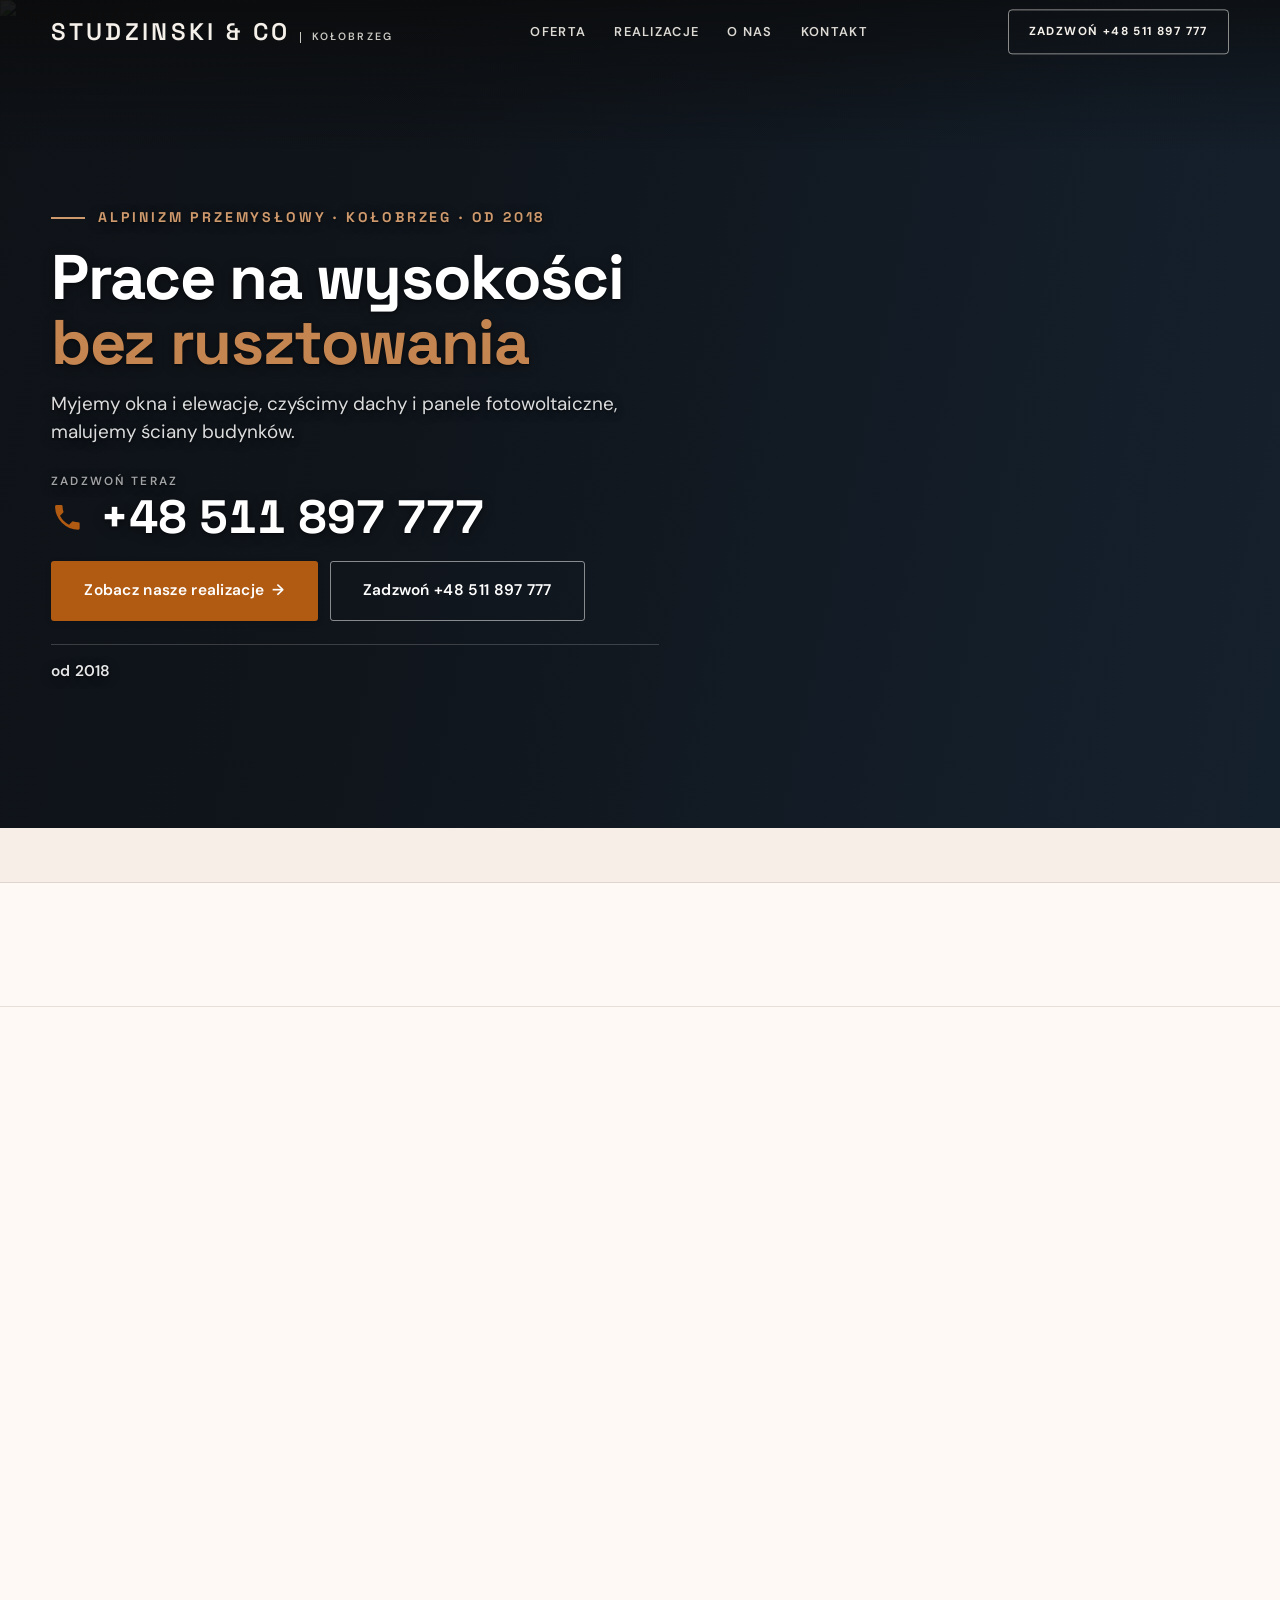
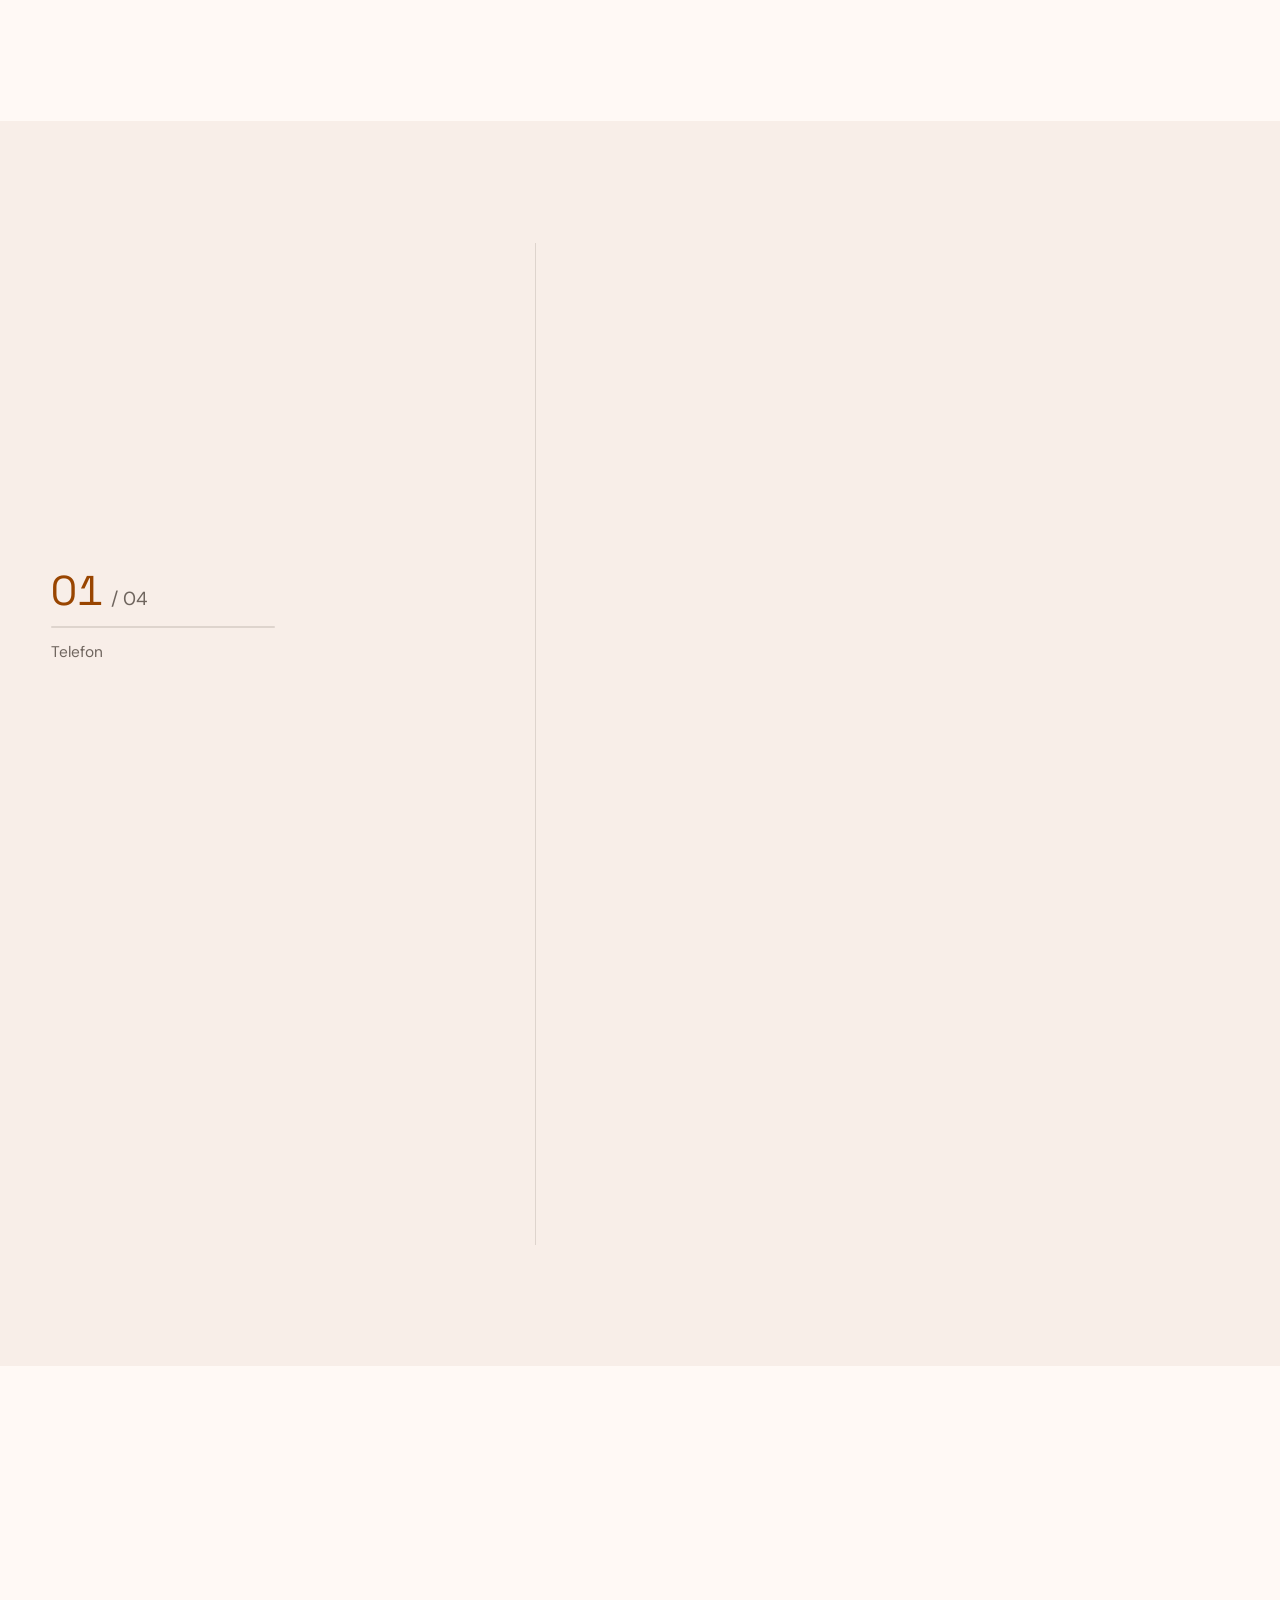
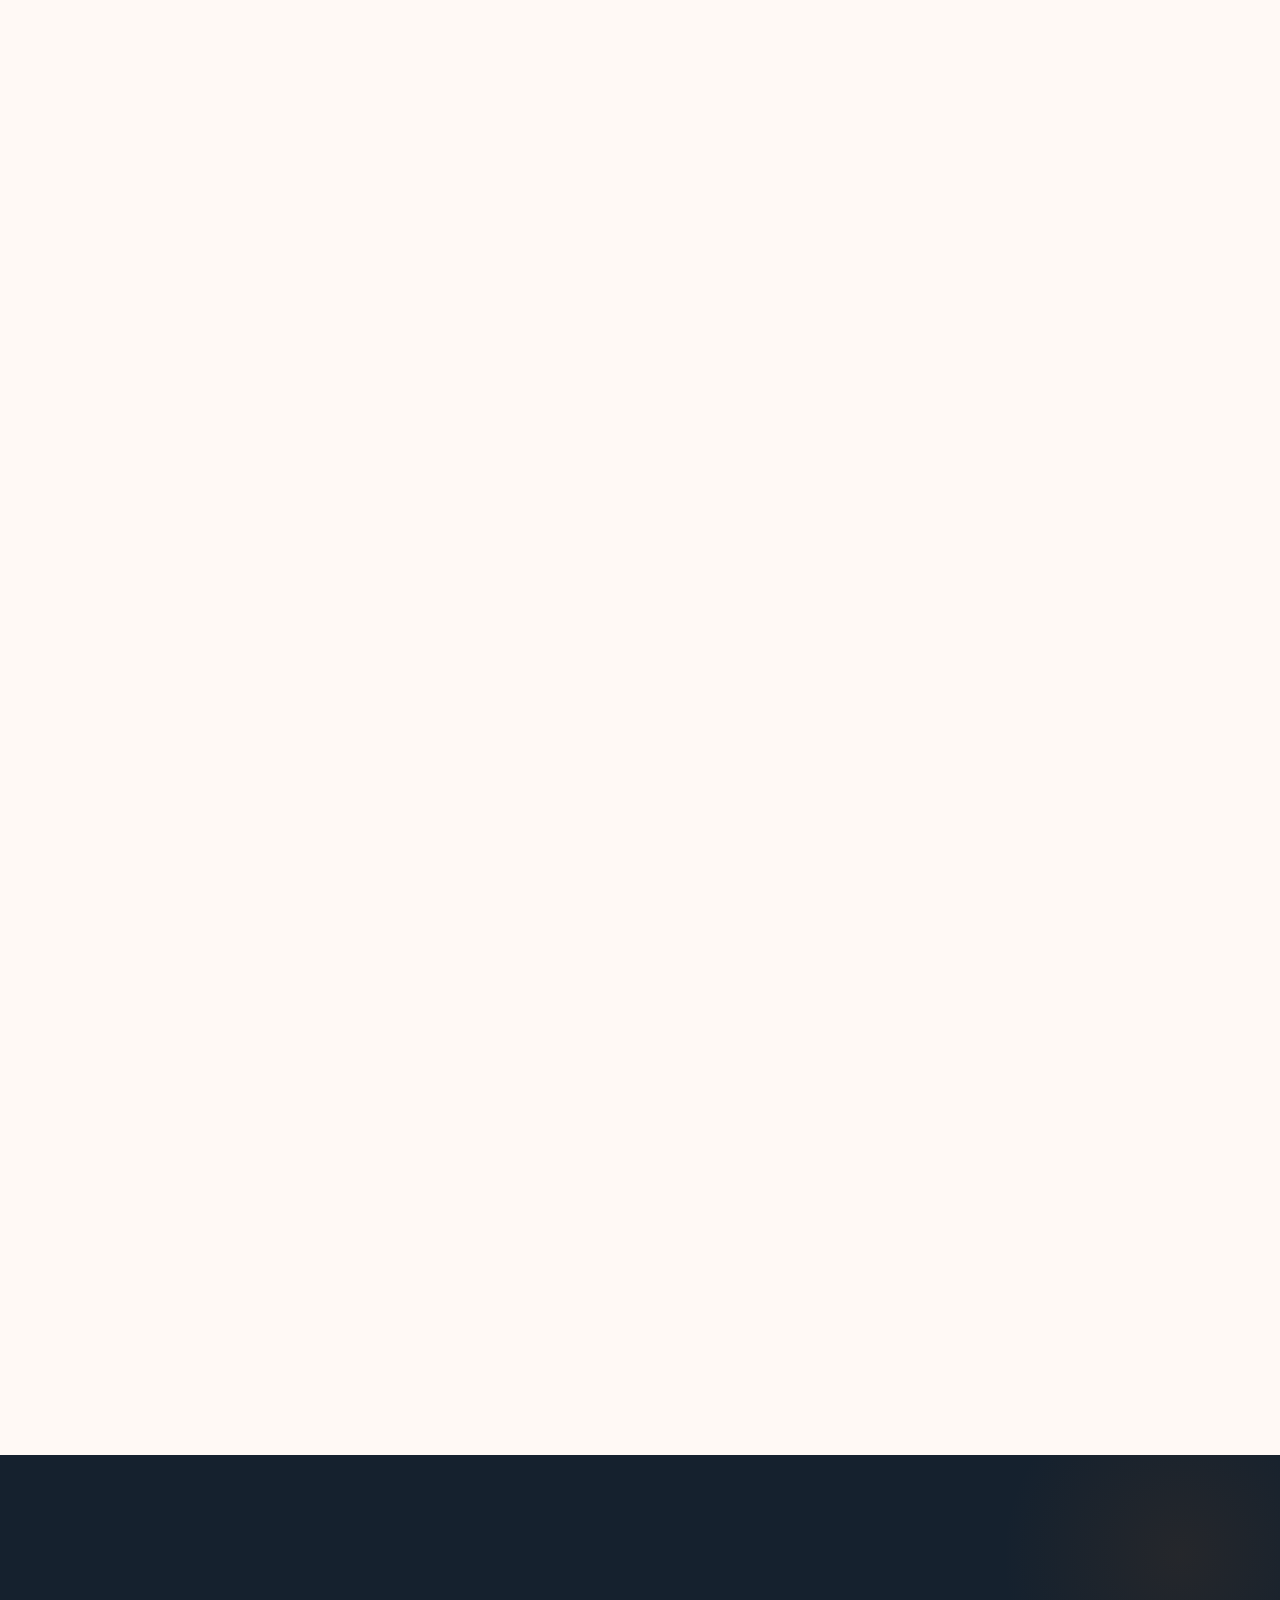
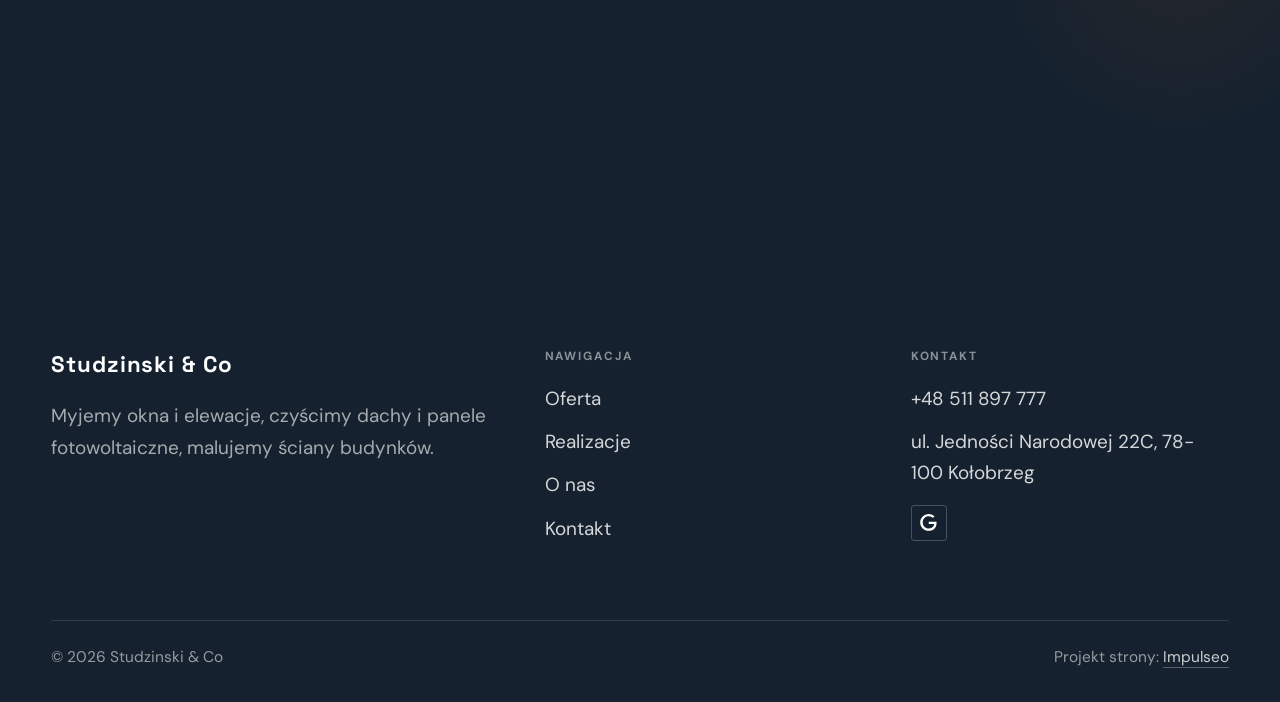
==== index.html @ 1bb59b5a "Strona demo: studzinski-co-sp-z-o-o" ====
<!DOCTYPE html>
<html lang="pl">
<head>
<meta charset="UTF-8">
<meta name="viewport" content="width=device-width, initial-scale=1.0">
<title>Studzinski &amp; Co - Prace wysokościowe i mycie elewacji · Kołobrzeg</title>
<meta name="description" content="Studzinski &amp; Co - alpinizm przemysłowy w Kołobrzegu: mycie okien i elewacji na wysokości, czyszczenie dachów, mycie paneli fotowoltaicznych, malowanie elewacji, montaż i serwis reklam. Województwo zachodniopomorskie.">
<link rel="canonical" href="https://kris20032.github.io/studzinski-co-sp-z-o-o/">
<meta name="robots" content="noindex, nofollow">
<meta property="og:type" content="website">
<meta property="og:locale" content="pl_PL">
<meta property="og:site_name" content="Studzinski &amp; Co">
<meta property="og:title" content="Studzinski &amp; Co - Prace wysokościowe i mycie elewacji · Kołobrzeg">
<meta property="og:description" content="Studzinski &amp; Co - alpinizm przemysłowy w Kołobrzegu: mycie okien i elewacji na wysokości, czyszczenie dachów, mycie paneli fotowoltaicznych, malowanie elewacji, montaż i serwis reklam. Województwo zachodniopomorskie.">
<meta property="og:url" content="https://kris20032.github.io/studzinski-co-sp-z-o-o/">
<meta property="og:image" content="https://kris20032.github.io/studzinski-co-sp-z-o-o/img/og.jpg">
<meta property="og:image:width" content="1200">
<meta property="og:image:height" content="630">
<meta name="twitter:card" content="summary_large_image">
<script type="application/ld+json">{"@context": "https://schema.org", "@type": "LocalBusiness", "name": "Studzinski & Co", "url": "https://kris20032.github.io/studzinski-co-sp-z-o-o/", "telephone": "+48511897777", "image": "https://kris20032.github.io/studzinski-co-sp-z-o-o/img/og.jpg", "areaServed": "Kołobrzeg", "sameAs": ["https://www.google.com/maps/place/Studzinski+%26+Co+Sp.+z+o.o./@54.1585857,15.5441295,17z/data=!4m6!3m5!1s0x470015842c6f5eef:0xadeb78a1c9bf9f6!8m2!3d54.1585857!4d15.5441295"]}</script>
<link rel="preconnect" href="https://fonts.googleapis.com">
<link rel="preconnect" href="https://fonts.gstatic.com" crossorigin>
<link href="https://fonts.googleapis.com/css2?family=Space+Grotesk:wght@500;600;700&family=DM+Sans:opsz,wght@9..40,400;9..40,500;9..40,600&display=swap" rel="stylesheet">
<link rel="stylesheet" href="assets/styles.css?v=e59473ec">
</head>
<body>

<header class="nav">
  <div class="wrap nav-inner">
    <a class="brand" href="index.html"><span class="name">Studzinski & Co</span><span class="sub">Kołobrzeg</span></a>
    <nav class="nav-links">
      <a href="oferta.html">Oferta</a>
      <a href="realizacje.html">Realizacje</a>
      <a href="o-nas.html">O nas</a>
      <a href="kontakt.html">Kontakt</a>
      <a href="tel:+48511897777" class="btn btn-accent">Zadzwoń +48 511 897 777</a>
    </nav>
    <button class="nav-toggle" aria-label="Menu"><span></span><span></span><span></span></button>
  </div>
</header>

<main>
<section class="hero-fach">
  <img class="hf-photo" src="img/hero.jpg" fetchpriority="high" alt="Studzinski &amp; Co" width="1600" height="1066">
  <div class="hf-panel">
    <div class="hf-inner">
      <span class="hf-kicker">Alpinizm przemysłowy · Kołobrzeg · od 2018</span>
      <h1 class="hf-title">Prace na wysokości <em>bez rusztowania</em></h1>
      <p class="hf-lead">Myjemy okna i elewacje, czyścimy dachy i panele fotowoltaiczne, malujemy ściany budynków.</p>
      <a class="hf-phone" href="tel:+48511897777"><span class="hf-phone-lab">Zadzwoń teraz</span><span class="hf-phone-num"><svg class="ico-tel" width="16" height="16" viewBox="0 0 24 24" fill="none" aria-hidden="true"><path d="M6.6 10.8a15.5 15.5 0 0 0 6.6 6.6l2.2-2.2a1 1 0 0 1 1-.24 11.4 11.4 0 0 0 3.6.58 1 1 0 0 1 1 1V20a1 1 0 0 1-1 1A17 17 0 0 1 3 4a1 1 0 0 1 1-1h3.5a1 1 0 0 1 1 1c0 1.25.2 2.46.58 3.6a1 1 0 0 1-.25 1l-2.23 2.2Z" fill="currentColor"/></svg> +48 511 897 777</span></a>
      <div class="hf-actions">
        <a href="kontakt.html" class="btn btn-accent">Zobacz nasze realizacje <span class="arr">→</span></a>
        <a href="tel:+48511897777" class="btn btn-ghost hf-ghost">Zadzwoń +48 511 897 777</a>
      </div>
      <div class="hf-trust">od 2018</div>
    </div>
  </div>
</section>
<section class="fach-promise">
  <div class="wrap">
    <ul class="fp-row reveal"><li>Bezpłatna wycena</li><li>Dojazd: Kołobrzeg i okolice</li><li>Gwarancja na robociznę</li></ul>
  </div>
</section>
<section class="opinie-mini" aria-label="Opinie klientów">
  <div class="wrap">
    <div class="om-row">
      <div class="om-item reveal"><blockquote>„Sprawna i konkretna współpraca, doświadczona ekipa.”</blockquote><span class="om-autor">M. Ł., opinia z Oferteo</span></div>
      <div class="om-item reveal"><blockquote>„Solidne podejście i profesjonalizm.”</blockquote><span class="om-autor">M. R., opinia z Oferteo</span></div>
      <div class="om-item reveal"><blockquote>„Bardzo dobra współpraca, rzetelne wykonanie obowiązków.”</blockquote><span class="om-autor">M. Ł., opinia z Oferteo</span></div>
    </div>
  </div>
</section>
<section class="gateways-band">
  <div class="wrap">
    <div class="gateways">
      <a href="oferta.html" class="gateway reveal"><img src="img/g1.jpg" alt="Mycie okien na wysokości" loading="lazy" width="1250" height="690" decoding="async"><span class="g-ttl">Mycie okien na wysokości</span></a>
      <a href="oferta.html" class="gateway reveal"><img src="img/g2.jpg" alt="Mycie elewacji" loading="lazy" width="1600" height="900" decoding="async"><span class="g-ttl">Mycie elewacji</span></a>
      <a href="oferta.html" class="gateway reveal"><img src="img/g3.jpg" alt="Malowanie elewacji" loading="lazy" width="1524" height="796" decoding="async"><span class="g-ttl">Malowanie elewacji</span></a>
    </div>
  </div>
</section>
<section class="proces proces-os fachowcy">
  <div class="wrap proc-grid">
    <div class="proc-side">
      <div class="head reveal">
        <span class="eyebrow">Jak pracujemy</span>
        <h2>Wiesz, na czym stoisz - na każdym etapie</h2>
        <p>Od pierwszego telefonu do odbioru roboty - krok po kroku.</p>
      </div>
      <div class="proc-count" aria-hidden="true"><span class="pc-cur">01</span><span class="pc-all">/ 04</span></div>
      <div class="proc-bar" aria-hidden="true"><i></i></div>
      <p class="proc-now" aria-hidden="true">Telefon</p>
    </div>
    <ol class="proces-line">
      <li class="reveal"><span class="pno">01</span><h3>Telefon</h3><p>Mówisz, co jest do zrobienia, na jakim budynku i na jakiej wysokości.</p></li>
      <li class="reveal"><span class="pno">02</span><h3>Oględziny i wycena</h3><p>Oglądamy obiekt i podajemy cenę, zanim zaczniemy.</p></li>
      <li class="reveal"><span class="pno">03</span><h3>Robota</h3><p>Zabezpieczamy teren pod budynkiem, wieszamy liny i robimy swoje.</p></li>
      <li class="reveal"><span class="pno">04</span><h3>Odbiór</h3><p>Pokazujemy efekt. Zabieramy sprzęt i śmieci po sobie.</p></li>
    </ol>
  </div>
</section>
<section>
  <div class="wrap">
    <div class="head reveal">
      <span class="eyebrow">Realizacje</span>
      <h2>Nasze realizacje</h2>
      <p>Zdjęcia z naszych zleceń: praca na linach przy elewacjach, czyszczenie dachów hal i domów.</p>
    </div>
    <div class="gallery">
      <div class="tile t-two3 reveal"><img src="img/g4.jpg" alt="Studzinski &amp; Co" loading="lazy" width="1280" height="960" decoding="async"></div>
      <div class="tile t-third reveal"><img src="img/g5.jpg" alt="Studzinski &amp; Co" loading="lazy" width="702" height="968" decoding="async"></div>
      <div class="tile t-third reveal"><img src="img/g6.jpg" alt="Studzinski &amp; Co" loading="lazy" width="1248" height="686" decoding="async"></div>
      <div class="tile t-third reveal"><img src="img/about.jpg" alt="Studzinski &amp; Co" loading="lazy" width="1230" height="906" decoding="async"></div>
    </div>
    <div style="margin-top:var(--space-7)" class="reveal"><a href="realizacje.html" class="btn btn-accent">Pełna galeria <span class="arr">→</span></a></div>
  </div>
</section>
<section class="fach-uslugi">
  <div class="wrap">
    <div class="head reveal">
      <span class="eyebrow">Czym się zajmujemy</span>
      <h2>Zakres usług</h2>
      <p>Czym zajmuję się na co dzień - z opisem i widełkami cenowymi.</p>
    </div>
    <ul class="fu-list">
      <li class="fu-row reveal"><div class="fu-name">Mycie okien na wysokości</div><div class="fu-desc">Okna i przeszklenia w blokach, biurowcach i hotelach, do których nie da się dojść od środka.</div><a class="fu-cta" href="kontakt.html">Wycena <span class="arr">→</span></a></li>
      <li class="fu-row reveal"><div class="fu-name">Mycie elewacji</div><div class="fu-desc">Zielony nalot, glony i kurz z ulicy schodzą z tynku, blachy i szkła. Dobieramy ciśnienie i środek do materiału, żeby nie uszkodzić ściany.</div><a class="fu-cta" href="kontakt.html">Wycena <span class="arr">→</span></a></li>
      <li class="fu-row reveal"><div class="fu-name">Malowanie elewacji</div><div class="fu-desc">Po umyciu ściana jest gotowa pod farbę. Malujemy z lin całe ściany budynków i fragmenty, na które nie opłaca się stawiać rusztowania.</div><a class="fu-cta" href="kontakt.html">Wycena <span class="arr">→</span></a></li>
      <li class="fu-row reveal"><div class="fu-name">Mycie paneli fotowoltaicznych</div><div class="fu-desc">Brudne panele produkują mniej prądu. Myjemy instalacje na dachach domów i hal, także tam, gdzie nie ma bezpiecznego wejścia.</div><a class="fu-cta" href="kontakt.html">Wycena <span class="arr">→</span></a></li>
      <li class="fu-row reveal"><div class="fu-name">Czyszczenie dachów</div><div class="fu-desc">Mech, liście i brud z pokryć dachowych i rynien, na domach i halach przemysłowych.</div><a class="fu-cta" href="kontakt.html">Wycena <span class="arr">→</span></a></li>
      <li class="fu-row reveal"><div class="fu-name">Konstrukcje stalowe i reklamy</div><div class="fu-desc">Serwis konstrukcji stalowych, prace monterskie na wysokości oraz montaż, demontaż i serwis reklam na budynkach.</div><a class="fu-cta" href="kontakt.html">Wycena <span class="arr">→</span></a></li>
    </ul>
    <div style="margin-top:var(--space-7)" class="reveal"><a href="oferta.html" class="btn btn-ghost">Pełna oferta <span class="arr">→</span></a></div>
  </div>
</section>
<section class="stopklatka" aria-hidden="true">
  <div class="stk-bg" style="background-image:url(img/stk.jpg)"></div>
</section>
<section class="opinie">
  <div class="wrap">
    <div class="head center reveal">
      <span class="eyebrow">Opinie</span>
      <h2>Co mówią klienci</h2>
    </div>
    <p class="op-meta reveal"><a class="op-google" href="https://www.google.com/maps/place/Studzinski+%26+Co+Sp.+z+o.o./@54.1585857,15.5441295,17z/data=!4m6!3m5!1s0x470015842c6f5eef:0xadeb78a1c9bf9f6!8m2!3d54.1585857!4d15.5441295" target="_blank" rel="noopener"><svg class="op-g-ico" viewBox="0 0 24 24" width="17" height="17" aria-hidden="true"><path fill="#4285F4" d="M22.56 12.25c0-.78-.07-1.53-.2-2.25H12v4.26h5.92c-.26 1.37-1.04 2.53-2.21 3.31v2.77h3.57c2.08-1.92 3.28-4.74 3.28-8.09z"/><path fill="#34A853" d="M12 23c2.97 0 5.46-.98 7.28-2.66l-3.57-2.77c-.98.66-2.23 1.06-3.71 1.06-2.86 0-5.29-1.93-6.16-4.53H2.18v2.84C3.99 20.53 7.7 23 12 23z"/><path fill="#FBBC05" d="M5.84 14.09c-.22-.66-.35-1.36-.35-2.09s.13-1.43.35-2.09V7.07H2.18C1.43 8.55 1 10.22 1 12s.43 3.45 1.18 4.93l2.85-2.22.81-.62z"/><path fill="#EA4335" d="M12 5.38c1.62 0 3.06.56 4.21 1.64l3.15-3.15C17.45 2.09 14.97 1 12 1 7.7 1 3.99 3.47 2.18 7.07l3.66 2.84c.87-2.6 3.3-4.53 6.16-4.53z"/></svg><span>Zobacz opinie w Google</span><span class="arr">→</span></a></p>
    <div class="opinie-grid">
      <figure class="op-card reveal"><span class="op-star"><svg class="ico-star" width="14" height="14" viewBox="0 0 24 24" style="vertical-align:-2px" aria-hidden="true"><path d="M12 2.8l2.85 5.8 6.4.93-4.63 4.5 1.1 6.37L12 17.4l-5.72 3 1.1-6.37-4.63-4.5 6.4-.93L12 2.8Z" fill="currentColor"/></svg><svg class="ico-star" width="14" height="14" viewBox="0 0 24 24" style="vertical-align:-2px" aria-hidden="true"><path d="M12 2.8l2.85 5.8 6.4.93-4.63 4.5 1.1 6.37L12 17.4l-5.72 3 1.1-6.37-4.63-4.5 6.4-.93L12 2.8Z" fill="currentColor"/></svg><svg class="ico-star" width="14" height="14" viewBox="0 0 24 24" style="vertical-align:-2px" aria-hidden="true"><path d="M12 2.8l2.85 5.8 6.4.93-4.63 4.5 1.1 6.37L12 17.4l-5.72 3 1.1-6.37-4.63-4.5 6.4-.93L12 2.8Z" fill="currentColor"/></svg><svg class="ico-star" width="14" height="14" viewBox="0 0 24 24" style="vertical-align:-2px" aria-hidden="true"><path d="M12 2.8l2.85 5.8 6.4.93-4.63 4.5 1.1 6.37L12 17.4l-5.72 3 1.1-6.37-4.63-4.5 6.4-.93L12 2.8Z" fill="currentColor"/></svg><svg class="ico-star" width="14" height="14" viewBox="0 0 24 24" style="vertical-align:-2px" aria-hidden="true"><path d="M12 2.8l2.85 5.8 6.4.93-4.63 4.5 1.1 6.37L12 17.4l-5.72 3 1.1-6.37-4.63-4.5 6.4-.93L12 2.8Z" fill="currentColor"/></svg></span><blockquote>Sprawna i konkretna współpraca, doświadczona ekipa.</blockquote><span class="op-autor">M. Ł., opinia z Oferteo</span></figure>
      <figure class="op-card reveal"><span class="op-star"><svg class="ico-star" width="14" height="14" viewBox="0 0 24 24" style="vertical-align:-2px" aria-hidden="true"><path d="M12 2.8l2.85 5.8 6.4.93-4.63 4.5 1.1 6.37L12 17.4l-5.72 3 1.1-6.37-4.63-4.5 6.4-.93L12 2.8Z" fill="currentColor"/></svg><svg class="ico-star" width="14" height="14" viewBox="0 0 24 24" style="vertical-align:-2px" aria-hidden="true"><path d="M12 2.8l2.85 5.8 6.4.93-4.63 4.5 1.1 6.37L12 17.4l-5.72 3 1.1-6.37-4.63-4.5 6.4-.93L12 2.8Z" fill="currentColor"/></svg><svg class="ico-star" width="14" height="14" viewBox="0 0 24 24" style="vertical-align:-2px" aria-hidden="true"><path d="M12 2.8l2.85 5.8 6.4.93-4.63 4.5 1.1 6.37L12 17.4l-5.72 3 1.1-6.37-4.63-4.5 6.4-.93L12 2.8Z" fill="currentColor"/></svg><svg class="ico-star" width="14" height="14" viewBox="0 0 24 24" style="vertical-align:-2px" aria-hidden="true"><path d="M12 2.8l2.85 5.8 6.4.93-4.63 4.5 1.1 6.37L12 17.4l-5.72 3 1.1-6.37-4.63-4.5 6.4-.93L12 2.8Z" fill="currentColor"/></svg><svg class="ico-star" width="14" height="14" viewBox="0 0 24 24" style="vertical-align:-2px" aria-hidden="true"><path d="M12 2.8l2.85 5.8 6.4.93-4.63 4.5 1.1 6.37L12 17.4l-5.72 3 1.1-6.37-4.63-4.5 6.4-.93L12 2.8Z" fill="currentColor"/></svg></span><blockquote>Solidne podejście i profesjonalizm. Polecam współpracę z tą firmą!</blockquote><span class="op-autor">M. R., opinia z Oferteo</span></figure>
      <figure class="op-card reveal"><span class="op-star"><svg class="ico-star" width="14" height="14" viewBox="0 0 24 24" style="vertical-align:-2px" aria-hidden="true"><path d="M12 2.8l2.85 5.8 6.4.93-4.63 4.5 1.1 6.37L12 17.4l-5.72 3 1.1-6.37-4.63-4.5 6.4-.93L12 2.8Z" fill="currentColor"/></svg><svg class="ico-star" width="14" height="14" viewBox="0 0 24 24" style="vertical-align:-2px" aria-hidden="true"><path d="M12 2.8l2.85 5.8 6.4.93-4.63 4.5 1.1 6.37L12 17.4l-5.72 3 1.1-6.37-4.63-4.5 6.4-.93L12 2.8Z" fill="currentColor"/></svg><svg class="ico-star" width="14" height="14" viewBox="0 0 24 24" style="vertical-align:-2px" aria-hidden="true"><path d="M12 2.8l2.85 5.8 6.4.93-4.63 4.5 1.1 6.37L12 17.4l-5.72 3 1.1-6.37-4.63-4.5 6.4-.93L12 2.8Z" fill="currentColor"/></svg><svg class="ico-star" width="14" height="14" viewBox="0 0 24 24" style="vertical-align:-2px" aria-hidden="true"><path d="M12 2.8l2.85 5.8 6.4.93-4.63 4.5 1.1 6.37L12 17.4l-5.72 3 1.1-6.37-4.63-4.5 6.4-.93L12 2.8Z" fill="currentColor"/></svg><svg class="ico-star" width="14" height="14" viewBox="0 0 24 24" style="vertical-align:-2px" aria-hidden="true"><path d="M12 2.8l2.85 5.8 6.4.93-4.63 4.5 1.1 6.37L12 17.4l-5.72 3 1.1-6.37-4.63-4.5 6.4-.93L12 2.8Z" fill="currentColor"/></svg></span><blockquote>Bardzo dobra współpraca, rzetelne wykonanie obowiązków.</blockquote><span class="op-autor">M. Ł., opinia z Oferteo</span></figure>
    </div>
  </div>
</section>
<section class="odznaki">
  <div class="wrap">
    <ul class="odz-row">
      <li class="odz reveal"><img src="img/odznaka-oferteo-2019.png" alt="Oferteo Najlepsi 2019" loading="lazy" decoding="async" width="500" height="500"></li>
    </ul>
  </div>
</section>
<section class="obszar">
  <div class="wrap">
    <div class="head center reveal">
      <span class="eyebrow">Obszar działania</span>
      <h2>Dojeżdżamy do Ciebie</h2>
    </div>
    <p class="obszar-txt reveal" style="text-align:center;max-width:60ch;margin:0 auto 1.4rem">Kołobrzeg i okolice to nasz teren podstawowy. Przyjmujemy zlecenia w całym województwie zachodniopomorskim i pomorskim. Przy większym obiekcie dojedziemy dalej, zadzwoń i ustalimy.</p>
    <ul class="obszar-list reveal"><li class="is-home">Kołobrzeg</li><li>+ okolice</li></ul>
    <div class="obszar-mapa reveal" style="margin-top:var(--space-7)">
      <iframe title="Obszar działania - Kołobrzeg i okolice" src="https://maps.google.com/maps?q=54.1585857%2C15.5441295&amp;z=11&amp;output=embed" loading="lazy" referrerpolicy="no-referrer-when-downgrade" style="width:100%;height:clamp(280px,38vh,420px);border:0;display:block;border-radius:var(--r-md)"></iframe>
    </div>
  </div>
</section>
<section class="cta">
  <div class="wrap">
    <div class="reveal">
      <span class="eyebrow">Współpraca</span>
      <h2>Potrzebujesz fachowca? Wycenimy za darmo.</h2>
      <p>Odezwij się - umówimy oględziny i usłyszysz konkretną kwotę. Za darmo.</p>
    </div>
    <div class="cta-actions reveal">
      <a href="kontakt.html" class="btn btn-light">Zobacz nasze realizacje <span class="arr">→</span></a>
      <a href="tel:+48511897777" class="btn btn-ghost btn-ghost-cta">+48 511 897 777</a>
    </div>
  </div>
</section>
</main>

<footer>
  <div class="wrap">
    <div class="foot-grid">
      <div class="foot-brand">
        <div class="name">Studzinski & Co</div>
        <p>Myjemy okna i elewacje, czyścimy dachy i panele fotowoltaiczne, malujemy ściany budynków.</p>
      </div>
      <div class="foot-col">
        <h4>Nawigacja</h4>
        <a href="oferta.html">Oferta</a>
        <a href="realizacje.html">Realizacje</a>
        <a href="o-nas.html">O nas</a>
        <a href="kontakt.html">Kontakt</a>
      </div>
      <div class="foot-col">
        <h4>Kontakt</h4>
        <a href="tel:+48511897777">+48 511 897 777</a>
        <p>ul. Jedności Narodowej 22C, 78-100 Kołobrzeg</p>
      <div class="foot-soc">
        <a class="soc" href="https://www.google.com/maps/place/Studzinski+%26+Co+Sp.+z+o.o./@54.1585857,15.5441295,17z/data=!4m6!3m5!1s0x470015842c6f5eef:0xadeb78a1c9bf9f6!8m2!3d54.1585857!4d15.5441295" target="_blank" rel="noopener" aria-label="Google - Studzinski &amp; Co"><svg viewBox="0 0 24 24" aria-hidden="true" focusable="false"><path d="M12.48 10.92v3.28h7.84c-.24 1.84-.853 3.187-1.787 4.133-1.147 1.147-2.933 2.4-6.053 2.4-4.827 0-8.6-3.893-8.6-8.72s3.773-8.72 8.6-8.72c2.6 0 4.507 1.027 5.907 2.347l2.307-2.307C18.747 1.44 16.133 0 12.48 0 5.867 0 .307 5.387.307 12s5.56 12 12.173 12c3.573 0 6.267-1.173 8.373-3.36 2.16-2.16 2.84-5.213 2.84-7.667 0-.76-.053-1.467-.173-2.053H12.48z" fill="currentColor"/></svg></a>
      </div>
      </div>
    </div>
    <div class="foot-bot">
      <span>© 2026 Studzinski & Co</span>
      <span>Projekt strony: <a class="foot-credit" href="https://impulseo.pl" target="_blank" rel="noopener">Impulseo</a></span>
    </div>
  </div>
</footer>
<div class="sticky-call"><a class="sc-call" href="tel:+48511897777"><svg class="ico-tel" width="16" height="16" viewBox="0 0 24 24" fill="none" aria-hidden="true"><path d="M6.6 10.8a15.5 15.5 0 0 0 6.6 6.6l2.2-2.2a1 1 0 0 1 1-.24 11.4 11.4 0 0 0 3.6.58 1 1 0 0 1 1 1V20a1 1 0 0 1-1 1A17 17 0 0 1 3 4a1 1 0 0 1 1-1h3.5a1 1 0 0 1 1 1c0 1.25.2 2.46.58 3.6a1 1 0 0 1-.25 1l-2.23 2.2Z" fill="currentColor"/></svg> Zadzwoń</a><a class="sc-quote" href="kontakt.html">Zobacz nasze realizacje</a></div>
<div class="demo-wazne" data-do="2026-11-23" data-cykl="3" hidden><svg class="dw-ico" width="13" height="13" viewBox="0 0 24 24" fill="none" aria-hidden="true"><circle cx="12" cy="12" r="8.6" stroke="currentColor" stroke-width="1.8"/><path d="M12 7.2V12l3.3 2" stroke="currentColor" stroke-width="1.8" stroke-linecap="round"/></svg><span class="dw-txt"></span></div>

<script src="assets/main.js"></script>
</body>
</html>
---- assets/styles.css ----
/* ============================================================
   STOLBASZ — premium, architektoniczny B2B fit-out
   Jasna paleta, zero brązu. System wg premium-web-craft.
   Projekt strony: Impulseo (impulseo.pl)
   ============================================================ */

:root{
  /* PALETA — jasna, architektoniczna, chłodna */
  --paper:#F4F6F8;          /* główne tło */
  --paper-2:#E7EBEF;        /* sekcje alternatywne (chłodny jasny szary) */
  --paper-3:#E7EBEF;        /* delikatne wypełnienia */
  --ink:#15212E;            /* tekst główny — chłodny grafit */
  --ink-soft:#243443;       /* nagłówki drugorzędne */
  --muted:#6B7785;          /* tekst poboczny */
  --line:rgba(21,33,46,.12);/* hairline */
  --accent:#E8A317;         /* stonowany petrol-slate — jedyny akcent */
  --accent-d:#C9870C;
  --accent-soft:rgba(232,163,23,.10);
  --dark:#15212E;           /* sekcje ciemne (stopka/CTA) */

  /* HOVER ZDJĘĆ — JEDEN standard dla całego silnika (decyzja K. 04.08.2026, artefakt z wariantami).
     AKTUALNE (K.+Szymon 09.08.2026, wybór z artefaktu 6 wariantów): zoom 1.05 przy 1.4s -
     przy tak długim czasie mocniejszy kadr NIE skacze, tylko „oddycha". Poprzedni standard
     (1.02 / .55s z 04.08) odbierany jako dynamiczny i szybki.
     Spoczynek lekko przygaszony, ale TYLKO tam, gdzie jest mysz (@media hover:hover) —
     na telefonie zdjęcia zostają w pełnej jasności. */
  --img-zoom:1.05;                   /* K.+Szymon 09.08: wariant F z artefaktu porównawczego */
  --img-rest:brightness(.95) saturate(.99);
  --img-hot:brightness(1.06) saturate(1.05);
  --img-dur:1.4s;                    /* K.+Szymon 09.08 (wariant F): powoli = elegancko */
  --img-ease:cubic-bezier(.16,.84,.44,1);  /* miękki ogon, efekt „oddychania" */

  /* ODSTĘPY — skala 4/8 */
  --space-1:4px; --space-2:8px; --space-3:12px; --space-4:16px; --space-5:24px;
  --space-6:32px; --space-7:48px; --space-8:64px; --space-9:96px; --space-10:128px;

  /* TYPOGRAFIA — fluid clamp() (skala podbita 16.07.2026: większe, czytelniejsze litery — uwaga Adama) */
  --text-sm:clamp(.9rem,.87rem + .12vw,1rem);
  --text-base:clamp(1.08rem,1.04rem + .18vw,1.2rem);
  --text-lg:clamp(1.24rem,1.15rem + .34vw,1.44rem);
  --text-h3:clamp(1.34rem,1.22rem + .55vw,1.66rem);
  --text-h2:clamp(2.1rem,1.66rem + 2.1vw,3.1rem);
  --text-h1:clamp(2.9rem,2.1rem + 4vw,5.1rem);

  /* PROMIENIE — architektoniczne, raczej ostre */
  --r-sm:3px; --r-md:6px; --r-lg:10px;

  /* RUCH */
  --ease:cubic-bezier(.25,.46,.45,.94); --dur:.24s;

  /* CIENIE — miękkie, warstwowe */
  --sh-sm:0 1px 2px rgba(16,24,32,.04), 0 2px 8px rgba(16,24,32,.05);
  --sh-md:0 2px 6px rgba(16,24,32,.05), 0 12px 28px -8px rgba(16,24,32,.12);
  --sh-lg:0 6px 14px rgba(16,24,32,.07), 0 26px 56px -18px rgba(16,24,32,.22);

  --hairline:1px solid var(--line);

  --font-display:'Space Grotesk','Inter',sans-serif;
  --font-body:'DM Sans','Inter',sans-serif;
}

*{box-sizing:border-box;margin:0;padding:0}
html{scroll-behavior:smooth}
body{
  font-family:var(--font-body);
  font-size:var(--text-base);
  line-height:1.65;
  color:var(--ink);
  background:var(--paper);
  -webkit-font-smoothing:antialiased;
  text-rendering:optimizeLegibility;
}
img{max-width:100%;height:auto;display:block}  /* height:auto = width/height z atrybutów trzyma proporcje (TOP#12) */
a{color:inherit;text-decoration:none}

.wrap{width:min(92%,1180px);margin-inline:auto}
section{padding-block:clamp(52px,6.5vw,96px)}

h1,h2,h3{font-family:var(--font-display);font-weight:700;line-height:1.08;letter-spacing:-.02em;color:var(--ink)}
h1{font-size:var(--text-h1);letter-spacing:-.035em}
h2{font-size:var(--text-h2);letter-spacing:-.025em}
h3{font-size:var(--text-h3)}
/* MIARA — długość wiersza. WCAG 2.2 SC 1.4.8: max 80 znaków; Butterick: 45–90.
   68ch daje realnie 72–78 znaków polskiego tekstu, czyli z zapasem pod granicą.
   Wcześniej limit miał TYLKO <p> — <li>, <blockquote> i <dd> nie miały żadnego,
   i to jedyny powód, dla którego 23 bloki na dwóch oddanych stronach jadą po
   83–106 znaków w wierszu (pomiar 07.08.2026, bramka `miara`).
   ⚠️ Listy i definicje ograniczamy TYLKO bez klasy: `ul`/`ol` z klasą to u nas
   układ (siatki kafli, menu), a nie tekst ciągły — tam miarę wyznacza układ. */
/* 60ch, nie 68ch (K. 10.08): po zmianie fontów na węższe kroje (DM Sans i spółka)
   w 68ch mieściło się ~90 znaków - bramka pikselowa słusznie zgłaszała przekroczenie
   granicy 80. Pomiar na żywej przeglądarce: 60ch = 90 znaków, 53ch = ~78 znaków, czyli normę WCAG 1.4.8. */
:root{ --miara:53ch }
p{max-width:min(100%,var(--miara))}
blockquote,
ul:not([class])>li, ol:not([class])>li,
dl:not([class])>dd{max-width:min(100%,var(--miara))}

/* ⚠️ Świadomie BEZ wyjątku `.tile p,.card p,.svc p{max-width:none}`, choć nasuwa się sam:
   te akapity BYŁY już ograniczone (stare `p{max-width:65ch}`), więc „wyjątek" nie odblokowałby
   niczego nowego — tylko ROZLUŹNIŁ stan sprzed zmiany na wszystkich demach naraz.
   `figcaption` żadna z reguł wyżej nie dotyczy, więc też nie potrzebuje zwolnienia. */

/* ŁAMANIE. `balance` wyrównuje długości wierszy w nagłówku, `pretty` pilnuje ostatniego
   wiersza akapitu, żeby nie został w nim jeden wyraz. Obsługiwane od Chrome 117 /
   Safari 17.5; starsze przeglądarki po prostu ignorują tę własność.
   `text-wrap:pretty` nie występowało dotąd ANI RAZ w silniku ani w repo klientów. */
h1,h2,h3,.lead,.lede{text-wrap:balance}
p,li,blockquote,dd{text-wrap:pretty}

.eyebrow{
  font-family:var(--font-body);
  font-size:var(--text-sm);
  font-weight:600;
  letter-spacing:.18em;
  text-transform:uppercase;
  color:var(--accent);
  display:inline-flex;align-items:center;gap:var(--space-3);
}
/* flex:none + margin-top = kreska trzyma się PIERWSZEJ linii. Wcześniej align-items:center
   centrowało ją względem całego bloku i przy zawinięciu (długi kicker typu
   „…WNĘTRZ · LESZNO · OD 2019") druga linia lądowała z brzydkim wcięciem. */
.eyebrow{align-items:flex-start}
.eyebrow>*,.eyebrow{text-wrap:balance}   /* dlugi kicker lamal sie na sierote typu samo „2019" w drugiej linii */
.eyebrow::before{content:"";width:28px;height:1px;background:var(--accent);display:inline-block;flex:none;margin-top:.62em}

.muted{color:var(--muted)}
.lead{font-size:var(--text-lg);line-height:1.55;color:var(--ink-soft);max-width:50ch}

/* ---------- BUTTONS ---------- */
.btn{
  display:inline-flex;align-items:center;gap:var(--space-2);
  font-weight:600;font-size:var(--text-sm);letter-spacing:.02em;
  padding:var(--space-4) var(--space-6);
  border-radius:var(--r-sm);
  transition:transform var(--dur) var(--ease),box-shadow var(--dur) var(--ease),background var(--dur) var(--ease);
  cursor:pointer;border:1px solid transparent;
}
.btn-accent{background:var(--accent);color:#fff;box-shadow:var(--sh-sm)}
.btn-accent:hover{background:var(--accent-d);transform:translateY(-2px);box-shadow:var(--sh-md)}
.btn-accent:active{transform:translateY(0);box-shadow:var(--sh-sm)}
.btn-ghost{background:transparent;color:var(--ink);border-color:var(--line)}
.btn-ghost:hover{border-color:var(--accent);color:var(--accent);transform:translateY(-2px)}
.btn-light{background:#fff;color:var(--ink);box-shadow:var(--sh-sm)}
.btn-light:hover{transform:translateY(-2px);box-shadow:var(--sh-md)}
.btn .arr{transition:transform var(--dur) var(--ease)}
.btn:hover .arr{transform:translateX(4px)}

/* ---------- NAV ---------- */
.nav{
  position:sticky;top:0;z-index:50;
  background:color-mix(in srgb,var(--paper) 88%,transparent);
  backdrop-filter:saturate(140%) blur(10px);
  border-bottom:var(--hairline);
}
.nav-inner{display:flex;align-items:center;justify-content:space-between;gap:var(--space-5);height:72px}
/* ANTY-NACHODZENIE (K. 05.08.2026): długa nazwa firmy + przycisk z pełnym numerem nie mieściły się w pasku
   i flex ściskał linki PONIŻEJ ich treści - "Kontakt" wchodził na ramkę "Zadzwoń +48 ...". Teraz ustępuje
   nazwa marki (skrót wielokropkiem), a menu i przycisk nigdy się nie kurczą ani nie zachodzą na siebie. */
.brand{display:flex;flex-direction:column;line-height:1;min-width:0;flex:0 1 auto}
.brand .name{font-family:var(--font-display);font-weight:800;font-size:1.35rem;letter-spacing:.04em;white-space:nowrap;overflow:hidden;text-overflow:ellipsis}
.brand .sub{font-size:.62rem;letter-spacing:.34em;text-transform:uppercase;color:var(--muted);margin-top:5px;white-space:nowrap;overflow:hidden;text-overflow:ellipsis}
.nav-links{display:flex;align-items:center;gap:var(--space-6);flex:0 0 auto}
.nav-links a{font-size:var(--text-sm);font-weight:500;color:var(--ink-soft);position:relative;padding-block:4px;white-space:nowrap;transition:color var(--dur) var(--ease)}
.nav-links a::after{content:"";position:absolute;left:0;bottom:0;width:0;height:1.5px;background:var(--accent);transition:width var(--dur) var(--ease)}
.nav-links a:hover,.nav-links a.active{color:var(--ink)}
.nav-links a:hover::after,.nav-links a.active::after{width:100%}
.nav-links .btn{padding:var(--space-2) var(--space-5)}
/* przyciski w nav: właściwy kolor (przebij .nav-links a) + bez podkreślenia */
.nav-links a.btn-accent{color:#fff}
.nav-links a.btn-ghost,.nav-links a.btn-light{color:var(--ink)}
/* CTA w pasku: NIE podkreślenie spod linków menu, ale ten sam przelatujący błysk,
   co na wszystkich innych przyciskach (zgłoszenie K. 13.08.2026 - „na hero jest efekt
   światła przechodzącego przez przycisk, na navbarze go nie ma, a mają być identyczne").
   Reguła `.nav-links a::after` jest silniejsza od `.btn::after`, więc trzeba jej
   geometrię wyzerować i wpisać połysk z nazwy - samo `display:none` gasiło efekt. */
.nav-links a.btn::after{
  display:block;content:"";position:absolute;inset:0;z-index:-1;pointer-events:none;
  width:auto;height:auto;border-radius:inherit;   /* kasuje geometrię podkreślenia (width:0;height:1.5px) */
  background:linear-gradient(100deg,transparent 32%,rgba(255,255,255,.20) 50%,transparent 68%);
  translate:-120% 0}
@media (prefers-reduced-motion:no-preference){
  .nav-links a.btn:hover::after{translate:120% 0;transition:translate .75s var(--mt-ease,cubic-bezier(.16,.84,.44,1))}
}
.nav-toggle{display:none;background:none;border:none;cursor:pointer;flex-direction:column;gap:5px;padding:8px}
.nav-toggle span{width:24px;height:2px;background:var(--ink);transition:var(--dur)}
/* Ciasny zakres MIĘDZY menu mobilnym a pełnym pulpitem: zbijamy odstępy i nazwę marki,
   żeby wszystko zmieściło się naturalnie, zanim w ogóle dojdzie do skracania wielokropkiem. */
@media(max-width:1280px) and (min-width:921px){
  .nav-links{gap:var(--space-4)}
  .nav-links .btn{padding:var(--space-2) var(--space-4)}
  .brand .name{font-size:1.15rem}
}

/* ---------- HERO (split) ---------- */
.hero{position:relative;overflow:hidden;border-bottom:var(--hairline)}
.hero-grid{display:grid;grid-template-columns:1.05fr .95fr;gap:clamp(24px,4vw,60px);align-items:center;
  padding-block:clamp(36px,4.5vw,64px)}
.hero-copy .eyebrow{margin-bottom:var(--space-5)}
.hero-copy h1{margin-bottom:var(--space-5)}
.hero-copy .lead{margin-bottom:var(--space-7)}
.hero-actions{display:flex;flex-wrap:wrap;gap:var(--space-4)}
.hero-art{position:relative;aspect-ratio:4/3;border-radius:var(--r-lg);overflow:hidden;box-shadow:var(--sh-lg)}
.hero-art img{width:100%;height:100%;object-fit:cover}
.hero-art::after{content:"";position:absolute;inset:0;background:linear-gradient(180deg,transparent 55%,rgba(18,24,28,.28))}
.hero-badge{position:absolute;left:var(--space-5);bottom:var(--space-5);z-index:2;
  background:rgba(252,252,251,.94);backdrop-filter:blur(4px);
  border-radius:var(--r-md);padding:var(--space-4) var(--space-5);box-shadow:var(--sh-md);max-width:78%}
.hero-badge strong{display:block;font-family:var(--font-display);font-size:1rem;letter-spacing:-.01em}
.hero-badge span{font-size:var(--text-sm);color:var(--muted)}

/* ---------- HERO duży / kinowy (strona główna) ---------- */
.hero-cine{position:relative;min-height:clamp(560px,82vh,840px);min-height:clamp(560px,82svh,840px);display:flex;align-items:center;overflow:hidden;border-bottom:var(--hairline)}
.hero-cine>img{position:absolute;inset:0;width:100%;height:100%;object-fit:cover;z-index:0}
.hero-cine::after{content:"";position:absolute;inset:0;z-index:1;
  background:linear-gradient(95deg,rgba(13,18,23,.86) 0%,rgba(13,18,23,.64) 32%,rgba(13,18,23,.24) 62%,rgba(13,18,23,.04) 100%)}
.hero-cine .wrap{position:relative;z-index:2;padding-block:var(--space-8)}
.hero-cine .hero-copy{max-width:660px}
.hero-cine .eyebrow{color:#fff;margin-bottom:var(--space-5)}
.hero-cine .eyebrow::before{background:#fff}
.hero-cine h1{color:#fff;margin-bottom:var(--space-5);font-size:clamp(2.9rem,2rem + 4.4vw,5.2rem);text-wrap:balance}
.hero-cine .lead{color:rgba(255,255,255,.92);max-width:48ch;margin-bottom:var(--space-7)}
.hero-cine .hero-actions{display:flex;flex-wrap:wrap;gap:var(--space-4)}
/* NISKIE OKNO (laptop z dokiem i paskami przeglądarki ma ~700-780 px wysokości widoku):
   H1 do 5.2rem + długi lead nie mieściły się i przyciski wypadały POD krawędź ekranu -
   klient widział stronę bez ani jednego CTA. Skalujemy w dół, zamiast przycinać treść. */
@media(min-width:821px) and (max-height:820px){
  .hero-cine{min-height:clamp(520px,94svh,780px)}
  .hero-cine .wrap{padding-block:var(--space-6)}
  .hero-cine h1{font-size:clamp(2.2rem,1.5rem + 2.6vw,3.6rem);margin-bottom:var(--space-4)}
  .hero-cine .eyebrow{margin-bottom:var(--space-4)}
  .hero-cine .lead{margin-bottom:var(--space-5);max-width:44ch}
}
@media(max-width:680px){
  .hero-cine{min-height:clamp(520px,76vh,640px);min-height:clamp(520px,76svh,640px);align-items:flex-end}
  .hero-cine::after{background:linear-gradient(0deg,rgba(13,18,23,.9) 6%,rgba(13,18,23,.45) 55%,rgba(13,18,23,.25) 100%)}
  .hero-cine .wrap{padding-bottom:var(--space-9)}
  /* TELEFON (~90% oglądających): lead potrafił zająć 8 linii i zepchnąć CTA poza pierwszy ekran.
     Zwężamy interlinię i skalę - treści nie ucinamy, bo to ona sprzedaje. */
  .hero-cine .lead{font-size:.98rem;line-height:1.5;margin-bottom:var(--space-5)}
  .hero-cine .eyebrow{font-size:.72rem;letter-spacing:.13em;margin-bottom:var(--space-4)}
  .hero-cine .eyebrow::before{width:20px}
  .hero-cine h1{margin-bottom:var(--space-4)}
}

/* full-bleed hero variant (podstrony) */
.pagehead{position:relative;min-height:46vh;min-height:46svh;display:flex;align-items:flex-end;overflow:hidden;border-bottom:var(--hairline)}
.pagehead img{position:absolute;inset:0;width:100%;height:100%;object-fit:cover}
/* 10.08.2026 (decyzja K.): mocniejsze przyciemnienie + cień pod tekstem. Bramka mierzyła na
   nagłówkach podstron 3,38-3,43:1 przy wymaganych 4,5 — jasne zdjęcie (hala, śnieg, niebo)
   podchodziło pod biały tekst. Zdjęcia klientów są różne, więc kontrast musi dawać WARSTWA,
   a nie szczęśliwy dobór kadru. */
.pagehead::after{content:"";position:absolute;inset:0;background:linear-gradient(180deg,rgba(18,24,28,.40),rgba(18,24,28,.76))}
.pagehead .wrap{position:relative;z-index:2;padding-block:var(--space-9);color:#fff}
.pagehead h1{color:#fff;max-width:18ch;text-shadow:0 2px 16px rgba(0,0,0,.55)}
.pagehead .eyebrow{color:#fff}
.pagehead .eyebrow::before{background:#fff}
.pagehead p{color:rgba(255,255,255,.92);margin-top:var(--space-4);max-width:54ch;text-shadow:0 1px 12px rgba(0,0,0,.5)}

/* ---------- STRIP (pasek skrótów / liczby) ---------- */
.strip{background:var(--dark);color:#fff}
/* PASEK HASEŁ — standard 04.08.2026 (decyzja K.): 5 haseł w JEDNYM rzędzie, tekst WYŚRODKOWANY,
   węższe marginesy boczne niż reszta strony (pasek ma iść szerzej), równe wysokości kolumn. */
.strip .wrap{width:min(96%,1440px);display:grid;grid-template-columns:repeat(5,1fr);
  gap:var(--space-5);padding-block:var(--space-7);align-items:stretch}
.strip .item .k{font-family:var(--font-display);font-size:clamp(1.05rem,.82rem + .85vw,1.55rem);
  font-weight:800;letter-spacing:-.02em;color:#fff;line-height:1.18;text-wrap:balance}
.strip .item .v{font-size:var(--text-sm);color:rgba(255,255,255,.66);margin-top:var(--space-2);line-height:1.4}
.strip .item{border-left:2px solid var(--accent);padding-inline:var(--space-4);
  text-align:center;display:flex;flex-direction:column;justify-content:center}
/* liczba kolumn = liczba haseł, żeby ostatnie nie zostawało samo w drugim rzędzie.
   Klasę n-N nadaje multipage.py; domyślnie (bez klasy) pasek jest 5-kolumnowy. */
.strip.n-2 .wrap{grid-template-columns:repeat(2,1fr)}
.strip.n-3 .wrap{grid-template-columns:repeat(3,1fr)}
.strip.n-4 .wrap{grid-template-columns:repeat(4,1fr);gap:var(--space-6)}
.strip.n-4 .item .k{font-size:clamp(1.3rem,1rem + 1.1vw,2rem)}
.strip.n-6 .wrap{grid-template-columns:repeat(6,1fr);gap:var(--space-4)}
.strip.n-6 .item .k{font-size:clamp(.98rem,.8rem + .7vw,1.35rem)}
/* równe łamanie: zamiast "długa linia + jedno słowo" obie linie zbliżonej długości */
.strip .item .k{text-wrap:balance}

/* ---------- SECTION HEAD ---------- */
.head{max-width:48rem;margin-bottom:var(--space-8)}
.head.center{margin-inline:auto;text-align:center}
.head .eyebrow{margin-bottom:var(--space-4)}
.head h2{margin-bottom:var(--space-4)}
.head p{color:var(--muted);font-size:var(--text-lg);line-height:1.55}
.head.center p{margin-inline:auto}

/* ---------- INTRO SPLIT ---------- */
.split{display:grid;grid-template-columns:.92fr 1.08fr;gap:clamp(28px,5vw,80px);align-items:center}
.split.rev{grid-template-columns:1.08fr .92fr}
.split.rev .split-art{order:-1}
.split-art{position:relative;aspect-ratio:5/4;border-radius:var(--r-lg);overflow:hidden;box-shadow:var(--sh-lg)}
.split-art img{width:100%;height:100%;object-fit:cover}
.split-copy h2{margin-bottom:var(--space-5)}
.split-copy p+p{margin-top:var(--space-4)}
.split-copy .btn{margin-top:var(--space-6)}

/* ---------- SERVICES (zakres) ---------- */
.svc-grid{display:grid;grid-template-columns:repeat(auto-fit,minmax(280px,1fr));gap:var(--space-5)}
.svc{background:#fff;border:var(--hairline);border-radius:var(--r-md);padding:var(--space-7) var(--space-6);
  transition:transform var(--dur) var(--ease),box-shadow var(--dur) var(--ease),border-color var(--dur) var(--ease);
  position:relative;overflow:hidden}
.svc::before{content:"";position:absolute;left:0;top:0;width:3px;height:0;background:var(--accent);transition:height var(--dur) var(--ease)}
.svc:hover{transform:translateY(-4px);box-shadow:var(--sh-md);border-color:transparent}
.svc:hover::before{height:100%}
.svc .ic{font-family:var(--font-display);font-size:.8rem;font-weight:700;letter-spacing:.12em;color:var(--accent);margin-bottom:var(--space-4)}
.svc h3{margin-bottom:var(--space-3);font-size:1.22rem}
.svc p{color:var(--muted);font-size:var(--text-base);line-height:1.6}

/* big detailed service rows */
.svc-row{display:grid;grid-template-columns:.8fr 1.2fr;gap:clamp(20px,4vw,60px);align-items:center;padding-block:var(--space-8)}
.svc-row+.svc-row{border-top:var(--hairline)}
.svc-row.rev{grid-template-columns:1.2fr .8fr}
/* Naprzemienny układ wierszy oferty: co drugi wiersz ma zdjęcie po PRAWEJ.
   Było `order:-1` — martwy kod, bo zdjęcie i tak jest pierwszym dzieckiem w HTML,
   więc wszystkie wiersze wyglądały identycznie (zdjęcie zawsze z lewej), a `rev`
   zmieniało tylko szerokość kolumn. Znalezione 29.07.2026 przy różnicowaniu kierunków
   animacji (pomiar pozycji: art.mid 390/502 przy row.mid 756 — zawsze lewa strona). */
.svc-row.rev .svc-row-art{order:2}
.svc-row-art{aspect-ratio:4/3;border-radius:var(--r-md);overflow:hidden;box-shadow:var(--sh-md)}
.svc-row-art img{width:100%;height:100%;object-fit:cover}
.svc-row h3{font-size:1.5rem;margin-bottom:var(--space-4)}
.svc-row .num{font-family:var(--font-display);font-size:.85rem;font-weight:700;letter-spacing:.14em;color:var(--accent);display:block;margin-bottom:var(--space-3)}
.svc-row ul{list-style:none;margin-top:var(--space-4);display:flex;flex-direction:column;gap:var(--space-2)}
.svc-row li{position:relative;padding-left:var(--space-5);color:var(--muted);font-size:var(--text-base)}
.svc-row li::before{content:"";position:absolute;left:0;top:.62em;width:8px;height:1px;background:var(--accent)}

/* ---------- GALLERY (realizacje) ---------- */
.gallery{display:grid;grid-template-columns:repeat(12,1fr);gap:var(--space-4);grid-auto-rows:200px}
/* GALERIA MASONRY — pionowe zdjęcia (portrety beauty/wellness) bez przycinania: kolumny, height auto */
.gallery-masonry{column-count:3;column-gap:var(--space-4)}
@media(max-width:900px){.gallery-masonry{column-count:2}}
@media(max-width:560px){.gallery-masonry{column-count:1}}
.gallery-masonry .m-tile{break-inside:avoid;margin:0 0 var(--space-4);padding:0;position:relative;overflow:hidden;border-radius:var(--r-md);border:1px solid var(--line)}
.gallery-masonry .m-tile img{width:100%;height:auto;display:block}
.gallery-masonry .m-tile .cap{position:absolute;left:0;right:0;bottom:0;padding:var(--space-4);color:#fff;background:linear-gradient(0deg,rgba(0,0,0,.55),transparent);font-size:var(--text-sm)}
.gallery-masonry .m-tile .cap small{display:block;font-weight:400;opacity:.78;letter-spacing:.04em;text-transform:uppercase;font-size:.66rem;margin-top:3px}
.tile{position:relative;overflow:hidden;border-radius:var(--r-md);box-shadow:var(--sh-sm);
  transition:transform var(--dur) var(--ease),box-shadow var(--dur) var(--ease)}
.tile img{width:100%;height:100%;object-fit:cover;
  transition:transform var(--img-dur) var(--img-ease),filter var(--img-dur) var(--img-ease)}
.tile:hover{box-shadow:var(--sh-md)}
.tile .cap{position:absolute;left:0;right:0;bottom:0;padding:var(--space-5) var(--space-4) var(--space-4);
  /* mocniejszy spad + cien pod tekstem: na JASNYCH zdjeciach klienta (biale fronty, sciany)
     slaby gradient dawal kontrast ~1.5:1 zamiast wymaganych 3.6:1 (bramka wygladu, 10.08.2026) */
  background:linear-gradient(transparent 10%,rgba(18,24,28,.55) 40%,rgba(18,24,28,.88) 68%,rgba(18,24,28,.99));color:#fff;
  text-shadow:0 1px 2px rgba(0,0,0,.85),0 2px 10px rgba(0,0,0,.55);
  font-size:var(--text-sm);font-weight:600;letter-spacing:.01em;
  opacity:0;transform:translateY(8px);transition:var(--dur) var(--ease)}
.tile:hover .cap{opacity:1;transform:translateY(0)}
.tile .cap small{display:block;font-weight:400;opacity:.78;letter-spacing:.04em;text-transform:uppercase;font-size:.66rem;margin-top:3px}
/* bento spans */
.t-wide{grid-column:span 6}
.t-tall{grid-column:span 6;grid-row:span 2}
.t-std{grid-column:span 6}
.t-third{grid-column:span 4}
.t-two3{grid-column:span 8}

/* ---------- TRUST / WIARYGODNOŚĆ ---------- */
.trust{background:var(--paper-2)}
.trust-grid{display:grid;grid-template-columns:repeat(auto-fit,minmax(240px,1fr));gap:var(--space-5);margin-top:var(--space-7)}
.trust-card{background:#fff;border-radius:var(--r-md);padding:var(--space-7) var(--space-6);box-shadow:var(--sh-sm);border-top:3px solid var(--accent)}
.trust-card .big{font-family:var(--font-display);font-size:clamp(1.8rem,1.3rem + 1.6vw,2.6rem);font-weight:800;letter-spacing:-.02em;color:var(--ink);line-height:1}
.trust-card h3{font-size:1.12rem;margin:var(--space-3) 0 var(--space-2)}
.trust-card p{color:var(--muted);font-size:var(--text-base);line-height:1.55}

/* ---------- CTA band ---------- */
.cta{background:var(--dark);color:#fff;position:relative;overflow:hidden}
/* telefon w CTA: na ciemnym tle biały (domyślnie), rodziny z JASNYM tłem CTA
   nadpisują to u siebie - wcześniej kolor siedział w stylu inline i wygrywał z rodziną. */
.cta .btn-ghost-cta{color:#fff;border-color:rgba(255,255,255,.3)}
.cta .wrap{display:grid;grid-template-columns:1.4fr .6fr;gap:var(--space-7);align-items:center;position:relative;z-index:2}
.cta h2{color:#fff;max-width:20ch}
.cta p{color:rgba(255,255,255,.74);margin-top:var(--space-4)}
.cta-actions{display:flex;flex-direction:column;gap:var(--space-3);align-items:flex-start}
.cta::before{content:"";position:absolute;right:-80px;top:-80px;width:360px;height:360px;border-radius:50%;
  background:radial-gradient(circle,var(--accent-soft),transparent 70%)}

/* ---------- CONTACT ---------- */
.contact-grid{display:grid;grid-template-columns:.85fr 1.15fr;gap:clamp(28px,4vw,56px);align-items:start}
.info-list{display:flex;flex-direction:column;gap:var(--space-2)}
.info-row{display:flex;gap:var(--space-4);align-items:flex-start;padding-block:var(--space-4);border-bottom:var(--hairline)}
.info-row .ic{flex:none;width:42px;height:42px;display:grid;place-items:center;border-radius:50%;
  background:var(--accent-soft);color:var(--accent);font-size:1.05rem}
.info-row .lbl{font-size:.72rem;letter-spacing:.14em;text-transform:uppercase;color:var(--muted)}
.info-row .val{font-weight:600;font-size:var(--text-base);margin-top:2px}
.info-row a.val:hover{color:var(--accent)}
.map{border:none;border-radius:var(--r-lg);box-shadow:var(--sh-md);width:100%;height:100%;min-height:380px;filter:grayscale(.2) contrast(1.02)}
.form{background:#fff;border:var(--hairline);border-radius:var(--r-lg);padding:clamp(24px,3vw,40px);box-shadow:var(--sh-sm)}
.form .fld{margin-bottom:var(--space-5)}
.form label{display:block;font-size:var(--text-sm);font-weight:600;margin-bottom:var(--space-2)}
.form input,.form textarea{width:100%;font-family:inherit;font-size:var(--text-base);color:var(--ink);
  padding:var(--space-4);border:var(--hairline);border-radius:var(--r-sm);background:var(--paper);transition:border-color var(--dur)}
.form input:focus,.form textarea:focus{outline:none;border-color:var(--accent);background:#fff}
.form textarea{resize:vertical;min-height:120px}
.form .note{font-size:var(--text-sm);color:var(--muted);margin-top:var(--space-3)}

/* ---------- FOOTER ---------- */
footer{background:var(--dark);color:#fff;padding-block:var(--space-9) var(--space-6)}
.foot-grid{display:grid;grid-template-columns:1.4fr 1fr 1fr;gap:var(--space-7);margin-bottom:var(--space-8)}
.foot-brand .name{font-family:var(--font-display);font-weight:800;font-size:1.4rem;letter-spacing:.04em}
.foot-brand p{color:rgba(255,255,255,.62);margin-top:var(--space-4);font-size:var(--text-base);max-width:38ch}
.foot-col h4{font-size:.74rem;letter-spacing:.16em;text-transform:uppercase;color:rgba(255,255,255,.5);margin-bottom:var(--space-4)}
.foot-col a,.foot-col p{display:block;color:rgba(255,255,255,.82);font-size:var(--text-base);margin-bottom:var(--space-3)}
.foot-col a:hover{color:#fff}
.foot-bot{border-top:1px solid rgba(255,255,255,.12);padding-top:var(--space-5);display:flex;justify-content:space-between;flex-wrap:wrap;gap:var(--space-3);
  font-size:var(--text-sm);color:rgba(255,255,255,.55)}
.foot-bot a:hover{color:#fff}
/* Podpis w stopce = klikalny link do impulseo.pl (31.07.2026). Ma być WIDOCZNIE klikalny,
   ale nie krzyczeć - stąd sam kolor jaśniejszy + delikatne podkreślenie na najeździe. */
.foot-bot a.foot-credit{color:rgba(255,255,255,.78);text-decoration:none;border-bottom:1px solid rgba(255,255,255,.28)}
.foot-bot a.foot-credit:hover{color:#fff;border-bottom-color:#fff}

/* ---------- REVEAL ---------- */
.reveal{opacity:0;transform:translateY(22px);transition:opacity .6s var(--ease),transform .6s var(--ease)}
.reveal.in{opacity:1;transform:none}

/* ---------- RESPONSIVE ---------- */
@media(max-width:920px){
  .hero-grid,.split,.split.rev,.svc-row,.svc-row.rev,.cta .wrap,.contact-grid,.foot-grid{grid-template-columns:1fr}
  .split.rev .split-art,.svc-row.rev .svc-row-art{order:0}
  .hero-art{aspect-ratio:16/10;max-height:420px}
  .strip .wrap,.strip.n-2 .wrap,.strip.n-3 .wrap,.strip.n-4 .wrap,.strip.n-6 .wrap{grid-template-columns:repeat(2,1fr);gap:var(--space-6)}
  .strip .item .k,.strip.n-6 .item .k{font-size:clamp(1.3rem,1.1rem + 1vw,2rem)}
  .gallery{grid-auto-rows:180px}
  .t-wide,.t-tall,.t-std,.t-third,.t-two3{grid-column:span 6}
  .t-tall{grid-row:span 1}
  .cta-actions{flex-direction:row;flex-wrap:wrap}
  .foot-grid{gap:var(--space-6)}
}
@media(max-width:680px){
  .nav-links{position:fixed;inset:72px 0 auto 0;background:var(--paper);flex-direction:column;align-items:stretch;
    gap:0;padding:var(--space-4) 6%;border-bottom:var(--hairline);box-shadow:var(--sh-md);
    transform:translateY(-120%);transition:transform var(--dur) var(--ease)}
  .nav-links.open{transform:translateY(0)}
  .nav-links a{padding-block:var(--space-4);border-bottom:var(--hairline)}
  .nav-links .btn{margin-top:var(--space-3);justify-content:center}
  .nav-toggle{display:flex}
  .strip .wrap,.strip.n-2 .wrap,.strip.n-3 .wrap,.strip.n-4 .wrap,.strip.n-6 .wrap{grid-template-columns:1fr}
  .gallery{grid-template-columns:repeat(6,1fr)}
  .foot-grid{grid-template-columns:1fr}
}
@media(prefers-reduced-motion:reduce){
  /* audyt 09.08 TOP#14: samo skrócenie duration przy animacji INFINITE = stroboskop
     (pętla .01ms miga ekranem); iteration-count:1 gasi pętlę naprawdę. Pseudoelementy
     też - tła hero (gastro/studio) animują ::before/img, blanket na * ich nie łapał. */
  *,*::before,*::after{animation-duration:.01ms!important;animation-iteration-count:1!important;animation-delay:0s!important;transition:none!important}
  .reveal{opacity:1!important;transform:none!important}
  html{scroll-behavior:auto}
}

/* ============================================================
   PREMIUM LAYER — destylat deep-researchu branż (anty-AI, spokój).
   Zmienne STOLBASZ (--accent/--ink/--paper/--line/--dark). Ruch ledwo
   zauważalny, krzywa cubic-bezier(.16,.84,.44,1); prefers-reduced-motion
   pokryte blanketem wyżej. Karty hairline zamiast cieni = #1 sygnał „nie-AI".
   ============================================================ */

/* więcej oddechu między sekcjami (liderzy: 110-130px) */
section{padding-block:clamp(64px,8vw,128px)}

/* 1) Aksamitny reveal — dłuższa, miękka krzywa zamiast „skoku" */
.reveal{transition:opacity .9s cubic-bezier(.16,.84,.44,1),transform .9s cubic-bezier(.16,.84,.44,1);will-change:opacity,transform}
/* stagger TYLKO w galerii (tam pozycja = porządek dzieci) */
.gallery .reveal:nth-child(2){transition-delay:.07s}
.gallery .reveal:nth-child(3){transition-delay:.14s}
.gallery .reveal:nth-child(4){transition-delay:.21s}
.gallery .reveal:nth-child(5){transition-delay:.28s}
.gallery .reveal:nth-child(6){transition-delay:.35s}

/* 2) Hero STATYCZNY na .hero-cine — Ken Burns CAŁKIEM WYŁĄCZONY 26.06 (3. zgłoszenie Szymona).
   GENEZA: animowanie scale na <img> hero z teksturami (cegły/framugi) re-samplinguje obraz
   klatka po klatce → na części ekranów drobne drganie/shimmer = „heroshot się trzęsie".
   translateY usunięto wcześniej, scale-only + will-change/GPU NIE wystarczyły do GWARANCJI gładkości.
   Krzysztof zażądał pewności („make sure, że błąd się nie pojawi") > efekt. Zero animacji = 0% drgania.
   Delikatny zoom zostaje TYLKO w pełnoekranowych hero gastro/studio (hg-bg/hs-bg — tło, inny
   mechanizm, chwalone, nigdy nie zgłaszane). NIE wracać do KB na .hero-cine bez realnego testu
   na sprzęcie klienta — to ryzyko regresji „trzęsienia”. */
/* BEZPIECZNY "wow" na hero = jednorazowy FADE-IN (opacity), nie zoom.
   opacity nie dotyka bitmapy → gładkie na KAŻDYM zdjęciu/ekranie/GPU, zero ryzyka migotania.
   Geometryczny ruch (scale/translate) na .hero-cine jest ZAKAZANY (bramka pilnuje). */
@keyframes heroFade{from{opacity:0}to{opacity:1}}
.hero-cine>img{transform:none;animation:heroFade 1.1s ease-out both}

/* 3) Akcentowy hairline pod nagłówkiem sekcji, który „rysuje się" przy wejściu */
.head h2{position:relative;padding-bottom:18px}
.head h2::after{content:"";position:absolute;left:0;bottom:0;height:1px;width:0;background:var(--accent);transition:width 1s cubic-bezier(.16,.84,.44,1) .15s}
.head.center h2::after{left:50%;transform:translateX(-50%)}
.head.reveal.in h2::after,.head.center.reveal.in h2::after{width:54px}

/* 4) Karty HAIRLINE zamiast cieni/zaokrągleń (najmocniejszy anty-AI detal) */
.svc{background:transparent;border:1px solid var(--line);border-radius:var(--r-sm);box-shadow:none}
.svc:hover{box-shadow:none;border-color:var(--accent);transform:translateY(-3px)}
.trust-card{background:transparent;box-shadow:none;border:1px solid var(--line);border-top:2px solid var(--accent);border-radius:var(--r-sm)}
.tile{box-shadow:none;border-radius:var(--r-sm)}
.tile:hover{box-shadow:none}

/* 5) Sticky-nav kondensuje się po przewinięciu (sygnał dopracowania) */
.nav{transition:box-shadow .4s ease,background .4s ease}
.nav.is-stuck{box-shadow:0 1px 0 var(--line),0 14px 30px -24px rgba(0,0,0,.45)}
.nav-inner{transition:height .35s var(--ease)}
.nav.is-stuck .nav-inner{height:60px}

/* 6) MANIFESTO — pełnoekranowy cytat-bohater (zastępuje generyczne „Dlaczego my") */
.manifesto{background:var(--paper-2);text-align:center}
.manifesto .wrap{max-width:60rem}
.manifesto p{font-family:var(--font-display);font-style:italic;font-size:clamp(1.6rem,1rem + 2.4vw,2.8rem);line-height:1.32;color:var(--ink-soft);margin-inline:auto;max-width:26ch;position:relative;padding-top:var(--space-8)}
.manifesto p::before{content:"";position:absolute;top:0;left:50%;transform:translateX(-50%);width:54px;height:1px;background:var(--accent)}
.manifesto p span{color:var(--accent);font-style:italic}

/* 7) GATEWAYS — 3 duże bramy-zdjęcia (zamiast paska menu usług) */
.gateways{display:grid;grid-template-columns:repeat(3,1fr);gap:var(--space-4)}
.gateway{position:relative;aspect-ratio:3/4;overflow:hidden;border-radius:var(--r-sm);display:block}
.gateway img{width:100%;height:100%;object-fit:cover;
  transition:transform var(--img-dur) var(--img-ease),filter var(--img-dur) var(--img-ease)}
.gateway::after{content:"";position:absolute;inset:0;background:linear-gradient(180deg,transparent 38%,rgba(18,24,28,.74))}
/* ===== HOVER ZDJĘĆ — jedno miejsce dla WSZYSTKICH kafli ze zdjęciem (K. 04.08.2026) ===== */
@media(hover:hover){
  .tile img,.gateway img,.m-tile img{filter:var(--img-rest)}
  .tile:hover img,
  .gateway:hover img,
  .m-tile:hover img{transform:scale(var(--img-zoom));filter:var(--img-hot)}
}
.m-tile img{transition:transform var(--img-dur) var(--img-ease),filter var(--img-dur) var(--img-ease)}
.gateway .g-ttl{position:absolute;left:0;right:0;bottom:0;z-index:2;padding:var(--space-6) var(--space-5);color:#fff;font-family:var(--font-display);font-size:1.45rem;letter-spacing:-.01em;line-height:1.15}
.gateway .g-ttl small{display:block;font-family:var(--font-body);font-size:var(--text-sm);font-weight:400;opacity:.82;letter-spacing:.03em;margin-top:5px}
@media(max-width:760px){.gateways{grid-template-columns:1fr}.gateway{aspect-ratio:16/10}}

/* 8) LOGO klienta w nagłówku (gdy podane --logo) */
/* 52px domyślnie (feedback Bartka 06.07.2026: 40px ginęło, uwaga padła 3x; ~56px sprawdzone na żywym demie anna-borowiec-makeup) */
.brand-logo{height:64px;width:auto;max-width:300px;object-fit:contain;display:block}
.nav.is-stuck .brand-logo{height:52px}
@media(max-width:680px){.brand-logo{height:46px;max-width:210px}}


/* === RWD: nagłówki na wąskich ekranach (dodane 17.07.2026 razem z fixem clamp) ===
   Po przywróceniu działania clamp() dolna granica --text-h1 (2.9rem) rozpychała
   dokument przy długich polskich słowach na telefonach. Tu ją zjeżdżamy. */
@media (max-width:560px){
  :root{
    --text-h1:clamp(1.9rem, 1.15rem + 4.4vw, 2.7rem);
    --text-h2:clamp(1.5rem, 1rem + 3vw, 2.1rem);
  }
  .hero-cine h1{font-size:clamp(1.9rem, 1.15rem + 4.4vw, 2.7rem)}
  h1,h2{overflow-wrap:break-word}
}

/* GODZINY (godziny_grid z briefu) — dzień po lewej, godziny po prawej. Wcześniej BRAK stylu
   powodował sklejenie "Poniedziałek-Piątek8:00-20:00" (dodane 2026-07-21). Neutralne dla dem bez grafiku. */
.godz{display:flex;flex-direction:column;gap:2px;max-width:440px;margin-top:8px}
.godz-row{display:flex;justify-content:space-between;align-items:baseline;gap:24px;padding:10px 0;border-bottom:1px solid var(--line)}
.godz-row:last-child{border-bottom:0}
.godz-row b{font-weight:600;color:var(--ink)}
.godz-row span{color:var(--muted);white-space:nowrap}

/* === FAQ (lekcja 08.08.2026) ===
   Sekcja faq_klinika() trafia NIE tylko do rodziny „klinika" (multipage.py: także układ FACHOWCY),
   a style leżały wyłącznie w families/klinika.css — u hydraulika/dekarza FAQ renderowało się jako
   goła lista <details> z domyślnym trójkącikiem przeglądarki (wpadka: demo Instalatorstwo Gała).
   Dlatego baza. Rodzina może to nadpisać na wierzchu. */
.faq-list{max-width:48rem;margin:var(--space-8) auto 0;display:flex;flex-direction:column;gap:var(--space-3)}
.faq-item{border:1px solid var(--line);border-radius:var(--r-md);background:var(--paper);padding:var(--space-4) var(--space-5)}
.faq-item summary{font-family:var(--font-display);font-weight:600;color:var(--ink);cursor:pointer;list-style:none;display:flex;justify-content:space-between;gap:1rem}
.faq-item summary::-webkit-details-marker{display:none}
.faq-item summary::after{content:"+";color:var(--accent-d);font-weight:700;font-size:1.2rem;line-height:1}
.faq-item[open] summary::after{content:"-"}
.faq-item p{color:var(--ink-soft);font-size:var(--text-base);line-height:1.6;margin:var(--space-3) 0 0}

/* === LICZBA OPINII PRZY SEKCJI OPINII (08.08.2026, wzorzec irismeble.pl, decyzja K.) ===
   Trzy cytaty bez kontekstu czyta się jak „firma ma trzy opinie". Ta linijka mówi wprost,
   ile ich jest naprawdę - dane i tak przychodzą z reconu i szły dotąd wyłącznie do hero.
   Baza, nie rodzina: sekcja opinii renderuje się we WSZYSTKICH układach, a style opinii
   leżą per rodzina - bez tego u części rodzin linijka byłaby gołym tekstem (ta sama pułapka
   co z FAQ wyżej). Rodzina może nadpisać na wierzchu. */
.op-meta{
  text-align:center;margin:calc(var(--space-3) * -1) 0 var(--space-6);
  color:var(--muted);font-size:var(--text-base);letter-spacing:.01em;
}
.op-meta .ico-star{color:var(--accent-d);margin-right:2px}

/* --- licznik ważności DEMA (pomysł K. 09.08) - tylko wersje pokazowe --- */
.demo-wazne{position:fixed;top:calc(var(--nav-h, 64px) + 14px);right:14px;z-index:95;
  display:inline-flex;align-items:center;gap:.45em;
  background:rgba(21,25,28,.82);color:#fff;font-size:.72rem;font-weight:600;letter-spacing:.01em;
  padding:.42em .8em .42em .62em;border-radius:999px;backdrop-filter:saturate(140%) blur(8px);
  border:1px solid rgba(255,255,255,.14);box-shadow:0 10px 24px -14px rgba(0,0,0,.6);
  pointer-events:none;
  /* NIE pokazuje się przy wejściu (K. 09.08) - wjeżdża dopiero po zejściu z hero */
  opacity:0;transform:translateY(-10px);
  transition:opacity .7s var(--ease),transform .7s var(--ease)}
.demo-wazne.is-on{opacity:1;transform:none}
.demo-wazne .dw-ico{flex:none;opacity:.85}
.demo-wazne b{font-weight:700;font-variant-numeric:tabular-nums;color:#FFD9A3}
.demo-wazne .dw-zeg{font-variant-numeric:tabular-nums;font-feature-settings:"tnum";
  opacity:.72;margin-left:.15em;letter-spacing:.01em}
.demo-wazne.is-pilne{background:rgba(150,32,28,.9);border-color:rgba(255,255,255,.2)}
.demo-wazne .dw-pilne{color:#FFE0DE}
@media(max-width:820px){.demo-wazne{top:auto;bottom:70px;right:10px}}

/* --- pasek mini-opinii pod hero (audyt 09.08 TOP#27) - tylko przy realnych recenzjach --- */
.opinie-mini{padding-block:0;border-bottom:var(--hairline)}
.opinie-mini .om-row{display:grid;grid-template-columns:repeat(3,1fr);gap:var(--space-6);padding-block:var(--space-5)}
.opinie-mini .om-item blockquote{font-size:var(--text-sm);color:var(--ink-soft);line-height:1.5;margin:0}
.opinie-mini .om-autor{display:block;margin-top:var(--space-2);font-size:.78rem;font-weight:600;color:var(--muted);letter-spacing:.04em}
@media(max-width:820px){.opinie-mini .om-row{grid-template-columns:1fr;gap:var(--space-4)}
  .opinie-mini .om-item:nth-child(n+3){display:none}}

/* --- AKCENT-TEKST (audyt 09.08 TOP#11/12, decyzja K.) ---------------------------
   Kolor firmowy jest jasny, dopóki nie musi być literą. --accent zostaje żywy
   (kreski, przyciski, pasek haseł); litera akcentowa na JASNYM tle bierze
   --accent-text (dokleja palette_auto; domyślnie accent-d). Tylko color -
   border/background/pseudo zostają żywe. Ciemna sekcja CTA = wyjątek. */
:root{--accent-text:var(--accent-d)}
.eyebrow, .svc .ic, .svc-row .num, .info-row .ic, .info-row a.val:hover,
.manifesto p span, .faq-item summary::after, .op-meta .ico-star, .op-star,
.fu-cta, .obszar-list li:hover, .btn-ghost:hover, .nav.nav-solid .brand .sub,
.proces-os .pc-cur, .os-on .proces-os .proces-line > li.os-done .pno { color:var(--accent-text) }
.cta .eyebrow { color:var(--accent) }

/* --- dostępność (audyt 09.08 TOP#23, podzbiór bezpieczny) --- */
html{scroll-padding-top:84px}                       /* kotwice nie chowają się pod sticky-nav */
:focus-visible{outline:2px solid var(--accent-text);outline-offset:2px}  /* widoczny fokus tylko z klawiatury */
main{display:block}

/* --- kafelek „Zobacz opinie w Google" (K. 09.08) - znak marki zamiast gołego linku --- */
.op-meta{text-align:center;max-width:none;margin-inline:auto}
.op-google{display:inline-flex;align-items:center;gap:.6em;
  padding:.62em 1.15em;border:1px solid var(--line);border-radius:999px;
  background:var(--paper);color:var(--ink);font-size:var(--text-sm);font-weight:600;
  transition:border-color var(--dur) var(--ease),box-shadow var(--dur) var(--ease),transform var(--dur) var(--ease)}
.op-google .op-g-ico{flex:none}                        /* oficjalny 4-kolorowy znak Google */
.op-google .arr{transition:transform var(--dur) var(--ease)}
.op-google:hover{border-color:var(--accent);box-shadow:var(--sh-sm);transform:translateY(-1px)}
.op-google:hover .arr{transform:translateX(3px)}

/* ============================================================
   HOVER KART I KAFLI - JEDEN STANDARD DLA WSZYSTKICH RODZIN (K. 10.08:
   „każde demo ma wyglądać tak premium"). Wcześniej premium-hover miała tylko
   rodzina fachowców (.fu-row), reszta rodzin renderowała karty bez reakcji.
   Zasada ta sama: reakcja NATYCHMIAST (0s), gaśnięcie łagodne; ledwie widoczne
   tło, kreska akcentu z lewej, strzałka rusza. Zero cieni-poduszek.
   ⛔ Świadomie POMIJAMY kafle ze zdjęciem (.tile/.gateway/.m-tile) - tam działa
   już zoom 1.05/1.4s i dokładanie ramek by go zabiło.
   ============================================================ */
.card, .svc, .gateway-txt, .menu-cat, .prod-card, .pak-card, .faq-item, .obj-tile{
  position:relative;transition:background .22s ease-out,border-color .22s ease-out}
.card::before, .menu-cat::before, .prod-card::before, .pak-card::before{
  content:"";position:absolute;left:0;top:0;bottom:0;width:3px;background:var(--accent);
  transform:scaleY(0);transform-origin:top;transition:transform .09s ease-out;border-radius:2px}
@media(hover:hover){
  .card:hover, .svc:hover, .menu-cat:hover, .prod-card:hover, .pak-card:hover{
    background:color-mix(in srgb,var(--accent) 9%,transparent);
    border-color:color-mix(in srgb,var(--accent) 45%,var(--line));
    transition-duration:0s}
  .card:hover::before, .menu-cat:hover::before,
  .prod-card:hover::before, .pak-card:hover::before{transform:scaleY(1)}
  .card:hover .arr, .svc:hover .arr, .menu-cat:hover .arr{transform:translateX(.3rem)}
}
.card .arr, .svc .arr, .menu-cat .arr{display:inline-block;transition:transform .1s ease-out}

/* ============================================================
   PLAKIETKA OPINII GOOGLE (K. 13.08.2026, wzór od Marcelego)
   Jedna forma we WSZYSTKICH układach hero (hg/hk/hs/ha/hd/tb/kt) zamiast
   gołego tekstu „★ Ocena 4,4 w Google · 7 opinii". Cudza ocena to najmocniejszy
   dowód zaufania na stronie - ma wyglądać jak odznaka, nie jak podpis.
   Tło i obwódka liczone z KOLORU TEKSTU, więc ta sama plakietka działa na
   ciemnym zdjęciu (biały napis → jasna mgiełka) i na jasnej sekcji (ciemny
   napis → delikatny szary). Zero osobnych wariantów do utrzymania.
   ============================================================ */
.g-badge{
  display:inline-flex;align-items:center;gap:.62em;
  padding:.52em 1em;border-radius:999px;
  background:color-mix(in srgb,currentColor 8%,transparent);
  border:1px solid color-mix(in srgb,currentColor 20%,transparent);
  -webkit-backdrop-filter:blur(6px);backdrop-filter:blur(6px);
  font-size:.98rem;line-height:1;font-weight:500;letter-spacing:.01em;
  white-space:nowrap;vertical-align:middle;max-width:100%}
.g-badge .gb-ico,.g-badge .gb-stars{flex:none}
.g-badge .gb-ocena{font-weight:700;font-size:1.08em;letter-spacing:.01em}
.g-badge .gb-txt{opacity:.92}
@media(max-width:560px){
  .g-badge{gap:.45em;padding:.45em .8em;font-size:.86rem}
  .g-badge .gb-stars{width:62px;height:12.4px}
  .g-badge .gb-ico{width:16px;height:16px}
}

/* === rodzina: fachowcy === */
/* ============================================================
   RODZINA: FACHOWCY (hydraulik/elektryk/remont/brukarstwo/ogrodzenia)
   Doklejane NA WIERZCH base.css. Dziedziczy paletę/fonty skórki (trade/elektryk).
   Filozofia: telefon-bohater + zaufanie + „bezpłatna wycena". Spokój, nie krzyk.
   (count-up i podwójny iframe mapy świadomie pominięte - krytyka blueprintu.)
   ============================================================ */

/* --- PROCES - oś „jak pracujemy" (podpis rodziny, czego nie ma w meblach) --- */
.proces{background:var(--paper-2)}
.proces-line{list-style:none;display:grid;grid-template-columns:repeat(4,1fr);gap:var(--space-5);position:relative;margin:0;padding:0}
.proces-line li{position:relative;padding-top:var(--space-7)}
.proces-line li::before{content:"";position:absolute;top:14px;left:0;right:0;height:1px;background:var(--line)}
.proces-line li:last-child::before{right:50%}
.proces-line li:first-child::before{left:50%}
.proces-line li::after{content:"";position:absolute;top:9px;left:calc(50% - 6px);width:11px;height:11px;border-radius:50%;background:var(--accent);box-shadow:0 0 0 4px var(--paper-2)}
.proces-line .pno{font-family:var(--font-display);font-weight:800;font-size:1.5rem;color:var(--accent);letter-spacing:-.02em;display:block;margin-bottom:var(--space-3);text-align:center}
.proces-line h3{font-size:1.1rem;margin-bottom:var(--space-2);text-align:center}
.proces-line p{color:var(--muted);font-size:var(--text-sm);line-height:1.5;text-align:center;max-width:26ch;margin-inline:auto}
@media(max-width:820px){
  .proces-line{grid-template-columns:1fr;gap:0}
  .proces-line li{padding:var(--space-5) 0 var(--space-5) var(--space-7)}
  .proces-line li::before{left:5px;right:auto;top:0;bottom:0;width:1px;height:auto}
  .proces-line li:first-child::before,.proces-line li:last-child::before{left:5px;right:auto}
  .proces-line li::after{top:var(--space-6);left:0}
  .proces-line .pno,.proces-line h3,.proces-line p{text-align:left;margin-inline:0}
}

/* --- OBSZAR DZIAŁANIA - lokalność (chipy z REALNEGO miasta, bez drugiego iframe) --- */
.obszar .head{text-align:center;margin-inline:auto}
.obszar .head .eyebrow{justify-content:center}
.obszar-list{list-style:none;display:flex;flex-wrap:wrap;justify-content:center;gap:var(--space-3);margin:0;padding:0;max-width:60rem;margin-inline:auto}
.obszar-list li{border:1px solid var(--line);border-radius:999px;padding:var(--space-2) var(--space-5);
  font-size:var(--text-sm);font-weight:600;color:var(--ink-soft);transition:border-color .24s var(--ease),color .24s var(--ease)}
.obszar-list li:hover{border-color:var(--accent);color:var(--accent)}
.obszar-list li.is-home{background:var(--accent);border-color:var(--accent);color:#fff}

/* --- STICKY-CALL - dolny pasek mobile (najważniejszy konwerter tej rodziny) --- */
.sticky-call{display:none}
@media(max-width:820px){
  .sticky-call{display:grid;grid-template-columns:1fr 1fr;gap:1px;position:fixed;left:0;right:0;bottom:0;z-index:90;
    background:var(--line);box-shadow:0 -6px 20px -10px rgba(0,0,0,.4);padding-bottom:env(safe-area-inset-bottom,0px);transition:transform .25s ease,opacity .25s ease}
  .sticky-call.schowany{transform:translateY(110%);opacity:0;pointer-events:none}
  .sticky-call a{padding:15px 8px;text-align:center;font-weight:700;font-size:.95rem;letter-spacing:.01em}
  .sc-call{background:var(--accent);color:#fff}
  .sc-quote{background:var(--paper);color:var(--ink)}
  body{padding-bottom:calc(64px + env(safe-area-inset-bottom,0px))}
}

/* --- Blok „Awaria? Dzwoń” (opcjonalny, hydraulik/elektryk) --- */
.awaria{background:var(--dark);color:#fff}
.awaria .wrap{display:flex;flex-wrap:wrap;align-items:center;justify-content:space-between;gap:var(--space-5);padding-block:var(--space-7)}
.awaria h3{color:#fff;font-size:clamp(1.3rem,1rem + 1.2vw,1.8rem)}
.awaria p{color:rgba(255,255,255,.72);margin-top:var(--space-2)}
.awaria .btn-accent{white-space:nowrap}

/* === CERTYFIKATY / CZYM PRACUJEMY (gated: renderuje sie tylko gdy brief poda certy/marki/gwarancja) - mocny lever dla dekarzy === */
.auto-marki .marki-list{display:flex;flex-wrap:wrap;justify-content:center;gap:clamp(.8rem,2.5vw,1.6rem);list-style:none;margin:var(--space-7) 0 0;padding:0}
.auto-marki .marki-list li{font-family:var(--font-display);text-transform:uppercase;letter-spacing:.12em;font-weight:600;
  font-size:clamp(.82rem,1.5vw,1rem);color:var(--ink-soft);padding:.5rem 1rem;border:1px solid var(--line);border-radius:var(--r-sm)}
.marki-gwar{text-align:center;color:var(--muted);font-size:var(--text-sm);margin-top:var(--space-6)}

/* ============================================================
   FAZA 3 - OSOBNY UKŁAD FACHOWCY (research wf_e4ed63db + krytyka z policzonym WCAG). Doklejane na wierzch.
   Tożsamość: ZAUFANIE + DUŻY TELEFON + DOWÓD. Dwublok hero (zdjęcie | lity panel), bezpośrednio, solidnie.
   ============================================================ */

/* --- P0 KONTRAST: bursztyn jako TEKST na jasnym = 2.0 FAIL (policzone). Naprawy (bursztyn->ciemny tekst / ink). --- */
.btn-accent{color:#14171c}                                  /* bursztyn + ciemny tekst = 8.28 PASS */
.sticky-call .sc-call{color:#14171c}                        /* sticky bursztyn + ciemny tekst */
.obszar-list li.is-home{background:var(--ink);border-color:var(--ink);color:#fff}  /* było bursztyn+biel 2.17 -> ink+biel 16.29 */
.proces-line .pno{color:var(--ink-soft)}                    /* numery procesu: było bursztyn 2.0 -> ink-soft (czytelne); kropka osi zostaje bursztyn (grafika) */

/* --- Ikona telefonu (uzywana w hero hf-phone-num; nav styluje silnik NAV NOBU) --- */
.ico-tel{vertical-align:-2px;margin-right:.3em}

/* === HERO FACHOWCY — WARIANT A „PEŁNY EKRAN" (wybór K. 27.07.2026; zastąpił dwublok 46%/54%).
   Powód zmiany: stary dwublok nie dobijał do końca ekranu (zostawał pusty pas nad promise-bar),
   zdjęcie było ucięte w wąski pasek, a dowód (ocena/gwarancja) siedział dopiero niżej w trust-bar.
   Teraz: zdjęcie na pełny ekran + gradient od lewej (tekst czytelny NIE przez wycięty panel,
   tylko przez policzony overlay), gigant-telefon, dowód w pierwszym ekranie.
   Zdjęcie zostaje PIERWSZYM dzieckiem sekcji (blur-guard + mobilny fallback). STATYCZNE, bez Ken Burns.
   Poprzednia wersja: fachowcy.css.bak-20260727-201952-przed-heroA === */
.hero-fach{position:relative;isolation:isolate;display:flex;align-items:center;
  min-height:clamp(560px,92vh,900px);min-height:clamp(560px,92svh,900px)}
.hf-photo{position:absolute;inset:0;width:100%;height:100%;object-fit:cover;display:block;
  background:var(--dark);z-index:-2}                          /* EAGER, bez animacji (zero janku) */
/* Gradient trzyma ciemno DO ~62% szerokości, bo dotąd sięga najdłuższa linia tekstu (.hf-inner 46rem).
   Wcześniejsza wersja jaśniała już od 34% i końcówki linii lądowały na jasnym tle. */
/* 08.08.2026 (lekcja 2026-08-08-010, K.: „czemu hero jest takie ciemne?"): zasłona rozjaśniona.
   Poprzednio 0.95→0.26 przykrywało CAŁY kadr i zdjęcie było ledwo widoczne — a lekcja 2026-08-06-004
   mówi wprost: „nigdy pełne przyciemnienie zdjęcia, zabija kadr". Teraz ciemno tylko POD TEKSTEM
   (lewa część, gdzie stoi .hf-inner), prawa strona prawie odsłonięta. Czytelność napisów dokłada
   text-shadow niżej — cień zamiast koca na całym zdjęciu. */
.hero-fach::after{content:"";position:absolute;inset:0;z-index:-1;
  background:linear-gradient(102deg,rgba(14,17,21,.86) 0%,rgba(14,17,21,.78) 30%,rgba(14,17,21,.52) 55%,rgba(14,17,21,.2) 78%,rgba(14,17,21,.06) 100%)}
/* Cień pod napisami hero — pozwala trzymać zasłonę lekką, a tekst nadal czytelny na jaśniejszym kadrze. */
.hf-kicker,.hf-title,.hf-lead,.hf-phone,.hf-trust{text-shadow:0 1px 2px rgba(0,0,0,.55),0 2px 12px rgba(0,0,0,.35)}
.hf-panel{width:min(92%,1180px);margin-inline:auto;color:#fff;   /* ta sama miara co .wrap w base.css */
  padding:clamp(6.5rem,13vh,9rem) 0 clamp(2.6rem,6vh,3.6rem)}
.hf-inner{max-width:46rem}
/* Akcent SKÓRKI rozjaśniony do czytelności na ciemnym tle. NIE hardkodować bursztynu:
   każda skórka ma swój akcent (elektryk=niebieski, dach=czerwony...), a stały kolor rozjeżdżał
   się z przyciskami. Pierwsza deklaracja = fallback dla przeglądarek bez color-mix.
   Dwa poziomy, bo WCAG stawia różne progi: --accent-lit dla MAŁEGO tekstu (kicker, próg 4.5:1;
   62% daje 7.5 na tle hero), --accent-strong dla DUŻEGO (akcent w H1, próg 3:1; 74% daje 6.1
   i jest wyraźnie widoczny - przy 62% ginął i wyglądał po prostu na biały). Policzone, nie na oko. */
.hero-fach{--accent-lit:rgba(255,255,255,.92);--accent-strong:rgba(255,255,255,.96)}
@supports (color:color-mix(in srgb,red,#fff)){
  .hero-fach{--accent-lit:color-mix(in srgb,var(--accent) 62%,#fff);
             --accent-strong:color-mix(in srgb,var(--accent) 74%,#fff)}
}
.hf-kicker{font-family:var(--font-display);font-weight:700;text-transform:uppercase;letter-spacing:.2em;
  font-size:clamp(.74rem,1.4vw,.88rem);color:var(--accent-lit);display:flex;align-items:center;gap:.8rem}
.hf-kicker::before{content:"";width:34px;height:2px;background:var(--accent-lit);flex:none}
.hf-title{color:#fff;font-family:var(--font-display);font-weight:800;line-height:1.02;letter-spacing:-.022em;
  font-size:clamp(2.3rem,1.6rem + 3.2vw,4.3rem);margin:var(--space-4) 0 var(--space-4);text-wrap:balance}
.hf-title em{font-style:normal;color:var(--accent-strong)}        /* druga część H1 = akcent skórki, rozjaśniony */
.hf-lead{color:rgba(255,255,255,.86);font-size:clamp(1rem,.96rem + .3vw,1.18rem);line-height:1.6;max-width:38rem}
.hf-phone{display:inline-flex;flex-direction:column;gap:.2rem;margin:var(--space-6) 0 var(--space-5);width:fit-content}
.hf-phone-lab{font-size:.74rem;text-transform:uppercase;letter-spacing:.18em;color:rgba(255,255,255,.62);font-weight:600}
.hf-phone-num{font-family:var(--font-display);font-weight:800;color:#fff;font-variant-numeric:tabular-nums;white-space:nowrap;
  font-size:clamp(2rem,1.5rem + 2.4vw,3.05rem);line-height:1;display:inline-flex;align-items:center}
.hf-phone-num .ico-tel{width:.7em;height:.7em;color:var(--accent);margin-right:.35em}   /* ikona bursztyn, cyfry białe */
.hf-phone:hover .hf-phone-num{color:var(--accent-lit)}
.hf-actions{display:flex;flex-wrap:wrap;gap:var(--space-3)}
.hf-ghost{color:#fff;border-color:rgba(255,255,255,.5)}
.hf-trust{margin-top:var(--space-6);padding-top:var(--space-4);border-top:1px solid rgba(255,255,255,.18);
  color:rgba(255,255,255,.9);font-weight:600;font-size:var(--text-sm);letter-spacing:.01em;max-width:38rem}
@media(max-width:820px){
  .hero-fach{min-height:clamp(520px,88svh,760px)}
  /* 08.08.2026: na telefonie było .72→.95, czyli zdjęcia praktycznie nie było widać. Teraz góra kadru
     zostaje odsłonięta, ciemnieje dopiero pod tekstem (tekst na telefonie stoi na dole). */
  .hero-fach::after{background:linear-gradient(178deg,rgba(14,17,21,.28) 0%,rgba(14,17,21,.6) 55%,rgba(14,17,21,.86) 100%)}
  .hf-panel{padding-top:clamp(5.5rem,16vh,7rem)}
  .hf-lead{font-size:1rem}
}
@media(prefers-reduced-motion:reduce){.hero-fach *{animation:none!important}}

/* === PROMISE BAR: zawsze-obecna sygnatura usługowa (anty recon-collapse) === */
.fach-promise{background:var(--paper-2);border-bottom:var(--hairline);padding-block:0}
.fach-promise .wrap{padding-block:var(--space-4)}
.fp-row{list-style:none;margin:0;padding:0;display:flex;flex-wrap:wrap;justify-content:center;align-items:center;gap:clamp(.6rem,2.4vw,2rem)}
.fp-row li{font-family:var(--font-display);font-weight:700;text-transform:uppercase;letter-spacing:.08em;
  font-size:clamp(.72rem,1.3vw,.85rem);color:var(--ink-soft);display:flex;align-items:center}
.fp-row li:not(:last-child)::after{content:"";width:6px;height:6px;border-radius:50%;background:var(--accent);margin-left:clamp(.6rem,2.4vw,2rem)}

/* === TRUST BAR (gated): jasne pasmo, cyfry INK (NIE bursztyn=2.0 FAIL), bursztyn jako kreska pod liczbą === */
.trust-bar{background:var(--paper);border-bottom:var(--hairline)}
.trust-bar .wrap{display:flex;flex-wrap:wrap;align-items:center;justify-content:center;gap:clamp(1rem,3vw,2.6rem);padding-block:var(--space-7)}
.tb-stats{display:flex;flex-wrap:wrap;gap:clamp(1rem,3vw,2.6rem)}
.tb-stat{display:flex;flex-direction:column;align-items:center;text-align:center;padding-bottom:var(--space-2);border-bottom:3px solid var(--accent)}
.tb-num{font-family:var(--font-display);font-weight:800;font-size:clamp(2rem,3vw,2.8rem);line-height:1;color:var(--ink);font-variant-numeric:tabular-nums}
.tb-lab{font-size:.74rem;text-transform:uppercase;letter-spacing:.08em;color:var(--muted);margin-top:.3rem}
.tb-google{font-weight:700;color:var(--ink);font-size:var(--text-base);background:var(--paper-2);border:var(--hairline);border-radius:999px;padding:.5rem 1.1rem;font-variant-numeric:tabular-nums}
.tb-seal{font-family:var(--font-display);font-weight:700;text-transform:uppercase;letter-spacing:.06em;font-size:.85rem;
  color:var(--ink);border:1px solid var(--accent);border-radius:var(--r-sm);padding:.5rem 1rem}

/* === LISTA USŁUG (zamiast bram-nastrojowych): konkret "co + zakres + wycena" === */
.fach-uslugi .fu-list{list-style:none;margin:var(--space-8) 0 0;padding:0;display:flex;flex-direction:column}
.fu-row{display:grid;grid-template-columns:minmax(11rem,1fr) 2fr auto;gap:clamp(1rem,3vw,2.5rem);align-items:center;
  padding-block:var(--space-5);border-top:1px solid var(--line)}
.fu-row:last-child{border-bottom:1px solid var(--line)}
.fu-name{font-family:var(--font-display);font-weight:700;font-size:1.15rem;color:var(--ink)}
.fu-desc{color:var(--muted);font-size:var(--text-sm);line-height:1.55}
.fu-cta{font-weight:700;font-size:var(--text-sm);color:var(--accent-text);white-space:nowrap}
.fu-cta .arr{display:inline-block;transition:transform .1s ease-out}

/* HOVER WIERSZA USŁUGI (K. 09.08: „żeby więcej się działo, ale nie do przesady").
   Cały wiersz jest linkiem, więc reaguje CAŁY: ledwo widoczne rozjaśnienie tła, nazwa
   przesuwa się o włos w stronę czytania, kreska akcentu wjeżdża z lewej, strzałka rusza.
   Zero cieni i ramek - premium to spokojny ruch, nie podświetlony kafel. */
/* reakcja NATYCHMIASTOWA (K. 09.08: „mniejsze opóźnienie") - kursor jest na wierszu,
   więc podświetlenie ma nadążać za palcem; powolne tempo zostaje dla ZDJĘĆ, nie dla UI */
/* Podświetlenie zapala się NATYCHMIAST (0s) i gaśnie łagodnie (.22s) - klasyczny chwyt
   z dobrych interfejsów: reakcja ma wyprzedzać oko, a znikanie nie może mrugać.
   Szybciej już się nie da - to jest zero. */
.fu-row{position:relative;transition:background .22s ease-out}
.fu-row::before{content:"";position:absolute;left:0;top:-1px;bottom:0;width:3px;
  background:var(--accent);transform:scaleY(0);transform-origin:top;
  transition:transform .09s ease-out}
.fu-row .fu-name{transition:transform .1s ease-out,color .1s ease-out}
@media(hover:hover){
  .fu-row:hover{background:color-mix(in srgb,var(--accent) 11%,transparent);transition-duration:0s}
  .fu-row:hover::before{transform:scaleY(1)}
  .fu-row:hover .fu-name{transform:translateX(.42rem)}
  .fu-row:hover .fu-cta{color:var(--accent-text)}
  .fu-row:hover .fu-cta .arr{transform:translateX(.3rem)}
}
.fu-row:focus-within{background:color-mix(in srgb,var(--accent) 11%,transparent)}
.fu-row:focus-within::before{transform:scaleY(1)}
@media(max-width:760px){.fu-row{grid-template-columns:1fr;gap:var(--space-2)}.fu-cta{justify-self:start}}

/* === OPINIE (gated): realne cytaty z reconu === */
.opinie-grid{display:grid;grid-template-columns:repeat(auto-fit,minmax(16rem,1fr));gap:var(--space-6);margin-top:var(--space-8)}
.op-card{margin:0;background:var(--paper);border:1px solid var(--line);border-radius:var(--r-md);padding:var(--space-6);display:flex;flex-direction:column;gap:var(--space-3)}
.op-star{color:var(--accent-d);letter-spacing:.1em;font-size:.95rem}
.op-card blockquote{margin:0;color:var(--ink-soft);font-size:var(--text-base);line-height:1.6}
.op-autor{font-family:var(--font-display);font-weight:700;color:var(--ink);font-size:.95rem}

/* === SUWAK PRZED/PO (kopia z auto.css - CSS nie dziedziczy się między rodzinami; krytyka 5b) === */
.auto-ba .ba-slider{position:relative;--ba-pos:50%;max-width:62rem;margin:var(--space-8) auto 0;aspect-ratio:16/9;
  overflow:hidden;border-radius:var(--r-sm);border:1px solid var(--line);touch-action:none;user-select:none;cursor:ew-resize}
.ba-slider img{position:absolute;inset:0;width:100%;height:100%;object-fit:cover;display:block}
.ba-before-wrap{position:absolute;inset:0;clip-path:inset(0 calc(100% - var(--ba-pos)) 0 0)}
.ba-lab{position:absolute;top:var(--space-4);z-index:3;font-family:var(--font-display);text-transform:uppercase;
  letter-spacing:.1em;font-size:.7rem;color:#fff;background:rgba(10,12,15,.6);padding:.3rem .6rem;border-radius:2px}
.ba-lab-l{left:var(--space-4)}
.ba-lab-r{right:var(--space-4)}
.ba-handle{position:absolute;top:0;bottom:0;left:var(--ba-pos);width:2px;background:var(--accent);transform:translateX(-1px);z-index:4;pointer-events:none}
.ba-handle span{position:absolute;top:50%;left:50%;transform:translate(-50%,-50%);width:38px;height:38px;border-radius:50%;
  background:var(--accent);box-shadow:0 2px 12px rgba(0,0,0,.4);display:flex;align-items:center;justify-content:center}
.ba-handle span::before,.ba-handle span::after{content:"";position:absolute;width:0;height:0;border-block:5px solid transparent}
.ba-handle span::before{left:9px;border-right:6px solid #14171c}
.ba-handle span::after{right:9px;border-left:6px solid #14171c}
.ba-podpis{text-align:center;color:var(--muted);font-size:var(--text-sm);margin-top:var(--space-5)}

/* ============================================================
   SEKCJA OBJAWÓW "Co się dzieje?" (audyt 09.08 TOP#31, klepnięta przez K.).
   Kafle-objawy pod paskiem obietnic; GATED na pack["objawy"].
   ZERO wypełnień kolorem - akcent tylko jako kreska i strzałka.
   Dół 0: odstęp do pasa zdjęć robi padding kolejnej sekcji.
   ============================================================ */
.objawy{padding-block:clamp(48px,6vw,80px) 0}
.objawy .obj-grid{display:grid;grid-template-columns:repeat(3,1fr);gap:var(--space-4)}
.obj-tile{display:flex;flex-direction:column;gap:var(--space-4);
  min-height:6.6rem;padding:var(--space-5);
  background:#fff;border:1px solid var(--line);border-radius:var(--r-md);
  color:var(--ink);text-decoration:none;
  transition:border-color var(--dur) var(--ease),box-shadow var(--dur) var(--ease),transform var(--dur) var(--ease)}
.obj-tile::before{content:"";width:22px;height:1px;background:var(--accent);flex:none;
  transition:width var(--dur) var(--ease)}
.ot-row{margin-top:auto;display:flex;align-items:flex-end;justify-content:space-between;gap:var(--space-4)}
.ot-name{font-family:var(--font-display);font-weight:700;font-size:1.08rem;line-height:1.25;
  letter-spacing:-.01em;text-wrap:balance}
.ot-arr{flex:none;color:var(--accent-text);font-size:1.05rem;line-height:1.25;
  transition:transform var(--dur) var(--ease)}
.obj-tile:hover{border-color:var(--accent);box-shadow:var(--sh-sm);transform:translateY(-2px)}
.obj-tile:hover::before{width:100%}   /* K. 09.08: kreska ma przejechać cały kafel, nie drgnąć */
.obj-tile:hover .ot-arr{transform:translateX(4px)}
.obj-tile:focus-visible{outline:2px solid var(--accent);outline-offset:3px}
@media(max-width:900px){
  .objawy .obj-grid{grid-template-columns:repeat(2,1fr)}
  .obj-tile{min-height:6.4rem}
}

/* === NAV NOBU (silnik): fachowcy === */
.nav{position:fixed;left:0;right:0;backdrop-filter:none;border-bottom:1px solid transparent;z-index:100;transition:transform .35s var(--ease),background .35s ease,box-shadow .35s ease}
.nav.nav-hidden{transform:translateY(-100%)}
.nav.is-stuck{background:transparent;box-shadow:none;border-bottom-color:transparent}
.nav.is-stuck .nav-inner{height:64px}
.nav .brand{flex-direction:row;align-items:baseline;gap:.6rem;line-height:1}
.nav .brand .name{font-family:var(--font-display);font-weight:600;font-size:1.5rem;text-transform:uppercase;letter-spacing:.14em}
.nav .brand .sub{margin-top:0;padding-left:.65rem;border-left:1px solid currentColor;font-size:.66rem;font-weight:600;letter-spacing:.22em;text-transform:uppercase}
.nav .nav-links a{font-size:.8rem;font-weight:600;text-transform:uppercase;letter-spacing:.1em;padding-block:6px}
.nav .nav-links a::after{height:1px}
.nav .nav-links a.btn-accent{font-size:.73rem;font-weight:700;text-transform:uppercase;letter-spacing:.12em;padding:.5rem 1.1rem;border-radius:4px;box-shadow:none}
.nav .nav-links a.btn-accent{background:var(--accent);border:1px solid var(--accent);color:#14171c}
.nav .nav-links a.btn-accent:hover{background:var(--accent);border-color:var(--accent);color:#14171c;filter:brightness(1.07)}
.nav{background:transparent}
.nav::after{content:"";position:absolute;left:0;right:0;top:0;height:150px;z-index:-1;pointer-events:none;transition:opacity .35s ease;background:linear-gradient(180deg,rgba(8,6,4,.55) 0%,rgba(8,6,4,0) 100%)}
.nav.nav-solid::after{opacity:0}
.nav .brand .name{color:#f5f1ea}
.nav .brand .sub{color:rgba(245,241,234,.82)}
.nav .nav-links a:not(.btn-accent){color:rgba(245,241,234,.9)}
.nav .nav-links a:not(.btn-accent):hover,.nav .nav-links a.active:not(.btn-accent){color:#fff}
.nav .nav-links a:not(.btn-accent)::after{background:#fff}
.nav .nav-toggle span{background:#f5f1ea}
.nav.nav-solid{background:color-mix(in srgb,var(--paper) 94%,transparent);backdrop-filter:saturate(140%) blur(10px);border-bottom:var(--hairline)}
.nav.nav-solid .brand .name{color:var(--ink)}
.nav.nav-solid .brand .sub{color:var(--accent-d)}
.nav.nav-solid .nav-links a:not(.btn-accent){color:var(--ink-soft)}
.nav.nav-solid .nav-links a:not(.btn-accent):hover,.nav.nav-solid .nav-links a.active:not(.btn-accent){color:var(--ink)}
.nav.nav-solid .nav-links a:not(.btn-accent)::after{background:var(--accent-d)}
.nav.nav-solid .nav-toggle span{background:var(--ink)}
.nav.nav-solid.nav-hidden{background:transparent;box-shadow:none;border-bottom-color:transparent}
@media(min-width:681px){
.nav .nav-inner{position:relative;height:64px}
.nav .nav-links{flex:1;justify-content:center;gap:clamp(1rem,2.2vw,1.9rem);padding-right:15.5rem}
.nav .nav-links a.btn-accent{position:absolute;right:0;top:50%;transform:translateY(-50%);--klocek-stoi:translateY(-50%);margin:0}
.nav:not(.nav-solid) .nav-links a.btn-accent{background:transparent;border-color:rgba(245,241,234,.55);color:#f5f1ea}
.nav:not(.nav-solid) .nav-links a.btn-accent:hover{background:var(--accent);border-color:var(--accent);color:#14171c;transform:translateY(-50%)}
}
@media(max-width:680px){
.nav .nav-links:not(.open){transform:translateY(-160%);visibility:hidden}
.nav .nav-links.open{visibility:visible}
.nav .brand .name{font-size:1.12rem;letter-spacing:.1em;line-height:1.15}
.nav .brand .sub{display:none}
.nav .brand{min-width:0;overflow:hidden;padding-right:.6rem}
.nav .nav-links{background:var(--paper)}
.nav .nav-links a:not(.btn-accent){color:var(--ink-soft)}
.nav .nav-links a:not(.btn-accent):hover,.nav .nav-links a.active:not(.btn-accent){color:var(--ink)}
}
@media(max-width:430px){
.nav .brand .name{font-size:.95rem;letter-spacing:.06em}
}

/* === WARSTWA PREMIUM (silnik, 08.08.2026) === */
/* ============================================================
   OŚ PROCESU „PREMIUM" + OKNO NA NIERUCHOME TŁO + ODZNAKI + POWRÓT NA GÓRĘ
   (08.08.2026 — wdrożenie decyzji K. z warsztatu ruchu II)

   ⚠️ TEN PLIK JEST DOKLEJANY **PO** PLIKU RODZINY.
   Powód: strukturę `.proces-line` stylują cztery rodziny (fachowcy, dom, klinika,
   studio) jako poziomy rząd kart. Nowy układ musi je nadpisać, a base.css ładuje
   się PRZED rodziną, więc tam by przegrał. Kolejność w multipage.py:
       base.css → rodzina → TEN PLIK → motion.css → hero-fit.css

   ZASADA BEZPIECZEŃSTWA (jak w całej warstwie ruchu):
   stany „ukryte" nadaje WYŁĄCZNIE JavaScript przez klasę na <html>. Bez skryptu
   albo przy jego błędzie strona wygląda jak przed tą zmianą — nigdy pusty ekran.
   ============================================================ */

/* ---------------- 1) OŚ PROCESU ---------------- */
.proces-os .proc-grid{
  display:grid;grid-template-columns:34% 1fr;gap:var(--space-8);align-items:start;
}
.proces-os .proc-side{position:sticky;top:calc(72px + var(--space-6))}
.proces-os .proc-side .head{text-align:left;margin:0}
.proces-os .proc-side .head h2{margin-bottom:var(--space-3)}
.proces-os .proc-side .head p{margin:0}

.proces-os .proc-count{display:flex;align-items:baseline;gap:var(--space-2);margin-top:var(--space-6)}
.proces-os .pc-cur{
  font-family:var(--font-display);font-size:2.6rem;line-height:1;color:var(--accent-d);
  font-variant-numeric:tabular-nums;
}
.proces-os .pc-all{font-size:var(--text-base);color:var(--muted);font-variant-numeric:tabular-nums}
.proces-os .proc-bar{
  height:2px;background:var(--line);border-radius:2px;overflow:hidden;
  max-width:14rem;margin-top:var(--space-3);
}
.proces-os .proc-bar > i{display:block;height:100%;width:0;background:var(--accent-d)}
.proces-os .proc-now{
  color:var(--muted);font-size:var(--text-sm);margin:var(--space-3) 0 0;min-height:2.4em;
}

/* ⚠️ TWARDY RESET OZDOBNIKÓW RODZINY (naprawa po teście 08.08.2026, demo hydraulika)
   Rodziny nie tylko układają kroki w rząd — DORYSOWUJĄ do nich własną grafikę:
   fachowcy.css ma poziomą kreskę (li::before), kropkę na osi (li::after), środkowanie
   tekstu i `.pno` jako wielki numer nad tytułem. Po nałożeniu pionowej osi zostawało
   z tego pobojowisko: numery w kółkach po lewej, a tytuły wyśrodkowane po prawej
   z wiszącymi kropkami i liniami.
   Nadpisujemy z `!important`, bo to jedyny sposób, żeby ta warstwa wygrała z CZTEREMA
   rodzinami naraz (fachowcy, dom, klinika, studio), a każda dorysowuje coś innego.
   Zasięg jest wąski — wyłącznie wnętrze `.proces-os`. */
.proces-os .proces-line > li::before,
.proces-os .proces-line > li::after{content:none !important;display:none !important}
.proces-os .proces-line > li{padding:0 !important;position:relative}
.proces-os .proces-line > li .pno,
.proces-os .proces-line > li h3,
.proces-os .proces-line > li p{text-align:left !important;margin-inline:0 !important;max-width:min(100%,var(--miara)) !important}
.proces-os .proces-line > li .pno{
  font-family:var(--font-body,inherit) !important;font-weight:500 !important;
  font-size:var(--text-sm) !important;letter-spacing:0 !important;margin-bottom:0 !important;
}

/* lista: z poziomego rzędu rodziny na pionową oś */
/* DROGA PRZEWIJANIA NA KROK (K. 09.08: „przy scrollu mega szybko przeskakuje").
   NIE spowalniamy animacji - podświetlenie musi trzymać się palca, inaczej strona
   sprawia wrażenie zacinającej się. Zamiast tego każdy krok dostaje własny kawałek
   ekranu do przewinięcia: 4 kroki x ~34vh = ~1,4 ekranu zamiast jednego machnięcia.
   Tylko duży ekran - na telefonie sticky-kolumna i tak jest wyłączona, a rozciąganie
   sekcji zamieniłoby ją w tunel. */
.proces-os .proces-line{
  display:flex;flex-direction:column;gap:var(--space-5);
  position:relative;margin:0;padding:0;list-style:none;counter-reset:none;
  grid-template-columns:none;
}
.proces-os .proces-line:before{
  content:"";position:absolute;left:1.19rem;top:1.2rem;bottom:1.2rem;width:1px;background:var(--line);
}
/* nakładka: ta sama linia, ale w kolorze akcentu, dociągnięta do aktywnego kroku.
   Wysokość ustawia skrypt (--os-fill) - oś POKAZUJE postęp zamiast tylko podświetlać kropkę. */
.proces-os .proces-line:after{
  content:"";position:absolute;left:1.19rem;top:1.2rem;width:1px;background:var(--accent);
  height:var(--os-fill, 0%);transition:height .7s cubic-bezier(.16,.84,.44,1);
  opacity:.85;pointer-events:none;
}
.proces-os .proces-line > li{
  display:grid;grid-template-columns:2.4rem 1fr;gap:var(--space-4);align-items:start;
  background:none;border:0;padding:0;margin:0;box-shadow:none;
}
.proces-os .proces-line > li .pno{
  grid-row:1 / span 3;width:2.4rem;height:2.4rem;border-radius:50%;
  display:flex;align-items:center;justify-content:center;
  background:var(--paper);border:1px solid var(--line);color:var(--muted);
  font-size:var(--text-sm);font-variant-numeric:tabular-nums;position:relative;z-index:1;
  top:auto;left:auto;right:auto;bottom:auto;transform:none;
}
.proces-os .proces-line > li h3,
.proces-os .proces-line > li p{grid-column:2;margin:0}
.proces-os .proces-line > li h3{margin-bottom:var(--space-2)}
.proces-os .proces-line > li p{color:var(--ink-soft);max-width:min(100%,var(--miara))}

/* karta kroku — tło i ramka na kolumnie treści, nie na całym <li> */
.proces-os .proces-line > li h3,
.proces-os .proces-line > li p{padding-left:0}
.proces-os .proces-line > li > h3{
  padding-top:.15rem;
}

/* ---- stany sterowane skryptem (klasa .os-on na <html>) ---- */
.os-on .proces-os .proces-line > li{
  opacity:.3;
  transition:opacity .8s cubic-bezier(.16,.84,.44,1);
}
/* krok przeczytany zostaje czytelny, ale ustępuje aktywnemu - hierarchia zamiast migotania */
.os-on .proces-os .proces-line > li.os-seen{opacity:.62}
.os-on .proces-os .proces-line > li.os-live{opacity:1}
.os-on .proces-os .proces-line > li h3,
.os-on .proces-os .proces-line > li p{
  transform:translateX(var(--os-dx, 1.4rem));
  transition:transform .65s cubic-bezier(.16,.84,.44,1);
}
.os-on .proces-os .proces-line > li.os-seen{opacity:1}
.os-on .proces-os .proces-line > li.os-seen h3,
.os-on .proces-os .proces-line > li.os-seen p{transform:translateX(0)}
.os-on .proces-os .proces-line > li.os-live .pno{
  background:var(--accent-d);border-color:var(--accent-d);color:var(--paper);
  transition:background .45s ease,color .45s ease,border-color .45s ease;
}
.os-on .proces-os .proces-line > li.os-done .pno{border-color:var(--accent-d);color:var(--accent-d)}
.os-on .proces-os .proc-bar > i{transition:width .45s cubic-bezier(.16,.84,.44,1)}

@media (min-width:901px){
  /* Droga przewijania na krok - ale treść ZAWSZE razem z numerem (błąd 09.08: kropka
     przyklejona do środka ekranu odrywała się od swojego nagłówka = chaos).
     Zapas robimy padding-bottom pod treścią, nie rozpychaniem wiersza. */
  .proces-os .proces-line{gap:0}
  .proces-os .proces-line > li{padding-bottom:clamp(150px, 26vh, 280px) !important}
  .proces-os .proces-line > li:last-child{padding-bottom:0 !important}
}
@media (max-width:900px){
  .proces-os .proc-grid{grid-template-columns:1fr;gap:var(--space-6)}
  .proces-os .proc-side{position:static}          /* przyklejony tytuł zjadałby górę ekranu */
  .proces-os .proc-count{margin-top:var(--space-4)}
  .proces-os .proc-now{display:none}
  .os-on .proces-os .proces-line > li h3,
  .os-on .proces-os .proces-line > li p{transform:none}   /* wjazd z boków tylko na dużym ekranie */
}
@media (prefers-reduced-motion:reduce){
  .os-on .proces-os .proces-line > li{opacity:1}
  .os-on .proces-os .proces-line > li h3,
  .os-on .proces-os .proces-line > li p{transform:none}
}

/* ---------------- 2) OKNO NA NIERUCHOME TŁO ----------------
   `clip-path` na sekcji tworzy kontekst przycinający, więc dziecko `position:fixed`
   przykleja się do OKNA PRZEGLĄDARKI, ale rysuje się wyłącznie w obrębie sekcji.
   ⛔ NIE `background-attachment:fixed` (tak robi irismeble.pl) — to nie działa na iOS,
   a dema oglądane są głównie na telefonie. */
.stopklatka{
  position:relative;height:min(78vh,620px);overflow:hidden;
  clip-path:inset(0);            /* to jest cały mechanizm — nie usuwać */
  background:var(--ink);
  margin:var(--space-10) 0;
}
.stopklatka .stk-bg{
  position:fixed;inset:0;background-size:cover;background-position:center;
  will-change:transform;
}
.stopklatka .stk-cap{
  position:absolute;left:0;right:0;bottom:0;margin:0;
  padding:var(--space-6) var(--space-6) var(--space-5);
  color:#fff;font-family:var(--font-display);font-size:var(--text-lg);
  background:linear-gradient(0deg,rgba(0,0,0,.55),transparent);
}
/* Telefon: pełna wysokość okna wyglądałaby jak przypadkowa pusta przerwa między sekcjami. */
@media (max-width:700px){ .stopklatka{height:52vh;margin:var(--space-8) 0} }
/* Bezpiecznik: gdy ktoś kiedyś doda transform na przodku sekcji, przyszpilenie się gubi
   i zdjęcie „ucieka". Wtedy lepiej mieć zwykłe, nieruchome tło niż rozjechany kadr. */
@supports not (clip-path: inset(0)){
  .stopklatka .stk-bg{position:absolute}
}

/* ---------------- 3) ODZNAKI / WYRÓŻNIENIA ---------------- */
.odznaki{padding:var(--space-9) 0}
.odznaki .odz-row{
  list-style:none;margin:0;padding:0;
  display:flex;flex-wrap:wrap;justify-content:center;align-items:center;
  gap:var(--space-8) var(--space-10);
}
.odznaki .odz img{
  display:block;height:5.2rem;width:auto;max-width:11rem;object-fit:contain;
}
/* ⛔ Bez wyblakłego szarego filtra, jaki ma irismeble.pl — odznaka to najmocniejszy
   dowód, jaki firma ma; przygaszona marnuje się (decyzja K. 08.08.2026). */
@media (max-width:700px){
  .odznaki{padding:var(--space-7) 0}
  .odznaki .odz-row{gap:var(--space-6)}
  .odznaki .odz img{height:4rem}
}

/* ---------------- 4) IKONY SPOŁECZNOŚCIOWE W STOPCE ---------------- */
.foot-soc{display:flex;gap:var(--space-3);margin-top:var(--space-4)}
.foot-soc .soc{
  width:2.25rem;height:2.25rem;border-radius:var(--r-sm);
  display:inline-flex;align-items:center;justify-content:center;
  border:1px solid rgba(255,255,255,.22);color:inherit;
  transition:border-color .2s ease,transform .2s ease,background .2s ease;
}
.foot-soc .soc svg{width:1.05rem;height:1.05rem;display:block}
.foot-soc .soc:hover{border-color:var(--accent);background:rgba(255,255,255,.06);transform:translateY(-1px)}
.foot-soc .soc:focus-visible{outline:2px solid var(--accent);outline-offset:2px}

/* ---------------- 5) POWRÓT NA GÓRĘ ---------------- */
.to-top{
  position:fixed;right:var(--space-5);bottom:var(--space-5);z-index:40;
  width:2.75rem;height:2.75rem;border-radius:var(--r-sm);
  display:flex;align-items:center;justify-content:center;
  background:var(--paper);color:var(--ink);border:1px solid var(--line);
  box-shadow:0 4px 16px rgba(0,0,0,.14);cursor:pointer;
  opacity:0;visibility:hidden;transform:translateY(6px);
  transition:opacity .25s ease,transform .25s ease,visibility .25s;
}
.to-top.show{opacity:1;visibility:visible;transform:translateY(0)}
.to-top svg{width:1.1rem;height:1.1rem}
.to-top:hover{border-color:var(--accent)}
.to-top:focus-visible{outline:2px solid var(--accent);outline-offset:2px}
/* Nie wolno zasłonić przyklejonego paska „Zadzwoń" na telefonie — tam siada wyżej. */
@media (max-width:680px){
  body:has(.sticky-call) .to-top,
  body:has(.sticky-reserve) .to-top{bottom:calc(var(--space-5) + 4.5rem)}
}

/* ---------------- 6) NAZWA FIRMY NA PIERWSZYM EKRANIE ----------------
   Wariant „nazwa ustępuje miejsca" (wybór K. z warsztatu ruchu II):
   nazwa wchodzi duża, po chwili siada do swojego rozmiaru i robi miejsce
   nagłówkowi sprzedażowemu. Marka i sprzedaż mieszczą się w jednym ekranie.

   Rozmiar zależy od DŁUGOŚCI nazwy (klasę wylicza multipage.py: bm-l / bm-m / bm-s),
   a nazwy dłuższe niż 30 znaków nie dostają tej sekcji wcale — patrz brandmark().
   Skalowanie dotyczy TEKSTU, nie zdjęcia: zakaz ruchu geometrycznego na .hero-cine>img
   (shimmer na teksturach) pozostaje nienaruszony. */
.hero-cine .brandmark{
  display:block;line-height:.95;margin:0 0 var(--space-4);
  font-family:var(--font-display);font-weight:600;color:#fff;
  text-shadow:0 2px 30px rgba(0,0,0,.38);
  letter-spacing:.14em;
}
.hero-cine .brandmark .bm-line{display:block;overflow:hidden}
.hero-cine .brandmark .bm-line > span{display:block}
.hero-cine .brandmark.bm-l{font-size:clamp(2.4rem,7.4vw,5.2rem)}
.hero-cine .brandmark.bm-m{font-size:clamp(1.9rem,5.2vw,3.6rem);letter-spacing:.1em}
.hero-cine .brandmark.bm-s{font-size:clamp(1.5rem,3.6vw,2.4rem);letter-spacing:.07em}
/* Bardzo wąskie ekrany: nazwa musi się złamać, a nie wyjechać poza kadr. */
.hero-cine .brandmark{overflow-wrap:anywhere}

/* stany startowe nadaje TYLKO skrypt (klasa .bm-on na <html>) */
.bm-on .hero-cine .brandmark{opacity:0;transform:scale(1.42);transform-origin:left center}
.bm-on .hero-cine .hero-copy .eyebrow,
.bm-on .hero-cine .hero-copy h1,
.bm-on .hero-cine .hero-copy .lead,
.bm-on .hero-cine .hero-copy .hero-actions{opacity:0}
.bm-on .hero-cine .brandmark.bm-in{
  opacity:1;transform:scale(1);
  transition:opacity .6s ease, transform 1s cubic-bezier(.16,.84,.44,1) .38s;
}
.bm-on .hero-cine .brandmark.bm-in ~ .eyebrow{opacity:1;transition:opacity .6s ease .9s}
.bm-on .hero-cine .brandmark.bm-in ~ h1{opacity:1;transition:opacity .6s ease 1s}
.bm-on .hero-cine .brandmark.bm-in ~ .lead{opacity:1;transition:opacity .6s ease 1.1s}
.bm-on .hero-cine .brandmark.bm-in ~ .hero-actions{opacity:1;transition:opacity .6s ease 1.2s}
@media (prefers-reduced-motion:reduce){
  .bm-on .hero-cine .brandmark{opacity:1;transform:none}
  .bm-on .hero-cine .hero-copy > *{opacity:1 !important;transition:none !important}
}

/* ============================================================
   1b) MECHANIKA PREMIUM DLA RODZIN Z WŁASNYM KSZTAŁTEM PROCESU
   (10.08.2026 — zgłoszenie K. po demie Patris: „czemu nie ma tego procesu,
   który ustaliliśmy w weekend?")

   Rodziny AUTO (poziomy rząd kart) i DOM (wiersze katalogowe) mają kształty
   dobrane celowo, żeby dema nie wyglądały jak rodzeństwo — więc nie przerabiamy
   ich na pionową oś. Dostają za to to samo, co robi oś premium: licznik kroków,
   pasek postępu, nazwę aktywnego etapu i zapalanie kroków przy przewijaniu.
   Sterowanie: `.os-mech` + `[data-os-steps]` w proces-os.js (tryb poziomy).

   Bezpiecznik bez zmian: stan „przygaszony" wchodzi WYŁĄCZNIE z klasą `.os-on`,
   którą nadaje JS. Bez skryptu sekcja wygląda dokładnie jak przed tą zmianą.
   ============================================================ */
.os-mech .proc-count{display:flex;align-items:baseline;gap:var(--space-2);margin-top:var(--space-5)}
.os-mech .pc-cur{
  font-family:var(--font-display);font-size:2.1rem;line-height:1;color:var(--accent-d);
  font-variant-numeric:tabular-nums;
}
.os-mech .pc-all{font-size:var(--text-base);color:var(--muted);font-variant-numeric:tabular-nums}
.os-mech .proc-bar{
  height:2px;background:var(--line);border-radius:2px;overflow:hidden;
  max-width:14rem;margin-top:var(--space-3);
}
.os-mech .proc-bar > i{display:block;height:100%;width:0;background:var(--accent-d);
  transition:width .5s cubic-bezier(.16,.84,.44,1)}
.os-mech .proc-now{color:var(--muted);font-size:var(--text-sm);margin:var(--space-3) 0 0;min-height:1.6em}

/* kroki: wjazd i przygaszenie tych jeszcze nieobejrzanych — bez ruszania siatki */
.os-on .os-mech [data-os-steps] > li{
  opacity:.45;transform:translateY(1rem);
  transition:opacity .55s cubic-bezier(.16,.84,.44,1),transform .55s cubic-bezier(.16,.84,.44,1);
  transition-delay:calc(var(--os-i,0) * 90ms);   /* kaskada: karty zapalają się po kolei */
}
.os-on .os-mech [data-os-steps] > li.os-seen{opacity:1;transform:none}
.os-on .os-mech [data-os-steps] > li.os-live .ap-no,
.os-on .os-mech [data-os-steps] > li.os-live .dp-no{color:var(--accent-d)}

/* SYGNATURA: kreska nad krokiem dopełnia się akcentem, gdy krok wchodzi na ekran.
   Obie rodziny mają ją już w swoim arkuszu (auto 42%, dom 38%) — tu tylko ożywa. */
.os-on .os-mech [data-os-steps] > li::before{
  transition:width .6s cubic-bezier(.16,.84,.44,1);
}
.os-on .os-mech [data-os-steps] > li.os-seen::before{width:100%}

@media (prefers-reduced-motion: reduce){
  .os-on .os-mech [data-os-steps] > li{opacity:1;transform:none;transition:none}
  .os-on .os-mech [data-os-steps] > li::before{transition:none}
  .os-mech .proc-bar > i{transition:none}
}


/* === MOTION LAYER v2 (silnik) === */
/* ============================================================
   MOTION LAYER v2 — warstwa RUCHU wspólna dla wszystkich rodzin (2026-07-26)
   ------------------------------------------------------------
   PO CO: dema były technicznie poprawne, ale statyczne („za mało efektowne",
   K. 26.07). Ta warstwa dokłada to, co dziś odróżnia stronę premium od
   porządnej: maskowane wejście nagłówków, zdjęcia odsłaniane kurtyną + zoom-out,
   parallax sterowany scrollem (CSS scroll-driven, zero JS w pętli scrolla),
   płynne przejścia MIĘDZY podstronami (View Transitions), stagger siatek.

   ZASADY BEZPIECZEŃSTWA (wynikają z realnych wpadek — NIE łamać):
   1. ⛔ ZERO ruchu geometrycznego na `.hero-cine>img` — skalowanie teksturowanej
      bitmapy = shimmer („heroshot się trzęsie", 3x Szymon). Hero rusza się TYLKO
      tekstem i tylko raz. Bramka predeploy tego pilnuje.
   2. Stan początkowy (ukrycie) ustawia ZAWSZE JavaScript przez klasę `.mt-on`
      na <html>. Bez JS / przy błędzie JS strona wygląda dokładnie jak przed tą
      warstwą — nigdy pusty ekran (wpadka Zmalovane 29.06).
   3. Używamy osobnych właściwości `scale:` / `translate:` zamiast `transform:` —
      dzięki temu wejście NIE kasuje istniejących hoverów (które jadą na transform).
   4. Każdy efekt „drogi" (parallax) tylko desktop + tylko gdy przeglądarka umie
      scroll-driven animations. Mobile dostaje sam fade/mask (bateria, jank).
   5. prefers-reduced-motion wyłącza wszystko (blanket w base.css + własne guardy).
   ============================================================ */

:root{
  --mt-ease:cubic-bezier(.16,.84,.44,1);
  --mt-step:70ms;          /* odstęp między kolejnymi elementami siatki */
}

/* ---------- 1) STAGGER — kolejne elementy siatki wchodzą po sobie ----------
   JS ustawia --i (numer w grupie). Podbita specyficzność (:nth-child(n)) bije
   sztywne delaye galerii z base.css, nie ruszając tamtego pliku. */
.reveal{transition-delay:calc(var(--i,0) * var(--mt-step))}
.gallery .reveal:nth-child(n),
.gateways .reveal:nth-child(n),
.svc-grid .reveal:nth-child(n){transition-delay:calc(var(--i,0) * var(--mt-step))}

/* dłuższy, bardziej „aksamitny" dojazd + delikatny zoom-out całej karty */
.mt-on .reveal{transition-duration:1s,1s}

/* ---------- 2) NAGŁÓWKI — wjazd linia po linii zza maski ----------
   JS dzieli tekst na realne linie (po pomiarze) i owija w .mt-line>i.
   Efekt „szuflady": litery wjeżdżają z dołu, obcięte krawędzią linii. */
/* 27.07.2026: zapas .08em był za mały - JS mierzy linie ZANIM doładuje się webfont, więc po
   podmianie fontu tekst rośnie i maska ucina dolną część linii (na telefonie widać było ucięte
   „pomiaru po montaż." nachodzące na akapit). Większy zapas + maska znika po wjeździe,
   bo wtedy nie jest już do niczego potrzebna. */
.mt-lines .mt-line{display:block;overflow:hidden;padding-bottom:.2em;margin-bottom:-.2em}
.mt-lines.mt-in .mt-line{animation:mt-unmask 0s linear 1.4s forwards}
@keyframes mt-unmask{to{overflow:visible}}
.mt-lines .mt-line > i{
  display:block;font-style:inherit;
  translate:0 108%;
  transition:translate 1.05s var(--mt-ease) var(--mt-d,0s);
}
.mt-lines.mt-in .mt-line > i{translate:0 0}

/* wariant awaryjny (nagłówek ma zagnieżdżony markup → nie dzielimy na linie) */
.mt-fade{opacity:0;translate:0 18px;transition:opacity .9s var(--mt-ease) var(--mt-d,0s),translate .9s var(--mt-ease) var(--mt-d,0s)}
.mt-fade.mt-in{opacity:1;translate:0 0}

/* ---------- 3) ZDJĘCIA — odsłanianie „kurtyną" + zoom-out do naturalnej skali ----
   clip-path jedzie od dołu do góry, jednocześnie obraz schodzi z 1.10 do 1.
   Uwaga: `scale:` (nie transform) → hover .tile:hover img{transform:scale(var(--img-zoom))}
   nadal działa i nie kłóci się z wejściem (standard hoveru: base.css, K. 04.08.2026). */
.mt-on .mt-ph > img,
.mt-on .mt-ph > picture > img{
  clip-path:inset(0 0 100% 0);
  scale:1.10;
  transition:clip-path 1.15s var(--mt-ease) var(--mt-d,0s),
             scale 1.6s var(--mt-ease) var(--mt-d,0s),
             /* BEZ tych dwóch linii deklaracja kasowała przejście hovera z base.css
                i powiększenie skakało NATYCHMIAST (znalezione 09.08 przez K. na żywym
                demie: w artefakcie płynnie, na stronie nie - różnicą była ta warstwa). */
             transform var(--img-dur) var(--img-ease),
             filter var(--img-dur) var(--img-ease);
}
.mt-on .mt-ph.in > img,
.mt-on .in .mt-ph > img,
.mt-on .mt-ph.mt-in > img,
.mt-on .mt-ph.in > picture > img,
.mt-on .in .mt-ph > picture > img{clip-path:inset(0 0 0 0);scale:1}

/* ---------- 3b) KIERUNEK KURTYNY — RÓŻNICOWANY (29.07.2026, pomysł K.) ----------
   Było: KAŻDE zdjęcie na stronie odsłaniało się identycznie, z góry w dół. Przy 15 zdjęciach
   ten sam ruch 15 razy czyta się jak szablon.

   Research (Emil Kowalski „The Magic of Clip Path" + praktyka scroll-reveal):
   reveal ma być ODSŁONIĘCIEM treści, nie ozdobą — więc kierunek nie może być losowy.
   Losowanie przy każdym wejściu sprawia, że ta sama sekcja zachowuje się inaczej po powrocie
   i strona robi się nerwowa. Dlatego kierunek wynika Z UKŁADU (deterministycznie):

   • zdjęcie OBOK TEKSTU (split/oferta)  → kurtyna pozioma, jedzie OD STRONY TEKSTU ku zdjęciu:
     oko już tam wędruje, więc ruch kontynuuje czytanie zamiast z nim walczyć;
   • KAFLE W SIATCE  → lustrzanie: lewa kolumna odsłania się od lewej, prawa od prawej,
     środek pionowo. Siatka „otwiera się" na zewnątrz, zamiast 6 razy powtórzyć ten sam gest;
   • pojedyncze zdjęcie w treści → pionowo (zgodnie z kierunkiem przewijania).

   Jedna scena = jeden spójny system, nigdy 4 różne kierunki obok siebie.
   Technicznie: tylko clip-path + scale (kompozytor, bez layoutu), ten sam czas i easing
   co dotąd — zmienia się WYŁĄCZNIE oś. */
.mt-on .mt-ph[data-dir="right"] > img,
.mt-on .mt-ph[data-dir="right"] > picture > img{clip-path:inset(0 100% 0 0)}   /* widać najpierw lewą krawędź */
.mt-on .mt-ph[data-dir="left"] > img,
.mt-on .mt-ph[data-dir="left"] > picture > img{clip-path:inset(0 0 0 100%)}    /* widać najpierw prawą krawędź */
.mt-on .mt-ph[data-dir="up"] > img,
.mt-on .mt-ph[data-dir="up"] > picture > img{clip-path:inset(100% 0 0 0)}      /* wychodzi z dołu do góry */
.mt-on .mt-ph[data-dir] .in > img,
.mt-on .mt-ph[data-dir].in > img,
.mt-on .in .mt-ph[data-dir] > img,
.mt-on .mt-ph[data-dir].mt-in > img,
.mt-on .mt-ph[data-dir].in > picture > img,
.mt-on .in .mt-ph[data-dir] > picture > img{clip-path:inset(0 0 0 0)}
/* dryf skali w OSI kurtyny — obraz „dojeżdża" w tę samą stronę, w którą się odsłania.
   Bez tego pozioma kurtyna przy pionowym zoomie wygląda jak dwa niezgrane ruchy. */
.mt-on .mt-ph[data-dir="right"] > img{transform-origin:left center}
.mt-on .mt-ph[data-dir="left"] > img{transform-origin:right center}
.mt-on .mt-ph[data-dir="up"] > img{transform-origin:center bottom}

/* podpis kafla — delikatnie widoczny od razu, pełny na hover (mniej „martwych" kafli) */
.mt-on .tile .cap{opacity:.001}
.mt-on .tile.in .cap{opacity:.9;translate:0 0;transform:none}
.mt-on .tile.in:hover .cap{opacity:1}

/* ---------- 4) PARALLAX — sterowany scrollem, natywnym CSS (bez JS) ----------
   animation-timeline:view() = przeglądarka sama liczy postęp elementu w oknie.
   Zero listenerów scrolla → zero janku. Desktop only, tylko gdy wspierane. */
@supports (animation-timeline: view()){
  @media (prefers-reduced-motion:no-preference) and (min-width:900px){
    /* 🔴 NAZWANA OŚ JEST KONIECZNA (zmierzone 22.08.2026 na demie meble-wieczorek).
       `animation-timeline: view()` bierze NAJBLIŻSZY kontener przewijania przodka SUBIEKTU.
       Subiektem jest tutaj <img>, a jego najbliższym przodkiem jest `.mt-para` z
       `overflow:hidden` — czyli sam jest kontenerem przewijania i NIGDY się nie przewija.
       Skutek: postęp animacji stał zamrożony na 49,99% niezależnie od pozycji strony,
       więc parallax kafli NIE DZIAŁAŁ w żadnym demie od 26.07.2026 (widać było tylko
       stałe przesunięcie o -7%, które braliśmy za „delikatny ruch").
       Nazwana oś zakłada się na `.mt-para`, a JEJ kontenerem przewijania jest już dokument.
       ⚠️ Ta sama pułapka dotyczy KAŻDEGO `view()` wewnątrz `overflow:hidden` — zanim
       dodasz nową animację na osi przewijania, zmierz `getAnimations()[0].currentTime`. */
    .mt-para{overflow:hidden;view-timeline-name:--mt-para-okno}
    .mt-para > img{
      height:114%;
      position:relative;top:-7%;
      animation:mtPara linear both;
      animation-timeline:--mt-para-okno;
      animation-range:cover 0% cover 100%;
      will-change:translate;
    }
    @keyframes mtPara{from{translate:0 -4.5%}to{translate:0 4.5%}}

    /* sekcje wchodzą z lekkim „oddechem" — zanika przy wyjeździe z ekranu */
    .mt-breathe{
      animation:mtBreathe linear both;
      animation-timeline:view();
      animation-range:entry 0% entry 70%;
    }
    @keyframes mtBreathe{from{opacity:.35}to{opacity:1}}
  }
}

/* ---------- 4b) ŻYWY NAGŁÓWEK — przenikanie kadrów ----------
   Warstwy leżą DOKŁADNIE na zdjęciu hero i różnią się tylko przezroczystością.
   ⛔ Żadnego scale/translate — to skalowanie bitmapy dawało migotanie na teksturach.
   Warstwy wstawia JS; bez niego nic się nie dzieje i nagłówek jest statyczny jak dotąd. */
.mt-hero-layer{
  position:absolute;inset:0;width:100%;height:100%;
  object-fit:cover;object-position:inherit;
  opacity:0;transition:opacity 1.6s ease-in-out;
  pointer-events:none;z-index:1;
}
/* ⚠️ KONIECZNE: warstwa jest zwykłym <img> wewnątrz hero, więc łapie ją reguła
   `.hero-cine > img{animation:heroFade both}` z base.css. Animacja CSS ma pierwszeństwo przed
   zwykłymi deklaracjami — trzymała przezroczystość na klatce startowej i przenikanie nie działało.
   Zdejmujemy JEDYNIE to jednorazowe pojawienie się (heroFade), celowo BEZ !important, żeby
   rodziny z delikatnym zoomem tła (gastro/auto/dom/studio) mogły go warstwie przekazać. */
.hero-cine > img.mt-hero-layer{animation:none}
.mt-hero-layer.mt-show{opacity:1}
/* gdy pokazujemy kadr z rotacji, oryginalne zdjęcie zostaje pod spodem (nigdy nie znika
   całkowicie — gdyby warstwa nie doszła, pod spodem zawsze jest pełne zdjęcie) */
img[data-rotate].mt-under{opacity:1}
/* treść nagłówka musi zostać NAD warstwami */
.hero-cine > .wrap,.hero-cine .hero-copy,
.hg-copy,.ha-copy,.hd-copy,.hs-copy,.hf-copy,.hk-copy,.hero-spa .wrap{position:relative;z-index:3}
/* 🔴 FIX 31.07.2026 (zgłoszenie K. na demie M4M): przy zmianie kadru ZNIKAŁ napis w nagłówku.
   Powód: warstwa rotacji miała z-index:1, czyli leżała NAD przyciemnieniem (z-index:-1) i - w
   rodzinie „fachowcy" - nad panelem z tekstem (.hf-panel nie miał własnego z-index, więc szedł
   normalnym flow). Efekt: kadr się pojawiał i zasłaniał tytuł, kadr znikał i tytuł wracał.
   Naprawa jest dwustronna, żeby nie zależeć od jednej reguły:
   1) warstwa ląduje DOKŁADNIE tam, gdzie zdjęcie tła danej rodziny (z-index:-2),
   2) wszystkie kontenery treści nagłówka dostają twardy z-index:3.
   Skutek: zmieniają się WYŁĄCZNIE zdjęcia w tle, napis stoi nieruchomo cały czas.
   (hero-cine nie ruszamy - tam img ma z-index:0, a ::after/wrap leżą wyżej i działało dobrze.) */
.hero-fach > img.mt-hero-layer,.hero-gastro > img.mt-hero-layer,.hero-auto > img.mt-hero-layer,
.hero-dom > img.mt-hero-layer,.hero-studio > img.mt-hero-layer{z-index:-2}
.hf-panel,.hf-inner,.hd-panel,.hk-panel,.ha-inner,.hs-inner,.hg-inner{position:relative;z-index:3}
@media(prefers-reduced-motion:reduce){
  .mt-hero-layer{display:none}
}

/* ---------- 5) PRZEJŚCIA MIĘDZY PODSTRONAMI (View Transitions) ----------
   Klik w menu przestaje być białym mignięciem — strony przenikają, a pasek
   nawigacji zostaje w miejscu (nazwany element). Przeglądarki bez wsparcia
   nawigują normalnie — zero ryzyka. */
@view-transition{navigation:auto}
@media (prefers-reduced-motion:no-preference){
  ::view-transition-old(root){animation:mtVtOut .26s ease both}
  ::view-transition-new(root){animation:mtVtIn .42s var(--mt-ease) both}
  @keyframes mtVtOut{from{opacity:1}to{opacity:0}}
  @keyframes mtVtIn{from{opacity:0}to{opacity:1}}
}
.nav{view-transition-name:mt-nav}
footer{view-transition-name:mt-foot}

/* ---------- 6) PASEK POSTĘPU CZYTANIA — 2px w kolorze marki ----------
   Też scroll-driven (bez JS). Wstawiany przez JS tylko gdy przeglądarka umie. */
.mt-progress{
  position:fixed;top:0;left:0;z-index:60;
  height:2px;width:100%;
  background:var(--accent);
  transform-origin:0 50%;
  scale:0 1;
  pointer-events:none;
}
@supports (animation-timeline: scroll()){
  .mt-progress{animation:mtProg linear both;animation-timeline:scroll(root block)}
  @keyframes mtProg{from{scale:0 1}to{scale:1 1}}
}

/* ---------- 7) PRZYCISKI — przelot światła + magnes (JS) ----------
   Nakładka jest przezroczysta i przelotowa → NIE zmienia kontrastu tekstu
   (kontrasty WCAG policzone dla wszystkich rodzin zostają w mocy). */
.btn{position:relative;overflow:hidden;isolation:isolate}
.btn::after{
  content:"";position:absolute;inset:0;z-index:-1;pointer-events:none;
  background:linear-gradient(100deg,transparent 32%,rgba(255,255,255,.20) 50%,transparent 68%);
  translate:-120% 0;
}
@media (prefers-reduced-motion:no-preference){
  .btn:hover::after{translate:120% 0;transition:translate .75s var(--mt-ease)}
}
.btn{transition:transform var(--dur) var(--ease),box-shadow var(--dur) var(--ease),
               background var(--dur) var(--ease),translate .25s ease-out}

/* ---------- 8) LINKI NAWIGACJI / LISTY — mikro-detale ---------- */
.mt-on .svc,.mt-on .trust-card{transition:transform .5s var(--mt-ease),border-color .35s ease,box-shadow .35s ease}
.mt-on .svc:hover{transform:translateY(-4px)}

/* kotwice nie chowają się pod przyklejonym paskiem */
:target,[id]{scroll-margin-top:96px}

/* ---------- 9) LICZBY (count-up) ---------- */
.mt-num{font-variant-numeric:tabular-nums}

/* ---------- 9b) ZWALNIANIE WARSTW GPU (27.07 — zgłoszenie „zamula na komputerze") ----------
   `.reveal{will-change:opacity,transform}` z base.css każe przeglądarce trzymać dla KAŻDEGO
   pojawiającego się elementu osobną warstwę w pamięci karty graficznej. Deklaracja jest stała —
   warstwa nigdy nie jest zwalniana, więc na typowej podstronie wisi ich ~26 przy ~157 elementach.
   Na komputerze ze zintegrowaną grafiką to realny koszt (pamięć + praca kompozytora).
   Element, który już wjechał, nie będzie się więcej animował → warstwa jest zbędna.
   ⚠️ KLUCZOWE: NIE wolno tego wiązać z klasą `.in` — ona pojawia się w chwili STARTU przejścia,
   więc zdjęlibyśmy warstwę dokładnie wtedy, gdy jest potrzebna. Klasę `mt-settled` dokłada JS
   dopiero po `transitionend`, czyli gdy ruch faktycznie się skończył. Brak JS = zostaje jak było. */
.reveal.mt-settled{will-change:auto}
.mt-settled > img,.mt-settled > picture > img{will-change:auto}

/* ---------- 10) WYŁĄCZNIK GLOBALNY ----------
   Gdy user woli mniej ruchu — zdejmujemy wszystko, łącznie ze scroll-driven
   (blanket z base.css nie obejmuje animation-timeline). */
@media (prefers-reduced-motion:reduce){
  .mt-lines .mt-line > i{translate:0 0}
  .mt-fade{opacity:1;translate:0 0}
  .mt-on .mt-ph > img,.mt-on .mt-ph > picture > img{clip-path:none;scale:1}
  .mt-para > img{animation:none;height:100%;top:0}
  .mt-breathe{animation:none}
  .mt-progress{display:none}
  .mt-on .tile .cap{opacity:0}
}


/* === JEDNA ANIMACJA NA KLOCKACH (silnik, 13.08.2026) === */
/* ============================================================
   JEDNA ANIMACJA NA WSZYSTKICH KLOCKACH — silnik dem
   Wdrożone 13.08.2026 (decyzja K.), wzorzec przeniesiony z dema
   Stolarstwo Drewniok, gdzie powstał pod trzema zgłoszeniami z rzędu.

   PO CO TEN PLIK ISTNIEJE
   Agata zgłosiła trzy razy to samo: „tylko przycisk w prawym górnym rogu ma
   tę animację, wszystkie klocki mają mieć taką samą". Dwie pierwsze poprawki
   nie trafiły, bo porównywałem WYGLĄD PO najechaniu (kolor, obwódka, cień) —
   a te się zgadzały. Różniła się ANIMACJA, czyli droga do tego wyglądu.
   Pomiar na przeglądarce pokazał, że na jednej stronie żyły naraz:
     • przyciski w hero      0,72 s + przelot światła
     • karty                 0,35 s + podskok o 4 px, bez światła
     • CTA w pasku górnym    0,24 s, bez światła (bo `.nav-links a::after`
                             to podkreślenie linków menu i bije `.btn::after`)
     • numer telefonu        0 s (skok koloru)
   Świeże demo prosto z silnika miało 7 różnych reakcji na 14 klockach.
   Oko tego nie zsumuje — dlatego pilnuje tego bramka `hover_diag.mjs`.

   ZASADA
   Klocek STOI W MIEJSCU i się podświetla — jednym tempem, z tym samym
   przelotem światła. Nic nie podskakuje, nic nie wyjeżdża.

   ⛔ ŚWIADOMIE POZA WZORCEM: kafle ze zdjęciem (.tile/.gateway/.m-tile).
      Tam działa powolny zoom 1,05 / 1,4 s (standard z 09.08) — to kadr,
      nie klocek, i dokładanie mu ramek zabiłoby efekt.

   ⚠️ KOLEJNOŚĆ: plik MUSI być doklejany PO motion.css, bo to warstwa ruchu
      dokłada kartom podskok i własne tempo (`.mt-on .svc` i pokrewne).
      Wpięty w multipage.py zaraz za blokiem MOTION LAYER.
   ============================================================ */

:root{
  --cta-dur:.72s;                              /* było ~0,25 s — stąd wrażenie „szarpania" */
  --cta-ease:cubic-bezier(.16,.84,.44,1);
  --reveal-dur:1s;                             /* czas ODSŁANIANIA przy przewijaniu (warstwa ruchu) */
}

/* ---------- 1) JEDNO TEMPO ----------
   Każdy klocek dostaje ten sam czas i tę samą krzywą. Selektory z `.mt-on`
   i `.nav .nav-links` są tu nie przez przypadek: te dwa miejsca miały własne,
   mocniejsze reguły tempa i to one wyłamywały się z reszty.

   ⚠️ `opacity` i `transform` MUSZĄ zostać na liście, choć hover ich nie rusza.
   Pisząc `transition` nadpisujemy CAŁĄ listę własności — a te dwie odpowiadają
   za ODSŁANIANIE karty przy przewijaniu (`.reveal`). Pierwsza wersja tego pliku
   ich nie miała i karty zaczęły wskakiwać skokowo, zamiast się wyłaniać
   (wykryte pomiarem tego samego dnia: transition-property bez opacity). */
.btn,
.card,.svc,.menu-cat,.prod-card,.pak-card,.faq-item,.obj-tile,
.gateway-txt,.trust-card,.op-google,
.sticky-reserve a,
.nav .nav-links a.btn,
.mt-on .svc,.mt-on .trust-card,.mt-on .card,
.mt-on .menu-cat,.mt-on .prod-card,.mt-on .pak-card{
  transition:box-shadow var(--cta-dur) var(--cta-ease),
             border-color var(--cta-dur) var(--cta-ease),
             filter var(--cta-dur) var(--cta-ease),
             background var(--cta-dur) var(--cta-ease),
             color var(--cta-dur) var(--cta-ease),
             opacity var(--reveal-dur) var(--cta-ease),
             transform var(--reveal-dur) var(--cta-ease)}

/* Warstwa ruchu ustawia `.mt-on .reveal{transition-duration:1s,1s}` — specyficzność 0,2,0,
   czyli WIĘCEJ niż selektor klasy klocka. Skutkiem był hover trwający 1 s zamiast 0,72 s
   na każdym klocku, który jest odsłaniany przy przewijaniu (czyli na większości kart).
   Powtarzamy tu czasy w tej samej kolejności co lista własności wyżej. */
.mt-on .card,.mt-on .svc,.mt-on .menu-cat,.mt-on .prod-card,.mt-on .pak-card,
.mt-on .faq-item,.mt-on .obj-tile,.mt-on .gateway-txt,.mt-on .trust-card,
.mt-on .op-google,.mt-on .btn{
  transition-duration:var(--cta-dur),var(--cta-dur),var(--cta-dur),var(--cta-dur),
                      var(--cta-dur),var(--reveal-dur),var(--reveal-dur)}
/* numer telefonu w wierszu kontaktowym zmieniał kolor natychmiast (0 s) —
   jedyne miejsce, gdzie coś jeszcze „strzelało" */
.info-row a.val{transition:color var(--cta-dur) var(--cta-ease)}

/* ---------- 2) NIC SIĘ NIE RUSZA ----------
   Podskok kart dokładała warstwa ruchu (`.mt-on .svc:hover`), unoszenie
   przycisków — base.css (`translateY(-2px)`). Oba gasimy w jednym miejscu. */
.btn:hover,.btn:focus-visible,
.card:hover,.svc:hover,.menu-cat:hover,.prod-card:hover,.pak-card:hover,
.faq-item:hover,.obj-tile:hover,.gateway-txt:hover,.trust-card:hover,
.op-google:hover,.op-google:focus-visible,
.sticky-reserve a:hover,
.mt-on .svc:hover{transform:var(--klocek-stoi,none);translate:0 0}
/* strzałki i kreska z lewej krawędzi karty też stoją — każde z nich było
   osobną, drugą animacją na tym samym klocku */
.btn:hover .arr,.btn:focus-visible .arr,
.card:hover .arr,.svc:hover .arr,.menu-cat:hover .arr,
.op-google:hover .arr,.gateway-txt:hover .arr,
.sticky-reserve a:hover .ico-tel{transform:none}
.card:hover::before,.menu-cat:hover::before,
.prod-card:hover::before,.pak-card:hover::before{transform:scaleY(0)}
.svc:hover::before{height:0}

/* ---------- 3) JEDEN STAN PODŚWIETLENIA ----------
   Wypełnienie ciemnym wariantem akcentu + biały napis + pierścień + cień.
   `--accent-d` jest z definicji CIEMNY, więc to nie jest „jaskrawa
   płaszczyzna" z zakazu K. z 05.08 — biały tekst na nim ma pełny kontrast. */
@media(hover:hover){
  .btn:hover,.btn:focus-visible,
  .btn-on-dark:hover,.btn-on-dark:focus-visible,
  .cta .btn:hover,.cta .btn:focus-visible,
  .nav .nav-links a.btn:hover,.nav .nav-links a.btn:focus-visible,
  .nav .nav-links a.btn-accent:hover,.nav .nav-links a.btn-accent:focus-visible,
  .sticky-reserve a:hover,.sticky-reserve a:focus-visible,
  .card:hover,.svc:hover,.menu-cat:hover,.prod-card:hover,.pak-card:hover,
  .faq-item:hover,.obj-tile:hover,.gateway-txt:hover,.trust-card:hover,
  .op-google:hover,.op-google:focus-visible{
    background:var(--accent-d);
    border-color:var(--accent-d);
    color:#fff;
    filter:brightness(1.1);
    box-shadow:0 0 0 3px var(--accent-soft),0 8px 20px -14px rgba(0,0,0,.5)}
  /* cała treść klocka idzie za kolorem napisu — inaczej ciemny tekst zostaje
     na ciemnym tle i karta robi się nieczytelna */
  .btn:hover .arr,.btn:focus-visible .arr,
  .sticky-reserve a:hover .ico-tel,
  .card:hover *,.svc:hover *,.menu-cat:hover *,.prod-card:hover *,
  .pak-card:hover *,.faq-item:hover *,.obj-tile:hover *,
  .gateway-txt:hover *,.trust-card:hover *,.op-google:hover *{
    color:#fff;border-color:rgba(255,255,255,.35)}
  /* znak Google jest 4-kolorowy z definicji — jego NIE przemalowujemy */
  .op-google:hover .op-g-ico *,
  .g-badge .gb-ico *{color:inherit}
}
/* spoczynek klocka obrysowanego na ciemnym zdjęciu */
.btn-on-dark{color:#fff;border-color:rgba(255,255,255,.45)}

/* ---------- 3b) TEN SAM PUNKT WYJŚCIA, NIE TYLKO TEN SAM CEL ----------
   Warstwa nawigacji (NAV NOBU) dawała CTA w pasku ciemniejszy wariant akcentu
   JUŻ W SPOCZYNKU. Skutek: przy najechaniu wszystkie inne przyciski zmieniały
   kolor z `--accent` na `--accent-d`, a ten jedynie jaśniał — czyli znowu
   „inna animacja", tyle że tym razem schowana w stanie wyjściowym, nie w hoverze.
   Wyrównujemy start: pasek zaczyna tam, gdzie reszta. */
.nav .nav-links a.btn-accent{background:var(--accent);border-color:var(--accent)}
/* Wariant „outline": na ciemnym hero CTA w pasku jest przezroczysty z białą obwódką
   (to świadome — inaczej zniknąłby na zdjęciu). Jego hover wypełniał się jednak
   JAŚNIEJSZYM `--accent`, gdy cała reszta klocków jedzie na `--accent-d`. Spoczynek
   zostaje bez zmian, wyrównujemy tylko kolor docelowy. Selektor musi mieć 0,4,1,
   bo tyle ma reguła nawigacji, którą przebijamy. */
.nav:not(.nav-solid) .nav-links a.btn-accent:hover,
.nav:not(.nav-solid) .nav-links a.btn-accent:focus-visible{
  background:var(--accent-d);border-color:var(--accent-d)}

/* ---------- 4) TEN SAM PRZELOT ŚWIATŁA ----------
   Motion layer dawał go tylko `.btn`. Karty go nie miały, a CTA w pasku miał
   go WYGASZONY, bo `.nav-links a::after` (podkreślenie linków menu) jest
   silniejsze od `.btn::after` — trzeba wyzerować jego geometrię i wpisać
   połysk z nazwy. Samo `display:none` gasiło efekt (tak było do 13.08). */
.nav .nav-links a.btn::after{
  display:block;content:"";position:absolute;inset:0;z-index:-1;pointer-events:none;
  width:auto;height:auto;border-radius:inherit;   /* kasuje width:0;height:1.5px podkreślenia */
  background:linear-gradient(100deg,transparent 32%,rgba(255,255,255,.20) 50%,transparent 68%);
  translate:-120% 0}
.card,.svc,.menu-cat,.prod-card,.pak-card,.trust-card,.gateway-txt,
.faq-item,.obj-tile,.op-google{
  position:relative;overflow:hidden;isolation:isolate}
.card::after,.svc::after,.menu-cat::after,.prod-card::after,.pak-card::after,
.trust-card::after,.gateway-txt::after,.obj-tile::after,.op-google::after{
  content:"";position:absolute;inset:0;z-index:-1;pointer-events:none;
  background:linear-gradient(100deg,transparent 32%,rgba(255,255,255,.20) 50%,transparent 68%);
  translate:-120% 0}
@media (prefers-reduced-motion:no-preference){
  .nav .nav-links a.btn:hover::after,
  .card:hover::after,.svc:hover::after,.menu-cat:hover::after,
  .prod-card:hover::after,.pak-card:hover::after,.trust-card:hover::after,
  .gateway-txt:hover::after,.obj-tile:hover::after,.op-google:hover::after{
    translate:120% 0;transition:translate .75s var(--mt-ease,cubic-bezier(.16,.84,.44,1))}
}

/* ---------- 4b) KARTY ZE ZDJĘCIEM W RODZINACH ----------
   `.doc` (wellness, klinika), `.dom-card` (dom), `.artist` (studio) to karty
   z fotografią w środku. Należą do standardu KAFLA ZE ZDJĘCIEM (powolny zoom
   1,05 / 1,4 s z 09.08), więc świadomie NIE dostają wypełnienia akcentem —
   zalanie kolorem zabiłoby zdjęcie, po które ta karta w ogóle istnieje.
   Ale PODSKOK już nie: unoszenie o 3-5 px to ta sama trzecia animacja, którą
   usunęliśmy wszędzie indziej, i nie jest częścią standardu kafla. */
.doc:hover,.dom-card:hover,.artist:hover{transform:var(--klocek-stoi,none);translate:0 0}

/* ---------- 5) DROBIAZG, KTÓRY WRACAŁ ----------
   CTA w pasku brał 4 px odstępu z reguły dla linków menu (bije `.btn`
   specyficznością) i napis kleił się do krawędzi — lekcja 2026-08-06-012. */
.nav .nav-links a.btn{padding:12px 20px}


/* === HERO-FIT (29.07.2026) — hero DOPASOWUJE SIĘ do wysokości okna =========================
   Zgłoszenie K. 29.07: na jego laptopie przyciski CTA w hero były ucięte dolną krawędzią
   (Modern House). Pomiar headless (1512x879 → realny widok 792 px): dolna krawędź CTA
   wypadała 123 px POD ekranem. Nawet przy maksymalnym oknie (982) było -20 px.

   DLACZEGO POPRZEDNI FIX NIE DZIAŁAŁ: 27.07 dołożyliśmy @media(max-height:820px) — próg.
   Widok K. ma ~792-895 px, czyli TUŻ NAD progiem → reguła w ogóle się nie włączała.
   Progi są kruche: każdy inny laptop/dok/pasek zakładek przesuwa granicę.

   ROZWIĄZANIE: zero progów. Każdy rozmiar, który decyduje o wysokości hero (typografia,
   odstępy, padding), dostaje `min(dotychczasowa-wartość, X svh)` — czyli na wysokim ekranie
   nic się nie zmienia, a im niższe okno, tym płynniej mniejsze. Treści NIE ucinamy.

   Doklejane na SAM KONIEC styles.css (po motion) → wygrywa kaskadę, nie rusza reguł w miejscu.
   Weryfikacja: tools-retrofit/measure_fold.py (mierzy zapas pod CTA dla 720/800/879/982). */

/* ---------- HERO KINOWY (strona główna, rodziny „editorial") ---------- */
.hero-cine .wrap{padding-block:min(var(--space-8),4svh)}
.hero-cine .eyebrow{margin-bottom:min(var(--space-5),2svh)}
.hero-cine h1{font-size:min(clamp(2.9rem,2rem + 4.4vw,5.2rem),7.6svh);
  margin-bottom:min(var(--space-5),2.4svh)}
.hero-cine .lead{font-size:min(1.125rem,2.3svh);line-height:1.55;
  margin-bottom:min(var(--space-7),3.2svh)}

/* ---------- HERO FACHOWCY — wariant A (pełny ekran) ---------- */
.hf-panel{padding-top:min(clamp(6.5rem,13vh,9rem),11svh);
  padding-bottom:min(clamp(2.6rem,6vh,3.6rem),4svh)}
.hf-title{font-size:min(clamp(2.3rem,1.6rem + 3.2vw,4.3rem),7svh);
  margin-top:min(var(--space-4),1.8svh);margin-bottom:min(var(--space-4),1.8svh)}
.hf-lead{font-size:min(1.18rem,2.3svh);line-height:1.5}
.hf-phone{margin-top:min(var(--space-6),2.8svh);margin-bottom:min(var(--space-5),2.2svh)}
.hf-phone-num{font-size:min(clamp(2rem,1.5rem + 2.4vw,3.05rem),5.2svh)}
.hf-trust{margin-top:min(var(--space-6),2.6svh);padding-top:min(var(--space-4),1.6svh)}

/* Telefon: tam liczy się czytelność, nie upychanie — skalowanie wysokością wyłączone,
   bo przy 844 px wysokości ekranu svh-limity zaczęłyby zmniejszać tekst bez potrzeby. */
@media(max-width:680px){
  .hero-cine h1{font-size:clamp(1.9rem,1.15rem + 4.4vw,2.7rem)}
  .hero-cine .lead{font-size:.98rem}
  .hf-title{font-size:clamp(2.1rem,1.6rem + 3.2vw,3rem)}
  .hf-lead{font-size:1rem}
  .hf-phone-num{font-size:clamp(1.9rem,1.5rem + 2.4vw,2.5rem)}
}
/* === /HERO-FIT === */

/* ---------- ZNAK FIRMOWY W HERO (08.08.2026) ----------
   Musi być TUTAJ, a nie tylko w proces-os.css: ten plik doklejamy na samym końcu i tylko on
   wiąże rozmiary z wysokością okna. Pomiar na demie ADIVER: hero z nazwą urosło do 1087 px
   przy oknie 893 px i przycisk wypadł pod krawędź — czyli wróciła wpadka, dla której hero-fit
   w ogóle powstał. `min(..., Xsvh)` sprawia, że na niskim ekranie nazwa maleje razem z resztą.
   Nazwa NIE ŁAMIE SIĘ na dwie linie (to zjadało kolejne 80 px) — przy dłuższych po prostu maleje. */
.hero-cine .brandmark{
  margin-bottom:min(var(--space-5),2.6svh);
  white-space:nowrap;
}
/* Rozmiar CELOWO mniejszy od nagłówka. Pierwsza wersja dała 62 px przy nagłówku 60 px —
   dwa napisy tej samej wagi jeden nad drugim, więc oko nie wiedziało, co czytać najpierw.
   Znak firmowy ma się przedstawiać, a sprzedawać ma nagłówek pod nim. */
.hero-cine .brandmark.bm-l{font-size:min(clamp(1.7rem,1.1rem + 2.2vw,2.7rem),5svh)}
.hero-cine .brandmark.bm-m{font-size:min(clamp(1.45rem,1rem + 1.7vw,2.2rem),4.2svh)}
.hero-cine .brandmark.bm-s{font-size:min(clamp(1.2rem,.9rem + 1.2vw,1.7rem),3.4svh)}
/* Wąski telefon: nazwa ma prawo się złamać, ale wtedy jest już mała. */
@media (max-width:560px){
  .hero-cine .brandmark{white-space:normal;overflow-wrap:anywhere}
}


/* === auto-paleta z marki klienta (źródło: zdjęcia) === */
:root{--accent:#B05A12;--accent-d:#994500;--accent-soft:rgba(176,90,18,0.10);--paper:#FFF9F5;--paper-2:#F8EEE8;--paper-3:#F0E3DC;--ink:#2A1D16;--ink-soft:#54443A;--muted:#867971;--line:rgba(42,29,22,.12);}
.btn-accent{color:#fff}
.nav .nav-links a.btn-accent{color:#fff}
.btn-accent[data-accent-d],.cta-d .btn-accent{color:#fff}

/* === szary tekst dociągnięty do czytelności (WCAG 4.5 na wszystkich tłach) === */
:root{--muted:#6F655E;}
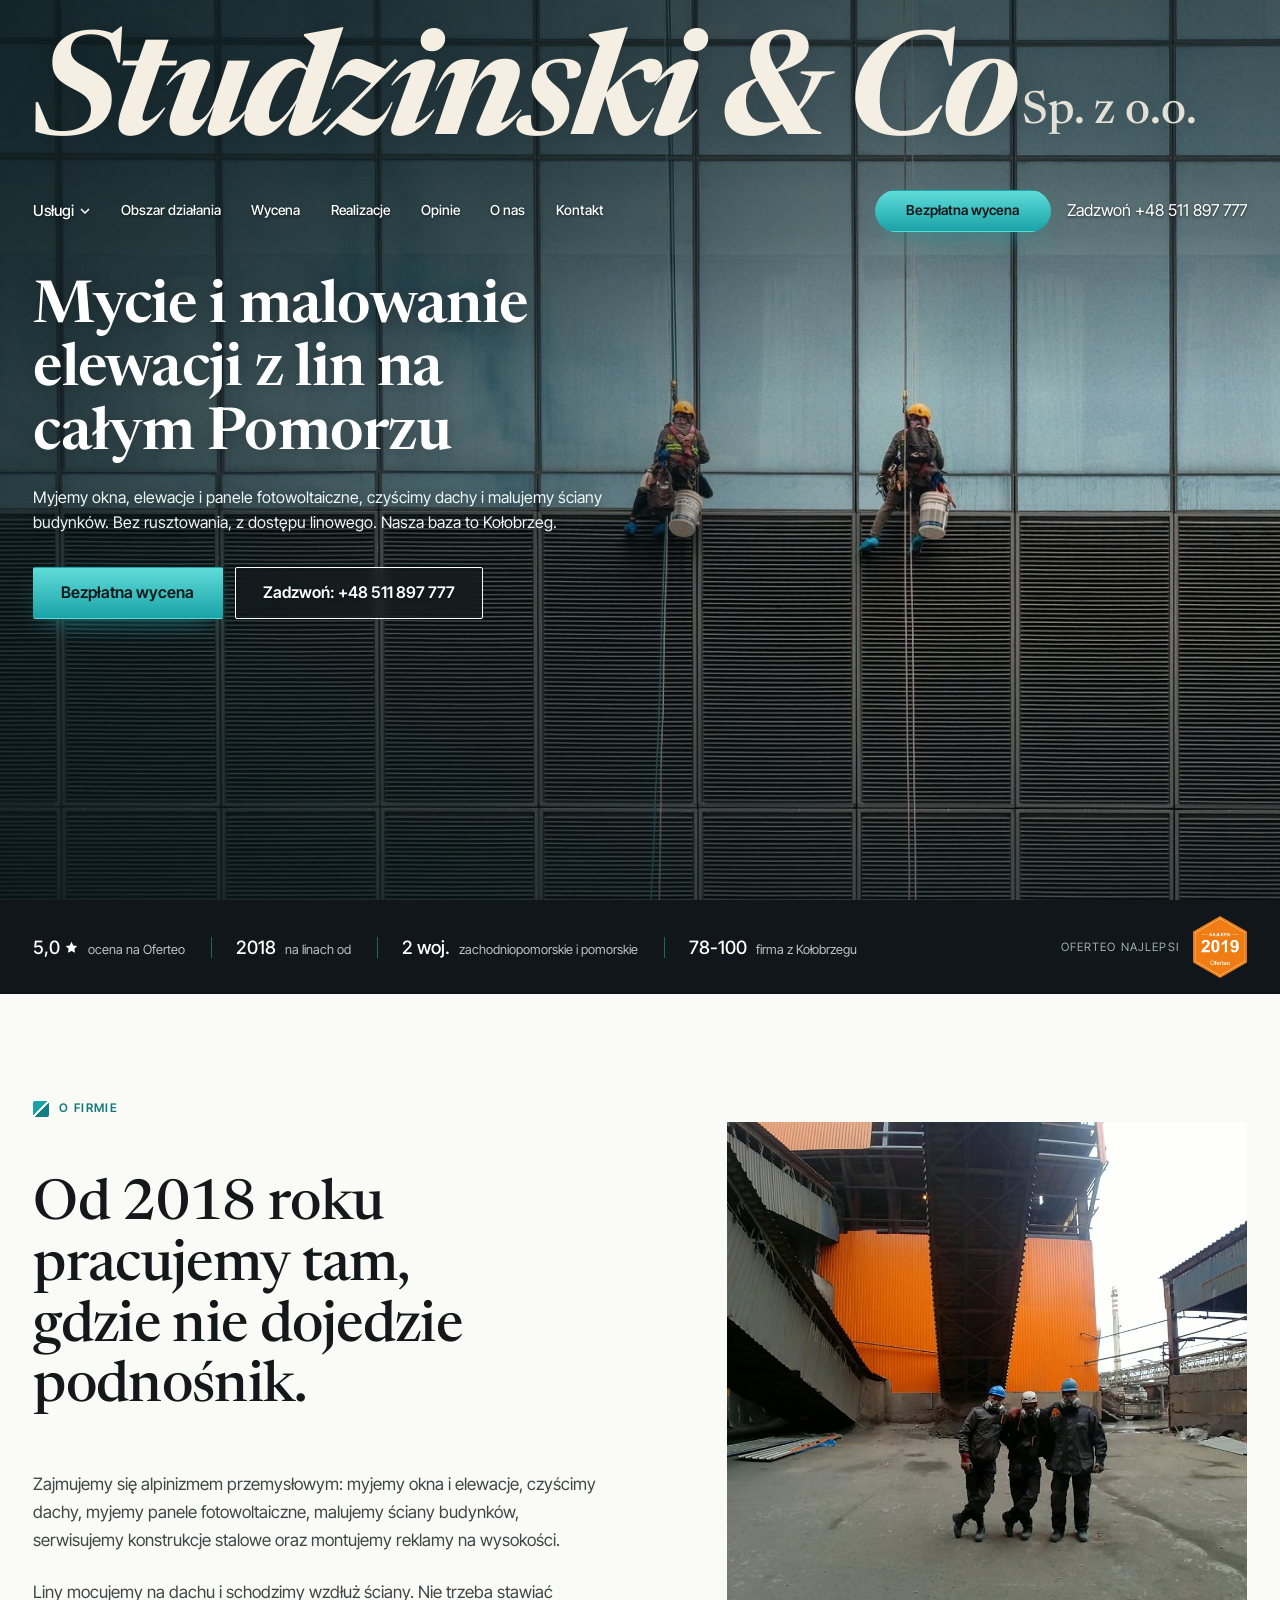
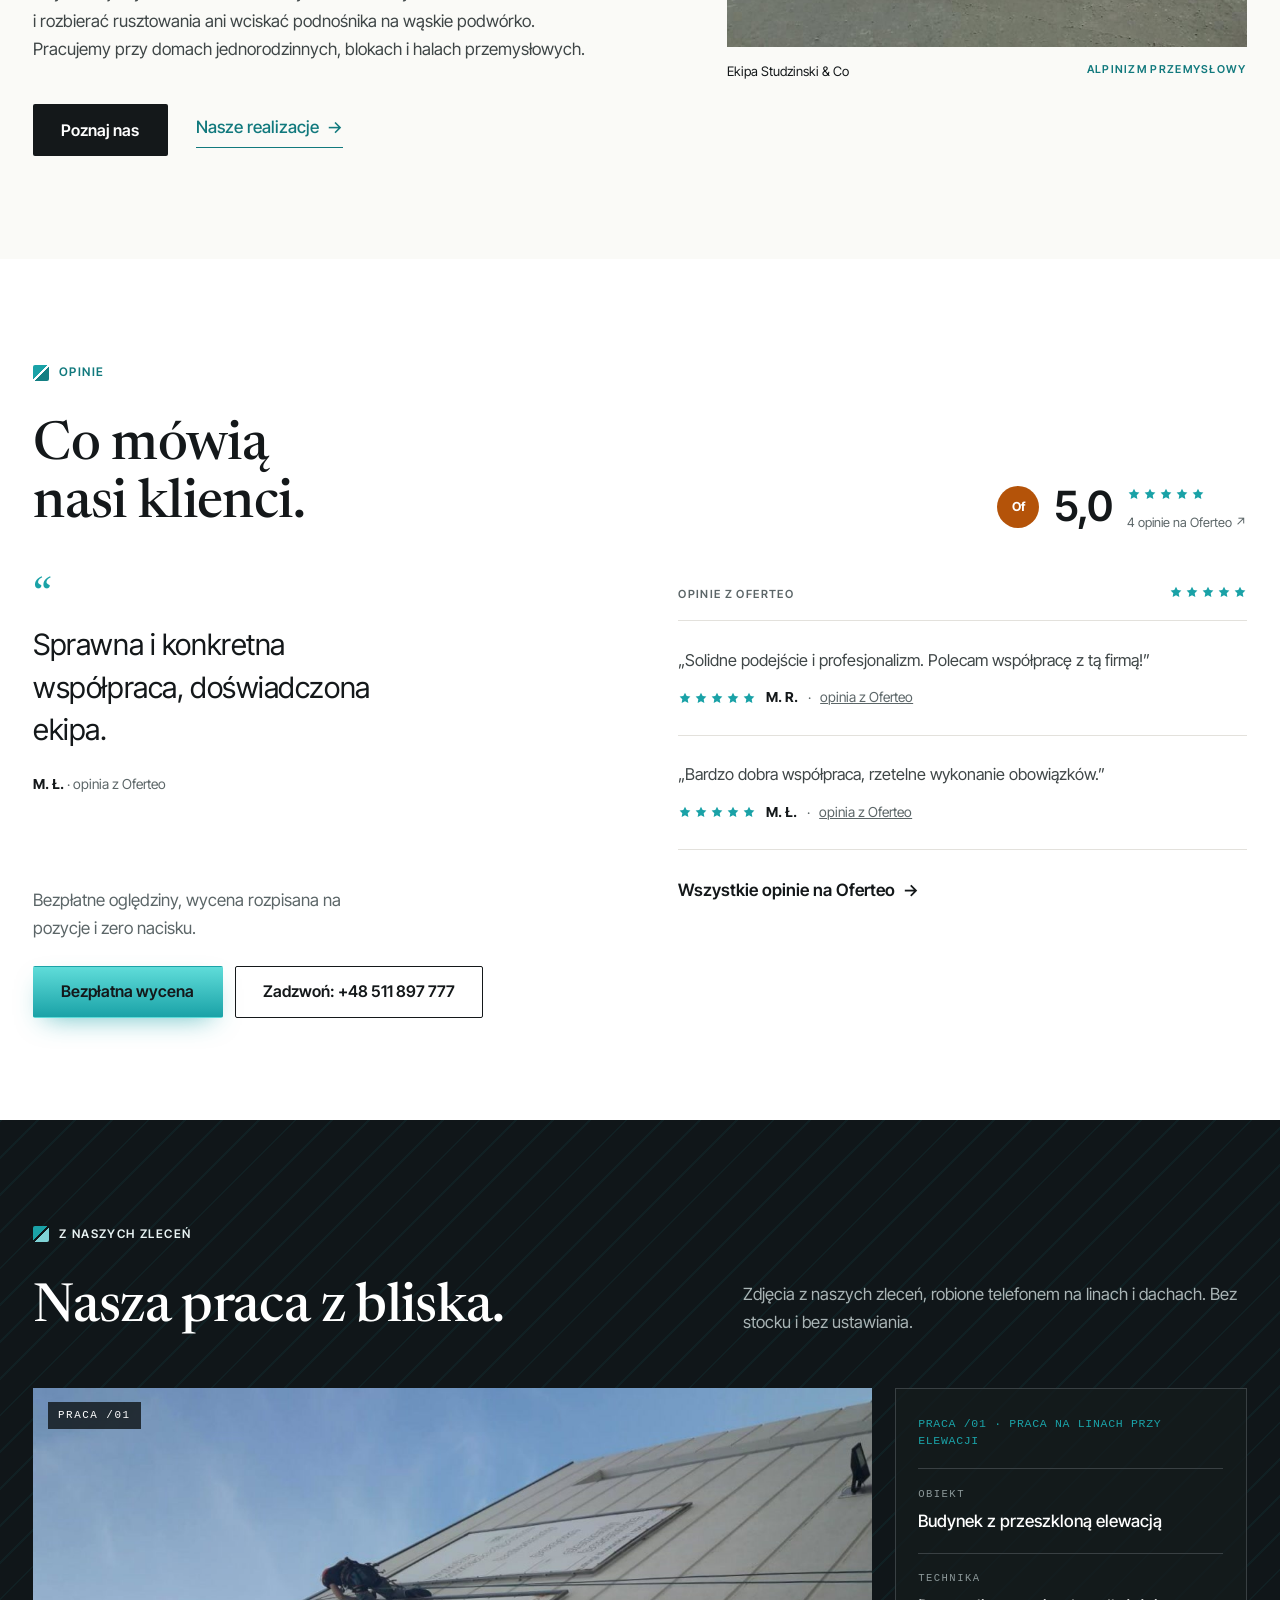
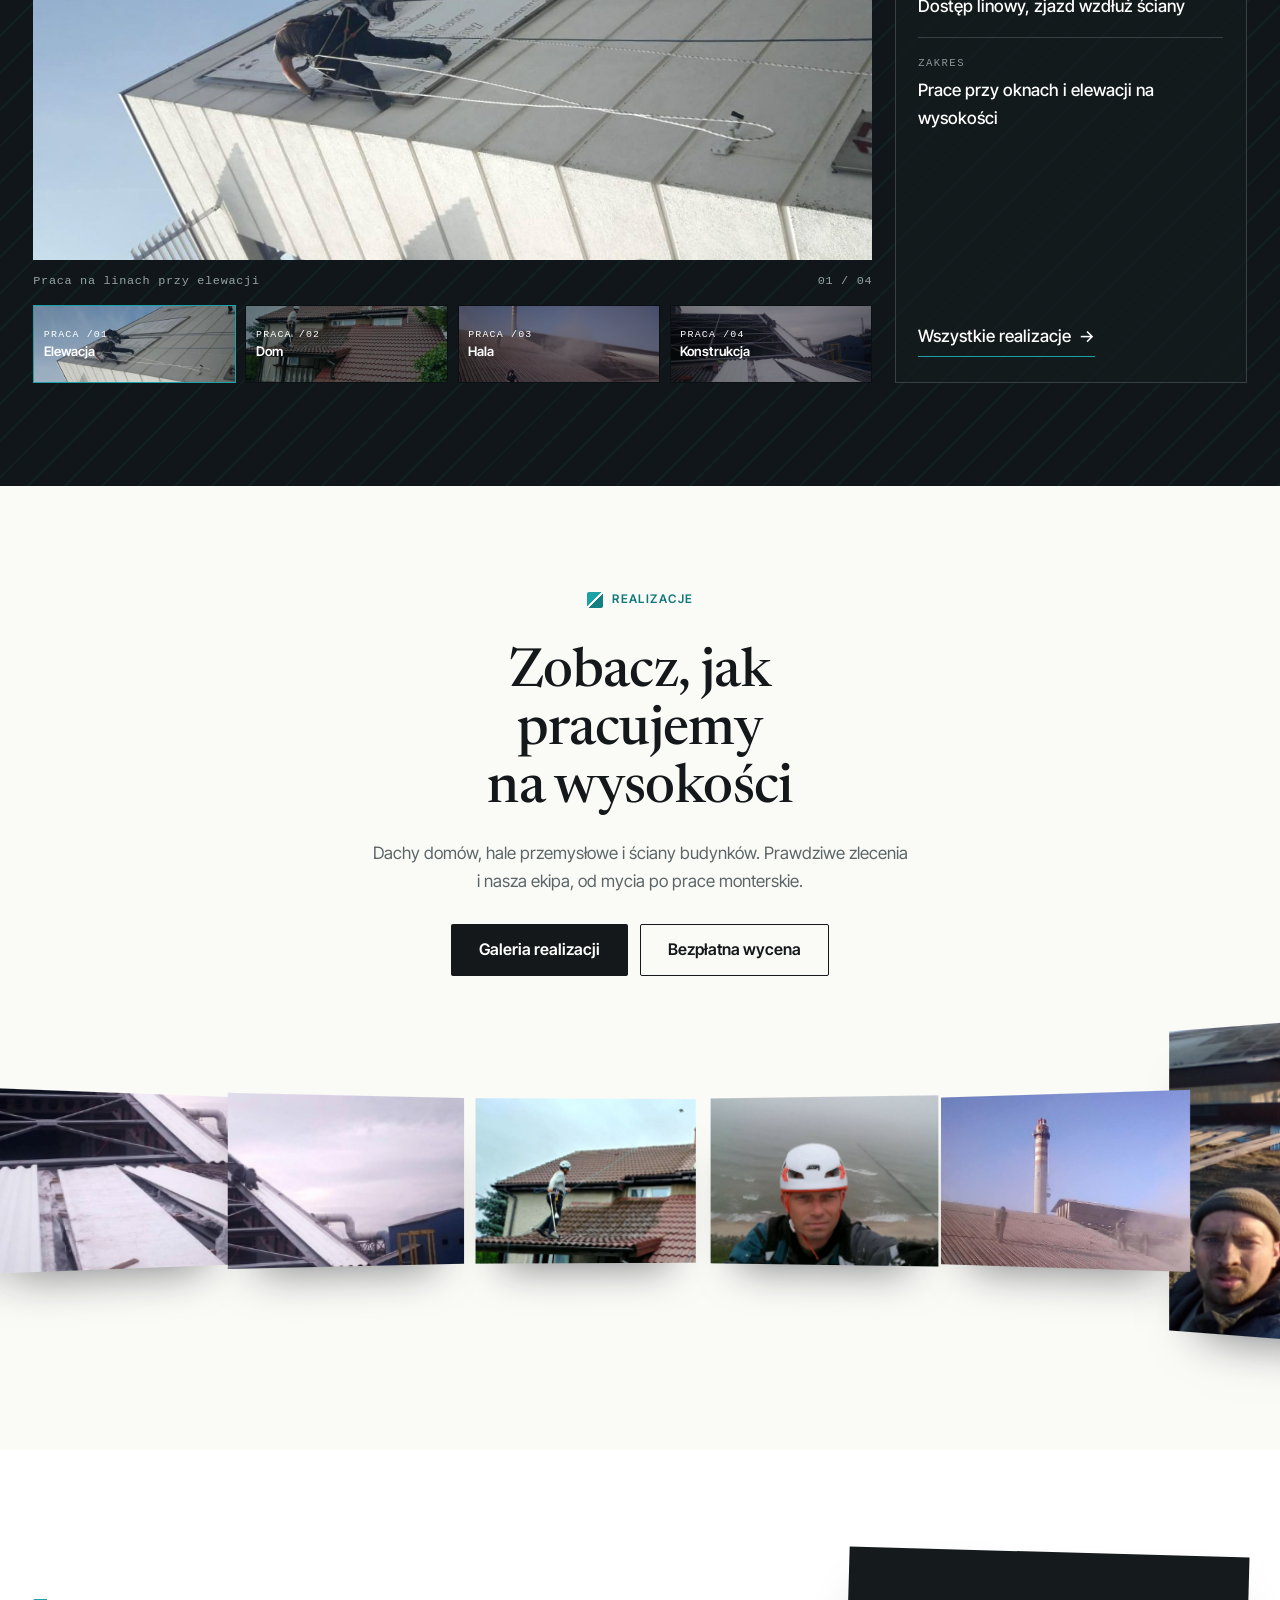
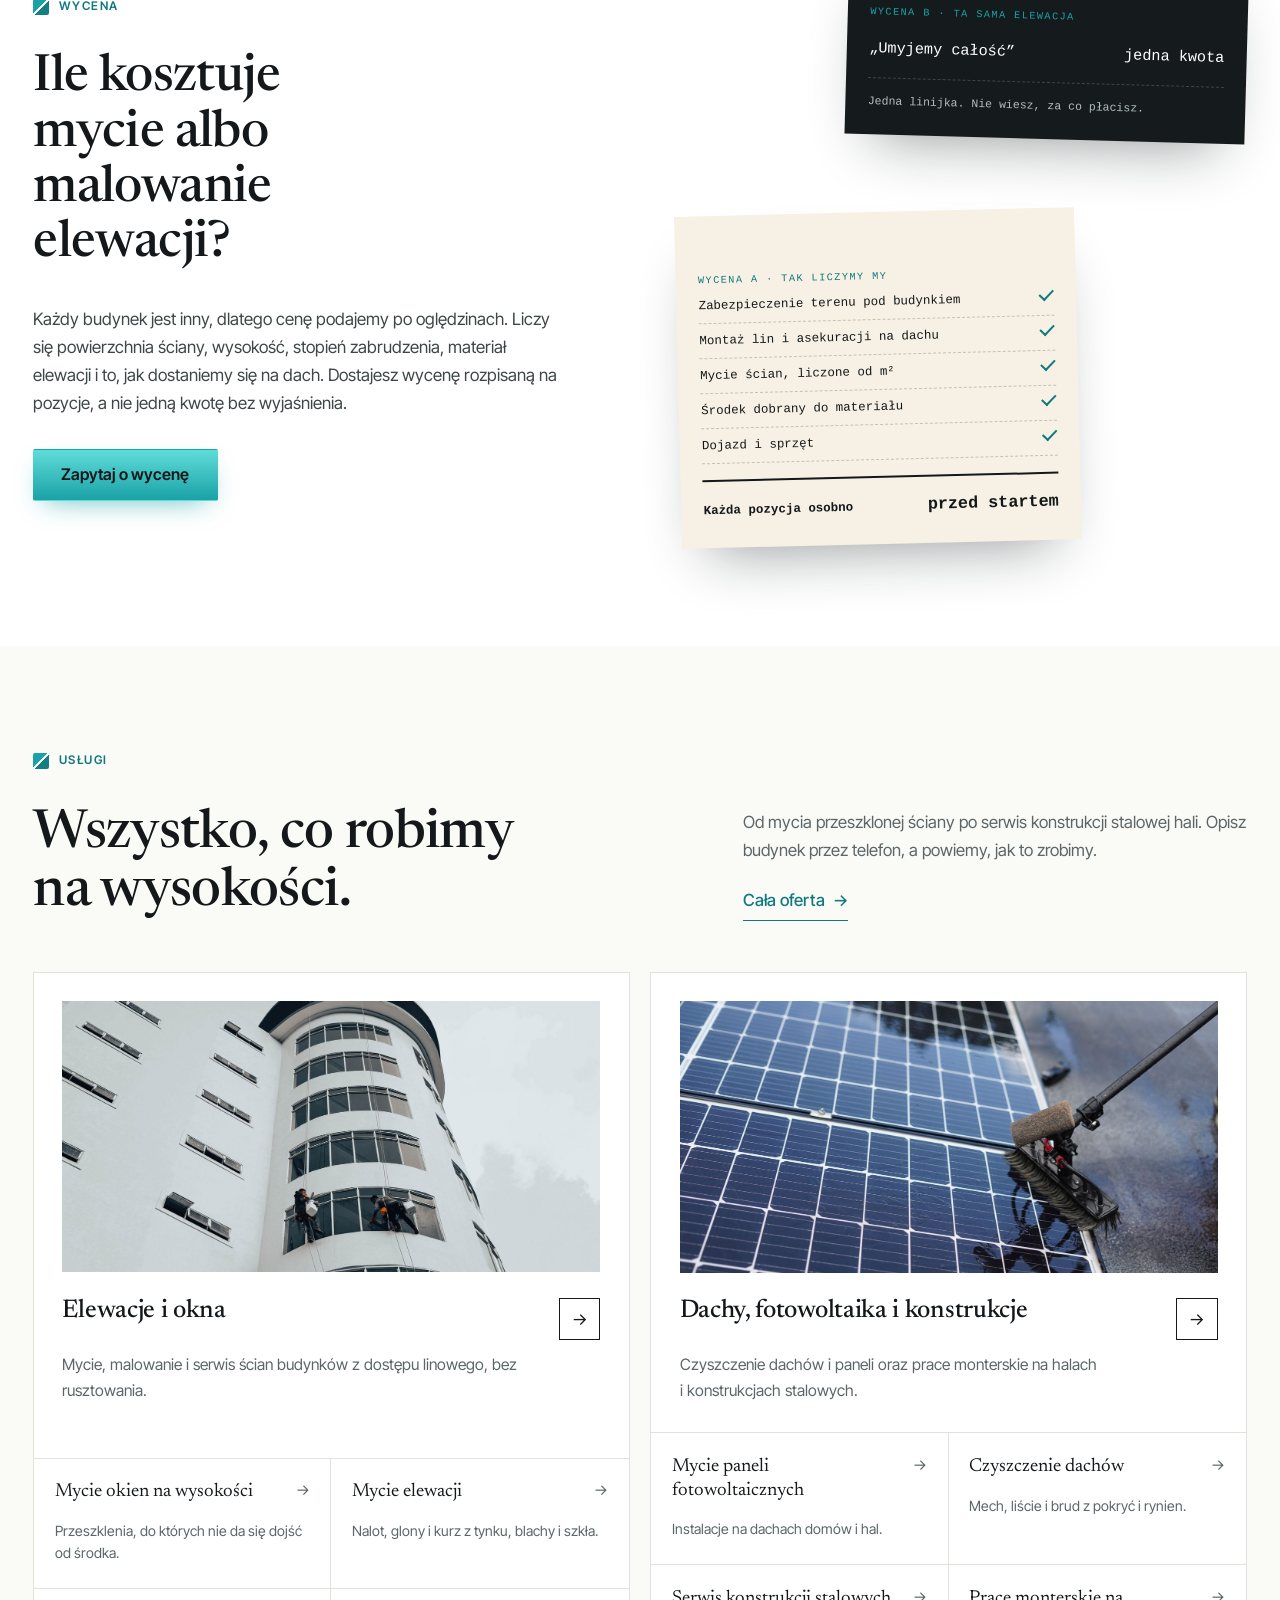
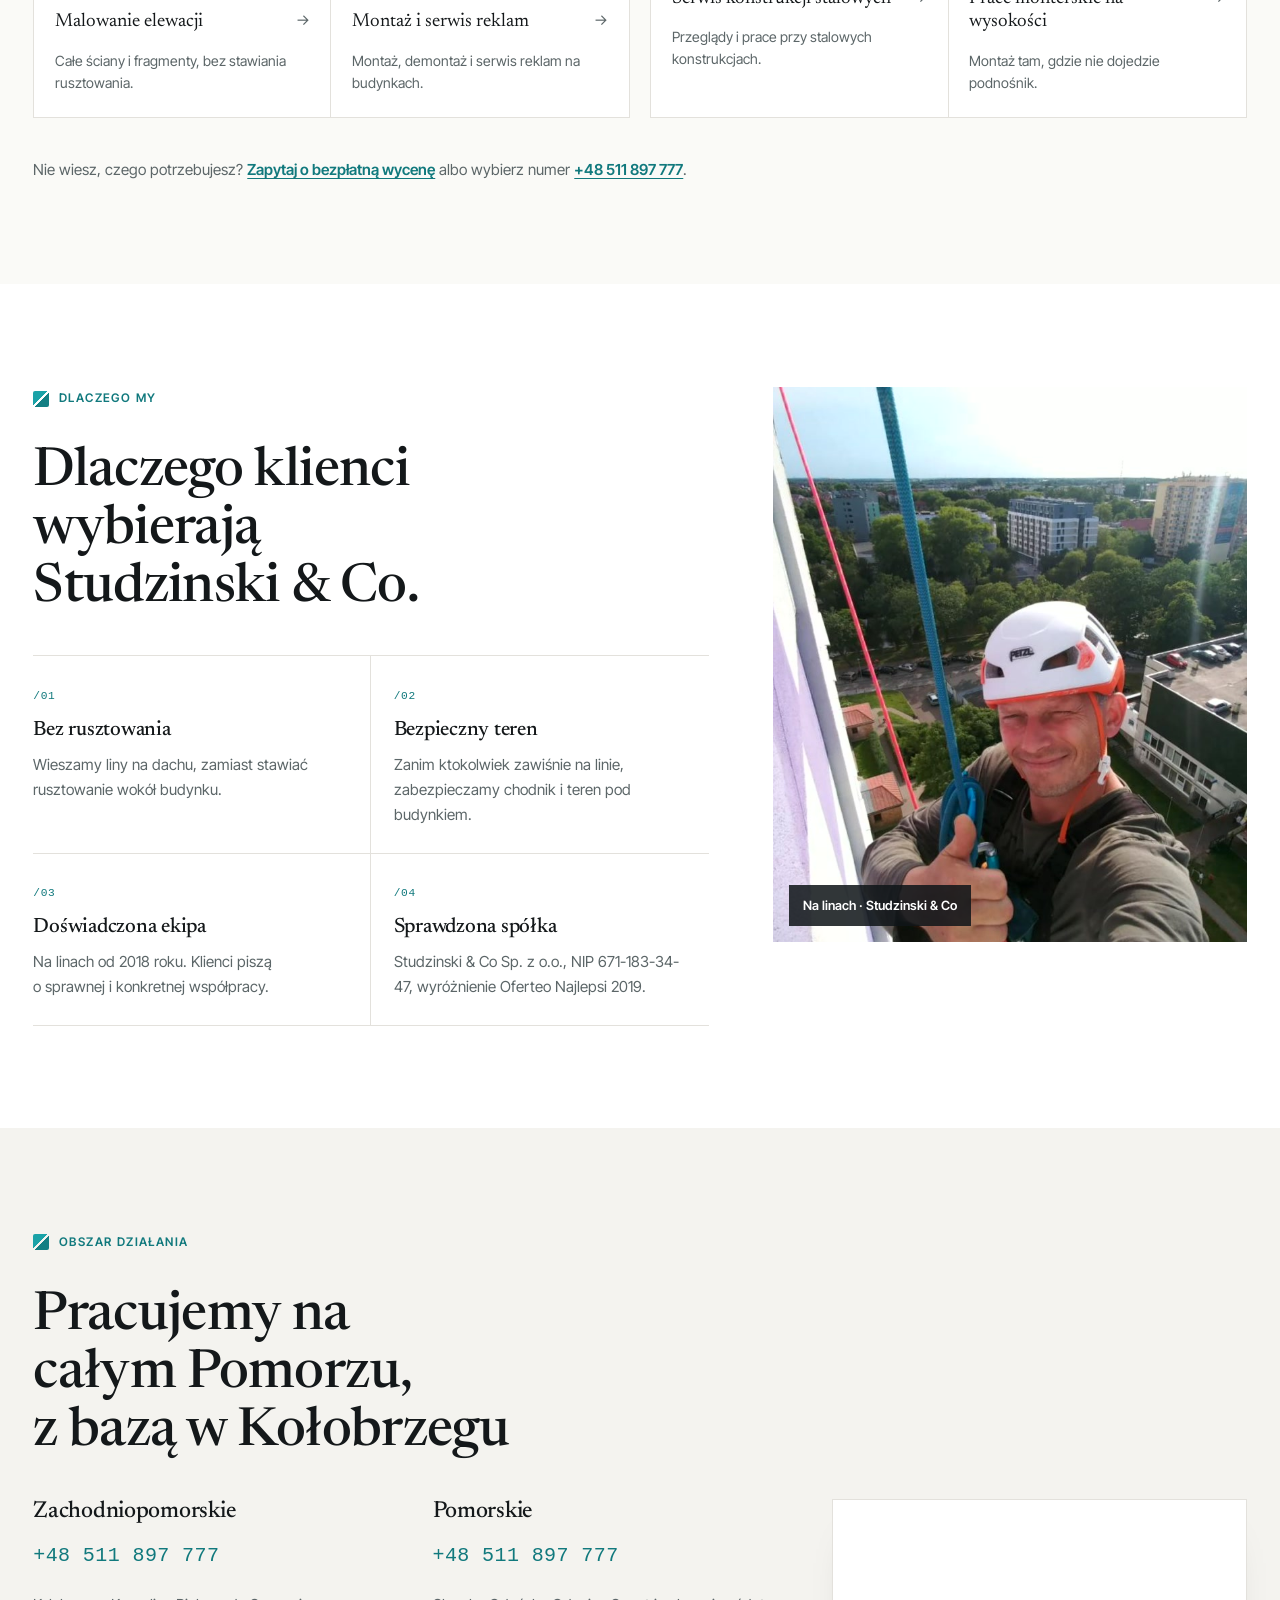
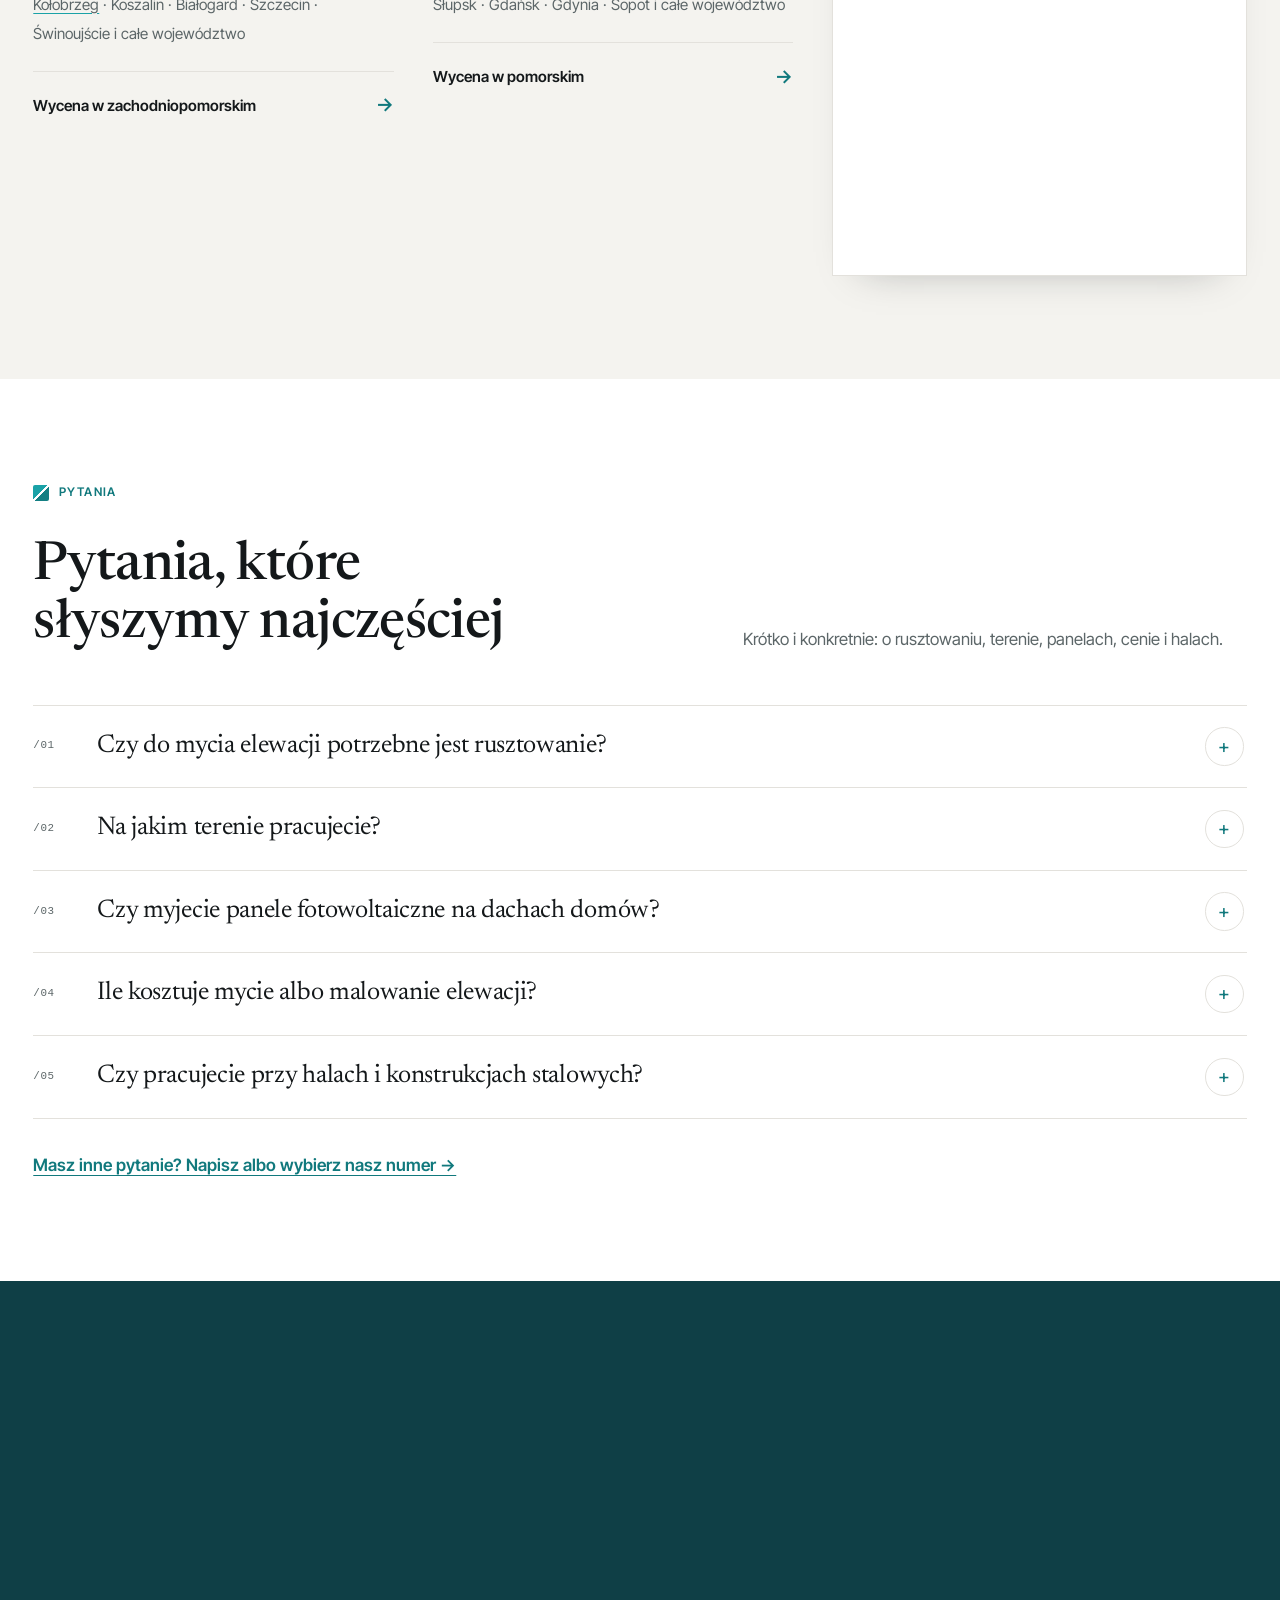
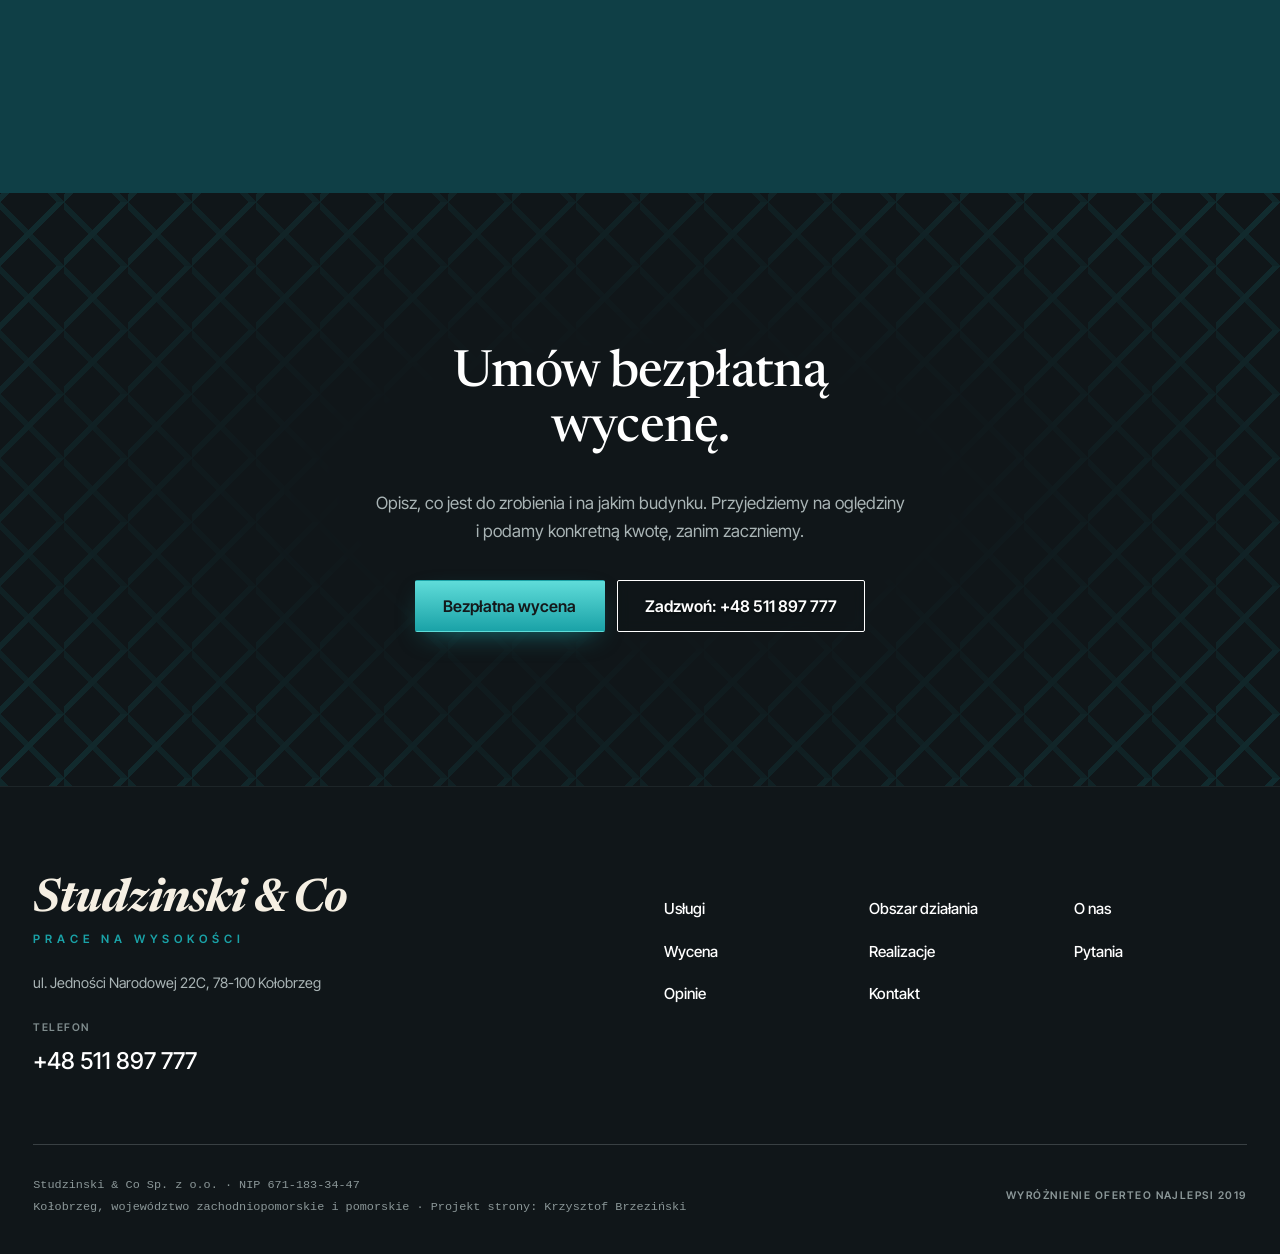
==== commit 60156704: "[claude-edit][cmt:9d4d20fb-13fe-40dc-82ea-aa2702d0b0c8] Demo przebudowane 1:1 w układzie swellroofin" ====
--- a/index.html
+++ b/index.html
@@ -1,222 +1,243 @@
 <!DOCTYPE html>
 <html lang="pl">
 <head>
-<meta charset="UTF-8">
+<meta charset="utf-8">
 <meta name="viewport" content="width=device-width, initial-scale=1.0">
-<title>Studzinski &amp; Co - Prace wysokościowe i mycie elewacji · Kołobrzeg</title>
-<meta name="description" content="Studzinski &amp; Co - alpinizm przemysłowy w Kołobrzegu: mycie okien i elewacji na wysokości, czyszczenie dachów, mycie paneli fotowoltaicznych, malowanie elewacji, montaż i serwis reklam. Województwo zachodniopomorskie.">
-<link rel="canonical" href="https://kris20032.github.io/studzinski-co-sp-z-o-o/">
+<title>Studzinski &amp; Co - mycie i&nbsp;malowanie elewacji z&nbsp;lin · Kołobrzeg</title>
+<meta name="description" content="Studzinski &amp; Co z Kołobrzegu: alpinizm przemysłowy. Mycie okien, elewacji i paneli fotowoltaicznych, malowanie elewacji, czyszczenie dachów. Zachodniopomorskie i pomorskie.">
 <meta name="robots" content="noindex, nofollow">
+<meta name="theme-color" content="#101619">
 <meta property="og:type" content="website">
 <meta property="og:locale" content="pl_PL">
 <meta property="og:site_name" content="Studzinski &amp; Co">
-<meta property="og:title" content="Studzinski &amp; Co - Prace wysokościowe i mycie elewacji · Kołobrzeg">
-<meta property="og:description" content="Studzinski &amp; Co - alpinizm przemysłowy w Kołobrzegu: mycie okien i elewacji na wysokości, czyszczenie dachów, mycie paneli fotowoltaicznych, malowanie elewacji, montaż i serwis reklam. Województwo zachodniopomorskie.">
-<meta property="og:url" content="https://kris20032.github.io/studzinski-co-sp-z-o-o/">
-<meta property="og:image" content="https://kris20032.github.io/studzinski-co-sp-z-o-o/img/og.jpg">
+<meta property="og:title" content="Studzinski &amp; Co - mycie i malowanie elewacji z lin · Kołobrzeg">
+<meta property="og:description" content="Studzinski &amp; Co z Kołobrzegu: alpinizm przemysłowy. Mycie okien, elewacji i paneli fotowoltaicznych, malowanie elewacji, czyszczenie dachów. Zachodniopomorskie i pomorskie.">
+<meta property="og:url" content="https://impulseo-pl.github.io/studzinski-co-sp-z-o-o/">
+<meta property="og:image" content="https://impulseo-pl.github.io/studzinski-co-sp-z-o-o/img/og.jpg">
 <meta property="og:image:width" content="1200">
 <meta property="og:image:height" content="630">
 <meta name="twitter:card" content="summary_large_image">
-<script type="application/ld+json">{"@context": "https://schema.org", "@type": "LocalBusiness", "name": "Studzinski & Co", "url": "https://kris20032.github.io/studzinski-co-sp-z-o-o/", "telephone": "+48511897777", "image": "https://kris20032.github.io/studzinski-co-sp-z-o-o/img/og.jpg", "areaServed": "Kołobrzeg", "sameAs": ["https://www.google.com/maps/place/Studzinski+%26+Co+Sp.+z+o.o./@54.1585857,15.5441295,17z/data=!4m6!3m5!1s0x470015842c6f5eef:0xadeb78a1c9bf9f6!8m2!3d54.1585857!4d15.5441295"]}</script>
 <link rel="preconnect" href="https://fonts.googleapis.com">
 <link rel="preconnect" href="https://fonts.gstatic.com" crossorigin>
-<link href="https://fonts.googleapis.com/css2?family=Space+Grotesk:wght@500;600;700&family=DM+Sans:opsz,wght@9..40,400;9..40,500;9..40,600&display=swap" rel="stylesheet">
-<link rel="stylesheet" href="assets/styles.css?v=e59473ec">
+<link href="https://fonts.googleapis.com/css2?family=Inter+Tight:wght@400;500;600;700&family=Newsreader:ital,opsz,wght@0,6..72,400;0,6..72,500;0,6..72,600;1,6..72,600;1,6..72,700&display=swap" rel="stylesheet">
+<link rel="stylesheet" href="assets/styles.css?v=20261117">
+<script type="application/ld+json">{"@context": "https://schema.org", "@type": "LocalBusiness", "name": "Studzinski & Co Sp. z o.o.", "url": "https://impulseo-pl.github.io/studzinski-co-sp-z-o-o/", "telephone": "+48511897777", "image": "https://impulseo-pl.github.io/studzinski-co-sp-z-o-o/img/og.jpg", "address": {"@type": "PostalAddress", "streetAddress": "ul. Jedności Narodowej 22C", "postalCode": "78-100", "addressLocality": "Kołobrzeg", "addressCountry": "PL"}, "areaServed": ["województwo zachodniopomorskie", "województwo pomorskie"], "sameAs": ["https://www.oferteo.pl/studzinski-co-sp-z-o-o/firma/3836160"]}</script>
 </head>
 <body>
-
-<header class="nav">
-  <div class="wrap nav-inner">
-    <a class="brand" href="index.html"><span class="name">Studzinski & Co</span><span class="sub">Kołobrzeg</span></a>
-    <nav class="nav-links">
-      <a href="oferta.html">Oferta</a>
-      <a href="realizacje.html">Realizacje</a>
-      <a href="o-nas.html">O nas</a>
-      <a href="kontakt.html">Kontakt</a>
-      <a href="tel:+48511897777" class="btn btn-accent">Zadzwoń +48 511 897 777</a>
-    </nav>
-    <button class="nav-toggle" aria-label="Menu"><span></span><span></span><span></span></button>
-  </div>
-</header>
-
-<main>
-<section class="hero-fach">
-  <img class="hf-photo" src="img/hero.jpg" fetchpriority="high" alt="Studzinski &amp; Co" width="1600" height="1066">
-  <div class="hf-panel">
-    <div class="hf-inner">
-      <span class="hf-kicker">Alpinizm przemysłowy · Kołobrzeg · od 2018</span>
-      <h1 class="hf-title">Prace na wysokości <em>bez rusztowania</em></h1>
-      <p class="hf-lead">Myjemy okna i elewacje, czyścimy dachy i panele fotowoltaiczne, malujemy ściany budynków.</p>
-      <a class="hf-phone" href="tel:+48511897777"><span class="hf-phone-lab">Zadzwoń teraz</span><span class="hf-phone-num"><svg class="ico-tel" width="16" height="16" viewBox="0 0 24 24" fill="none" aria-hidden="true"><path d="M6.6 10.8a15.5 15.5 0 0 0 6.6 6.6l2.2-2.2a1 1 0 0 1 1-.24 11.4 11.4 0 0 0 3.6.58 1 1 0 0 1 1 1V20a1 1 0 0 1-1 1A17 17 0 0 1 3 4a1 1 0 0 1 1-1h3.5a1 1 0 0 1 1 1c0 1.25.2 2.46.58 3.6a1 1 0 0 1-.25 1l-2.23 2.2Z" fill="currentColor"/></svg> +48 511 897 777</span></a>
-      <div class="hf-actions">
-        <a href="kontakt.html" class="btn btn-accent">Zobacz nasze realizacje <span class="arr">→</span></a>
-        <a href="tel:+48511897777" class="btn btn-ghost hf-ghost">Zadzwoń +48 511 897 777</a>
-      </div>
-      <div class="hf-trust">od 2018</div>
-    </div>
-  </div>
-</section>
-<section class="fach-promise">
-  <div class="wrap">
-    <ul class="fp-row reveal"><li>Bezpłatna wycena</li><li>Dojazd: Kołobrzeg i okolice</li><li>Gwarancja na robociznę</li></ul>
-  </div>
-</section>
-<section class="opinie-mini" aria-label="Opinie klientów">
-  <div class="wrap">
-    <div class="om-row">
-      <div class="om-item reveal"><blockquote>„Sprawna i konkretna współpraca, doświadczona ekipa.”</blockquote><span class="om-autor">M. Ł., opinia z Oferteo</span></div>
-      <div class="om-item reveal"><blockquote>„Solidne podejście i profesjonalizm.”</blockquote><span class="om-autor">M. R., opinia z Oferteo</span></div>
-      <div class="om-item reveal"><blockquote>„Bardzo dobra współpraca, rzetelne wykonanie obowiązków.”</blockquote><span class="om-autor">M. Ł., opinia z Oferteo</span></div>
-    </div>
-  </div>
-</section>
-<section class="gateways-band">
-  <div class="wrap">
-    <div class="gateways">
-      <a href="oferta.html" class="gateway reveal"><img src="img/g1.jpg" alt="Mycie okien na wysokości" loading="lazy" width="1250" height="690" decoding="async"><span class="g-ttl">Mycie okien na wysokości</span></a>
-      <a href="oferta.html" class="gateway reveal"><img src="img/g2.jpg" alt="Mycie elewacji" loading="lazy" width="1600" height="900" decoding="async"><span class="g-ttl">Mycie elewacji</span></a>
-      <a href="oferta.html" class="gateway reveal"><img src="img/g3.jpg" alt="Malowanie elewacji" loading="lazy" width="1524" height="796" decoding="async"><span class="g-ttl">Malowanie elewacji</span></a>
-    </div>
-  </div>
-</section>
-<section class="proces proces-os fachowcy">
-  <div class="wrap proc-grid">
-    <div class="proc-side">
-      <div class="head reveal">
-        <span class="eyebrow">Jak pracujemy</span>
-        <h2>Wiesz, na czym stoisz - na każdym etapie</h2>
-        <p>Od pierwszego telefonu do odbioru roboty - krok po kroku.</p>
-      </div>
-      <div class="proc-count" aria-hidden="true"><span class="pc-cur">01</span><span class="pc-all">/ 04</span></div>
-      <div class="proc-bar" aria-hidden="true"><i></i></div>
-      <p class="proc-now" aria-hidden="true">Telefon</p>
-    </div>
-    <ol class="proces-line">
-      <li class="reveal"><span class="pno">01</span><h3>Telefon</h3><p>Mówisz, co jest do zrobienia, na jakim budynku i na jakiej wysokości.</p></li>
-      <li class="reveal"><span class="pno">02</span><h3>Oględziny i wycena</h3><p>Oglądamy obiekt i podajemy cenę, zanim zaczniemy.</p></li>
-      <li class="reveal"><span class="pno">03</span><h3>Robota</h3><p>Zabezpieczamy teren pod budynkiem, wieszamy liny i robimy swoje.</p></li>
-      <li class="reveal"><span class="pno">04</span><h3>Odbiór</h3><p>Pokazujemy efekt. Zabieramy sprzęt i śmieci po sobie.</p></li>
-    </ol>
-  </div>
-</section>
-<section>
-  <div class="wrap">
-    <div class="head reveal">
-      <span class="eyebrow">Realizacje</span>
-      <h2>Nasze realizacje</h2>
-      <p>Zdjęcia z naszych zleceń: praca na linach przy elewacjach, czyszczenie dachów hal i domów.</p>
-    </div>
-    <div class="gallery">
-      <div class="tile t-two3 reveal"><img src="img/g4.jpg" alt="Studzinski &amp; Co" loading="lazy" width="1280" height="960" decoding="async"></div>
-      <div class="tile t-third reveal"><img src="img/g5.jpg" alt="Studzinski &amp; Co" loading="lazy" width="702" height="968" decoding="async"></div>
-      <div class="tile t-third reveal"><img src="img/g6.jpg" alt="Studzinski &amp; Co" loading="lazy" width="1248" height="686" decoding="async"></div>
-      <div class="tile t-third reveal"><img src="img/about.jpg" alt="Studzinski &amp; Co" loading="lazy" width="1230" height="906" decoding="async"></div>
-    </div>
-    <div style="margin-top:var(--space-7)" class="reveal"><a href="realizacje.html" class="btn btn-accent">Pełna galeria <span class="arr">→</span></a></div>
-  </div>
-</section>
-<section class="fach-uslugi">
-  <div class="wrap">
-    <div class="head reveal">
-      <span class="eyebrow">Czym się zajmujemy</span>
-      <h2>Zakres usług</h2>
-      <p>Czym zajmuję się na co dzień - z opisem i widełkami cenowymi.</p>
-    </div>
-    <ul class="fu-list">
-      <li class="fu-row reveal"><div class="fu-name">Mycie okien na wysokości</div><div class="fu-desc">Okna i przeszklenia w blokach, biurowcach i hotelach, do których nie da się dojść od środka.</div><a class="fu-cta" href="kontakt.html">Wycena <span class="arr">→</span></a></li>
-      <li class="fu-row reveal"><div class="fu-name">Mycie elewacji</div><div class="fu-desc">Zielony nalot, glony i kurz z ulicy schodzą z tynku, blachy i szkła. Dobieramy ciśnienie i środek do materiału, żeby nie uszkodzić ściany.</div><a class="fu-cta" href="kontakt.html">Wycena <span class="arr">→</span></a></li>
-      <li class="fu-row reveal"><div class="fu-name">Malowanie elewacji</div><div class="fu-desc">Po umyciu ściana jest gotowa pod farbę. Malujemy z lin całe ściany budynków i fragmenty, na które nie opłaca się stawiać rusztowania.</div><a class="fu-cta" href="kontakt.html">Wycena <span class="arr">→</span></a></li>
-      <li class="fu-row reveal"><div class="fu-name">Mycie paneli fotowoltaicznych</div><div class="fu-desc">Brudne panele produkują mniej prądu. Myjemy instalacje na dachach domów i hal, także tam, gdzie nie ma bezpiecznego wejścia.</div><a class="fu-cta" href="kontakt.html">Wycena <span class="arr">→</span></a></li>
-      <li class="fu-row reveal"><div class="fu-name">Czyszczenie dachów</div><div class="fu-desc">Mech, liście i brud z pokryć dachowych i rynien, na domach i halach przemysłowych.</div><a class="fu-cta" href="kontakt.html">Wycena <span class="arr">→</span></a></li>
-      <li class="fu-row reveal"><div class="fu-name">Konstrukcje stalowe i reklamy</div><div class="fu-desc">Serwis konstrukcji stalowych, prace monterskie na wysokości oraz montaż, demontaż i serwis reklam na budynkach.</div><a class="fu-cta" href="kontakt.html">Wycena <span class="arr">→</span></a></li>
-    </ul>
-    <div style="margin-top:var(--space-7)" class="reveal"><a href="oferta.html" class="btn btn-ghost">Pełna oferta <span class="arr">→</span></a></div>
-  </div>
-</section>
-<section class="stopklatka" aria-hidden="true">
-  <div class="stk-bg" style="background-image:url(img/stk.jpg)"></div>
-</section>
-<section class="opinie">
-  <div class="wrap">
-    <div class="head center reveal">
-      <span class="eyebrow">Opinie</span>
-      <h2>Co mówią klienci</h2>
-    </div>
-    <p class="op-meta reveal"><a class="op-google" href="https://www.google.com/maps/place/Studzinski+%26+Co+Sp.+z+o.o./@54.1585857,15.5441295,17z/data=!4m6!3m5!1s0x470015842c6f5eef:0xadeb78a1c9bf9f6!8m2!3d54.1585857!4d15.5441295" target="_blank" rel="noopener"><svg class="op-g-ico" viewBox="0 0 24 24" width="17" height="17" aria-hidden="true"><path fill="#4285F4" d="M22.56 12.25c0-.78-.07-1.53-.2-2.25H12v4.26h5.92c-.26 1.37-1.04 2.53-2.21 3.31v2.77h3.57c2.08-1.92 3.28-4.74 3.28-8.09z"/><path fill="#34A853" d="M12 23c2.97 0 5.46-.98 7.28-2.66l-3.57-2.77c-.98.66-2.23 1.06-3.71 1.06-2.86 0-5.29-1.93-6.16-4.53H2.18v2.84C3.99 20.53 7.7 23 12 23z"/><path fill="#FBBC05" d="M5.84 14.09c-.22-.66-.35-1.36-.35-2.09s.13-1.43.35-2.09V7.07H2.18C1.43 8.55 1 10.22 1 12s.43 3.45 1.18 4.93l2.85-2.22.81-.62z"/><path fill="#EA4335" d="M12 5.38c1.62 0 3.06.56 4.21 1.64l3.15-3.15C17.45 2.09 14.97 1 12 1 7.7 1 3.99 3.47 2.18 7.07l3.66 2.84c.87-2.6 3.3-4.53 6.16-4.53z"/></svg><span>Zobacz opinie w Google</span><span class="arr">→</span></a></p>
-    <div class="opinie-grid">
-      <figure class="op-card reveal"><span class="op-star"><svg class="ico-star" width="14" height="14" viewBox="0 0 24 24" style="vertical-align:-2px" aria-hidden="true"><path d="M12 2.8l2.85 5.8 6.4.93-4.63 4.5 1.1 6.37L12 17.4l-5.72 3 1.1-6.37-4.63-4.5 6.4-.93L12 2.8Z" fill="currentColor"/></svg><svg class="ico-star" width="14" height="14" viewBox="0 0 24 24" style="vertical-align:-2px" aria-hidden="true"><path d="M12 2.8l2.85 5.8 6.4.93-4.63 4.5 1.1 6.37L12 17.4l-5.72 3 1.1-6.37-4.63-4.5 6.4-.93L12 2.8Z" fill="currentColor"/></svg><svg class="ico-star" width="14" height="14" viewBox="0 0 24 24" style="vertical-align:-2px" aria-hidden="true"><path d="M12 2.8l2.85 5.8 6.4.93-4.63 4.5 1.1 6.37L12 17.4l-5.72 3 1.1-6.37-4.63-4.5 6.4-.93L12 2.8Z" fill="currentColor"/></svg><svg class="ico-star" width="14" height="14" viewBox="0 0 24 24" style="vertical-align:-2px" aria-hidden="true"><path d="M12 2.8l2.85 5.8 6.4.93-4.63 4.5 1.1 6.37L12 17.4l-5.72 3 1.1-6.37-4.63-4.5 6.4-.93L12 2.8Z" fill="currentColor"/></svg><svg class="ico-star" width="14" height="14" viewBox="0 0 24 24" style="vertical-align:-2px" aria-hidden="true"><path d="M12 2.8l2.85 5.8 6.4.93-4.63 4.5 1.1 6.37L12 17.4l-5.72 3 1.1-6.37-4.63-4.5 6.4-.93L12 2.8Z" fill="currentColor"/></svg></span><blockquote>Sprawna i konkretna współpraca, doświadczona ekipa.</blockquote><span class="op-autor">M. Ł., opinia z Oferteo</span></figure>
-      <figure class="op-card reveal"><span class="op-star"><svg class="ico-star" width="14" height="14" viewBox="0 0 24 24" style="vertical-align:-2px" aria-hidden="true"><path d="M12 2.8l2.85 5.8 6.4.93-4.63 4.5 1.1 6.37L12 17.4l-5.72 3 1.1-6.37-4.63-4.5 6.4-.93L12 2.8Z" fill="currentColor"/></svg><svg class="ico-star" width="14" height="14" viewBox="0 0 24 24" style="vertical-align:-2px" aria-hidden="true"><path d="M12 2.8l2.85 5.8 6.4.93-4.63 4.5 1.1 6.37L12 17.4l-5.72 3 1.1-6.37-4.63-4.5 6.4-.93L12 2.8Z" fill="currentColor"/></svg><svg class="ico-star" width="14" height="14" viewBox="0 0 24 24" style="vertical-align:-2px" aria-hidden="true"><path d="M12 2.8l2.85 5.8 6.4.93-4.63 4.5 1.1 6.37L12 17.4l-5.72 3 1.1-6.37-4.63-4.5 6.4-.93L12 2.8Z" fill="currentColor"/></svg><svg class="ico-star" width="14" height="14" viewBox="0 0 24 24" style="vertical-align:-2px" aria-hidden="true"><path d="M12 2.8l2.85 5.8 6.4.93-4.63 4.5 1.1 6.37L12 17.4l-5.72 3 1.1-6.37-4.63-4.5 6.4-.93L12 2.8Z" fill="currentColor"/></svg><svg class="ico-star" width="14" height="14" viewBox="0 0 24 24" style="vertical-align:-2px" aria-hidden="true"><path d="M12 2.8l2.85 5.8 6.4.93-4.63 4.5 1.1 6.37L12 17.4l-5.72 3 1.1-6.37-4.63-4.5 6.4-.93L12 2.8Z" fill="currentColor"/></svg></span><blockquote>Solidne podejście i profesjonalizm. Polecam współpracę z tą firmą!</blockquote><span class="op-autor">M. R., opinia z Oferteo</span></figure>
-      <figure class="op-card reveal"><span class="op-star"><svg class="ico-star" width="14" height="14" viewBox="0 0 24 24" style="vertical-align:-2px" aria-hidden="true"><path d="M12 2.8l2.85 5.8 6.4.93-4.63 4.5 1.1 6.37L12 17.4l-5.72 3 1.1-6.37-4.63-4.5 6.4-.93L12 2.8Z" fill="currentColor"/></svg><svg class="ico-star" width="14" height="14" viewBox="0 0 24 24" style="vertical-align:-2px" aria-hidden="true"><path d="M12 2.8l2.85 5.8 6.4.93-4.63 4.5 1.1 6.37L12 17.4l-5.72 3 1.1-6.37-4.63-4.5 6.4-.93L12 2.8Z" fill="currentColor"/></svg><svg class="ico-star" width="14" height="14" viewBox="0 0 24 24" style="vertical-align:-2px" aria-hidden="true"><path d="M12 2.8l2.85 5.8 6.4.93-4.63 4.5 1.1 6.37L12 17.4l-5.72 3 1.1-6.37-4.63-4.5 6.4-.93L12 2.8Z" fill="currentColor"/></svg><svg class="ico-star" width="14" height="14" viewBox="0 0 24 24" style="vertical-align:-2px" aria-hidden="true"><path d="M12 2.8l2.85 5.8 6.4.93-4.63 4.5 1.1 6.37L12 17.4l-5.72 3 1.1-6.37-4.63-4.5 6.4-.93L12 2.8Z" fill="currentColor"/></svg><svg class="ico-star" width="14" height="14" viewBox="0 0 24 24" style="vertical-align:-2px" aria-hidden="true"><path d="M12 2.8l2.85 5.8 6.4.93-4.63 4.5 1.1 6.37L12 17.4l-5.72 3 1.1-6.37-4.63-4.5 6.4-.93L12 2.8Z" fill="currentColor"/></svg></span><blockquote>Bardzo dobra współpraca, rzetelne wykonanie obowiązków.</blockquote><span class="op-autor">M. Ł., opinia z Oferteo</span></figure>
-    </div>
-  </div>
-</section>
-<section class="odznaki">
-  <div class="wrap">
-    <ul class="odz-row">
-      <li class="odz reveal"><img src="img/odznaka-oferteo-2019.png" alt="Oferteo Najlepsi 2019" loading="lazy" decoding="async" width="500" height="500"></li>
-    </ul>
-  </div>
-</section>
-<section class="obszar">
-  <div class="wrap">
-    <div class="head center reveal">
-      <span class="eyebrow">Obszar działania</span>
-      <h2>Dojeżdżamy do Ciebie</h2>
-    </div>
-    <p class="obszar-txt reveal" style="text-align:center;max-width:60ch;margin:0 auto 1.4rem">Kołobrzeg i okolice to nasz teren podstawowy. Przyjmujemy zlecenia w całym województwie zachodniopomorskim i pomorskim. Przy większym obiekcie dojedziemy dalej, zadzwoń i ustalimy.</p>
-    <ul class="obszar-list reveal"><li class="is-home">Kołobrzeg</li><li>+ okolice</li></ul>
-    <div class="obszar-mapa reveal" style="margin-top:var(--space-7)">
-      <iframe title="Obszar działania - Kołobrzeg i okolice" src="https://maps.google.com/maps?q=54.1585857%2C15.5441295&amp;z=11&amp;output=embed" loading="lazy" referrerpolicy="no-referrer-when-downgrade" style="width:100%;height:clamp(280px,38vh,420px);border:0;display:block;border-radius:var(--r-md)"></iframe>
-    </div>
-  </div>
-</section>
-<section class="cta">
-  <div class="wrap">
-    <div class="reveal">
-      <span class="eyebrow">Współpraca</span>
-      <h2>Potrzebujesz fachowca? Wycenimy za darmo.</h2>
-      <p>Odezwij się - umówimy oględziny i usłyszysz konkretną kwotę. Za darmo.</p>
-    </div>
-    <div class="cta-actions reveal">
-      <a href="kontakt.html" class="btn btn-light">Zobacz nasze realizacje <span class="arr">→</span></a>
-      <a href="tel:+48511897777" class="btn btn-ghost btn-ghost-cta">+48 511 897 777</a>
-    </div>
-  </div>
+<a class="skip" href="#tresc">Przejdź do treści</a>
+<div class="stick" aria-hidden="false"><div class="wrap"><a class="mini-mark" href="index.html">Studzinski &amp; Co</a><nav class="nav" aria-label="Główne menu"><div class="has-drop"><a class="nav-item" href="oferta.html">Usługi <svg class="chev" viewBox="0 0 10 10" aria-hidden="true"><path d="M1 3l4 4 4-4" fill="none" stroke="currentColor" stroke-width="1.5"/></svg></a><div class="drop" role="menu"><p class="drop-cat">Elewacje i&nbsp;okna</p><a href="oferta.html#mycie-okien">Mycie okien na wysokości</a><a href="oferta.html#mycie-elewacji">Mycie elewacji</a><a href="oferta.html#malowanie-elewacji">Malowanie elewacji</a><a href="oferta.html#reklamy">Montaż i&nbsp;serwis reklam</a><p class="drop-cat">Dachy, fotowoltaika i&nbsp;konstrukcje</p><a href="oferta.html#fotowoltaika">Mycie paneli fotowoltaicznych</a><a href="oferta.html#czyszczenie-dachow">Czyszczenie dachów</a><a href="oferta.html#konstrukcje">Serwis konstrukcji stalowych</a><a href="oferta.html#montaz">Prace monterskie na wysokości</a><a class="drop-all" href="oferta.html">Cała oferta <span class="arr">→</span></a></div></div><a class="nav-item" href="index.html#obszar">Obszar działania</a><a class="nav-item" href="index.html#wycena">Wycena</a><a class="nav-item" href="realizacje.html">Realizacje</a><a class="nav-item" href="index.html#opinie">Opinie</a><a class="nav-item" href="o-nas.html">O nas</a><a class="nav-item" href="kontakt.html">Kontakt</a></nav><div class="head-right"><a class="btn btn-teal btn-sm btn-pill" href="kontakt.html">Bezpłatna wycena</a><a class="head-phone" href="tel:+48511897777">Zadzwoń +48 511 897 777</a></div><button class="burger" type="button" aria-label="Otwórz menu"><span></span></button></div></div>
+<main id="tresc">
+<section class="hero">
+<img class="hero-img" src="img/hero.jpg" alt="Dwóch alpinistów myje przeszkloną elewację na linach" width="1500" height="1190" fetchpriority="high">
+<a class="wordmark" href="index.html" aria-label="Studzinski &amp; Co - strona główna">Studzinski &amp; Co<small>Sp. z&nbsp;o.o.</small></a>
+<div class="hero-bar"><nav class="nav" aria-label="Główne menu"><div class="has-drop"><a class="nav-item" href="oferta.html">Usługi <svg class="chev" viewBox="0 0 10 10" aria-hidden="true"><path d="M1 3l4 4 4-4" fill="none" stroke="currentColor" stroke-width="1.5"/></svg></a><div class="drop" role="menu"><p class="drop-cat">Elewacje i&nbsp;okna</p><a href="oferta.html#mycie-okien">Mycie okien na wysokości</a><a href="oferta.html#mycie-elewacji">Mycie elewacji</a><a href="oferta.html#malowanie-elewacji">Malowanie elewacji</a><a href="oferta.html#reklamy">Montaż i&nbsp;serwis reklam</a><p class="drop-cat">Dachy, fotowoltaika i&nbsp;konstrukcje</p><a href="oferta.html#fotowoltaika">Mycie paneli fotowoltaicznych</a><a href="oferta.html#czyszczenie-dachow">Czyszczenie dachów</a><a href="oferta.html#konstrukcje">Serwis konstrukcji stalowych</a><a href="oferta.html#montaz">Prace monterskie na wysokości</a><a class="drop-all" href="oferta.html">Cała oferta <span class="arr">→</span></a></div></div><a class="nav-item" href="index.html#obszar">Obszar działania</a><a class="nav-item" href="index.html#wycena">Wycena</a><a class="nav-item" href="realizacje.html">Realizacje</a><a class="nav-item" href="index.html#opinie">Opinie</a><a class="nav-item" href="o-nas.html">O nas</a><a class="nav-item" href="kontakt.html">Kontakt</a></nav><div class="head-right"><a class="btn btn-teal btn-sm btn-pill" href="kontakt.html">Bezpłatna wycena</a><a class="head-phone" href="tel:+48511897777">Zadzwoń +48 511 897 777</a></div><button class="burger" type="button" aria-label="Otwórz menu"><span></span></button></div>
+<div class="hero-copy">
+<h1>Mycie i&nbsp;malowanie elewacji z&nbsp;lin na całym Pomorzu</h1>
+<p class="hero-lead">Myjemy okna, elewacje i&nbsp;panele fotowoltaiczne, czyścimy dachy i&nbsp;malujemy ściany budynków. Bez rusztowania, z&nbsp;dostępu linowego. Nasza baza to Kołobrzeg.</p>
+<div class="btn-row"><a class="btn btn-teal" href="kontakt.html">Bezpłatna wycena</a><a class="btn btn-line-light" href="tel:+48511897777">Zadzwoń: +48 511 897 777</a></div>
+</div>
+<div class="hero-fill"></div>
+</section>
+
+<section class="trust" aria-label="W liczbach">
+<div class="wrap">
+<ul class="trust-items">
+<li><b>5,0 <svg viewBox="0 0 24 24" aria-hidden="true"><path fill="currentColor" d="M12 2.8l2.85 5.8 6.4.93-4.63 4.5 1.1 6.37L12 17.4l-5.72 3 1.1-6.37-4.63-4.5 6.4-.93L12 2.8Z"/></svg></b> ocena na Oferteo</li>
+<li><b>2018</b> na linach od</li>
+<li><b>2 woj.</b> zachodniopomorskie i&nbsp;pomorskie</li>
+<li><b>78-100</b> firma z&nbsp;Kołobrzegu</li>
+</ul>
+<div class="trust-badge">Oferteo Najlepsi <img class="odz trust-odz" src="img/odznaka-oferteo-2019.png" alt="Oferteo Najlepsi 2019" width="54" height="62"></div>
+</div>
+</section>
+
+<section class="sec sec-paper" id="o-firmie">
+<div class="wrap about">
+<div class="about-txt rv">
+<span class="eyebrow">O firmie</span>
+<h2>Od 2018 roku pracujemy tam, gdzie nie dojedzie podnośnik.</h2>
+<p>Zajmujemy się alpinizmem przemysłowym: myjemy okna i&nbsp;elewacje, czyścimy dachy, myjemy panele fotowoltaiczne, malujemy ściany budynków, serwisujemy konstrukcje stalowe oraz montujemy reklamy na wysokości.</p>
+<p>Liny mocujemy na dachu i&nbsp;schodzimy wzdłuż ściany. Nie trzeba stawiać i&nbsp;rozbierać rusztowania ani wciskać podnośnika na wąskie podwórko. Pracujemy przy domach jednorodzinnych, blokach i&nbsp;halach przemysłowych.</p>
+<div class="btn-row"><a class="btn btn-dark" href="o-nas.html">Poznaj nas</a><a class="link-arrow" href="realizacje.html">Nasze realizacje <span class="arr">→</span></a></div>
+</div>
+<figure class="about-fig rv">
+<div class="ph-frame"><img src="img/g4.jpg" alt="Ekipa Studzinski &amp; Co na terenie hali przemysłowej" width="1280" height="960"></div>
+<figcaption class="fig-cap"><span>Ekipa Studzinski &amp; Co</span><span>Alpinizm przemysłowy</span></figcaption>
+</figure>
+</div>
+</section>
+
+<section class="sec sec-white" id="opinie">
+<div class="wrap">
+<div class="rev-top rv">
+<div><span class="eyebrow">Opinie</span><h2 class="h2">Co mówią nasi klienci.</h2></div>
+<a class="rating" href="https://www.oferteo.pl/studzinski-co-sp-z-o-o/firma/3836160" target="_blank" rel="noopener"><span class="rating-src">Of</span><b>5,0</b><span><span class="stars" aria-label="5 na 5"><svg viewBox="0 0 24 24" aria-hidden="true"><path fill="currentColor" d="M12 2.8l2.85 5.8 6.4.93-4.63 4.5 1.1 6.37L12 17.4l-5.72 3 1.1-6.37-4.63-4.5 6.4-.93L12 2.8Z"/></svg><svg viewBox="0 0 24 24" aria-hidden="true"><path fill="currentColor" d="M12 2.8l2.85 5.8 6.4.93-4.63 4.5 1.1 6.37L12 17.4l-5.72 3 1.1-6.37-4.63-4.5 6.4-.93L12 2.8Z"/></svg><svg viewBox="0 0 24 24" aria-hidden="true"><path fill="currentColor" d="M12 2.8l2.85 5.8 6.4.93-4.63 4.5 1.1 6.37L12 17.4l-5.72 3 1.1-6.37-4.63-4.5 6.4-.93L12 2.8Z"/></svg><svg viewBox="0 0 24 24" aria-hidden="true"><path fill="currentColor" d="M12 2.8l2.85 5.8 6.4.93-4.63 4.5 1.1 6.37L12 17.4l-5.72 3 1.1-6.37-4.63-4.5 6.4-.93L12 2.8Z"/></svg><svg viewBox="0 0 24 24" aria-hidden="true"><path fill="currentColor" d="M12 2.8l2.85 5.8 6.4.93-4.63 4.5 1.1 6.37L12 17.4l-5.72 3 1.1-6.37-4.63-4.5 6.4-.93L12 2.8Z"/></svg></span><small>4 opinie na Oferteo ↗</small></span></a>
+</div>
+<div class="rev-grid">
+<div class="rv">
+<div class="rev-feature"><span class="q">“</span><blockquote>Sprawna i&nbsp;konkretna współpraca, doświadczona ekipa.</blockquote>
+<p class="rev-meta"><b>M. Ł.</b> · opinia z&nbsp;Oferteo</p></div>
+<div class="rev-cta"><p>Bezpłatne oględziny, wycena rozpisana na pozycje i&nbsp;zero nacisku.</p>
+<div class="btn-row"><a class="btn btn-teal" href="kontakt.html">Bezpłatna wycena</a><a class="btn btn-line-dark" href="tel:+48511897777">Zadzwoń: +48 511 897 777</a></div></div>
+</div>
+<div class="rv">
+<div class="rev-list-head"><span>Opinie z&nbsp;Oferteo</span><span><span class="stars" aria-label="5 na 5"><svg viewBox="0 0 24 24" aria-hidden="true"><path fill="currentColor" d="M12 2.8l2.85 5.8 6.4.93-4.63 4.5 1.1 6.37L12 17.4l-5.72 3 1.1-6.37-4.63-4.5 6.4-.93L12 2.8Z"/></svg><svg viewBox="0 0 24 24" aria-hidden="true"><path fill="currentColor" d="M12 2.8l2.85 5.8 6.4.93-4.63 4.5 1.1 6.37L12 17.4l-5.72 3 1.1-6.37-4.63-4.5 6.4-.93L12 2.8Z"/></svg><svg viewBox="0 0 24 24" aria-hidden="true"><path fill="currentColor" d="M12 2.8l2.85 5.8 6.4.93-4.63 4.5 1.1 6.37L12 17.4l-5.72 3 1.1-6.37-4.63-4.5 6.4-.93L12 2.8Z"/></svg><svg viewBox="0 0 24 24" aria-hidden="true"><path fill="currentColor" d="M12 2.8l2.85 5.8 6.4.93-4.63 4.5 1.1 6.37L12 17.4l-5.72 3 1.1-6.37-4.63-4.5 6.4-.93L12 2.8Z"/></svg><svg viewBox="0 0 24 24" aria-hidden="true"><path fill="currentColor" d="M12 2.8l2.85 5.8 6.4.93-4.63 4.5 1.1 6.37L12 17.4l-5.72 3 1.1-6.37-4.63-4.5 6.4-.93L12 2.8Z"/></svg></span></span></div>
+<div class="rev-item"><blockquote class="rev-q">„Solidne podejście i&nbsp;profesjonalizm. Polecam współpracę z&nbsp;tą firmą!”</blockquote><div class="rev-meta"><span class="stars" aria-label="5 na 5"><svg viewBox="0 0 24 24" aria-hidden="true"><path fill="currentColor" d="M12 2.8l2.85 5.8 6.4.93-4.63 4.5 1.1 6.37L12 17.4l-5.72 3 1.1-6.37-4.63-4.5 6.4-.93L12 2.8Z"/></svg><svg viewBox="0 0 24 24" aria-hidden="true"><path fill="currentColor" d="M12 2.8l2.85 5.8 6.4.93-4.63 4.5 1.1 6.37L12 17.4l-5.72 3 1.1-6.37-4.63-4.5 6.4-.93L12 2.8Z"/></svg><svg viewBox="0 0 24 24" aria-hidden="true"><path fill="currentColor" d="M12 2.8l2.85 5.8 6.4.93-4.63 4.5 1.1 6.37L12 17.4l-5.72 3 1.1-6.37-4.63-4.5 6.4-.93L12 2.8Z"/></svg><svg viewBox="0 0 24 24" aria-hidden="true"><path fill="currentColor" d="M12 2.8l2.85 5.8 6.4.93-4.63 4.5 1.1 6.37L12 17.4l-5.72 3 1.1-6.37-4.63-4.5 6.4-.93L12 2.8Z"/></svg><svg viewBox="0 0 24 24" aria-hidden="true"><path fill="currentColor" d="M12 2.8l2.85 5.8 6.4.93-4.63 4.5 1.1 6.37L12 17.4l-5.72 3 1.1-6.37-4.63-4.5 6.4-.93L12 2.8Z"/></svg></span><b>M. R.</b> · <a href="https://www.oferteo.pl/studzinski-co-sp-z-o-o/firma/3836160" target="_blank" rel="noopener">opinia z&nbsp;Oferteo</a></div></div><div class="rev-item"><blockquote class="rev-q">„Bardzo dobra współpraca, rzetelne wykonanie obowiązków.”</blockquote><div class="rev-meta"><span class="stars" aria-label="5 na 5"><svg viewBox="0 0 24 24" aria-hidden="true"><path fill="currentColor" d="M12 2.8l2.85 5.8 6.4.93-4.63 4.5 1.1 6.37L12 17.4l-5.72 3 1.1-6.37-4.63-4.5 6.4-.93L12 2.8Z"/></svg><svg viewBox="0 0 24 24" aria-hidden="true"><path fill="currentColor" d="M12 2.8l2.85 5.8 6.4.93-4.63 4.5 1.1 6.37L12 17.4l-5.72 3 1.1-6.37-4.63-4.5 6.4-.93L12 2.8Z"/></svg><svg viewBox="0 0 24 24" aria-hidden="true"><path fill="currentColor" d="M12 2.8l2.85 5.8 6.4.93-4.63 4.5 1.1 6.37L12 17.4l-5.72 3 1.1-6.37-4.63-4.5 6.4-.93L12 2.8Z"/></svg><svg viewBox="0 0 24 24" aria-hidden="true"><path fill="currentColor" d="M12 2.8l2.85 5.8 6.4.93-4.63 4.5 1.1 6.37L12 17.4l-5.72 3 1.1-6.37-4.63-4.5 6.4-.93L12 2.8Z"/></svg><svg viewBox="0 0 24 24" aria-hidden="true"><path fill="currentColor" d="M12 2.8l2.85 5.8 6.4.93-4.63 4.5 1.1 6.37L12 17.4l-5.72 3 1.1-6.37-4.63-4.5 6.4-.93L12 2.8Z"/></svg></span><b>M. Ł.</b> · <a href="https://www.oferteo.pl/studzinski-co-sp-z-o-o/firma/3836160" target="_blank" rel="noopener">opinia z&nbsp;Oferteo</a></div></div>
+<a class="rev-all" href="https://www.oferteo.pl/studzinski-co-sp-z-o-o/firma/3836160" target="_blank" rel="noopener">Wszystkie opinie na Oferteo <span class="arr">→</span></a>
+</div>
+</div>
+</div>
+</section>
+
+<section class="sec sec-dark jobs-sec on-dark" id="z-bliska">
+<div class="wrap">
+<div class="sec-head rv"><div><span class="eyebrow">Z naszych zleceń</span><h2 class="h2">Nasza praca z&nbsp;bliska.</h2></div>
+<p>Zdjęcia z&nbsp;naszych zleceń, robione telefonem na linach i&nbsp;dachach. Bez stocku i&nbsp;bez ustawiania.</p></div>
+<div class="jobs rv" data-jobs="[{&quot;t&quot;: &quot;Praca na linach przy elewacji&quot;, &quot;o&quot;: &quot;Budynek z przeszkloną elewacją&quot;, &quot;k&quot;: &quot;Dostęp linowy, zjazd wzdłuż ściany&quot;, &quot;z&quot;: &quot;Prace przy oknach i elewacji na wysokości&quot;}, {&quot;t&quot;: &quot;Prace na dachu domu&quot;, &quot;o&quot;: &quot;Dom jednorodzinny, dach z dachówki&quot;, &quot;k&quot;: &quot;Asekuracja linowa na połaci&quot;, &quot;z&quot;: &quot;Prace na dachu bez rusztowania&quot;}, {&quot;t&quot;: &quot;Mycie dachu hali&quot;, &quot;o&quot;: &quot;Hala przemysłowa, pokrycie z blachy&quot;, &quot;k&quot;: &quot;Mycie ciśnieniowe z asekuracją&quot;, &quot;z&quot;: &quot;Czyszczenie dużej połaci dachu&quot;}, {&quot;t&quot;: &quot;Konstrukcja stalowa hali&quot;, &quot;o&quot;: &quot;Hala przemysłowa&quot;, &quot;k&quot;: &quot;Praca na wysokości przy konstrukcji&quot;, &quot;z&quot;: &quot;Prace monterskie na wysokości&quot;}]">
+<div>
+<div class="stage"><span class="stage-tag" data-f="tag">Praca /01</span><img src="img/g1.jpg" alt="Praca na linach przy elewacji" loading="lazy" width="1280" height="720" class="on"><img src="img/about.jpg" alt="Prace na dachu domu" loading="lazy" width="1280" height="720"><img src="img/g2.jpg" alt="Mycie dachu hali" loading="lazy" width="1280" height="720"><img src="img/g3.jpg" alt="Konstrukcja stalowa hali" loading="lazy" width="1280" height="720"></div>
+<div class="stage-foot"><span data-f="cap">Praca na linach przy elewacji</span><span data-f="num">01 / 04</span></div>
+<div class="thumbs"><button class="thumb on" type="button" aria-pressed="true"><img src="img/t1.jpg" alt="" loading="lazy"><span>Praca /01<b>Elewacja</b></span></button><button class="thumb" type="button" aria-pressed="false"><img src="img/t2.jpg" alt="" loading="lazy"><span>Praca /02<b>Dom</b></span></button><button class="thumb" type="button" aria-pressed="false"><img src="img/t3.jpg" alt="" loading="lazy"><span>Praca /03<b>Hala</b></span></button><button class="thumb" type="button" aria-pressed="false"><img src="img/t4.jpg" alt="" loading="lazy"><span>Praca /04<b>Konstrukcja</b></span></button></div>
+</div>
+<aside class="job-panel">
+<p class="mono" data-f="title">Praca /01 · Praca na linach przy elewacji</p>
+<dl><dt>Obiekt</dt><dd data-f="obiekt">Budynek z&nbsp;przeszkloną elewacją</dd><dt>Technika</dt><dd data-f="technika">Dostęp linowy, zjazd wzdłuż ściany</dd><dt>Zakres</dt><dd data-f="zakres">Prace przy oknach i&nbsp;elewacji na wysokości</dd></dl>
+<a class="link-arrow" href="realizacje.html">Wszystkie realizacje <span class="arr">→</span></a>
+</aside>
+</div>
+</div>
+</section>
+
+<section class="sec sec-paper ribbon-sec" id="realizacje">
+<div class="wrap rv">
+<span class="eyebrow">Realizacje</span>
+<h2 class="h2">Zobacz, jak pracujemy na wysokości</h2>
+<p class="lead">Dachy domów, hale przemysłowe i&nbsp;ściany budynków. Prawdziwe zlecenia i&nbsp;nasza ekipa, od mycia po prace monterskie.</p>
+<div class="btn-row"><a class="btn btn-dark" href="realizacje.html">Galeria realizacji</a><a class="btn btn-line-dark" href="kontakt.html">Bezpłatna wycena</a></div>
+</div>
+<div class="ribbon" aria-label="Galeria zdjęć z realizacji - przeciągnij w bok"><figure class="r-item landscape"><img src="img/r1.jpg" alt="Praca na dachu domu z asekuracją linową" loading="lazy" draggable="false"></figure><figure class="r-item landscape"><img src="img/g6.jpg" alt="Nasz alpinista na linach nad brzegiem morza" loading="lazy" draggable="false"></figure><figure class="r-item landscape"><img src="img/r3.jpg" alt="Mycie dachu hali przemysłowej" loading="lazy" draggable="false"></figure><figure class="r-item"><img src="img/g7.jpg" alt="Na dachu hali przemysłowej" loading="lazy" draggable="false"></figure><figure class="r-item landscape"><img src="img/r2.jpg" alt="Zjazd na linach przy elewacji" loading="lazy" draggable="false"></figure><figure class="r-item landscape"><img src="img/r4.jpg" alt="Montaż płyt na konstrukcji hali" loading="lazy" draggable="false"></figure><figure class="r-item landscape"><img src="img/r5.jpg" alt="Konstrukcja stalowa hali z bliska" loading="lazy" draggable="false"></figure></div>
+</section>
+
+<section class="sec sec-white" id="wycena">
+<div class="wrap cost">
+<div class="rv">
+<span class="eyebrow">Wycena</span>
+<h2 class="h2">Ile kosztuje mycie albo malowanie elewacji?</h2>
+<p>Każdy budynek jest inny, dlatego cenę podajemy po oględzinach. Liczy się powierzchnia ściany, wysokość, stopień zabrudzenia, materiał elewacji i&nbsp;to, jak dostaniemy się na dach. Dostajesz wycenę rozpisaną na pozycje, a&nbsp;nie jedną kwotę bez wyjaśnienia.</p>
+<a class="btn btn-teal" href="kontakt.html">Zapytaj o&nbsp;wycenę</a>
+</div>
+<div class="bids rv" aria-label="Porównanie dwóch sposobów wyceny">
+<div class="bid bid-b"><p class="k">Wycena B · ta sama elewacja</p><div class="bid-row"><span>„Umyjemy całość”</span><span>jedna kwota</span></div><p class="bid-note">Jedna linijka. Nie wiesz, za co płacisz.</p></div>
+<div class="bid bid-a"><p class="k">Wycena A&nbsp;· tak liczymy my</p>
+<div class="bid-row"><span>Zabezpieczenie terenu pod budynkiem</span><span class="ok" aria-label="w wycenie"></span></div>
+<div class="bid-row"><span>Montaż lin i&nbsp;asekuracji na dachu</span><span class="ok" aria-label="w wycenie"></span></div>
+<div class="bid-row"><span>Mycie ścian, liczone od m²</span><span class="ok" aria-label="w wycenie"></span></div>
+<div class="bid-row"><span>Środek dobrany do materiału</span><span class="ok" aria-label="w wycenie"></span></div>
+<div class="bid-row"><span>Dojazd i&nbsp;sprzęt</span><span class="ok" aria-label="w wycenie"></span></div>
+<div class="bid-total"><span>Każda pozycja osobno</span><b>przed startem</b></div>
+</div>
+</div>
+</div>
+</section>
+
+<section class="sec sec-paper" id="uslugi">
+<div class="wrap">
+<div class="sec-head rv"><div><span class="eyebrow">Usługi</span><h2 class="h2">Wszystko, co robimy na wysokości.</h2></div>
+<div><p>Od mycia przeszklonej ściany po serwis konstrukcji stalowej hali. Opisz budynek przez telefon, a&nbsp;powiemy, jak to zrobimy.</p>
+<p style="margin-top:1.4rem"><a class="link-arrow" href="oferta.html">Cała oferta <span class="arr">→</span></a></p></div></div>
+<div class="cats"><section class="cat-panel rv" aria-label="Elewacje i okna">
+<div class="cat-top"><div class="ph-frame"><img src="img/kat-elewacje.jpg" alt="Alpiniści myją okna na elewacji budynku" loading="lazy"></div>
+<div class="cat-title"><h3>Elewacje i&nbsp;okna</h3><a class="sq-arrow" href="oferta.html#elewacje" aria-label="Elewacje i okna - szczegóły">→</a></div>
+<p class="cat-copy">Mycie, malowanie i&nbsp;serwis ścian budynków z&nbsp;dostępu linowego, bez rusztowania.</p></div>
+<div class="subs"><a class="sub" href="oferta.html#mycie-okien"><span class="sub-name">Mycie okien na wysokości<span class="arr">→</span></span><span class="sub-copy">Przeszklenia, do których nie da się dojść od środka.</span></a><a class="sub" href="oferta.html#mycie-elewacji"><span class="sub-name">Mycie elewacji<span class="arr">→</span></span><span class="sub-copy">Nalot, glony i&nbsp;kurz z&nbsp;tynku, blachy i&nbsp;szkła.</span></a><a class="sub" href="oferta.html#malowanie-elewacji"><span class="sub-name">Malowanie elewacji<span class="arr">→</span></span><span class="sub-copy">Całe ściany i&nbsp;fragmenty, bez stawiania rusztowania.</span></a><a class="sub" href="oferta.html#reklamy"><span class="sub-name">Montaż i&nbsp;serwis reklam<span class="arr">→</span></span><span class="sub-copy">Montaż, demontaż i&nbsp;serwis reklam na budynkach.</span></a></div>
+</section><section class="cat-panel rv" aria-label="Dachy, fotowoltaika i konstrukcje">
+<div class="cat-top"><div class="ph-frame"><img src="img/kat-dachy.jpg" alt="Mycie paneli fotowoltaicznych szczotką" loading="lazy"></div>
+<div class="cat-title"><h3>Dachy, fotowoltaika i&nbsp;konstrukcje</h3><a class="sq-arrow" href="oferta.html#dachy" aria-label="Dachy, fotowoltaika i konstrukcje - szczegóły">→</a></div>
+<p class="cat-copy">Czyszczenie dachów i&nbsp;paneli oraz prace monterskie na halach i&nbsp;konstrukcjach stalowych.</p></div>
+<div class="subs"><a class="sub" href="oferta.html#fotowoltaika"><span class="sub-name">Mycie paneli fotowoltaicznych<span class="arr">→</span></span><span class="sub-copy">Instalacje na dachach domów i&nbsp;hal.</span></a><a class="sub" href="oferta.html#czyszczenie-dachow"><span class="sub-name">Czyszczenie dachów<span class="arr">→</span></span><span class="sub-copy">Mech, liście i&nbsp;brud z&nbsp;pokryć i&nbsp;rynien.</span></a><a class="sub" href="oferta.html#konstrukcje"><span class="sub-name">Serwis konstrukcji stalowych<span class="arr">→</span></span><span class="sub-copy">Przeglądy i&nbsp;prace przy stalowych konstrukcjach.</span></a><a class="sub" href="oferta.html#montaz"><span class="sub-name">Prace monterskie na wysokości<span class="arr">→</span></span><span class="sub-copy">Montaż tam, gdzie nie dojedzie podnośnik.</span></a></div>
+</section></div>
+<p class="help rv">Nie wiesz, czego potrzebujesz? <a href="kontakt.html">Zapytaj o&nbsp;bezpłatną wycenę</a> albo wybierz numer <a href="tel:+48511897777">+48 511 897 777</a>.</p>
+</div>
+</section>
+
+<section class="sec sec-white" id="dlaczego">
+<div class="wrap why">
+<div class="rv">
+<span class="eyebrow">Dlaczego my</span>
+<h2 class="h2">Dlaczego klienci wybierają Studzinski &amp; Co.</h2>
+<div class="why-grid">
+<div class="why-cell"><span class="mono">/01</span><h3>Bez rusztowania</h3><p>Wieszamy liny na dachu, zamiast stawiać rusztowanie wokół budynku.</p></div>
+<div class="why-cell"><span class="mono">/02</span><h3>Bezpieczny teren</h3><p>Zanim ktokolwiek zawiśnie na linie, zabezpieczamy chodnik i&nbsp;teren pod budynkiem.</p></div>
+<div class="why-cell"><span class="mono">/03</span><h3>Doświadczona ekipa</h3><p>Na linach od 2018 roku. Klienci piszą o&nbsp;sprawnej i&nbsp;konkretnej współpracy.</p></div>
+<div class="why-cell"><span class="mono">/04</span><h3>Sprawdzona spółka</h3><p>Studzinski &amp; Co Sp. z&nbsp;o.o., NIP 671-183-34-47, wyróżnienie Oferteo Najlepsi 2019.</p></div>
+</div>
+</div>
+<figure class="why-fig rv"><div class="ph-frame"><img src="img/g5.jpg" alt="Alpinista Studzinski &amp; Co na linach przy ścianie budynku" loading="lazy" width="702" height="968"></div>
+<figcaption>Na linach · Studzinski &amp; Co</figcaption></figure>
+</div>
+</section>
+
+<section class="sec sec-sunken" id="obszar">
+<div class="wrap areas">
+<div class="areas-h rv"><span class="eyebrow">Obszar działania</span><h2 class="h2">Pracujemy na całym Pomorzu, z&nbsp;bazą w&nbsp;Kołobrzegu</h2></div>
+<div class="area rv"><h3>Zachodniopomorskie</h3><a class="area-phone" href="tel:+48511897777">+48 511 897 777</a>
+<p class="area-cities"><u>Kołobrzeg</u> · Koszalin · Białogard · Szczecin · Świnoujście i&nbsp;całe województwo</p>
+<a class="area-link" href="kontakt.html">Wycena w&nbsp;zachodniopomorskim <span class="arr">→</span></a></div>
+<div class="area rv"><h3>Pomorskie</h3><a class="area-phone" href="tel:+48511897777">+48 511 897 777</a>
+<p class="area-cities">Słupsk · Gdańsk · Gdynia · Sopot i&nbsp;całe województwo</p>
+<a class="area-link" href="kontakt.html">Wycena w&nbsp;pomorskim <span class="arr">→</span></a></div>
+<div class="map rv"><iframe title="Mapa: Studzinski &amp; Co, Kołobrzeg" src="https://maps.google.com/maps?q=Jedno%C5%9Bci%20Narodowej%2022C%2C%2078-100%20Ko%C5%82obrzeg&amp;z=8&amp;output=embed" loading="lazy" referrerpolicy="no-referrer-when-downgrade"></iframe></div>
+</div>
+</section>
+
+<section class="sec sec-white" id="faq">
+<div class="wrap">
+<div class="sec-head rv"><div><span class="eyebrow">Pytania</span><h2 class="h2">Pytania, które słyszymy najczęściej</h2></div>
+<p>Krótko i&nbsp;konkretnie: o&nbsp;rusztowaniu, terenie, panelach, cenie i&nbsp;halach.</p></div>
+<div class="faq rv">
+<details><summary><span class="mono">/01</span><h3>Czy do mycia elewacji potrzebne jest rusztowanie?</h3><span class="plus" aria-hidden="true">+</span></summary><p class="ans">Nie. Pracujemy z&nbsp;dostępu linowego: liny mocujemy na dachu i&nbsp;schodzimy wzdłuż ściany. Nie trzeba stawiać rusztowania ani wjeżdżać podnośnikiem pod budynek.</p></details>
+<details><summary><span class="mono">/02</span><h3>Na jakim terenie pracujecie?</h3><span class="plus" aria-hidden="true">+</span></summary><p class="ans">Nasza baza to Kołobrzeg. Przyjmujemy zlecenia w&nbsp;województwie zachodniopomorskim i&nbsp;pomorskim, a&nbsp;także w&nbsp;Holandii.</p></details>
+<details><summary><span class="mono">/03</span><h3>Czy myjecie panele fotowoltaiczne na dachach domów?</h3><span class="plus" aria-hidden="true">+</span></summary><p class="ans">Tak. Myjemy instalacje na dachach domów i&nbsp;hal, także tam, gdzie nie ma bezpiecznego wejścia na dach. Kurz i&nbsp;ptasie odchody na panelach obniżają ilość produkowanego prądu.</p></details>
+<details><summary><span class="mono">/04</span><h3>Ile kosztuje mycie albo malowanie elewacji?</h3><span class="plus" aria-hidden="true">+</span></summary><p class="ans">Zależy od powierzchni, wysokości, zabrudzenia i&nbsp;materiału ściany. Po oględzinach dostajesz wycenę rozpisaną na pozycje, zanim zaczniemy.</p></details>
+<details><summary><span class="mono">/05</span><h3>Czy pracujecie przy halach i&nbsp;konstrukcjach stalowych?</h3><span class="plus" aria-hidden="true">+</span></summary><p class="ans">Tak. Serwisujemy konstrukcje stalowe i&nbsp;wykonujemy prace monterskie na wysokości, także na dachach i&nbsp;konstrukcjach hal przemysłowych.</p></details>
+</div>
+<a class="faq-more" href="kontakt.html">Masz inne pytanie? Napisz albo wybierz nasz numer →</a>
+</div>
+</section>
+
+<section class="stopklatka" aria-hidden="true" style="background-image:url(img/stk.jpg)"></section>
+
+<section class="cta-dark on-dark">
+<div class="wrap rv">
+<h2>Umów bezpłatną wycenę.</h2>
+<p>Opisz, co jest do zrobienia i&nbsp;na jakim budynku. Przyjedziemy na oględziny i&nbsp;podamy konkretną kwotę, zanim zaczniemy.</p>
+<div class="btn-row"><a class="btn btn-teal" href="kontakt.html">Bezpłatna wycena</a><a class="btn btn-line-light" href="tel:+48511897777">Zadzwoń: +48 511 897 777</a></div>
+</div>
 </section>
 </main>
-
-<footer>
-  <div class="wrap">
-    <div class="foot-grid">
-      <div class="foot-brand">
-        <div class="name">Studzinski & Co</div>
-        <p>Myjemy okna i elewacje, czyścimy dachy i panele fotowoltaiczne, malujemy ściany budynków.</p>
-      </div>
-      <div class="foot-col">
-        <h4>Nawigacja</h4>
-        <a href="oferta.html">Oferta</a>
-        <a href="realizacje.html">Realizacje</a>
-        <a href="o-nas.html">O nas</a>
-        <a href="kontakt.html">Kontakt</a>
-      </div>
-      <div class="foot-col">
-        <h4>Kontakt</h4>
-        <a href="tel:+48511897777">+48 511 897 777</a>
-        <p>ul. Jedności Narodowej 22C, 78-100 Kołobrzeg</p>
-      <div class="foot-soc">
-        <a class="soc" href="https://www.google.com/maps/place/Studzinski+%26+Co+Sp.+z+o.o./@54.1585857,15.5441295,17z/data=!4m6!3m5!1s0x470015842c6f5eef:0xadeb78a1c9bf9f6!8m2!3d54.1585857!4d15.5441295" target="_blank" rel="noopener" aria-label="Google - Studzinski &amp; Co"><svg viewBox="0 0 24 24" aria-hidden="true" focusable="false"><path d="M12.48 10.92v3.28h7.84c-.24 1.84-.853 3.187-1.787 4.133-1.147 1.147-2.933 2.4-6.053 2.4-4.827 0-8.6-3.893-8.6-8.72s3.773-8.72 8.6-8.72c2.6 0 4.507 1.027 5.907 2.347l2.307-2.307C18.747 1.44 16.133 0 12.48 0 5.867 0 .307 5.387.307 12s5.56 12 12.173 12c3.573 0 6.267-1.173 8.373-3.36 2.16-2.16 2.84-5.213 2.84-7.667 0-.76-.053-1.467-.173-2.053H12.48z" fill="currentColor"/></svg></a>
-      </div>
-      </div>
-    </div>
-    <div class="foot-bot">
-      <span>© 2026 Studzinski & Co</span>
-      <span>Projekt strony: <a class="foot-credit" href="https://impulseo.pl" target="_blank" rel="noopener">Impulseo</a></span>
-    </div>
-  </div>
+<footer class="foot">
+<div class="wrap">
+<div class="foot-grid">
+<div>
+<a class="foot-name" href="index.html">Studzinski &amp; Co<small>Prace na wysokości</small></a>
+<p class="foot-addr">ul. Jedności Narodowej 22C, 78-100 Kołobrzeg</p>
+<span class="foot-lab">Telefon</span>
+<a class="foot-phone" href="tel:+48511897777">+48 511 897 777</a>
+</div>
+<nav class="foot-menu" aria-label="Stopka">
+<a href="oferta.html">Usługi</a><a href="index.html#obszar">Obszar działania</a><a href="o-nas.html">O nas</a>
+<a href="index.html#wycena">Wycena</a><a href="realizacje.html">Realizacje</a><a href="index.html#faq">Pytania</a>
+<a href="index.html#opinie">Opinie</a><a href="kontakt.html">Kontakt</a>
+</nav>
+</div>
+<div class="foot-bottom">
+<div>Studzinski &amp; Co Sp. z&nbsp;o.o. · NIP 671-183-34-47<br>Kołobrzeg, województwo zachodniopomorskie i&nbsp;pomorskie · Projekt strony: Krzysztof Brzeziński</div>
+<div class="foot-badge">Wyróżnienie Oferteo Najlepsi 2019</div>
+</div>
+</div>
 </footer>
-<div class="sticky-call"><a class="sc-call" href="tel:+48511897777"><svg class="ico-tel" width="16" height="16" viewBox="0 0 24 24" fill="none" aria-hidden="true"><path d="M6.6 10.8a15.5 15.5 0 0 0 6.6 6.6l2.2-2.2a1 1 0 0 1 1-.24 11.4 11.4 0 0 0 3.6.58 1 1 0 0 1 1 1V20a1 1 0 0 1-1 1A17 17 0 0 1 3 4a1 1 0 0 1 1-1h3.5a1 1 0 0 1 1 1c0 1.25.2 2.46.58 3.6a1 1 0 0 1-.25 1l-2.23 2.2Z" fill="currentColor"/></svg> Zadzwoń</a><a class="sc-quote" href="kontakt.html">Zobacz nasze realizacje</a></div>
-<div class="demo-wazne" data-do="2026-11-23" data-cykl="3" hidden><svg class="dw-ico" width="13" height="13" viewBox="0 0 24 24" fill="none" aria-hidden="true"><circle cx="12" cy="12" r="8.6" stroke="currentColor" stroke-width="1.8"/><path d="M12 7.2V12l3.3 2" stroke="currentColor" stroke-width="1.8" stroke-linecap="round"/></svg><span class="dw-txt"></span></div>
-
-<script src="assets/main.js"></script>
+<div class="mnav" aria-label="Menu"><div class="mnav-top"><span class="mini-mark">Studzinski &amp; Co</span><button class="mnav-close" type="button" aria-label="Zamknij menu">×</button></div><a class="mcat" href="oferta.html">Wszystkie usługi</a><p class="mcat">Elewacje i&nbsp;okna</p><a href="oferta.html#mycie-okien">Mycie okien na wysokości</a><a href="oferta.html#mycie-elewacji">Mycie elewacji</a><a href="oferta.html#malowanie-elewacji">Malowanie elewacji</a><a href="oferta.html#reklamy">Montaż i&nbsp;serwis reklam</a><p class="mcat">Dachy, fotowoltaika i&nbsp;konstrukcje</p><a href="oferta.html#fotowoltaika">Mycie paneli fotowoltaicznych</a><a href="oferta.html#czyszczenie-dachow">Czyszczenie dachów</a><a href="oferta.html#konstrukcje">Serwis konstrukcji stalowych</a><a href="oferta.html#montaz">Prace monterskie na wysokości</a><p class="mcat">Firma</p><a href="realizacje.html">Realizacje</a><a href="o-nas.html">O nas</a><a href="index.html#obszar">Obszar działania</a><a href="index.html#opinie">Opinie</a><a href="kontakt.html">Kontakt</a><a class="btn btn-teal" href="kontakt.html">Bezpłatna wycena</a><a class="btn btn-line-light" href="tel:+48511897777">Zadzwoń +48 511 897 777</a></div>
+<div class="sticky-call"><a class="sc-call" href="tel:+48511897777">Zadzwoń</a><a class="sc-quote" href="kontakt.html">Bezpłatna wycena</a></div>
+<script src="assets/main.js?v=20261117"></script>
 </body>
 </html>
--- a/assets/styles.css
+++ b/assets/styles.css
@@ -1,1849 +1,426 @@
-/* ============================================================
-   STOLBASZ — premium, architektoniczny B2B fit-out
-   Jasna paleta, zero brązu. System wg premium-web-craft.
-   Projekt strony: Impulseo (impulseo.pl)
-   ============================================================ */
-
+/* Studzinski & Co - demo w układzie referencji (pas nazwy nad menu, ciemny pas zaufania,
+   o firmie, opinie, ciemna przeglądarka zleceń, wstęga realizacji, wycena, usługi w dwóch panelach,
+   dlaczego my, obszar, FAQ, ciemne CTA, ciemna stopka). Jedna paleta, jeden akcent. */
 :root{
-  /* PALETA — jasna, architektoniczna, chłodna */
-  --paper:#F4F6F8;          /* główne tło */
-  --paper-2:#E7EBEF;        /* sekcje alternatywne (chłodny jasny szary) */
-  --paper-3:#E7EBEF;        /* delikatne wypełnienia */
-  --ink:#15212E;            /* tekst główny — chłodny grafit */
-  --ink-soft:#243443;       /* nagłówki drugorzędne */
-  --muted:#6B7785;          /* tekst poboczny */
-  --line:rgba(21,33,46,.12);/* hairline */
-  --accent:#E8A317;         /* stonowany petrol-slate — jedyny akcent */
-  --accent-d:#C9870C;
-  --accent-soft:rgba(232,163,23,.10);
-  --dark:#15212E;           /* sekcje ciemne (stopka/CTA) */
-
-  /* HOVER ZDJĘĆ — JEDEN standard dla całego silnika (decyzja K. 04.08.2026, artefakt z wariantami).
-     AKTUALNE (K.+Szymon 09.08.2026, wybór z artefaktu 6 wariantów): zoom 1.05 przy 1.4s -
-     przy tak długim czasie mocniejszy kadr NIE skacze, tylko „oddycha". Poprzedni standard
-     (1.02 / .55s z 04.08) odbierany jako dynamiczny i szybki.
-     Spoczynek lekko przygaszony, ale TYLKO tam, gdzie jest mysz (@media hover:hover) —
-     na telefonie zdjęcia zostają w pełnej jasności. */
-  --img-zoom:1.05;                   /* K.+Szymon 09.08: wariant F z artefaktu porównawczego */
-  --img-rest:brightness(.95) saturate(.99);
-  --img-hot:brightness(1.06) saturate(1.05);
-  --img-dur:1.4s;                    /* K.+Szymon 09.08 (wariant F): powoli = elegancko */
-  --img-ease:cubic-bezier(.16,.84,.44,1);  /* miękki ogon, efekt „oddychania" */
-
-  /* ODSTĘPY — skala 4/8 */
-  --space-1:4px; --space-2:8px; --space-3:12px; --space-4:16px; --space-5:24px;
-  --space-6:32px; --space-7:48px; --space-8:64px; --space-9:96px; --space-10:128px;
-
-  /* TYPOGRAFIA — fluid clamp() (skala podbita 16.07.2026: większe, czytelniejsze litery — uwaga Adama) */
-  --text-sm:clamp(.9rem,.87rem + .12vw,1rem);
-  --text-base:clamp(1.08rem,1.04rem + .18vw,1.2rem);
-  --text-lg:clamp(1.24rem,1.15rem + .34vw,1.44rem);
-  --text-h3:clamp(1.34rem,1.22rem + .55vw,1.66rem);
-  --text-h2:clamp(2.1rem,1.66rem + 2.1vw,3.1rem);
-  --text-h1:clamp(2.9rem,2.1rem + 4vw,5.1rem);
-
-  /* PROMIENIE — architektoniczne, raczej ostre */
-  --r-sm:3px; --r-md:6px; --r-lg:10px;
-
-  /* RUCH */
-  --ease:cubic-bezier(.25,.46,.45,.94); --dur:.24s;
-
-  /* CIENIE — miękkie, warstwowe */
-  --sh-sm:0 1px 2px rgba(16,24,32,.04), 0 2px 8px rgba(16,24,32,.05);
-  --sh-md:0 2px 6px rgba(16,24,32,.05), 0 12px 28px -8px rgba(16,24,32,.12);
-  --sh-lg:0 6px 14px rgba(16,24,32,.07), 0 26px 56px -18px rgba(16,24,32,.22);
-
-  --hairline:1px solid var(--line);
-
-  --font-display:'Space Grotesk','Inter',sans-serif;
-  --font-body:'DM Sans','Inter',sans-serif;
-}
-
-*{box-sizing:border-box;margin:0;padding:0}
-html{scroll-behavior:smooth}
-body{
-  font-family:var(--font-body);
-  font-size:var(--text-base);
-  line-height:1.65;
-  color:var(--ink);
-  background:var(--paper);
-  -webkit-font-smoothing:antialiased;
-  text-rendering:optimizeLegibility;
-}
-img{max-width:100%;height:auto;display:block}  /* height:auto = width/height z atrybutów trzyma proporcje (TOP#12) */
-a{color:inherit;text-decoration:none}
-
-.wrap{width:min(92%,1180px);margin-inline:auto}
-section{padding-block:clamp(52px,6.5vw,96px)}
-
-h1,h2,h3{font-family:var(--font-display);font-weight:700;line-height:1.08;letter-spacing:-.02em;color:var(--ink)}
-h1{font-size:var(--text-h1);letter-spacing:-.035em}
-h2{font-size:var(--text-h2);letter-spacing:-.025em}
-h3{font-size:var(--text-h3)}
-/* MIARA — długość wiersza. WCAG 2.2 SC 1.4.8: max 80 znaków; Butterick: 45–90.
-   68ch daje realnie 72–78 znaków polskiego tekstu, czyli z zapasem pod granicą.
-   Wcześniej limit miał TYLKO <p> — <li>, <blockquote> i <dd> nie miały żadnego,
-   i to jedyny powód, dla którego 23 bloki na dwóch oddanych stronach jadą po
-   83–106 znaków w wierszu (pomiar 07.08.2026, bramka `miara`).
-   ⚠️ Listy i definicje ograniczamy TYLKO bez klasy: `ul`/`ol` z klasą to u nas
-   układ (siatki kafli, menu), a nie tekst ciągły — tam miarę wyznacza układ. */
-/* 60ch, nie 68ch (K. 10.08): po zmianie fontów na węższe kroje (DM Sans i spółka)
-   w 68ch mieściło się ~90 znaków - bramka pikselowa słusznie zgłaszała przekroczenie
-   granicy 80. Pomiar na żywej przeglądarce: 60ch = 90 znaków, 53ch = ~78 znaków, czyli normę WCAG 1.4.8. */
-:root{ --miara:53ch }
-p{max-width:min(100%,var(--miara))}
-blockquote,
-ul:not([class])>li, ol:not([class])>li,
-dl:not([class])>dd{max-width:min(100%,var(--miara))}
-
-/* ⚠️ Świadomie BEZ wyjątku `.tile p,.card p,.svc p{max-width:none}`, choć nasuwa się sam:
-   te akapity BYŁY już ograniczone (stare `p{max-width:65ch}`), więc „wyjątek" nie odblokowałby
-   niczego nowego — tylko ROZLUŹNIŁ stan sprzed zmiany na wszystkich demach naraz.
-   `figcaption` żadna z reguł wyżej nie dotyczy, więc też nie potrzebuje zwolnienia. */
-
-/* ŁAMANIE. `balance` wyrównuje długości wierszy w nagłówku, `pretty` pilnuje ostatniego
-   wiersza akapitu, żeby nie został w nim jeden wyraz. Obsługiwane od Chrome 117 /
-   Safari 17.5; starsze przeglądarki po prostu ignorują tę własność.
-   `text-wrap:pretty` nie występowało dotąd ANI RAZ w silniku ani w repo klientów. */
-h1,h2,h3,.lead,.lede{text-wrap:balance}
-p,li,blockquote,dd{text-wrap:pretty}
-
-.eyebrow{
-  font-family:var(--font-body);
-  font-size:var(--text-sm);
-  font-weight:600;
-  letter-spacing:.18em;
-  text-transform:uppercase;
-  color:var(--accent);
-  display:inline-flex;align-items:center;gap:var(--space-3);
-}
-/* flex:none + margin-top = kreska trzyma się PIERWSZEJ linii. Wcześniej align-items:center
-   centrowało ją względem całego bloku i przy zawinięciu (długi kicker typu
-   „…WNĘTRZ · LESZNO · OD 2019") druga linia lądowała z brzydkim wcięciem. */
-.eyebrow{align-items:flex-start}
-.eyebrow>*,.eyebrow{text-wrap:balance}   /* dlugi kicker lamal sie na sierote typu samo „2019" w drugiej linii */
-.eyebrow::before{content:"";width:28px;height:1px;background:var(--accent);display:inline-block;flex:none;margin-top:.62em}
-
-.muted{color:var(--muted)}
-.lead{font-size:var(--text-lg);line-height:1.55;color:var(--ink-soft);max-width:50ch}
-
-/* ---------- BUTTONS ---------- */
-.btn{
-  display:inline-flex;align-items:center;gap:var(--space-2);
-  font-weight:600;font-size:var(--text-sm);letter-spacing:.02em;
-  padding:var(--space-4) var(--space-6);
-  border-radius:var(--r-sm);
-  transition:transform var(--dur) var(--ease),box-shadow var(--dur) var(--ease),background var(--dur) var(--ease);
-  cursor:pointer;border:1px solid transparent;
-}
-.btn-accent{background:var(--accent);color:#fff;box-shadow:var(--sh-sm)}
-.btn-accent:hover{background:var(--accent-d);transform:translateY(-2px);box-shadow:var(--sh-md)}
-.btn-accent:active{transform:translateY(0);box-shadow:var(--sh-sm)}
-.btn-ghost{background:transparent;color:var(--ink);border-color:var(--line)}
-.btn-ghost:hover{border-color:var(--accent);color:var(--accent);transform:translateY(-2px)}
-.btn-light{background:#fff;color:var(--ink);box-shadow:var(--sh-sm)}
-.btn-light:hover{transform:translateY(-2px);box-shadow:var(--sh-md)}
-.btn .arr{transition:transform var(--dur) var(--ease)}
-.btn:hover .arr{transform:translateX(4px)}
-
-/* ---------- NAV ---------- */
-.nav{
-  position:sticky;top:0;z-index:50;
-  background:color-mix(in srgb,var(--paper) 88%,transparent);
-  backdrop-filter:saturate(140%) blur(10px);
-  border-bottom:var(--hairline);
-}
-.nav-inner{display:flex;align-items:center;justify-content:space-between;gap:var(--space-5);height:72px}
-/* ANTY-NACHODZENIE (K. 05.08.2026): długa nazwa firmy + przycisk z pełnym numerem nie mieściły się w pasku
-   i flex ściskał linki PONIŻEJ ich treści - "Kontakt" wchodził na ramkę "Zadzwoń +48 ...". Teraz ustępuje
-   nazwa marki (skrót wielokropkiem), a menu i przycisk nigdy się nie kurczą ani nie zachodzą na siebie. */
-.brand{display:flex;flex-direction:column;line-height:1;min-width:0;flex:0 1 auto}
-.brand .name{font-family:var(--font-display);font-weight:800;font-size:1.35rem;letter-spacing:.04em;white-space:nowrap;overflow:hidden;text-overflow:ellipsis}
-.brand .sub{font-size:.62rem;letter-spacing:.34em;text-transform:uppercase;color:var(--muted);margin-top:5px;white-space:nowrap;overflow:hidden;text-overflow:ellipsis}
-.nav-links{display:flex;align-items:center;gap:var(--space-6);flex:0 0 auto}
-.nav-links a{font-size:var(--text-sm);font-weight:500;color:var(--ink-soft);position:relative;padding-block:4px;white-space:nowrap;transition:color var(--dur) var(--ease)}
-.nav-links a::after{content:"";position:absolute;left:0;bottom:0;width:0;height:1.5px;background:var(--accent);transition:width var(--dur) var(--ease)}
-.nav-links a:hover,.nav-links a.active{color:var(--ink)}
-.nav-links a:hover::after,.nav-links a.active::after{width:100%}
-.nav-links .btn{padding:var(--space-2) var(--space-5)}
-/* przyciski w nav: właściwy kolor (przebij .nav-links a) + bez podkreślenia */
-.nav-links a.btn-accent{color:#fff}
-.nav-links a.btn-ghost,.nav-links a.btn-light{color:var(--ink)}
-/* CTA w pasku: NIE podkreślenie spod linków menu, ale ten sam przelatujący błysk,
-   co na wszystkich innych przyciskach (zgłoszenie K. 13.08.2026 - „na hero jest efekt
-   światła przechodzącego przez przycisk, na navbarze go nie ma, a mają być identyczne").
-   Reguła `.nav-links a::after` jest silniejsza od `.btn::after`, więc trzeba jej
-   geometrię wyzerować i wpisać połysk z nazwy - samo `display:none` gasiło efekt. */
-.nav-links a.btn::after{
-  display:block;content:"";position:absolute;inset:0;z-index:-1;pointer-events:none;
-  width:auto;height:auto;border-radius:inherit;   /* kasuje geometrię podkreślenia (width:0;height:1.5px) */
-  background:linear-gradient(100deg,transparent 32%,rgba(255,255,255,.20) 50%,transparent 68%);
-  translate:-120% 0}
-@media (prefers-reduced-motion:no-preference){
-  .nav-links a.btn:hover::after{translate:120% 0;transition:translate .75s var(--mt-ease,cubic-bezier(.16,.84,.44,1))}
-}
-.nav-toggle{display:none;background:none;border:none;cursor:pointer;flex-direction:column;gap:5px;padding:8px}
-.nav-toggle span{width:24px;height:2px;background:var(--ink);transition:var(--dur)}
-/* Ciasny zakres MIĘDZY menu mobilnym a pełnym pulpitem: zbijamy odstępy i nazwę marki,
-   żeby wszystko zmieściło się naturalnie, zanim w ogóle dojdzie do skracania wielokropkiem. */
-@media(max-width:1280px) and (min-width:921px){
-  .nav-links{gap:var(--space-4)}
-  .nav-links .btn{padding:var(--space-2) var(--space-4)}
-  .brand .name{font-size:1.15rem}
-}
-
-/* ---------- HERO (split) ---------- */
-.hero{position:relative;overflow:hidden;border-bottom:var(--hairline)}
-.hero-grid{display:grid;grid-template-columns:1.05fr .95fr;gap:clamp(24px,4vw,60px);align-items:center;
-  padding-block:clamp(36px,4.5vw,64px)}
-.hero-copy .eyebrow{margin-bottom:var(--space-5)}
-.hero-copy h1{margin-bottom:var(--space-5)}
-.hero-copy .lead{margin-bottom:var(--space-7)}
-.hero-actions{display:flex;flex-wrap:wrap;gap:var(--space-4)}
-.hero-art{position:relative;aspect-ratio:4/3;border-radius:var(--r-lg);overflow:hidden;box-shadow:var(--sh-lg)}
-.hero-art img{width:100%;height:100%;object-fit:cover}
-.hero-art::after{content:"";position:absolute;inset:0;background:linear-gradient(180deg,transparent 55%,rgba(18,24,28,.28))}
-.hero-badge{position:absolute;left:var(--space-5);bottom:var(--space-5);z-index:2;
-  background:rgba(252,252,251,.94);backdrop-filter:blur(4px);
-  border-radius:var(--r-md);padding:var(--space-4) var(--space-5);box-shadow:var(--sh-md);max-width:78%}
-.hero-badge strong{display:block;font-family:var(--font-display);font-size:1rem;letter-spacing:-.01em}
-.hero-badge span{font-size:var(--text-sm);color:var(--muted)}
-
-/* ---------- HERO duży / kinowy (strona główna) ---------- */
-.hero-cine{position:relative;min-height:clamp(560px,82vh,840px);min-height:clamp(560px,82svh,840px);display:flex;align-items:center;overflow:hidden;border-bottom:var(--hairline)}
-.hero-cine>img{position:absolute;inset:0;width:100%;height:100%;object-fit:cover;z-index:0}
-.hero-cine::after{content:"";position:absolute;inset:0;z-index:1;
-  background:linear-gradient(95deg,rgba(13,18,23,.86) 0%,rgba(13,18,23,.64) 32%,rgba(13,18,23,.24) 62%,rgba(13,18,23,.04) 100%)}
-.hero-cine .wrap{position:relative;z-index:2;padding-block:var(--space-8)}
-.hero-cine .hero-copy{max-width:660px}
-.hero-cine .eyebrow{color:#fff;margin-bottom:var(--space-5)}
-.hero-cine .eyebrow::before{background:#fff}
-.hero-cine h1{color:#fff;margin-bottom:var(--space-5);font-size:clamp(2.9rem,2rem + 4.4vw,5.2rem);text-wrap:balance}
-.hero-cine .lead{color:rgba(255,255,255,.92);max-width:48ch;margin-bottom:var(--space-7)}
-.hero-cine .hero-actions{display:flex;flex-wrap:wrap;gap:var(--space-4)}
-/* NISKIE OKNO (laptop z dokiem i paskami przeglądarki ma ~700-780 px wysokości widoku):
-   H1 do 5.2rem + długi lead nie mieściły się i przyciski wypadały POD krawędź ekranu -
-   klient widział stronę bez ani jednego CTA. Skalujemy w dół, zamiast przycinać treść. */
-@media(min-width:821px) and (max-height:820px){
-  .hero-cine{min-height:clamp(520px,94svh,780px)}
-  .hero-cine .wrap{padding-block:var(--space-6)}
-  .hero-cine h1{font-size:clamp(2.2rem,1.5rem + 2.6vw,3.6rem);margin-bottom:var(--space-4)}
-  .hero-cine .eyebrow{margin-bottom:var(--space-4)}
-  .hero-cine .lead{margin-bottom:var(--space-5);max-width:44ch}
-}
-@media(max-width:680px){
-  .hero-cine{min-height:clamp(520px,76vh,640px);min-height:clamp(520px,76svh,640px);align-items:flex-end}
-  .hero-cine::after{background:linear-gradient(0deg,rgba(13,18,23,.9) 6%,rgba(13,18,23,.45) 55%,rgba(13,18,23,.25) 100%)}
-  .hero-cine .wrap{padding-bottom:var(--space-9)}
-  /* TELEFON (~90% oglądających): lead potrafił zająć 8 linii i zepchnąć CTA poza pierwszy ekran.
-     Zwężamy interlinię i skalę - treści nie ucinamy, bo to ona sprzedaje. */
-  .hero-cine .lead{font-size:.98rem;line-height:1.5;margin-bottom:var(--space-5)}
-  .hero-cine .eyebrow{font-size:.72rem;letter-spacing:.13em;margin-bottom:var(--space-4)}
-  .hero-cine .eyebrow::before{width:20px}
-  .hero-cine h1{margin-bottom:var(--space-4)}
-}
-
-/* full-bleed hero variant (podstrony) */
-.pagehead{position:relative;min-height:46vh;min-height:46svh;display:flex;align-items:flex-end;overflow:hidden;border-bottom:var(--hairline)}
-.pagehead img{position:absolute;inset:0;width:100%;height:100%;object-fit:cover}
-/* 10.08.2026 (decyzja K.): mocniejsze przyciemnienie + cień pod tekstem. Bramka mierzyła na
-   nagłówkach podstron 3,38-3,43:1 przy wymaganych 4,5 — jasne zdjęcie (hala, śnieg, niebo)
-   podchodziło pod biały tekst. Zdjęcia klientów są różne, więc kontrast musi dawać WARSTWA,
-   a nie szczęśliwy dobór kadru. */
-.pagehead::after{content:"";position:absolute;inset:0;background:linear-gradient(180deg,rgba(18,24,28,.40),rgba(18,24,28,.76))}
-.pagehead .wrap{position:relative;z-index:2;padding-block:var(--space-9);color:#fff}
-.pagehead h1{color:#fff;max-width:18ch;text-shadow:0 2px 16px rgba(0,0,0,.55)}
-.pagehead .eyebrow{color:#fff}
-.pagehead .eyebrow::before{background:#fff}
-.pagehead p{color:rgba(255,255,255,.92);margin-top:var(--space-4);max-width:54ch;text-shadow:0 1px 12px rgba(0,0,0,.5)}
-
-/* ---------- STRIP (pasek skrótów / liczby) ---------- */
-.strip{background:var(--dark);color:#fff}
-/* PASEK HASEŁ — standard 04.08.2026 (decyzja K.): 5 haseł w JEDNYM rzędzie, tekst WYŚRODKOWANY,
-   węższe marginesy boczne niż reszta strony (pasek ma iść szerzej), równe wysokości kolumn. */
-.strip .wrap{width:min(96%,1440px);display:grid;grid-template-columns:repeat(5,1fr);
-  gap:var(--space-5);padding-block:var(--space-7);align-items:stretch}
-.strip .item .k{font-family:var(--font-display);font-size:clamp(1.05rem,.82rem + .85vw,1.55rem);
-  font-weight:800;letter-spacing:-.02em;color:#fff;line-height:1.18;text-wrap:balance}
-.strip .item .v{font-size:var(--text-sm);color:rgba(255,255,255,.66);margin-top:var(--space-2);line-height:1.4}
-.strip .item{border-left:2px solid var(--accent);padding-inline:var(--space-4);
-  text-align:center;display:flex;flex-direction:column;justify-content:center}
-/* liczba kolumn = liczba haseł, żeby ostatnie nie zostawało samo w drugim rzędzie.
-   Klasę n-N nadaje multipage.py; domyślnie (bez klasy) pasek jest 5-kolumnowy. */
-.strip.n-2 .wrap{grid-template-columns:repeat(2,1fr)}
-.strip.n-3 .wrap{grid-template-columns:repeat(3,1fr)}
-.strip.n-4 .wrap{grid-template-columns:repeat(4,1fr);gap:var(--space-6)}
-.strip.n-4 .item .k{font-size:clamp(1.3rem,1rem + 1.1vw,2rem)}
-.strip.n-6 .wrap{grid-template-columns:repeat(6,1fr);gap:var(--space-4)}
-.strip.n-6 .item .k{font-size:clamp(.98rem,.8rem + .7vw,1.35rem)}
-/* równe łamanie: zamiast "długa linia + jedno słowo" obie linie zbliżonej długości */
-.strip .item .k{text-wrap:balance}
-
-/* ---------- SECTION HEAD ---------- */
-.head{max-width:48rem;margin-bottom:var(--space-8)}
-.head.center{margin-inline:auto;text-align:center}
-.head .eyebrow{margin-bottom:var(--space-4)}
-.head h2{margin-bottom:var(--space-4)}
-.head p{color:var(--muted);font-size:var(--text-lg);line-height:1.55}
-.head.center p{margin-inline:auto}
-
-/* ---------- INTRO SPLIT ---------- */
-.split{display:grid;grid-template-columns:.92fr 1.08fr;gap:clamp(28px,5vw,80px);align-items:center}
-.split.rev{grid-template-columns:1.08fr .92fr}
-.split.rev .split-art{order:-1}
-.split-art{position:relative;aspect-ratio:5/4;border-radius:var(--r-lg);overflow:hidden;box-shadow:var(--sh-lg)}
-.split-art img{width:100%;height:100%;object-fit:cover}
-.split-copy h2{margin-bottom:var(--space-5)}
-.split-copy p+p{margin-top:var(--space-4)}
-.split-copy .btn{margin-top:var(--space-6)}
-
-/* ---------- SERVICES (zakres) ---------- */
-.svc-grid{display:grid;grid-template-columns:repeat(auto-fit,minmax(280px,1fr));gap:var(--space-5)}
-.svc{background:#fff;border:var(--hairline);border-radius:var(--r-md);padding:var(--space-7) var(--space-6);
-  transition:transform var(--dur) var(--ease),box-shadow var(--dur) var(--ease),border-color var(--dur) var(--ease);
-  position:relative;overflow:hidden}
-.svc::before{content:"";position:absolute;left:0;top:0;width:3px;height:0;background:var(--accent);transition:height var(--dur) var(--ease)}
-.svc:hover{transform:translateY(-4px);box-shadow:var(--sh-md);border-color:transparent}
-.svc:hover::before{height:100%}
-.svc .ic{font-family:var(--font-display);font-size:.8rem;font-weight:700;letter-spacing:.12em;color:var(--accent);margin-bottom:var(--space-4)}
-.svc h3{margin-bottom:var(--space-3);font-size:1.22rem}
-.svc p{color:var(--muted);font-size:var(--text-base);line-height:1.6}
-
-/* big detailed service rows */
-.svc-row{display:grid;grid-template-columns:.8fr 1.2fr;gap:clamp(20px,4vw,60px);align-items:center;padding-block:var(--space-8)}
-.svc-row+.svc-row{border-top:var(--hairline)}
-.svc-row.rev{grid-template-columns:1.2fr .8fr}
-/* Naprzemienny układ wierszy oferty: co drugi wiersz ma zdjęcie po PRAWEJ.
-   Było `order:-1` — martwy kod, bo zdjęcie i tak jest pierwszym dzieckiem w HTML,
-   więc wszystkie wiersze wyglądały identycznie (zdjęcie zawsze z lewej), a `rev`
-   zmieniało tylko szerokość kolumn. Znalezione 29.07.2026 przy różnicowaniu kierunków
-   animacji (pomiar pozycji: art.mid 390/502 przy row.mid 756 — zawsze lewa strona). */
-.svc-row.rev .svc-row-art{order:2}
-.svc-row-art{aspect-ratio:4/3;border-radius:var(--r-md);overflow:hidden;box-shadow:var(--sh-md)}
-.svc-row-art img{width:100%;height:100%;object-fit:cover}
-.svc-row h3{font-size:1.5rem;margin-bottom:var(--space-4)}
-.svc-row .num{font-family:var(--font-display);font-size:.85rem;font-weight:700;letter-spacing:.14em;color:var(--accent);display:block;margin-bottom:var(--space-3)}
-.svc-row ul{list-style:none;margin-top:var(--space-4);display:flex;flex-direction:column;gap:var(--space-2)}
-.svc-row li{position:relative;padding-left:var(--space-5);color:var(--muted);font-size:var(--text-base)}
-.svc-row li::before{content:"";position:absolute;left:0;top:.62em;width:8px;height:1px;background:var(--accent)}
-
-/* ---------- GALLERY (realizacje) ---------- */
-.gallery{display:grid;grid-template-columns:repeat(12,1fr);gap:var(--space-4);grid-auto-rows:200px}
-/* GALERIA MASONRY — pionowe zdjęcia (portrety beauty/wellness) bez przycinania: kolumny, height auto */
-.gallery-masonry{column-count:3;column-gap:var(--space-4)}
-@media(max-width:900px){.gallery-masonry{column-count:2}}
-@media(max-width:560px){.gallery-masonry{column-count:1}}
-.gallery-masonry .m-tile{break-inside:avoid;margin:0 0 var(--space-4);padding:0;position:relative;overflow:hidden;border-radius:var(--r-md);border:1px solid var(--line)}
-.gallery-masonry .m-tile img{width:100%;height:auto;display:block}
-.gallery-masonry .m-tile .cap{position:absolute;left:0;right:0;bottom:0;padding:var(--space-4);color:#fff;background:linear-gradient(0deg,rgba(0,0,0,.55),transparent);font-size:var(--text-sm)}
-.gallery-masonry .m-tile .cap small{display:block;font-weight:400;opacity:.78;letter-spacing:.04em;text-transform:uppercase;font-size:.66rem;margin-top:3px}
-.tile{position:relative;overflow:hidden;border-radius:var(--r-md);box-shadow:var(--sh-sm);
-  transition:transform var(--dur) var(--ease),box-shadow var(--dur) var(--ease)}
-.tile img{width:100%;height:100%;object-fit:cover;
-  transition:transform var(--img-dur) var(--img-ease),filter var(--img-dur) var(--img-ease)}
-.tile:hover{box-shadow:var(--sh-md)}
-.tile .cap{position:absolute;left:0;right:0;bottom:0;padding:var(--space-5) var(--space-4) var(--space-4);
-  /* mocniejszy spad + cien pod tekstem: na JASNYCH zdjeciach klienta (biale fronty, sciany)
-     slaby gradient dawal kontrast ~1.5:1 zamiast wymaganych 3.6:1 (bramka wygladu, 10.08.2026) */
-  background:linear-gradient(transparent 10%,rgba(18,24,28,.55) 40%,rgba(18,24,28,.88) 68%,rgba(18,24,28,.99));color:#fff;
-  text-shadow:0 1px 2px rgba(0,0,0,.85),0 2px 10px rgba(0,0,0,.55);
-  font-size:var(--text-sm);font-weight:600;letter-spacing:.01em;
-  opacity:0;transform:translateY(8px);transition:var(--dur) var(--ease)}
-.tile:hover .cap{opacity:1;transform:translateY(0)}
-.tile .cap small{display:block;font-weight:400;opacity:.78;letter-spacing:.04em;text-transform:uppercase;font-size:.66rem;margin-top:3px}
-/* bento spans */
-.t-wide{grid-column:span 6}
-.t-tall{grid-column:span 6;grid-row:span 2}
-.t-std{grid-column:span 6}
-.t-third{grid-column:span 4}
-.t-two3{grid-column:span 8}
-
-/* ---------- TRUST / WIARYGODNOŚĆ ---------- */
-.trust{background:var(--paper-2)}
-.trust-grid{display:grid;grid-template-columns:repeat(auto-fit,minmax(240px,1fr));gap:var(--space-5);margin-top:var(--space-7)}
-.trust-card{background:#fff;border-radius:var(--r-md);padding:var(--space-7) var(--space-6);box-shadow:var(--sh-sm);border-top:3px solid var(--accent)}
-.trust-card .big{font-family:var(--font-display);font-size:clamp(1.8rem,1.3rem + 1.6vw,2.6rem);font-weight:800;letter-spacing:-.02em;color:var(--ink);line-height:1}
-.trust-card h3{font-size:1.12rem;margin:var(--space-3) 0 var(--space-2)}
-.trust-card p{color:var(--muted);font-size:var(--text-base);line-height:1.55}
-
-/* ---------- CTA band ---------- */
-.cta{background:var(--dark);color:#fff;position:relative;overflow:hidden}
-/* telefon w CTA: na ciemnym tle biały (domyślnie), rodziny z JASNYM tłem CTA
-   nadpisują to u siebie - wcześniej kolor siedział w stylu inline i wygrywał z rodziną. */
-.cta .btn-ghost-cta{color:#fff;border-color:rgba(255,255,255,.3)}
-.cta .wrap{display:grid;grid-template-columns:1.4fr .6fr;gap:var(--space-7);align-items:center;position:relative;z-index:2}
-.cta h2{color:#fff;max-width:20ch}
-.cta p{color:rgba(255,255,255,.74);margin-top:var(--space-4)}
-.cta-actions{display:flex;flex-direction:column;gap:var(--space-3);align-items:flex-start}
-.cta::before{content:"";position:absolute;right:-80px;top:-80px;width:360px;height:360px;border-radius:50%;
-  background:radial-gradient(circle,var(--accent-soft),transparent 70%)}
-
-/* ---------- CONTACT ---------- */
-.contact-grid{display:grid;grid-template-columns:.85fr 1.15fr;gap:clamp(28px,4vw,56px);align-items:start}
-.info-list{display:flex;flex-direction:column;gap:var(--space-2)}
-.info-row{display:flex;gap:var(--space-4);align-items:flex-start;padding-block:var(--space-4);border-bottom:var(--hairline)}
-.info-row .ic{flex:none;width:42px;height:42px;display:grid;place-items:center;border-radius:50%;
-  background:var(--accent-soft);color:var(--accent);font-size:1.05rem}
-.info-row .lbl{font-size:.72rem;letter-spacing:.14em;text-transform:uppercase;color:var(--muted)}
-.info-row .val{font-weight:600;font-size:var(--text-base);margin-top:2px}
-.info-row a.val:hover{color:var(--accent)}
-.map{border:none;border-radius:var(--r-lg);box-shadow:var(--sh-md);width:100%;height:100%;min-height:380px;filter:grayscale(.2) contrast(1.02)}
-.form{background:#fff;border:var(--hairline);border-radius:var(--r-lg);padding:clamp(24px,3vw,40px);box-shadow:var(--sh-sm)}
-.form .fld{margin-bottom:var(--space-5)}
-.form label{display:block;font-size:var(--text-sm);font-weight:600;margin-bottom:var(--space-2)}
-.form input,.form textarea{width:100%;font-family:inherit;font-size:var(--text-base);color:var(--ink);
-  padding:var(--space-4);border:var(--hairline);border-radius:var(--r-sm);background:var(--paper);transition:border-color var(--dur)}
-.form input:focus,.form textarea:focus{outline:none;border-color:var(--accent);background:#fff}
-.form textarea{resize:vertical;min-height:120px}
-.form .note{font-size:var(--text-sm);color:var(--muted);margin-top:var(--space-3)}
-
-/* ---------- FOOTER ---------- */
-footer{background:var(--dark);color:#fff;padding-block:var(--space-9) var(--space-6)}
-.foot-grid{display:grid;grid-template-columns:1.4fr 1fr 1fr;gap:var(--space-7);margin-bottom:var(--space-8)}
-.foot-brand .name{font-family:var(--font-display);font-weight:800;font-size:1.4rem;letter-spacing:.04em}
-.foot-brand p{color:rgba(255,255,255,.62);margin-top:var(--space-4);font-size:var(--text-base);max-width:38ch}
-.foot-col h4{font-size:.74rem;letter-spacing:.16em;text-transform:uppercase;color:rgba(255,255,255,.5);margin-bottom:var(--space-4)}
-.foot-col a,.foot-col p{display:block;color:rgba(255,255,255,.82);font-size:var(--text-base);margin-bottom:var(--space-3)}
-.foot-col a:hover{color:#fff}
-.foot-bot{border-top:1px solid rgba(255,255,255,.12);padding-top:var(--space-5);display:flex;justify-content:space-between;flex-wrap:wrap;gap:var(--space-3);
-  font-size:var(--text-sm);color:rgba(255,255,255,.55)}
-.foot-bot a:hover{color:#fff}
-/* Podpis w stopce = klikalny link do impulseo.pl (31.07.2026). Ma być WIDOCZNIE klikalny,
-   ale nie krzyczeć - stąd sam kolor jaśniejszy + delikatne podkreślenie na najeździe. */
-.foot-bot a.foot-credit{color:rgba(255,255,255,.78);text-decoration:none;border-bottom:1px solid rgba(255,255,255,.28)}
-.foot-bot a.foot-credit:hover{color:#fff;border-bottom-color:#fff}
-
-/* ---------- REVEAL ---------- */
-.reveal{opacity:0;transform:translateY(22px);transition:opacity .6s var(--ease),transform .6s var(--ease)}
-.reveal.in{opacity:1;transform:none}
-
-/* ---------- RESPONSIVE ---------- */
-@media(max-width:920px){
-  .hero-grid,.split,.split.rev,.svc-row,.svc-row.rev,.cta .wrap,.contact-grid,.foot-grid{grid-template-columns:1fr}
-  .split.rev .split-art,.svc-row.rev .svc-row-art{order:0}
-  .hero-art{aspect-ratio:16/10;max-height:420px}
-  .strip .wrap,.strip.n-2 .wrap,.strip.n-3 .wrap,.strip.n-4 .wrap,.strip.n-6 .wrap{grid-template-columns:repeat(2,1fr);gap:var(--space-6)}
-  .strip .item .k,.strip.n-6 .item .k{font-size:clamp(1.3rem,1.1rem + 1vw,2rem)}
-  .gallery{grid-auto-rows:180px}
-  .t-wide,.t-tall,.t-std,.t-third,.t-two3{grid-column:span 6}
-  .t-tall{grid-row:span 1}
-  .cta-actions{flex-direction:row;flex-wrap:wrap}
-  .foot-grid{gap:var(--space-6)}
-}
-@media(max-width:680px){
-  .nav-links{position:fixed;inset:72px 0 auto 0;background:var(--paper);flex-direction:column;align-items:stretch;
-    gap:0;padding:var(--space-4) 6%;border-bottom:var(--hairline);box-shadow:var(--sh-md);
-    transform:translateY(-120%);transition:transform var(--dur) var(--ease)}
-  .nav-links.open{transform:translateY(0)}
-  .nav-links a{padding-block:var(--space-4);border-bottom:var(--hairline)}
-  .nav-links .btn{margin-top:var(--space-3);justify-content:center}
-  .nav-toggle{display:flex}
-  .strip .wrap,.strip.n-2 .wrap,.strip.n-3 .wrap,.strip.n-4 .wrap,.strip.n-6 .wrap{grid-template-columns:1fr}
-  .gallery{grid-template-columns:repeat(6,1fr)}
-  .foot-grid{grid-template-columns:1fr}
-}
-@media(prefers-reduced-motion:reduce){
-  /* audyt 09.08 TOP#14: samo skrócenie duration przy animacji INFINITE = stroboskop
-     (pętla .01ms miga ekranem); iteration-count:1 gasi pętlę naprawdę. Pseudoelementy
-     też - tła hero (gastro/studio) animują ::before/img, blanket na * ich nie łapał. */
-  *,*::before,*::after{animation-duration:.01ms!important;animation-iteration-count:1!important;animation-delay:0s!important;transition:none!important}
-  .reveal{opacity:1!important;transform:none!important}
-  html{scroll-behavior:auto}
-}
-
-/* ============================================================
-   PREMIUM LAYER — destylat deep-researchu branż (anty-AI, spokój).
-   Zmienne STOLBASZ (--accent/--ink/--paper/--line/--dark). Ruch ledwo
-   zauważalny, krzywa cubic-bezier(.16,.84,.44,1); prefers-reduced-motion
-   pokryte blanketem wyżej. Karty hairline zamiast cieni = #1 sygnał „nie-AI".
-   ============================================================ */
-
-/* więcej oddechu między sekcjami (liderzy: 110-130px) */
-section{padding-block:clamp(64px,8vw,128px)}
-
-/* 1) Aksamitny reveal — dłuższa, miękka krzywa zamiast „skoku" */
-.reveal{transition:opacity .9s cubic-bezier(.16,.84,.44,1),transform .9s cubic-bezier(.16,.84,.44,1);will-change:opacity,transform}
-/* stagger TYLKO w galerii (tam pozycja = porządek dzieci) */
-.gallery .reveal:nth-child(2){transition-delay:.07s}
-.gallery .reveal:nth-child(3){transition-delay:.14s}
-.gallery .reveal:nth-child(4){transition-delay:.21s}
-.gallery .reveal:nth-child(5){transition-delay:.28s}
-.gallery .reveal:nth-child(6){transition-delay:.35s}
-
-/* 2) Hero STATYCZNY na .hero-cine — Ken Burns CAŁKIEM WYŁĄCZONY 26.06 (3. zgłoszenie Szymona).
-   GENEZA: animowanie scale na <img> hero z teksturami (cegły/framugi) re-samplinguje obraz
-   klatka po klatce → na części ekranów drobne drganie/shimmer = „heroshot się trzęsie".
-   translateY usunięto wcześniej, scale-only + will-change/GPU NIE wystarczyły do GWARANCJI gładkości.
-   Krzysztof zażądał pewności („make sure, że błąd się nie pojawi") > efekt. Zero animacji = 0% drgania.
-   Delikatny zoom zostaje TYLKO w pełnoekranowych hero gastro/studio (hg-bg/hs-bg — tło, inny
-   mechanizm, chwalone, nigdy nie zgłaszane). NIE wracać do KB na .hero-cine bez realnego testu
-   na sprzęcie klienta — to ryzyko regresji „trzęsienia”. */
-/* BEZPIECZNY "wow" na hero = jednorazowy FADE-IN (opacity), nie zoom.
-   opacity nie dotyka bitmapy → gładkie na KAŻDYM zdjęciu/ekranie/GPU, zero ryzyka migotania.
-   Geometryczny ruch (scale/translate) na .hero-cine jest ZAKAZANY (bramka pilnuje). */
-@keyframes heroFade{from{opacity:0}to{opacity:1}}
-.hero-cine>img{transform:none;animation:heroFade 1.1s ease-out both}
-
-/* 3) Akcentowy hairline pod nagłówkiem sekcji, który „rysuje się" przy wejściu */
-.head h2{position:relative;padding-bottom:18px}
-.head h2::after{content:"";position:absolute;left:0;bottom:0;height:1px;width:0;background:var(--accent);transition:width 1s cubic-bezier(.16,.84,.44,1) .15s}
-.head.center h2::after{left:50%;transform:translateX(-50%)}
-.head.reveal.in h2::after,.head.center.reveal.in h2::after{width:54px}
-
-/* 4) Karty HAIRLINE zamiast cieni/zaokrągleń (najmocniejszy anty-AI detal) */
-.svc{background:transparent;border:1px solid var(--line);border-radius:var(--r-sm);box-shadow:none}
-.svc:hover{box-shadow:none;border-color:var(--accent);transform:translateY(-3px)}
-.trust-card{background:transparent;box-shadow:none;border:1px solid var(--line);border-top:2px solid var(--accent);border-radius:var(--r-sm)}
-.tile{box-shadow:none;border-radius:var(--r-sm)}
-.tile:hover{box-shadow:none}
-
-/* 5) Sticky-nav kondensuje się po przewinięciu (sygnał dopracowania) */
-.nav{transition:box-shadow .4s ease,background .4s ease}
-.nav.is-stuck{box-shadow:0 1px 0 var(--line),0 14px 30px -24px rgba(0,0,0,.45)}
-.nav-inner{transition:height .35s var(--ease)}
-.nav.is-stuck .nav-inner{height:60px}
-
-/* 6) MANIFESTO — pełnoekranowy cytat-bohater (zastępuje generyczne „Dlaczego my") */
-.manifesto{background:var(--paper-2);text-align:center}
-.manifesto .wrap{max-width:60rem}
-.manifesto p{font-family:var(--font-display);font-style:italic;font-size:clamp(1.6rem,1rem + 2.4vw,2.8rem);line-height:1.32;color:var(--ink-soft);margin-inline:auto;max-width:26ch;position:relative;padding-top:var(--space-8)}
-.manifesto p::before{content:"";position:absolute;top:0;left:50%;transform:translateX(-50%);width:54px;height:1px;background:var(--accent)}
-.manifesto p span{color:var(--accent);font-style:italic}
-
-/* 7) GATEWAYS — 3 duże bramy-zdjęcia (zamiast paska menu usług) */
-.gateways{display:grid;grid-template-columns:repeat(3,1fr);gap:var(--space-4)}
-.gateway{position:relative;aspect-ratio:3/4;overflow:hidden;border-radius:var(--r-sm);display:block}
-.gateway img{width:100%;height:100%;object-fit:cover;
-  transition:transform var(--img-dur) var(--img-ease),filter var(--img-dur) var(--img-ease)}
-.gateway::after{content:"";position:absolute;inset:0;background:linear-gradient(180deg,transparent 38%,rgba(18,24,28,.74))}
-/* ===== HOVER ZDJĘĆ — jedno miejsce dla WSZYSTKICH kafli ze zdjęciem (K. 04.08.2026) ===== */
-@media(hover:hover){
-  .tile img,.gateway img,.m-tile img{filter:var(--img-rest)}
-  .tile:hover img,
-  .gateway:hover img,
-  .m-tile:hover img{transform:scale(var(--img-zoom));filter:var(--img-hot)}
-}
-.m-tile img{transition:transform var(--img-dur) var(--img-ease),filter var(--img-dur) var(--img-ease)}
-.gateway .g-ttl{position:absolute;left:0;right:0;bottom:0;z-index:2;padding:var(--space-6) var(--space-5);color:#fff;font-family:var(--font-display);font-size:1.45rem;letter-spacing:-.01em;line-height:1.15}
-.gateway .g-ttl small{display:block;font-family:var(--font-body);font-size:var(--text-sm);font-weight:400;opacity:.82;letter-spacing:.03em;margin-top:5px}
-@media(max-width:760px){.gateways{grid-template-columns:1fr}.gateway{aspect-ratio:16/10}}
-
-/* 8) LOGO klienta w nagłówku (gdy podane --logo) */
-/* 52px domyślnie (feedback Bartka 06.07.2026: 40px ginęło, uwaga padła 3x; ~56px sprawdzone na żywym demie anna-borowiec-makeup) */
-.brand-logo{height:64px;width:auto;max-width:300px;object-fit:contain;display:block}
-.nav.is-stuck .brand-logo{height:52px}
-@media(max-width:680px){.brand-logo{height:46px;max-width:210px}}
-
-
-/* === RWD: nagłówki na wąskich ekranach (dodane 17.07.2026 razem z fixem clamp) ===
-   Po przywróceniu działania clamp() dolna granica --text-h1 (2.9rem) rozpychała
-   dokument przy długich polskich słowach na telefonach. Tu ją zjeżdżamy. */
-@media (max-width:560px){
-  :root{
-    --text-h1:clamp(1.9rem, 1.15rem + 4.4vw, 2.7rem);
-    --text-h2:clamp(1.5rem, 1rem + 3vw, 2.1rem);
-  }
-  .hero-cine h1{font-size:clamp(1.9rem, 1.15rem + 4.4vw, 2.7rem)}
-  h1,h2{overflow-wrap:break-word}
-}
-
-/* GODZINY (godziny_grid z briefu) — dzień po lewej, godziny po prawej. Wcześniej BRAK stylu
-   powodował sklejenie "Poniedziałek-Piątek8:00-20:00" (dodane 2026-07-21). Neutralne dla dem bez grafiku. */
-.godz{display:flex;flex-direction:column;gap:2px;max-width:440px;margin-top:8px}
-.godz-row{display:flex;justify-content:space-between;align-items:baseline;gap:24px;padding:10px 0;border-bottom:1px solid var(--line)}
-.godz-row:last-child{border-bottom:0}
-.godz-row b{font-weight:600;color:var(--ink)}
-.godz-row span{color:var(--muted);white-space:nowrap}
-
-/* === FAQ (lekcja 08.08.2026) ===
-   Sekcja faq_klinika() trafia NIE tylko do rodziny „klinika" (multipage.py: także układ FACHOWCY),
-   a style leżały wyłącznie w families/klinika.css — u hydraulika/dekarza FAQ renderowało się jako
-   goła lista <details> z domyślnym trójkącikiem przeglądarki (wpadka: demo Instalatorstwo Gała).
-   Dlatego baza. Rodzina może to nadpisać na wierzchu. */
-.faq-list{max-width:48rem;margin:var(--space-8) auto 0;display:flex;flex-direction:column;gap:var(--space-3)}
-.faq-item{border:1px solid var(--line);border-radius:var(--r-md);background:var(--paper);padding:var(--space-4) var(--space-5)}
-.faq-item summary{font-family:var(--font-display);font-weight:600;color:var(--ink);cursor:pointer;list-style:none;display:flex;justify-content:space-between;gap:1rem}
-.faq-item summary::-webkit-details-marker{display:none}
-.faq-item summary::after{content:"+";color:var(--accent-d);font-weight:700;font-size:1.2rem;line-height:1}
-.faq-item[open] summary::after{content:"-"}
-.faq-item p{color:var(--ink-soft);font-size:var(--text-base);line-height:1.6;margin:var(--space-3) 0 0}
-
-/* === LICZBA OPINII PRZY SEKCJI OPINII (08.08.2026, wzorzec irismeble.pl, decyzja K.) ===
-   Trzy cytaty bez kontekstu czyta się jak „firma ma trzy opinie". Ta linijka mówi wprost,
-   ile ich jest naprawdę - dane i tak przychodzą z reconu i szły dotąd wyłącznie do hero.
-   Baza, nie rodzina: sekcja opinii renderuje się we WSZYSTKICH układach, a style opinii
-   leżą per rodzina - bez tego u części rodzin linijka byłaby gołym tekstem (ta sama pułapka
-   co z FAQ wyżej). Rodzina może nadpisać na wierzchu. */
-.op-meta{
-  text-align:center;margin:calc(var(--space-3) * -1) 0 var(--space-6);
-  color:var(--muted);font-size:var(--text-base);letter-spacing:.01em;
-}
-.op-meta .ico-star{color:var(--accent-d);margin-right:2px}
-
-/* --- licznik ważności DEMA (pomysł K. 09.08) - tylko wersje pokazowe --- */
-.demo-wazne{position:fixed;top:calc(var(--nav-h, 64px) + 14px);right:14px;z-index:95;
-  display:inline-flex;align-items:center;gap:.45em;
-  background:rgba(21,25,28,.82);color:#fff;font-size:.72rem;font-weight:600;letter-spacing:.01em;
-  padding:.42em .8em .42em .62em;border-radius:999px;backdrop-filter:saturate(140%) blur(8px);
-  border:1px solid rgba(255,255,255,.14);box-shadow:0 10px 24px -14px rgba(0,0,0,.6);
-  pointer-events:none;
-  /* NIE pokazuje się przy wejściu (K. 09.08) - wjeżdża dopiero po zejściu z hero */
-  opacity:0;transform:translateY(-10px);
-  transition:opacity .7s var(--ease),transform .7s var(--ease)}
-.demo-wazne.is-on{opacity:1;transform:none}
-.demo-wazne .dw-ico{flex:none;opacity:.85}
-.demo-wazne b{font-weight:700;font-variant-numeric:tabular-nums;color:#FFD9A3}
-.demo-wazne .dw-zeg{font-variant-numeric:tabular-nums;font-feature-settings:"tnum";
-  opacity:.72;margin-left:.15em;letter-spacing:.01em}
-.demo-wazne.is-pilne{background:rgba(150,32,28,.9);border-color:rgba(255,255,255,.2)}
-.demo-wazne .dw-pilne{color:#FFE0DE}
-@media(max-width:820px){.demo-wazne{top:auto;bottom:70px;right:10px}}
-
-/* --- pasek mini-opinii pod hero (audyt 09.08 TOP#27) - tylko przy realnych recenzjach --- */
-.opinie-mini{padding-block:0;border-bottom:var(--hairline)}
-.opinie-mini .om-row{display:grid;grid-template-columns:repeat(3,1fr);gap:var(--space-6);padding-block:var(--space-5)}
-.opinie-mini .om-item blockquote{font-size:var(--text-sm);color:var(--ink-soft);line-height:1.5;margin:0}
-.opinie-mini .om-autor{display:block;margin-top:var(--space-2);font-size:.78rem;font-weight:600;color:var(--muted);letter-spacing:.04em}
-@media(max-width:820px){.opinie-mini .om-row{grid-template-columns:1fr;gap:var(--space-4)}
-  .opinie-mini .om-item:nth-child(n+3){display:none}}
-
-/* --- AKCENT-TEKST (audyt 09.08 TOP#11/12, decyzja K.) ---------------------------
-   Kolor firmowy jest jasny, dopóki nie musi być literą. --accent zostaje żywy
-   (kreski, przyciski, pasek haseł); litera akcentowa na JASNYM tle bierze
-   --accent-text (dokleja palette_auto; domyślnie accent-d). Tylko color -
-   border/background/pseudo zostają żywe. Ciemna sekcja CTA = wyjątek. */
-:root{--accent-text:var(--accent-d)}
-.eyebrow, .svc .ic, .svc-row .num, .info-row .ic, .info-row a.val:hover,
-.manifesto p span, .faq-item summary::after, .op-meta .ico-star, .op-star,
-.fu-cta, .obszar-list li:hover, .btn-ghost:hover, .nav.nav-solid .brand .sub,
-.proces-os .pc-cur, .os-on .proces-os .proces-line > li.os-done .pno { color:var(--accent-text) }
-.cta .eyebrow { color:var(--accent) }
-
-/* --- dostępność (audyt 09.08 TOP#23, podzbiór bezpieczny) --- */
-html{scroll-padding-top:84px}                       /* kotwice nie chowają się pod sticky-nav */
-:focus-visible{outline:2px solid var(--accent-text);outline-offset:2px}  /* widoczny fokus tylko z klawiatury */
-main{display:block}
-
-/* --- kafelek „Zobacz opinie w Google" (K. 09.08) - znak marki zamiast gołego linku --- */
-.op-meta{text-align:center;max-width:none;margin-inline:auto}
-.op-google{display:inline-flex;align-items:center;gap:.6em;
-  padding:.62em 1.15em;border:1px solid var(--line);border-radius:999px;
-  background:var(--paper);color:var(--ink);font-size:var(--text-sm);font-weight:600;
-  transition:border-color var(--dur) var(--ease),box-shadow var(--dur) var(--ease),transform var(--dur) var(--ease)}
-.op-google .op-g-ico{flex:none}                        /* oficjalny 4-kolorowy znak Google */
-.op-google .arr{transition:transform var(--dur) var(--ease)}
-.op-google:hover{border-color:var(--accent);box-shadow:var(--sh-sm);transform:translateY(-1px)}
-.op-google:hover .arr{transform:translateX(3px)}
-
-/* ============================================================
-   HOVER KART I KAFLI - JEDEN STANDARD DLA WSZYSTKICH RODZIN (K. 10.08:
-   „każde demo ma wyglądać tak premium"). Wcześniej premium-hover miała tylko
-   rodzina fachowców (.fu-row), reszta rodzin renderowała karty bez reakcji.
-   Zasada ta sama: reakcja NATYCHMIAST (0s), gaśnięcie łagodne; ledwie widoczne
-   tło, kreska akcentu z lewej, strzałka rusza. Zero cieni-poduszek.
-   ⛔ Świadomie POMIJAMY kafle ze zdjęciem (.tile/.gateway/.m-tile) - tam działa
-   już zoom 1.05/1.4s i dokładanie ramek by go zabiło.
-   ============================================================ */
-.card, .svc, .gateway-txt, .menu-cat, .prod-card, .pak-card, .faq-item, .obj-tile{
-  position:relative;transition:background .22s ease-out,border-color .22s ease-out}
-.card::before, .menu-cat::before, .prod-card::before, .pak-card::before{
-  content:"";position:absolute;left:0;top:0;bottom:0;width:3px;background:var(--accent);
-  transform:scaleY(0);transform-origin:top;transition:transform .09s ease-out;border-radius:2px}
-@media(hover:hover){
-  .card:hover, .svc:hover, .menu-cat:hover, .prod-card:hover, .pak-card:hover{
-    background:color-mix(in srgb,var(--accent) 9%,transparent);
-    border-color:color-mix(in srgb,var(--accent) 45%,var(--line));
-    transition-duration:0s}
-  .card:hover::before, .menu-cat:hover::before,
-  .prod-card:hover::before, .pak-card:hover::before{transform:scaleY(1)}
-  .card:hover .arr, .svc:hover .arr, .menu-cat:hover .arr{transform:translateX(.3rem)}
-}
-.card .arr, .svc .arr, .menu-cat .arr{display:inline-block;transition:transform .1s ease-out}
-
-/* ============================================================
-   PLAKIETKA OPINII GOOGLE (K. 13.08.2026, wzór od Marcelego)
-   Jedna forma we WSZYSTKICH układach hero (hg/hk/hs/ha/hd/tb/kt) zamiast
-   gołego tekstu „★ Ocena 4,4 w Google · 7 opinii". Cudza ocena to najmocniejszy
-   dowód zaufania na stronie - ma wyglądać jak odznaka, nie jak podpis.
-   Tło i obwódka liczone z KOLORU TEKSTU, więc ta sama plakietka działa na
-   ciemnym zdjęciu (biały napis → jasna mgiełka) i na jasnej sekcji (ciemny
-   napis → delikatny szary). Zero osobnych wariantów do utrzymania.
-   ============================================================ */
-.g-badge{
-  display:inline-flex;align-items:center;gap:.62em;
-  padding:.52em 1em;border-radius:999px;
-  background:color-mix(in srgb,currentColor 8%,transparent);
-  border:1px solid color-mix(in srgb,currentColor 20%,transparent);
-  -webkit-backdrop-filter:blur(6px);backdrop-filter:blur(6px);
-  font-size:.98rem;line-height:1;font-weight:500;letter-spacing:.01em;
-  white-space:nowrap;vertical-align:middle;max-width:100%}
-.g-badge .gb-ico,.g-badge .gb-stars{flex:none}
-.g-badge .gb-ocena{font-weight:700;font-size:1.08em;letter-spacing:.01em}
-.g-badge .gb-txt{opacity:.92}
-@media(max-width:560px){
-  .g-badge{gap:.45em;padding:.45em .8em;font-size:.86rem}
-  .g-badge .gb-stars{width:62px;height:12.4px}
-  .g-badge .gb-ico{width:16px;height:16px}
-}
-
-/* === rodzina: fachowcy === */
-/* ============================================================
-   RODZINA: FACHOWCY (hydraulik/elektryk/remont/brukarstwo/ogrodzenia)
-   Doklejane NA WIERZCH base.css. Dziedziczy paletę/fonty skórki (trade/elektryk).
-   Filozofia: telefon-bohater + zaufanie + „bezpłatna wycena". Spokój, nie krzyk.
-   (count-up i podwójny iframe mapy świadomie pominięte - krytyka blueprintu.)
-   ============================================================ */
-
-/* --- PROCES - oś „jak pracujemy" (podpis rodziny, czego nie ma w meblach) --- */
-.proces{background:var(--paper-2)}
-.proces-line{list-style:none;display:grid;grid-template-columns:repeat(4,1fr);gap:var(--space-5);position:relative;margin:0;padding:0}
-.proces-line li{position:relative;padding-top:var(--space-7)}
-.proces-line li::before{content:"";position:absolute;top:14px;left:0;right:0;height:1px;background:var(--line)}
-.proces-line li:last-child::before{right:50%}
-.proces-line li:first-child::before{left:50%}
-.proces-line li::after{content:"";position:absolute;top:9px;left:calc(50% - 6px);width:11px;height:11px;border-radius:50%;background:var(--accent);box-shadow:0 0 0 4px var(--paper-2)}
-.proces-line .pno{font-family:var(--font-display);font-weight:800;font-size:1.5rem;color:var(--accent);letter-spacing:-.02em;display:block;margin-bottom:var(--space-3);text-align:center}
-.proces-line h3{font-size:1.1rem;margin-bottom:var(--space-2);text-align:center}
-.proces-line p{color:var(--muted);font-size:var(--text-sm);line-height:1.5;text-align:center;max-width:26ch;margin-inline:auto}
-@media(max-width:820px){
-  .proces-line{grid-template-columns:1fr;gap:0}
-  .proces-line li{padding:var(--space-5) 0 var(--space-5) var(--space-7)}
-  .proces-line li::before{left:5px;right:auto;top:0;bottom:0;width:1px;height:auto}
-  .proces-line li:first-child::before,.proces-line li:last-child::before{left:5px;right:auto}
-  .proces-line li::after{top:var(--space-6);left:0}
-  .proces-line .pno,.proces-line h3,.proces-line p{text-align:left;margin-inline:0}
-}
-
-/* --- OBSZAR DZIAŁANIA - lokalność (chipy z REALNEGO miasta, bez drugiego iframe) --- */
-.obszar .head{text-align:center;margin-inline:auto}
-.obszar .head .eyebrow{justify-content:center}
-.obszar-list{list-style:none;display:flex;flex-wrap:wrap;justify-content:center;gap:var(--space-3);margin:0;padding:0;max-width:60rem;margin-inline:auto}
-.obszar-list li{border:1px solid var(--line);border-radius:999px;padding:var(--space-2) var(--space-5);
-  font-size:var(--text-sm);font-weight:600;color:var(--ink-soft);transition:border-color .24s var(--ease),color .24s var(--ease)}
-.obszar-list li:hover{border-color:var(--accent);color:var(--accent)}
-.obszar-list li.is-home{background:var(--accent);border-color:var(--accent);color:#fff}
-
-/* --- STICKY-CALL - dolny pasek mobile (najważniejszy konwerter tej rodziny) --- */
+  --teal:#1aa2a7; --teal-deep:#147f83; --teal-text:#11797d; --teal-soft:#d9efef;
+  --ink:#14181a; --ink-deep:#101619; --ink-panel:#151b1d; --ink-body:#3f4647;
+  --paper:#fafaf7; --paper-sunken:#f4f3ef; --hairline:#e3e1dc; --rule-dark:#394043;
+  --slate:#5c6668; --slate-soft:#8c9394; --white:#fff;
+  --accent:var(--teal); --accent-d:var(--teal-deep);
+  --f-display:"Newsreader",Georgia,"Times New Roman",serif;
+  --f-sans:"Inter Tight",system-ui,-apple-system,"Segoe UI",sans-serif;
+  --f-mono:ui-monospace,SFMono-Regular,Menlo,Consolas,monospace;
+  --gutter:clamp(1.25rem,2.6vw,2.5rem);
+  --maxw:1320px;
+  --ease:cubic-bezier(.16,.84,.44,1);
+  --img-zoom:1.05; --img-dur:1.4s;
+}
+*,*::before,*::after{box-sizing:border-box}
+html{-webkit-text-size-adjust:100%;scroll-behavior:smooth}
+body{margin:0;font-family:var(--f-sans);font-size:1.0625rem;line-height:1.65;color:var(--ink-body);background:var(--paper);-webkit-font-smoothing:antialiased}
+img{display:block;max-width:100%;height:auto}
+a{color:inherit}
+h1,h2,h3{font-family:var(--f-display);font-weight:500;color:var(--ink);line-height:1.08;letter-spacing:-.012em;margin:0}
+p{margin:0}
+.skip{position:absolute;left:-9999px;top:0;background:var(--ink);color:#fff;padding:.6rem 1rem;z-index:200}
+.skip:focus{left:1rem}
+.wrap{width:100%;max-width:var(--maxw);margin:0 auto;padding:0 var(--gutter)}
+.mono{font-family:var(--f-mono);letter-spacing:.06em}
+
+/* ---------- eyebrow (znacznik nad nagłówkiem) ---------- */
+.eyebrow{display:inline-flex;align-items:center;gap:.6rem;font-size:.74rem;font-weight:600;letter-spacing:.12em;text-transform:uppercase;color:var(--teal-text)}
+.eyebrow::before{content:"";width:16px;height:16px;flex:none;background:
+  linear-gradient(135deg,var(--teal) 0 45%,transparent 45% 55%,var(--teal-deep) 55% 100%);border-radius:2px}
+.on-dark .eyebrow{color:#e8f3f3}
+.on-dark .eyebrow::before{background:linear-gradient(135deg,var(--teal) 0 45%,transparent 45% 55%,#7fd3d6 55% 100%)}
+
+/* ---------- przyciski ---------- */
+.btn{position:relative;display:inline-flex;align-items:center;justify-content:center;gap:.55rem;min-height:3.25rem;padding:.85rem 1.7rem;font:600 1rem/1.2 var(--f-sans);text-decoration:none;border:1.5px solid transparent;border-radius:2px;cursor:pointer;overflow:hidden;
+  transition:background-color .72s var(--ease),color .72s var(--ease),border-color .72s var(--ease),box-shadow .72s var(--ease)}
+.btn-teal{background:linear-gradient(180deg,#5fdcd9 0%,var(--teal) 100%);color:var(--ink);box-shadow:0 10px 28px -12px rgba(26,162,167,.75)}
+.btn-teal:hover{background:var(--accent-d);color:#fff;box-shadow:0 0 0 3px rgba(26,162,167,.25)}
+.btn-line-light{border-color:#fff;color:#fff;background:transparent}
+.hero .btn-line-light,.cta-dark .btn-line-light{background:rgba(16,22,25,.42);text-shadow:0 1px 3px rgba(0,0,0,.55);-webkit-backdrop-filter:blur(6px);backdrop-filter:blur(6px)}
+.hero .btn-line-light:hover,.cta-dark .btn-line-light:hover{background:#fff;text-shadow:none}
+.btn-line-light:hover{background:#fff;color:var(--ink);box-shadow:0 0 0 3px rgba(255,255,255,.22)}
+.btn-dark{background:var(--ink);color:#fff}
+.btn-dark:hover{background:var(--accent-d);color:#fff;box-shadow:0 0 0 3px rgba(26,162,167,.25)}
+.btn-line-dark{border-color:var(--ink);color:var(--ink);background:transparent}
+.btn-line-dark:hover{background:var(--ink);color:#fff;box-shadow:0 0 0 3px rgba(20,24,26,.14)}
+.btn-sm{min-height:2.6rem;padding:.55rem 1.1rem;font-size:.86rem}
+.btn-pill{border-radius:999px}
+.btn-row{display:flex;flex-wrap:wrap;gap:.75rem}
+.link-arrow{display:inline-flex;align-items:center;gap:.5rem;font-weight:500;color:var(--teal-text);text-decoration:none;padding-bottom:.35rem;border-bottom:1.5px solid currentColor;transition:gap .5s var(--ease)}
+.link-arrow:hover{gap:.85rem}
+.on-dark .link-arrow{color:#fff;border-color:var(--teal)}
+.arr{display:inline-block;transition:transform .5s var(--ease)}
+
+/* ---------- nawigacja (wspólna) ---------- */
+.nav{display:flex;align-items:center;gap:clamp(1rem,2.4vw,2.4rem)}
+.nav-item{position:relative;font-size:.86rem;font-weight:500;color:inherit;text-decoration:none;padding:.4rem 0;white-space:nowrap}
+.nav-item::after{content:"";position:absolute;left:0;right:0;bottom:0;height:1.5px;background:currentColor;transform:scaleX(0);transform-origin:left;transition:transform .45s var(--ease)}
+.nav-item:hover::after,.nav-item[aria-current="page"]::after{transform:scaleX(1)}
+.has-drop{position:relative}
+.has-drop>.nav-item{display:inline-flex;align-items:center;gap:.35rem;font-size:.95rem}
+.has-drop .chev{width:10px;height:10px;transition:transform .35s var(--ease)}
+.has-drop:hover .chev,.has-drop:focus-within .chev{transform:rotate(180deg)}
+.drop{position:absolute;left:-1rem;top:100%;margin-top:10px;min-width:330px;background:#fff;color:var(--ink);border:1px solid var(--hairline);box-shadow:0 24px 50px -20px rgba(16,22,25,.35);padding:.6rem;opacity:0;visibility:hidden;transform:translateY(6px);transition:opacity .3s var(--ease),transform .3s var(--ease),visibility .3s;z-index:60}
+.drop::before{content:"";position:absolute;left:0;right:0;top:-12px;height:12px}
+.has-drop:hover .drop,.has-drop:focus-within .drop{opacity:1;visibility:visible;transform:none}
+.drop-cat{font-size:.68rem;font-weight:600;letter-spacing:.12em;text-transform:uppercase;color:var(--teal-text);padding:.7rem .8rem .3rem}
+.drop a{display:block;padding:.48rem .8rem;font-size:.92rem;text-decoration:none;border-radius:2px}
+.drop a:hover{background:var(--paper-sunken)}
+.drop .drop-all{margin-top:.4rem;border-top:1px solid var(--hairline);font-weight:600;color:var(--teal-text);padding-top:1rem}
+.head-right{display:flex;align-items:center;gap:1rem;margin-left:auto}
+.hero .head-phone,.hero .nav-item{text-shadow:0 1px 3px rgba(0,0,0,.6)}
+.head-phone{font-size:1.02rem;font-weight:400;text-decoration:none;white-space:nowrap}
+.head-phone:hover{text-decoration:underline;text-underline-offset:4px}
+.burger{display:none;margin-left:auto;width:46px;height:46px;border:1px solid currentColor;background:transparent;color:inherit;border-radius:2px;cursor:pointer;align-items:center;justify-content:center}
+.burger span{display:block;width:20px;height:1.5px;background:currentColor;box-shadow:0 -6px 0 currentColor,0 6px 0 currentColor}
+
+/* ---------- HERO strony głównej ---------- */
+.hero{position:relative;isolation:isolate;min-height:min(100svh,980px);display:flex;flex-direction:column;color:#fff;overflow:clip;background:#0f3f46}
+.hero>.hero-img{position:absolute;inset:0;width:100%;height:100%;object-fit:cover;object-position:50% 58%;z-index:-2}
+.hero::after{content:"";position:absolute;inset:0;z-index:-1;background:
+  linear-gradient(90deg,rgba(9,24,28,.72) 0%,rgba(9,24,28,.45) 38%,rgba(9,24,28,.05) 70%),
+  linear-gradient(180deg,rgba(9,24,28,.62) 0%,rgba(9,24,28,.42) 26%,rgba(9,24,28,0) 44%,rgba(9,24,28,0) 70%,rgba(9,24,28,.45) 100%)}
+.wordmark{display:block;padding:clamp(1.2rem,2.6vw,2.4rem) var(--gutter) 0;font-family:var(--f-display);font-style:italic;font-weight:700;color:#f5efe3;text-decoration:none;line-height:.95;letter-spacing:-.035em;font-size:clamp(3.1rem,11.2vw,11rem);white-space:nowrap;text-shadow:0 2px 30px rgba(0,0,0,.18)}
+.wordmark small{font-size:.32em;letter-spacing:0;font-style:normal;font-weight:500;margin-left:.15em;vertical-align:.25em;opacity:.9}
+.hero-bar{display:flex;align-items:center;gap:1rem;padding:clamp(.8rem,1.6vw,1.6rem) var(--gutter) 0}
+.hero-copy{padding:clamp(2rem,5svh,3.6rem) var(--gutter) clamp(2.5rem,7svh,5rem);max-width:min(980px,100%)}
+.hero h1{color:#fff;font-weight:600;font-size:clamp(2.35rem,min(4.6vw,8.2svh),4.6rem);max-width:19ch;text-shadow:0 2px 24px rgba(0,0,0,.35)}
+.hero-lead{margin-top:1.1rem;max-width:36rem;font-size:clamp(1rem,1.25vw,1.12rem);line-height:1.6;color:#eef6f6;text-shadow:0 1px 12px rgba(0,0,0,.4)}
+.hero .btn-row{margin-top:clamp(1.4rem,3.4svh,2.1rem)}
+.hero .btn{min-width:11rem}
+.hero-fill{flex:1}
+
+/* ---------- pas zaufania ---------- */
+.trust{background:var(--ink-deep);color:#dfe6e6}
+.trust .wrap{display:flex;align-items:center;justify-content:space-between;gap:2rem;padding-top:1rem;padding-bottom:1rem;flex-wrap:wrap}
+.trust-items{display:flex;flex-wrap:wrap;align-items:center;gap:.9rem clamp(1.4rem,4vw,4.2rem);margin:0;padding:0;list-style:none}
+.trust-items li{display:flex;align-items:baseline;gap:.55rem;font-size:.8rem;color:#b9c3c4;position:relative}
+.trust-items li+li::before{content:"";position:absolute;left:calc(-1 * clamp(.7rem,2vw,2.1rem));top:15%;bottom:15%;width:1px;background:var(--teal);opacity:.6}
+.trust-items b{font-size:1.15rem;font-weight:500;color:#fff;display:inline-flex;align-items:center;gap:.25rem}
+.trust-items svg{width:15px;height:15px;color:#fff}
+.trust-badge{display:flex;align-items:center;gap:.8rem;font-size:.72rem;letter-spacing:.1em;text-transform:uppercase;color:#9fb0b1}
+.trust-badge img{width:54px;height:auto}
+
+/* ---------- sekcje ogólne ---------- */
+.sec{padding:clamp(5rem,8vw,8.5rem) 0}
+.sec-paper{background:var(--paper)}
+.sec-white{background:#fff}
+.sec-sunken{background:var(--paper-sunken)}
+.sec-dark{background:var(--ink-deep);color:#c9d2d3}
+.sec-dark h2,.sec-dark h3{color:#fff}
+.h2{font-size:clamp(2.3rem,4.2vw,4rem);margin-top:clamp(1.4rem,2.2vw,2.2rem)}
+.sec-head{display:grid;grid-template-columns:minmax(0,1fr) minmax(18rem,31.5rem);align-items:end;gap:2rem 4rem;margin-bottom:clamp(2.4rem,4vw,3.6rem)}
+.sec-head p{font-size:1.05rem;color:var(--slate);max-width:31.5rem}
+.sec-dark .sec-head p{color:#a9b4b5}
+
+/* ---------- O firmie ---------- */
+.about{display:grid;grid-template-columns:minmax(0,1fr) minmax(0,.86fr);gap:clamp(2.5rem,7vw,7.5rem);align-items:start}
+.about h2{font-size:clamp(2.4rem,4.4vw,4.1rem);max-width:13ch;margin-top:clamp(2.4rem,4vw,3.6rem)}
+.about-txt p{margin-top:1.5rem;max-width:36rem;color:var(--ink-body)}
+.about-txt p:first-of-type{margin-top:clamp(2.4rem,4vw,3.4rem)}
+.about .btn-row{margin-top:2.6rem;align-items:center;gap:1.8rem}
+.about-fig{margin:0;margin-top:clamp(.5rem,2vw,2rem)}
+.ph-frame{overflow:hidden;background:var(--paper-sunken)}
+.ph-frame img{width:100%;height:100%;object-fit:cover;transition:transform var(--img-dur) var(--ease),filter var(--img-dur) var(--ease)}
+@media (hover:hover){.ph-frame:hover img{transform:scale(var(--img-zoom));filter:brightness(1.05)}}
+.about-fig .ph-frame{aspect-ratio:1/1.01}
+.fig-cap{display:flex;justify-content:space-between;gap:1rem;margin-top:.9rem;font-size:.82rem;color:var(--ink)}
+.fig-cap span:last-child{font-size:.68rem;font-weight:600;letter-spacing:.12em;text-transform:uppercase;color:var(--teal-text)}
+
+/* ---------- Opinie ---------- */
+.rev-top{display:grid;grid-template-columns:minmax(0,1fr) auto;align-items:end;gap:2rem}
+.rev-top h2{max-width:12ch}
+.rating{display:flex;align-items:center;gap:.9rem;text-decoration:none;color:var(--ink)}
+.rating-src{width:42px;height:42px;border-radius:50%;background:#b45309;color:#fff;font:700 .78rem/1 var(--f-sans);display:grid;place-items:center;flex:none}
+.rating b{font-size:2.6rem;font-weight:600;letter-spacing:-.02em;line-height:1}
+.rating small{display:block;font-size:.8rem;color:var(--slate);margin-top:.2rem}
+.stars{display:inline-flex;gap:2px;color:var(--teal)}
+.stars svg{width:14px;height:14px}
+.rev-grid{display:grid;grid-template-columns:minmax(0,1fr) minmax(0,1fr);gap:clamp(2.5rem,6vw,6.5rem);margin-top:clamp(2.5rem,4vw,3.4rem)}
+.rev-feature .q{font-family:var(--f-display);font-size:3rem;line-height:.6;color:var(--teal);display:block;height:1.4rem}
+.rev-feature blockquote{margin:1rem 0 0;font-family:var(--f-sans);font-size:clamp(1.5rem,2.3vw,2rem);line-height:1.45;color:var(--ink);letter-spacing:-.015em;max-width:22ch}
+.rev-meta{margin-top:1.4rem;font-size:.86rem;color:var(--slate)}
+.rev-meta b{color:var(--ink)}
+.rev-cta{margin-top:clamp(3rem,7vw,6rem)}
+.rev-cta p{color:var(--slate);max-width:20rem;margin-bottom:1.5rem}
+.rev-list-head{display:flex;justify-content:space-between;font-size:.7rem;font-weight:600;letter-spacing:.12em;text-transform:uppercase;color:var(--slate);padding-bottom:1rem;border-bottom:1px solid var(--hairline)}
+.rev-item{padding:1.6rem 0;border-bottom:1px solid var(--hairline)}
+.rev-item blockquote{margin:0;color:var(--ink-body);font-size:1.02rem}
+.rev-item .rev-meta{margin-top:.8rem;display:flex;align-items:center;gap:.6rem;flex-wrap:wrap}
+.rev-all{display:inline-flex;margin-top:1.6rem;font-weight:600;color:var(--ink);text-decoration:none;gap:.5rem}
+.rev-all:hover .arr{transform:translateX(4px)}
+
+/* ---------- ciemna przeglądarka zleceń ---------- */
+.jobs-sec{position:relative;overflow:hidden}
+.jobs-sec::before{content:"";position:absolute;inset:0;opacity:.07;pointer-events:none;background-image:repeating-linear-gradient(135deg,var(--teal) 0 2px,transparent 2px 26px)}
+.jobs-sec .wrap{position:relative}
+.jobs{display:grid;grid-template-columns:minmax(0,1fr) minmax(16rem,22rem);gap:1.4rem}
+.stage{position:relative;aspect-ratio:16/9;overflow:hidden;background:#0b1012}
+.stage img{position:absolute;inset:0;width:100%;height:100%;object-fit:cover;opacity:0;transition:opacity .7s var(--ease)}
+.stage img.on{opacity:1}
+.stage-tag{position:absolute;top:.9rem;left:.9rem;z-index:2;background:rgba(16,22,25,.82);color:#fff;font:500 .68rem/1 var(--f-mono);letter-spacing:.14em;padding:.5rem .65rem;text-transform:uppercase}
+.stage-foot{display:flex;justify-content:space-between;margin-top:.8rem;font:.74rem/1.4 var(--f-mono);letter-spacing:.06em;color:#97a3a4}
+.thumbs{display:grid;grid-template-columns:repeat(4,minmax(0,1fr));gap:.6rem;margin-top:1rem}
+.thumb{position:relative;aspect-ratio:2.6/1;overflow:hidden;border:1.5px solid transparent;padding:0;background:#0b1012;cursor:pointer;color:#fff;text-align:left}
+.thumb img{position:absolute;inset:0;width:100%;height:100%;object-fit:cover;opacity:.5;transition:opacity .5s var(--ease)}
+.thumb span{position:relative;display:block;padding:.45rem .6rem;font:.62rem/1.3 var(--f-mono);letter-spacing:.12em;text-transform:uppercase}
+.thumb b{display:block;font:600 .82rem/1.2 var(--f-sans);letter-spacing:0;text-transform:none;margin-top:.15rem}
+.thumb:hover img,.thumb.on img{opacity:.85}
+.thumb.on{border-color:var(--teal)}
+.job-panel{border:1px solid var(--rule-dark);background:rgba(21,27,29,.75);padding:1.6rem 1.4rem;display:flex;flex-direction:column}
+.job-panel .mono{font-size:.72rem;color:var(--teal);text-transform:uppercase;line-height:1.5}
+.job-panel dl{margin:1.2rem 0 0}
+.job-panel dt{font:.66rem/1.4 var(--f-mono);letter-spacing:.14em;text-transform:uppercase;color:#8b9798;margin-top:1.1rem;padding-top:1.1rem;border-top:1px solid var(--rule-dark)}
+.job-panel dt:first-child{margin-top:0}
+.job-panel dd{margin:.35rem 0 0;color:#fff;font-weight:500}
+.job-panel .link-arrow{margin-top:auto;align-self:flex-start;padding-top:1.6rem}
+
+/* ---------- wstęga realizacji ---------- */
+.ribbon-sec{text-align:center;overflow:hidden}
+.ribbon-sec h2{max-width:14ch;margin-left:auto;margin-right:auto}
+.ribbon-sec .lead{max-width:34rem;margin:1.3rem auto 0;color:var(--slate)}
+.ribbon-sec .btn-row{justify-content:center;margin-top:1.8rem}
+.ribbon-sec .btn{text-transform:none;min-width:10rem}
+.ribbon{position:relative;height:clamp(16rem,26vw,22rem);margin-top:clamp(1.5rem,3vw,2.5rem);perspective:1100px;cursor:grab;touch-action:pan-y;user-select:none}
+.ribbon:active{cursor:grabbing}
+.r-item{position:absolute;left:50%;top:50%;width:clamp(9rem,17vw,15rem);margin:0;transform-style:preserve-3d;will-change:transform}
+.r-item img{width:100%;aspect-ratio:3/4;object-fit:cover;box-shadow:0 30px 40px -28px rgba(16,22,25,.55);pointer-events:none}
+.r-item.landscape img{aspect-ratio:4/3}
+
+/* ---------- wycena ---------- */
+.cost{display:grid;grid-template-columns:minmax(0,1fr) minmax(0,1fr);gap:clamp(2.5rem,6vw,6rem);align-items:center}
+.cost h2{max-width:12ch;font-size:clamp(2.3rem,4vw,3.8rem)}
+.cost p{margin-top:2rem;max-width:33rem;color:var(--ink-body)}
+.cost .btn{margin-top:2rem}
+.bids{position:relative;min-height:37rem}
+.bid{position:absolute;width:min(25rem,88%);padding:1.5rem 1.4rem;font-family:var(--f-mono);font-size:.78rem;box-shadow:0 30px 60px -28px rgba(16,22,25,.45)}
+.bid-b{right:0;top:0;background:var(--ink-panel);color:#c9d2d3;transform:rotate(1.6deg)}
+.bid-a{left:0;bottom:0;background:#f6f1e4;color:var(--ink);transform:rotate(-1.4deg)}
+.bid .k{font-size:.64rem;letter-spacing:.14em;text-transform:uppercase;color:var(--teal)}
+.bid-a .k{color:var(--teal-text)}
+.bid-row{display:flex;justify-content:space-between;gap:1rem;padding:.42rem 0;border-bottom:1px dashed rgba(20,24,26,.22)}
+.bid-b .bid-row{border-color:rgba(255,255,255,.18);padding:1rem 0;font-size:.95rem;color:#fff}
+.bid-row span:last-child{white-space:nowrap}
+.bid-total{display:flex;justify-content:space-between;align-items:baseline;margin-top:1rem;padding-top:.9rem;border-top:2px solid var(--ink);font-weight:700}
+.bid-total b{font-size:1.05rem}
+.cost .bid-note{margin-top:.8rem;font-size:.72rem;color:#b3bebf;max-width:none}
+.ok{display:inline-block;width:.5rem;height:.85rem;margin-right:.3rem;border:solid var(--teal-text);border-width:0 2px 2px 0;transform:rotate(45deg) translateY(-2px)}
+
+/* ---------- usługi (dwa panele) ---------- */
+.cats{display:grid;grid-template-columns:repeat(2,minmax(0,1fr));gap:1.3rem}
+.cat-panel{display:flex;flex-direction:column;background:#fff;border:1px solid var(--hairline)}
+.cat-top{padding:clamp(1.2rem,2.2vw,1.8rem)}
+.cat-top .ph-frame{aspect-ratio:1.985/1}
+.cat-title{display:flex;justify-content:space-between;align-items:flex-start;gap:1rem;margin-top:1.6rem}
+.cat-title h3{font-size:clamp(1.45rem,2vw,1.9rem)}
+.sq-arrow{flex:none;width:2.6rem;height:2.6rem;display:grid;place-items:center;border:1.5px solid var(--ink);color:var(--ink);text-decoration:none;transition:background-color .72s var(--ease),color .72s var(--ease)}
+.sq-arrow:hover{background:var(--accent-d);border-color:var(--accent-d);color:#fff}
+.cat-copy{margin-top:.8rem;color:var(--slate);max-width:30rem;font-size:.98rem}
+.subs{display:grid;grid-template-columns:repeat(2,minmax(0,1fr));border-top:1px solid var(--hairline);margin-top:auto}
+.sub{display:block;padding:1.35rem clamp(1rem,1.6vw,1.4rem) 1.5rem;text-decoration:none;border-bottom:1px solid var(--hairline);transition:background-color .72s var(--ease)}
+.sub:nth-child(odd){border-right:1px solid var(--hairline)}
+.sub:nth-last-child(-n+2){border-bottom:0}
+.sub:hover{background:var(--paper-sunken)}
+.sub-name{display:flex;justify-content:space-between;gap:.6rem;font-family:var(--f-display);font-size:1.18rem;color:var(--ink);line-height:1.25}
+.sub-name .arr{color:var(--slate);font-family:var(--f-sans);font-size:.95rem}
+.sub:hover .arr{transform:translateX(4px);color:var(--teal-text)}
+.sub-copy{display:block;margin-top:1rem;font-size:.88rem;color:var(--slate);line-height:1.55}
+.help{margin-top:clamp(2.2rem,3vw,3rem);font-size:.95rem;color:var(--slate)}
+.help a{color:var(--teal-text);font-weight:600;text-underline-offset:3px}
+
+/* ---------- dlaczego my ---------- */
+.why{display:grid;grid-template-columns:minmax(0,1fr) minmax(0,.7fr);gap:clamp(2.5rem,5vw,5rem);align-items:start}
+.why h2{max-width:14ch}
+.why-grid{display:grid;grid-template-columns:repeat(2,minmax(0,1fr));margin-top:clamp(2.2rem,3vw,3rem);border-top:1px solid var(--hairline)}
+.why-cell{padding:1.4rem 1.6rem 1.6rem 0;border-bottom:1px solid var(--hairline)}
+.why-cell:nth-child(odd){border-right:1px solid var(--hairline)}
+.why-cell:nth-child(even){padding-left:1.4rem}
+.why-cell .mono{font-size:.7rem;color:var(--teal-text)}
+.why-cell h3{font-size:1.3rem;margin-top:.8rem}
+.why-cell p{margin-top:.6rem;color:var(--slate);font-size:.95rem;max-width:22rem}
+.why-fig{position:relative;margin:0}
+.why-fig .ph-frame{aspect-ratio:.853/1}
+.why-fig figcaption{position:absolute;left:1rem;bottom:1rem;background:rgba(16,22,25,.86);color:#fff;font-size:.8rem;font-weight:600;padding:.6rem .85rem}
+
+/* ---------- obszar ---------- */
+.areas{display:grid;grid-template-columns:minmax(0,1fr) minmax(0,1fr) minmax(18rem,1.15fr);gap:clamp(1.8rem,3vw,3rem);align-items:start}
+.areas-h{grid-column:1/-1}
+.areas-h h2{max-width:20ch}
+.area h3{font-size:1.45rem;font-weight:500}
+.area-phone{display:inline-block;margin-top:.9rem;font-family:var(--f-mono);font-size:1.25rem;color:var(--teal-text);text-decoration:none;letter-spacing:.02em}
+.area-cities{margin-top:1.2rem;font-size:.95rem;color:var(--slate);line-height:1.9}
+.area-cities u{text-decoration-color:var(--teal);text-underline-offset:3px}
+.area-link{display:flex;justify-content:space-between;align-items:center;margin-top:1.4rem;padding-top:1.1rem;border-top:1px solid var(--hairline);font-weight:600;color:var(--ink);text-decoration:none;font-size:.95rem}
+.area-link .arr{color:var(--teal-text);font-size:1.2rem}
+.area-link:hover .arr{transform:translateX(4px)}
+.map{position:relative;aspect-ratio:1.1/1;border:1px solid var(--hairline);background:#fff;overflow:hidden;box-shadow:0 20px 40px -30px rgba(16,22,25,.35)}
+.map iframe{position:absolute;inset:0;width:100%;height:100%;border:0;filter:grayscale(.35) contrast(1.02)}
+
+/* ---------- FAQ ---------- */
+.faq{border-top:1px solid var(--hairline)}
+.faq details{border-bottom:1px solid var(--hairline)}
+.faq summary{display:grid;grid-template-columns:3rem minmax(0,1fr) 2.6rem;align-items:center;gap:1rem;padding:1.35rem 0;cursor:pointer;list-style:none}
+.faq summary::-webkit-details-marker{display:none}
+.faq .mono{font-size:.68rem;color:var(--slate)}
+.faq h3{font-size:clamp(1.25rem,2vw,1.75rem);font-weight:400}
+.faq .plus{width:2.4rem;height:2.4rem;border:1px solid var(--hairline);border-radius:50%;display:grid;place-items:center;color:var(--teal-text);font-size:1.2rem;transition:transform .45s var(--ease),background-color .72s var(--ease)}
+.faq details[open] .plus{transform:rotate(45deg);background:var(--paper-sunken)}
+.faq summary:hover .plus{background:var(--teal-soft)}
+.faq .ans{padding:0 3.6rem 1.6rem 4rem;max-width:calc(56ch + 7.6rem);color:var(--ink-body)}
+.faq-more{display:inline-block;margin-top:2rem;font-weight:600;color:var(--teal-text);text-underline-offset:4px}
+
+/* ---------- ciemne CTA ---------- */
+.cta-dark{position:relative;isolation:isolate;overflow:hidden;background:var(--ink-deep);color:#c9d2d3;text-align:center;padding:clamp(7rem,12vw,10rem) 0}
+.cta-dark::before{content:"";position:absolute;inset:-20%;z-index:-1;opacity:.16;background-image:
+  linear-gradient(135deg,transparent 0 44%,var(--teal) 44% 50%,transparent 50% 100%),
+  linear-gradient(45deg,transparent 0 44%,var(--teal-deep) 44% 50%,transparent 50% 100%);background-size:64px 64px;
+  -webkit-mask-image:radial-gradient(ellipse at center,transparent 0 22%,#000 70%);mask-image:radial-gradient(ellipse at center,transparent 0 22%,#000 70%)}
+.cta-dark h2{color:#fff;font-size:clamp(2.2rem,4vw,3.6rem);max-width:18ch;margin:0 auto}
+.cta-dark p{max-width:36rem;margin:2rem auto 0;color:#a9b4b5}
+.cta-dark .btn-row{justify-content:center;margin-top:2.2rem}
+.cta-dark .btn{min-width:11rem}
+
+/* ---------- stopka ---------- */
+.foot{background:var(--ink-deep);color:#a9b4b5;padding-top:clamp(4.5rem,7vw,7rem);border-top:1px solid #1d2528}
+.foot-grid{display:grid;grid-template-columns:minmax(0,1fr) minmax(0,1fr);gap:3rem}
+.foot-name{font-family:var(--f-display);font-style:italic;font-weight:700;font-size:clamp(2.2rem,3.6vw,3.3rem);color:#f5efe3;line-height:1;text-decoration:none;letter-spacing:-.02em}
+.foot-name small{display:block;font-style:normal;font-family:var(--f-sans);font-size:.72rem;font-weight:600;letter-spacing:.42em;text-transform:uppercase;color:var(--teal);margin-top:.7rem}
+.foot-addr{margin-top:1.6rem;font-size:.9rem}
+.foot-lab{display:block;margin-top:1.5rem;font-size:.66rem;font-weight:600;letter-spacing:.14em;text-transform:uppercase;color:#7f8c8d}
+.foot-phone{display:inline-block;margin-top:.35rem;font-size:1.45rem;font-weight:500;color:#fff;text-decoration:none}
+.foot-phone:hover{color:var(--teal)}
+.foot-menu{display:grid;grid-template-columns:repeat(3,minmax(0,1fr));grid-auto-rows:min-content;gap:1.1rem 2rem;align-content:start;padding-top:1.2rem}
+.foot-menu a{color:#fff;text-decoration:none;font-weight:500;font-size:.95rem;width:max-content;max-width:100%}
+.foot-menu a:hover{color:var(--teal)}
+.foot-bottom{display:flex;justify-content:space-between;align-items:center;gap:1.5rem;flex-wrap:wrap;margin-top:clamp(3rem,5vw,4.5rem);padding:1.8rem 0 2.2rem;border-top:1px solid var(--rule-dark);font:.74rem/1.9 var(--f-mono);color:#8b9798}
+.foot-bottom a{color:inherit;text-underline-offset:3px}
+.foot-badge{display:flex;align-items:center;gap:.9rem;font-family:var(--f-sans);font-size:.66rem;font-weight:600;letter-spacing:.14em;text-transform:uppercase}
+.foot-badge img{width:52px}
+
+/* ---------- pasek przyklejony (po zjechaniu z hero) i nagłówek podstron ---------- */
+.stick{position:fixed;top:0;left:0;right:0;z-index:80;background:rgba(16,22,25,.96);color:#fff;backdrop-filter:blur(8px);border-bottom:1px solid #1d2528;transform:translateY(-110%);transition:transform .45s var(--ease)}
+.stick.show{transform:none}
+.stick .wrap,.subhead .wrap{display:flex;align-items:center;gap:clamp(1rem,2.4vw,2.4rem);min-height:4.4rem;max-width:none}
+.mini-mark{font-family:var(--f-display);font-style:italic;font-weight:700;font-size:1.65rem;letter-spacing:-.02em;color:#f5efe3;text-decoration:none;white-space:nowrap;margin-right:clamp(.5rem,2vw,2rem)}
+.subhead{position:sticky;top:0;z-index:80;background:rgba(16,22,25,.97);color:#fff;border-bottom:1px solid #1d2528}
+
+/* ---------- nagłówek podstrony ---------- */
+.pagehead{position:relative;isolation:isolate;min-height:clamp(22rem,52svh,34rem);display:flex;align-items:flex-end;color:#fff;overflow:hidden;background:#0f3f46}
+.pagehead>img{position:absolute;inset:0;width:100%;height:100%;object-fit:cover;z-index:-2}
+.pagehead::after{content:"";position:absolute;inset:0;z-index:-1;background:linear-gradient(90deg,rgba(9,24,28,.75) 0%,rgba(9,24,28,.35) 55%,rgba(9,24,28,.1) 100%),linear-gradient(0deg,rgba(9,24,28,.55),rgba(9,24,28,0) 60%)}
+.pagehead .wrap{padding-bottom:clamp(2.6rem,6vw,4.4rem);padding-top:4rem}
+.pagehead .eyebrow{color:#e8f3f3}
+.pagehead h1{color:#fff;font-size:clamp(2.5rem,5vw,4.6rem);font-weight:600;margin-top:1.1rem;max-width:16ch}
+.pagehead p{margin-top:1rem;max-width:36rem;color:#e6efef;font-size:1.08rem}
+
+/* ---------- podstrony: oferta ---------- */
+.off{display:grid;grid-template-columns:minmax(0,.95fr) minmax(0,1fr);gap:clamp(2.2rem,5vw,5rem);align-items:start}
+.off+.off{margin-top:clamp(4rem,7vw,6.5rem)}
+.off.rev .off-fig{order:2}
+.off-fig .ph-frame{aspect-ratio:4/3}
+.off h2{font-size:clamp(2rem,3.4vw,3.1rem)}
+.off-intro{margin-top:1.1rem;color:var(--slate);max-width:34rem}
+.off-list{margin:1.8rem 0 0;padding:0;list-style:none;border-top:1px solid var(--hairline)}
+.off-list li{padding:1.25rem 0;border-bottom:1px solid var(--hairline);scroll-margin-top:6rem}
+.off-list h3{text-wrap:balance;font-size:1.3rem}
+.off-list h3 .mono{display:table;margin-bottom:.4rem;font-size:.68rem;color:var(--teal-text);font-family:var(--f-mono)}
+.off-list p{max-width:58ch;margin-top:.5rem;color:var(--ink-body);font-size:.98rem}
+
+/* ---------- podstrony: realizacje (masonry) ---------- */
+.masonry{columns:3 18rem;column-gap:1.1rem}
+.m-item{break-inside:avoid;margin:0 0 1.1rem}
+.m-item .ph-frame img{height:auto}
+.m-item figcaption{margin-top:.6rem;font-size:.84rem;color:var(--slate)}
+
+/* ---------- podstrony: kontakt ---------- */
+.contact{display:grid;grid-template-columns:minmax(0,1fr) minmax(0,1fr);gap:clamp(2.5rem,6vw,6rem);align-items:start}
+.c-big{display:inline-block;margin-top:1rem;font-family:var(--f-display);font-size:clamp(2.2rem,4vw,3.4rem);color:var(--ink);text-decoration:none;letter-spacing:-.01em}
+.c-big:hover{color:var(--teal-text)}
+.c-dl{margin:2rem 0 0;border-top:1px solid var(--hairline)}
+.c-dl div{display:grid;grid-template-columns:9rem minmax(0,1fr);gap:1rem;padding:1rem 0;border-bottom:1px solid var(--hairline)}
+.c-dl dt{font:.68rem/1.6 var(--f-mono);letter-spacing:.12em;text-transform:uppercase;color:var(--slate);padding-top:.2rem}
+.c-dl dd{margin:0;color:var(--ink)}
+
+/* ---------- odsłanianie ---------- */
+.js .rv{opacity:0;transform:translateY(22px);transition:opacity .9s var(--ease),transform .9s var(--ease)}
+.js .rv.in{opacity:1;transform:none}
+
+/* ---------- mobilne menu ---------- */
+.mnav{position:fixed;inset:0;z-index:120;background:var(--ink-deep);color:#fff;padding:1.2rem var(--gutter) 2rem;overflow:auto;transform:translateX(100%);transition:transform .45s var(--ease);visibility:hidden}
+.mnav.open{transform:none;visibility:visible}
+.mnav-top{display:flex;justify-content:space-between;align-items:center}
+.mnav-close{width:46px;height:46px;border:1px solid #fff;background:transparent;color:#fff;font-size:1.6rem;line-height:1;cursor:pointer}
+.mnav a{display:block;color:#fff;text-decoration:none;padding:.65rem 0;border-bottom:1px solid #1f292c;font-size:1.05rem}
+.mnav .mcat{margin-top:1.4rem;font-size:.7rem;font-weight:600;letter-spacing:.14em;text-transform:uppercase;color:var(--teal);border:0;padding-bottom:.2rem}
+.mnav .btn{margin-top:1.8rem;width:100%;padding:.85rem 1.4rem;border:1.5px solid transparent}
+.mnav .btn-line-light{border-color:#fff}
+
+/* ---------- stopklatka: okno na nieruchome zdjęcie ---------- */
+.stopklatka{position:relative;height:clamp(16rem,40vw,32rem);clip-path:inset(0);background-color:#0f3f46;background-size:cover;background-position:50% 45%;background-repeat:no-repeat;background-attachment:fixed}
+@media (hover:none),(max-width:900px){.stopklatka{background-attachment:scroll}}
+
+/* ---------- przyklejony pasek kontaktu (telefon) ---------- */
 .sticky-call{display:none}
-@media(max-width:820px){
-  .sticky-call{display:grid;grid-template-columns:1fr 1fr;gap:1px;position:fixed;left:0;right:0;bottom:0;z-index:90;
-    background:var(--line);box-shadow:0 -6px 20px -10px rgba(0,0,0,.4);padding-bottom:env(safe-area-inset-bottom,0px);transition:transform .25s ease,opacity .25s ease}
-  .sticky-call.schowany{transform:translateY(110%);opacity:0;pointer-events:none}
-  .sticky-call a{padding:15px 8px;text-align:center;font-weight:700;font-size:.95rem;letter-spacing:.01em}
-  .sc-call{background:var(--accent);color:#fff}
-  .sc-quote{background:var(--paper);color:var(--ink)}
-  body{padding-bottom:calc(64px + env(safe-area-inset-bottom,0px))}
-}
-
-/* --- Blok „Awaria? Dzwoń” (opcjonalny, hydraulik/elektryk) --- */
-.awaria{background:var(--dark);color:#fff}
-.awaria .wrap{display:flex;flex-wrap:wrap;align-items:center;justify-content:space-between;gap:var(--space-5);padding-block:var(--space-7)}
-.awaria h3{color:#fff;font-size:clamp(1.3rem,1rem + 1.2vw,1.8rem)}
-.awaria p{color:rgba(255,255,255,.72);margin-top:var(--space-2)}
-.awaria .btn-accent{white-space:nowrap}
-
-/* === CERTYFIKATY / CZYM PRACUJEMY (gated: renderuje sie tylko gdy brief poda certy/marki/gwarancja) - mocny lever dla dekarzy === */
-.auto-marki .marki-list{display:flex;flex-wrap:wrap;justify-content:center;gap:clamp(.8rem,2.5vw,1.6rem);list-style:none;margin:var(--space-7) 0 0;padding:0}
-.auto-marki .marki-list li{font-family:var(--font-display);text-transform:uppercase;letter-spacing:.12em;font-weight:600;
-  font-size:clamp(.82rem,1.5vw,1rem);color:var(--ink-soft);padding:.5rem 1rem;border:1px solid var(--line);border-radius:var(--r-sm)}
-.marki-gwar{text-align:center;color:var(--muted);font-size:var(--text-sm);margin-top:var(--space-6)}
-
-/* ============================================================
-   FAZA 3 - OSOBNY UKŁAD FACHOWCY (research wf_e4ed63db + krytyka z policzonym WCAG). Doklejane na wierzch.
-   Tożsamość: ZAUFANIE + DUŻY TELEFON + DOWÓD. Dwublok hero (zdjęcie | lity panel), bezpośrednio, solidnie.
-   ============================================================ */
-
-/* --- P0 KONTRAST: bursztyn jako TEKST na jasnym = 2.0 FAIL (policzone). Naprawy (bursztyn->ciemny tekst / ink). --- */
-.btn-accent{color:#14171c}                                  /* bursztyn + ciemny tekst = 8.28 PASS */
-.sticky-call .sc-call{color:#14171c}                        /* sticky bursztyn + ciemny tekst */
-.obszar-list li.is-home{background:var(--ink);border-color:var(--ink);color:#fff}  /* było bursztyn+biel 2.17 -> ink+biel 16.29 */
-.proces-line .pno{color:var(--ink-soft)}                    /* numery procesu: było bursztyn 2.0 -> ink-soft (czytelne); kropka osi zostaje bursztyn (grafika) */
-
-/* --- Ikona telefonu (uzywana w hero hf-phone-num; nav styluje silnik NAV NOBU) --- */
-.ico-tel{vertical-align:-2px;margin-right:.3em}
-
-/* === HERO FACHOWCY — WARIANT A „PEŁNY EKRAN" (wybór K. 27.07.2026; zastąpił dwublok 46%/54%).
-   Powód zmiany: stary dwublok nie dobijał do końca ekranu (zostawał pusty pas nad promise-bar),
-   zdjęcie było ucięte w wąski pasek, a dowód (ocena/gwarancja) siedział dopiero niżej w trust-bar.
-   Teraz: zdjęcie na pełny ekran + gradient od lewej (tekst czytelny NIE przez wycięty panel,
-   tylko przez policzony overlay), gigant-telefon, dowód w pierwszym ekranie.
-   Zdjęcie zostaje PIERWSZYM dzieckiem sekcji (blur-guard + mobilny fallback). STATYCZNE, bez Ken Burns.
-   Poprzednia wersja: fachowcy.css.bak-20260727-201952-przed-heroA === */
-.hero-fach{position:relative;isolation:isolate;display:flex;align-items:center;
-  min-height:clamp(560px,92vh,900px);min-height:clamp(560px,92svh,900px)}
-.hf-photo{position:absolute;inset:0;width:100%;height:100%;object-fit:cover;display:block;
-  background:var(--dark);z-index:-2}                          /* EAGER, bez animacji (zero janku) */
-/* Gradient trzyma ciemno DO ~62% szerokości, bo dotąd sięga najdłuższa linia tekstu (.hf-inner 46rem).
-   Wcześniejsza wersja jaśniała już od 34% i końcówki linii lądowały na jasnym tle. */
-/* 08.08.2026 (lekcja 2026-08-08-010, K.: „czemu hero jest takie ciemne?"): zasłona rozjaśniona.
-   Poprzednio 0.95→0.26 przykrywało CAŁY kadr i zdjęcie było ledwo widoczne — a lekcja 2026-08-06-004
-   mówi wprost: „nigdy pełne przyciemnienie zdjęcia, zabija kadr". Teraz ciemno tylko POD TEKSTEM
-   (lewa część, gdzie stoi .hf-inner), prawa strona prawie odsłonięta. Czytelność napisów dokłada
-   text-shadow niżej — cień zamiast koca na całym zdjęciu. */
-.hero-fach::after{content:"";position:absolute;inset:0;z-index:-1;
-  background:linear-gradient(102deg,rgba(14,17,21,.86) 0%,rgba(14,17,21,.78) 30%,rgba(14,17,21,.52) 55%,rgba(14,17,21,.2) 78%,rgba(14,17,21,.06) 100%)}
-/* Cień pod napisami hero — pozwala trzymać zasłonę lekką, a tekst nadal czytelny na jaśniejszym kadrze. */
-.hf-kicker,.hf-title,.hf-lead,.hf-phone,.hf-trust{text-shadow:0 1px 2px rgba(0,0,0,.55),0 2px 12px rgba(0,0,0,.35)}
-.hf-panel{width:min(92%,1180px);margin-inline:auto;color:#fff;   /* ta sama miara co .wrap w base.css */
-  padding:clamp(6.5rem,13vh,9rem) 0 clamp(2.6rem,6vh,3.6rem)}
-.hf-inner{max-width:46rem}
-/* Akcent SKÓRKI rozjaśniony do czytelności na ciemnym tle. NIE hardkodować bursztynu:
-   każda skórka ma swój akcent (elektryk=niebieski, dach=czerwony...), a stały kolor rozjeżdżał
-   się z przyciskami. Pierwsza deklaracja = fallback dla przeglądarek bez color-mix.
-   Dwa poziomy, bo WCAG stawia różne progi: --accent-lit dla MAŁEGO tekstu (kicker, próg 4.5:1;
-   62% daje 7.5 na tle hero), --accent-strong dla DUŻEGO (akcent w H1, próg 3:1; 74% daje 6.1
-   i jest wyraźnie widoczny - przy 62% ginął i wyglądał po prostu na biały). Policzone, nie na oko. */
-.hero-fach{--accent-lit:rgba(255,255,255,.92);--accent-strong:rgba(255,255,255,.96)}
-@supports (color:color-mix(in srgb,red,#fff)){
-  .hero-fach{--accent-lit:color-mix(in srgb,var(--accent) 62%,#fff);
-             --accent-strong:color-mix(in srgb,var(--accent) 74%,#fff)}
-}
-.hf-kicker{font-family:var(--font-display);font-weight:700;text-transform:uppercase;letter-spacing:.2em;
-  font-size:clamp(.74rem,1.4vw,.88rem);color:var(--accent-lit);display:flex;align-items:center;gap:.8rem}
-.hf-kicker::before{content:"";width:34px;height:2px;background:var(--accent-lit);flex:none}
-.hf-title{color:#fff;font-family:var(--font-display);font-weight:800;line-height:1.02;letter-spacing:-.022em;
-  font-size:clamp(2.3rem,1.6rem + 3.2vw,4.3rem);margin:var(--space-4) 0 var(--space-4);text-wrap:balance}
-.hf-title em{font-style:normal;color:var(--accent-strong)}        /* druga część H1 = akcent skórki, rozjaśniony */
-.hf-lead{color:rgba(255,255,255,.86);font-size:clamp(1rem,.96rem + .3vw,1.18rem);line-height:1.6;max-width:38rem}
-.hf-phone{display:inline-flex;flex-direction:column;gap:.2rem;margin:var(--space-6) 0 var(--space-5);width:fit-content}
-.hf-phone-lab{font-size:.74rem;text-transform:uppercase;letter-spacing:.18em;color:rgba(255,255,255,.62);font-weight:600}
-.hf-phone-num{font-family:var(--font-display);font-weight:800;color:#fff;font-variant-numeric:tabular-nums;white-space:nowrap;
-  font-size:clamp(2rem,1.5rem + 2.4vw,3.05rem);line-height:1;display:inline-flex;align-items:center}
-.hf-phone-num .ico-tel{width:.7em;height:.7em;color:var(--accent);margin-right:.35em}   /* ikona bursztyn, cyfry białe */
-.hf-phone:hover .hf-phone-num{color:var(--accent-lit)}
-.hf-actions{display:flex;flex-wrap:wrap;gap:var(--space-3)}
-.hf-ghost{color:#fff;border-color:rgba(255,255,255,.5)}
-.hf-trust{margin-top:var(--space-6);padding-top:var(--space-4);border-top:1px solid rgba(255,255,255,.18);
-  color:rgba(255,255,255,.9);font-weight:600;font-size:var(--text-sm);letter-spacing:.01em;max-width:38rem}
-@media(max-width:820px){
-  .hero-fach{min-height:clamp(520px,88svh,760px)}
-  /* 08.08.2026: na telefonie było .72→.95, czyli zdjęcia praktycznie nie było widać. Teraz góra kadru
-     zostaje odsłonięta, ciemnieje dopiero pod tekstem (tekst na telefonie stoi na dole). */
-  .hero-fach::after{background:linear-gradient(178deg,rgba(14,17,21,.28) 0%,rgba(14,17,21,.6) 55%,rgba(14,17,21,.86) 100%)}
-  .hf-panel{padding-top:clamp(5.5rem,16vh,7rem)}
-  .hf-lead{font-size:1rem}
-}
-@media(prefers-reduced-motion:reduce){.hero-fach *{animation:none!important}}
-
-/* === PROMISE BAR: zawsze-obecna sygnatura usługowa (anty recon-collapse) === */
-.fach-promise{background:var(--paper-2);border-bottom:var(--hairline);padding-block:0}
-.fach-promise .wrap{padding-block:var(--space-4)}
-.fp-row{list-style:none;margin:0;padding:0;display:flex;flex-wrap:wrap;justify-content:center;align-items:center;gap:clamp(.6rem,2.4vw,2rem)}
-.fp-row li{font-family:var(--font-display);font-weight:700;text-transform:uppercase;letter-spacing:.08em;
-  font-size:clamp(.72rem,1.3vw,.85rem);color:var(--ink-soft);display:flex;align-items:center}
-.fp-row li:not(:last-child)::after{content:"";width:6px;height:6px;border-radius:50%;background:var(--accent);margin-left:clamp(.6rem,2.4vw,2rem)}
-
-/* === TRUST BAR (gated): jasne pasmo, cyfry INK (NIE bursztyn=2.0 FAIL), bursztyn jako kreska pod liczbą === */
-.trust-bar{background:var(--paper);border-bottom:var(--hairline)}
-.trust-bar .wrap{display:flex;flex-wrap:wrap;align-items:center;justify-content:center;gap:clamp(1rem,3vw,2.6rem);padding-block:var(--space-7)}
-.tb-stats{display:flex;flex-wrap:wrap;gap:clamp(1rem,3vw,2.6rem)}
-.tb-stat{display:flex;flex-direction:column;align-items:center;text-align:center;padding-bottom:var(--space-2);border-bottom:3px solid var(--accent)}
-.tb-num{font-family:var(--font-display);font-weight:800;font-size:clamp(2rem,3vw,2.8rem);line-height:1;color:var(--ink);font-variant-numeric:tabular-nums}
-.tb-lab{font-size:.74rem;text-transform:uppercase;letter-spacing:.08em;color:var(--muted);margin-top:.3rem}
-.tb-google{font-weight:700;color:var(--ink);font-size:var(--text-base);background:var(--paper-2);border:var(--hairline);border-radius:999px;padding:.5rem 1.1rem;font-variant-numeric:tabular-nums}
-.tb-seal{font-family:var(--font-display);font-weight:700;text-transform:uppercase;letter-spacing:.06em;font-size:.85rem;
-  color:var(--ink);border:1px solid var(--accent);border-radius:var(--r-sm);padding:.5rem 1rem}
-
-/* === LISTA USŁUG (zamiast bram-nastrojowych): konkret "co + zakres + wycena" === */
-.fach-uslugi .fu-list{list-style:none;margin:var(--space-8) 0 0;padding:0;display:flex;flex-direction:column}
-.fu-row{display:grid;grid-template-columns:minmax(11rem,1fr) 2fr auto;gap:clamp(1rem,3vw,2.5rem);align-items:center;
-  padding-block:var(--space-5);border-top:1px solid var(--line)}
-.fu-row:last-child{border-bottom:1px solid var(--line)}
-.fu-name{font-family:var(--font-display);font-weight:700;font-size:1.15rem;color:var(--ink)}
-.fu-desc{color:var(--muted);font-size:var(--text-sm);line-height:1.55}
-.fu-cta{font-weight:700;font-size:var(--text-sm);color:var(--accent-text);white-space:nowrap}
-.fu-cta .arr{display:inline-block;transition:transform .1s ease-out}
-
-/* HOVER WIERSZA USŁUGI (K. 09.08: „żeby więcej się działo, ale nie do przesady").
-   Cały wiersz jest linkiem, więc reaguje CAŁY: ledwo widoczne rozjaśnienie tła, nazwa
-   przesuwa się o włos w stronę czytania, kreska akcentu wjeżdża z lewej, strzałka rusza.
-   Zero cieni i ramek - premium to spokojny ruch, nie podświetlony kafel. */
-/* reakcja NATYCHMIASTOWA (K. 09.08: „mniejsze opóźnienie") - kursor jest na wierszu,
-   więc podświetlenie ma nadążać za palcem; powolne tempo zostaje dla ZDJĘĆ, nie dla UI */
-/* Podświetlenie zapala się NATYCHMIAST (0s) i gaśnie łagodnie (.22s) - klasyczny chwyt
-   z dobrych interfejsów: reakcja ma wyprzedzać oko, a znikanie nie może mrugać.
-   Szybciej już się nie da - to jest zero. */
-.fu-row{position:relative;transition:background .22s ease-out}
-.fu-row::before{content:"";position:absolute;left:0;top:-1px;bottom:0;width:3px;
-  background:var(--accent);transform:scaleY(0);transform-origin:top;
-  transition:transform .09s ease-out}
-.fu-row .fu-name{transition:transform .1s ease-out,color .1s ease-out}
-@media(hover:hover){
-  .fu-row:hover{background:color-mix(in srgb,var(--accent) 11%,transparent);transition-duration:0s}
-  .fu-row:hover::before{transform:scaleY(1)}
-  .fu-row:hover .fu-name{transform:translateX(.42rem)}
-  .fu-row:hover .fu-cta{color:var(--accent-text)}
-  .fu-row:hover .fu-cta .arr{transform:translateX(.3rem)}
-}
-.fu-row:focus-within{background:color-mix(in srgb,var(--accent) 11%,transparent)}
-.fu-row:focus-within::before{transform:scaleY(1)}
-@media(max-width:760px){.fu-row{grid-template-columns:1fr;gap:var(--space-2)}.fu-cta{justify-self:start}}
-
-/* === OPINIE (gated): realne cytaty z reconu === */
-.opinie-grid{display:grid;grid-template-columns:repeat(auto-fit,minmax(16rem,1fr));gap:var(--space-6);margin-top:var(--space-8)}
-.op-card{margin:0;background:var(--paper);border:1px solid var(--line);border-radius:var(--r-md);padding:var(--space-6);display:flex;flex-direction:column;gap:var(--space-3)}
-.op-star{color:var(--accent-d);letter-spacing:.1em;font-size:.95rem}
-.op-card blockquote{margin:0;color:var(--ink-soft);font-size:var(--text-base);line-height:1.6}
-.op-autor{font-family:var(--font-display);font-weight:700;color:var(--ink);font-size:.95rem}
-
-/* === SUWAK PRZED/PO (kopia z auto.css - CSS nie dziedziczy się między rodzinami; krytyka 5b) === */
-.auto-ba .ba-slider{position:relative;--ba-pos:50%;max-width:62rem;margin:var(--space-8) auto 0;aspect-ratio:16/9;
-  overflow:hidden;border-radius:var(--r-sm);border:1px solid var(--line);touch-action:none;user-select:none;cursor:ew-resize}
-.ba-slider img{position:absolute;inset:0;width:100%;height:100%;object-fit:cover;display:block}
-.ba-before-wrap{position:absolute;inset:0;clip-path:inset(0 calc(100% - var(--ba-pos)) 0 0)}
-.ba-lab{position:absolute;top:var(--space-4);z-index:3;font-family:var(--font-display);text-transform:uppercase;
-  letter-spacing:.1em;font-size:.7rem;color:#fff;background:rgba(10,12,15,.6);padding:.3rem .6rem;border-radius:2px}
-.ba-lab-l{left:var(--space-4)}
-.ba-lab-r{right:var(--space-4)}
-.ba-handle{position:absolute;top:0;bottom:0;left:var(--ba-pos);width:2px;background:var(--accent);transform:translateX(-1px);z-index:4;pointer-events:none}
-.ba-handle span{position:absolute;top:50%;left:50%;transform:translate(-50%,-50%);width:38px;height:38px;border-radius:50%;
-  background:var(--accent);box-shadow:0 2px 12px rgba(0,0,0,.4);display:flex;align-items:center;justify-content:center}
-.ba-handle span::before,.ba-handle span::after{content:"";position:absolute;width:0;height:0;border-block:5px solid transparent}
-.ba-handle span::before{left:9px;border-right:6px solid #14171c}
-.ba-handle span::after{right:9px;border-left:6px solid #14171c}
-.ba-podpis{text-align:center;color:var(--muted);font-size:var(--text-sm);margin-top:var(--space-5)}
-
-/* ============================================================
-   SEKCJA OBJAWÓW "Co się dzieje?" (audyt 09.08 TOP#31, klepnięta przez K.).
-   Kafle-objawy pod paskiem obietnic; GATED na pack["objawy"].
-   ZERO wypełnień kolorem - akcent tylko jako kreska i strzałka.
-   Dół 0: odstęp do pasa zdjęć robi padding kolejnej sekcji.
-   ============================================================ */
-.objawy{padding-block:clamp(48px,6vw,80px) 0}
-.objawy .obj-grid{display:grid;grid-template-columns:repeat(3,1fr);gap:var(--space-4)}
-.obj-tile{display:flex;flex-direction:column;gap:var(--space-4);
-  min-height:6.6rem;padding:var(--space-5);
-  background:#fff;border:1px solid var(--line);border-radius:var(--r-md);
-  color:var(--ink);text-decoration:none;
-  transition:border-color var(--dur) var(--ease),box-shadow var(--dur) var(--ease),transform var(--dur) var(--ease)}
-.obj-tile::before{content:"";width:22px;height:1px;background:var(--accent);flex:none;
-  transition:width var(--dur) var(--ease)}
-.ot-row{margin-top:auto;display:flex;align-items:flex-end;justify-content:space-between;gap:var(--space-4)}
-.ot-name{font-family:var(--font-display);font-weight:700;font-size:1.08rem;line-height:1.25;
-  letter-spacing:-.01em;text-wrap:balance}
-.ot-arr{flex:none;color:var(--accent-text);font-size:1.05rem;line-height:1.25;
-  transition:transform var(--dur) var(--ease)}
-.obj-tile:hover{border-color:var(--accent);box-shadow:var(--sh-sm);transform:translateY(-2px)}
-.obj-tile:hover::before{width:100%}   /* K. 09.08: kreska ma przejechać cały kafel, nie drgnąć */
-.obj-tile:hover .ot-arr{transform:translateX(4px)}
-.obj-tile:focus-visible{outline:2px solid var(--accent);outline-offset:3px}
-@media(max-width:900px){
-  .objawy .obj-grid{grid-template-columns:repeat(2,1fr)}
-  .obj-tile{min-height:6.4rem}
-}
-
-/* === NAV NOBU (silnik): fachowcy === */
-.nav{position:fixed;left:0;right:0;backdrop-filter:none;border-bottom:1px solid transparent;z-index:100;transition:transform .35s var(--ease),background .35s ease,box-shadow .35s ease}
-.nav.nav-hidden{transform:translateY(-100%)}
-.nav.is-stuck{background:transparent;box-shadow:none;border-bottom-color:transparent}
-.nav.is-stuck .nav-inner{height:64px}
-.nav .brand{flex-direction:row;align-items:baseline;gap:.6rem;line-height:1}
-.nav .brand .name{font-family:var(--font-display);font-weight:600;font-size:1.5rem;text-transform:uppercase;letter-spacing:.14em}
-.nav .brand .sub{margin-top:0;padding-left:.65rem;border-left:1px solid currentColor;font-size:.66rem;font-weight:600;letter-spacing:.22em;text-transform:uppercase}
-.nav .nav-links a{font-size:.8rem;font-weight:600;text-transform:uppercase;letter-spacing:.1em;padding-block:6px}
-.nav .nav-links a::after{height:1px}
-.nav .nav-links a.btn-accent{font-size:.73rem;font-weight:700;text-transform:uppercase;letter-spacing:.12em;padding:.5rem 1.1rem;border-radius:4px;box-shadow:none}
-.nav .nav-links a.btn-accent{background:var(--accent);border:1px solid var(--accent);color:#14171c}
-.nav .nav-links a.btn-accent:hover{background:var(--accent);border-color:var(--accent);color:#14171c;filter:brightness(1.07)}
-.nav{background:transparent}
-.nav::after{content:"";position:absolute;left:0;right:0;top:0;height:150px;z-index:-1;pointer-events:none;transition:opacity .35s ease;background:linear-gradient(180deg,rgba(8,6,4,.55) 0%,rgba(8,6,4,0) 100%)}
-.nav.nav-solid::after{opacity:0}
-.nav .brand .name{color:#f5f1ea}
-.nav .brand .sub{color:rgba(245,241,234,.82)}
-.nav .nav-links a:not(.btn-accent){color:rgba(245,241,234,.9)}
-.nav .nav-links a:not(.btn-accent):hover,.nav .nav-links a.active:not(.btn-accent){color:#fff}
-.nav .nav-links a:not(.btn-accent)::after{background:#fff}
-.nav .nav-toggle span{background:#f5f1ea}
-.nav.nav-solid{background:color-mix(in srgb,var(--paper) 94%,transparent);backdrop-filter:saturate(140%) blur(10px);border-bottom:var(--hairline)}
-.nav.nav-solid .brand .name{color:var(--ink)}
-.nav.nav-solid .brand .sub{color:var(--accent-d)}
-.nav.nav-solid .nav-links a:not(.btn-accent){color:var(--ink-soft)}
-.nav.nav-solid .nav-links a:not(.btn-accent):hover,.nav.nav-solid .nav-links a.active:not(.btn-accent){color:var(--ink)}
-.nav.nav-solid .nav-links a:not(.btn-accent)::after{background:var(--accent-d)}
-.nav.nav-solid .nav-toggle span{background:var(--ink)}
-.nav.nav-solid.nav-hidden{background:transparent;box-shadow:none;border-bottom-color:transparent}
-@media(min-width:681px){
-.nav .nav-inner{position:relative;height:64px}
-.nav .nav-links{flex:1;justify-content:center;gap:clamp(1rem,2.2vw,1.9rem);padding-right:15.5rem}
-.nav .nav-links a.btn-accent{position:absolute;right:0;top:50%;transform:translateY(-50%);--klocek-stoi:translateY(-50%);margin:0}
-.nav:not(.nav-solid) .nav-links a.btn-accent{background:transparent;border-color:rgba(245,241,234,.55);color:#f5f1ea}
-.nav:not(.nav-solid) .nav-links a.btn-accent:hover{background:var(--accent);border-color:var(--accent);color:#14171c;transform:translateY(-50%)}
-}
-@media(max-width:680px){
-.nav .nav-links:not(.open){transform:translateY(-160%);visibility:hidden}
-.nav .nav-links.open{visibility:visible}
-.nav .brand .name{font-size:1.12rem;letter-spacing:.1em;line-height:1.15}
-.nav .brand .sub{display:none}
-.nav .brand{min-width:0;overflow:hidden;padding-right:.6rem}
-.nav .nav-links{background:var(--paper)}
-.nav .nav-links a:not(.btn-accent){color:var(--ink-soft)}
-.nav .nav-links a:not(.btn-accent):hover,.nav .nav-links a.active:not(.btn-accent){color:var(--ink)}
-}
-@media(max-width:430px){
-.nav .brand .name{font-size:.95rem;letter-spacing:.06em}
-}
-
-/* === WARSTWA PREMIUM (silnik, 08.08.2026) === */
-/* ============================================================
-   OŚ PROCESU „PREMIUM" + OKNO NA NIERUCHOME TŁO + ODZNAKI + POWRÓT NA GÓRĘ
-   (08.08.2026 — wdrożenie decyzji K. z warsztatu ruchu II)
-
-   ⚠️ TEN PLIK JEST DOKLEJANY **PO** PLIKU RODZINY.
-   Powód: strukturę `.proces-line` stylują cztery rodziny (fachowcy, dom, klinika,
-   studio) jako poziomy rząd kart. Nowy układ musi je nadpisać, a base.css ładuje
-   się PRZED rodziną, więc tam by przegrał. Kolejność w multipage.py:
-       base.css → rodzina → TEN PLIK → motion.css → hero-fit.css
-
-   ZASADA BEZPIECZEŃSTWA (jak w całej warstwie ruchu):
-   stany „ukryte" nadaje WYŁĄCZNIE JavaScript przez klasę na <html>. Bez skryptu
-   albo przy jego błędzie strona wygląda jak przed tą zmianą — nigdy pusty ekran.
-   ============================================================ */
-
-/* ---------------- 1) OŚ PROCESU ---------------- */
-.proces-os .proc-grid{
-  display:grid;grid-template-columns:34% 1fr;gap:var(--space-8);align-items:start;
-}
-.proces-os .proc-side{position:sticky;top:calc(72px + var(--space-6))}
-.proces-os .proc-side .head{text-align:left;margin:0}
-.proces-os .proc-side .head h2{margin-bottom:var(--space-3)}
-.proces-os .proc-side .head p{margin:0}
-
-.proces-os .proc-count{display:flex;align-items:baseline;gap:var(--space-2);margin-top:var(--space-6)}
-.proces-os .pc-cur{
-  font-family:var(--font-display);font-size:2.6rem;line-height:1;color:var(--accent-d);
-  font-variant-numeric:tabular-nums;
-}
-.proces-os .pc-all{font-size:var(--text-base);color:var(--muted);font-variant-numeric:tabular-nums}
-.proces-os .proc-bar{
-  height:2px;background:var(--line);border-radius:2px;overflow:hidden;
-  max-width:14rem;margin-top:var(--space-3);
-}
-.proces-os .proc-bar > i{display:block;height:100%;width:0;background:var(--accent-d)}
-.proces-os .proc-now{
-  color:var(--muted);font-size:var(--text-sm);margin:var(--space-3) 0 0;min-height:2.4em;
-}
-
-/* ⚠️ TWARDY RESET OZDOBNIKÓW RODZINY (naprawa po teście 08.08.2026, demo hydraulika)
-   Rodziny nie tylko układają kroki w rząd — DORYSOWUJĄ do nich własną grafikę:
-   fachowcy.css ma poziomą kreskę (li::before), kropkę na osi (li::after), środkowanie
-   tekstu i `.pno` jako wielki numer nad tytułem. Po nałożeniu pionowej osi zostawało
-   z tego pobojowisko: numery w kółkach po lewej, a tytuły wyśrodkowane po prawej
-   z wiszącymi kropkami i liniami.
-   Nadpisujemy z `!important`, bo to jedyny sposób, żeby ta warstwa wygrała z CZTEREMA
-   rodzinami naraz (fachowcy, dom, klinika, studio), a każda dorysowuje coś innego.
-   Zasięg jest wąski — wyłącznie wnętrze `.proces-os`. */
-.proces-os .proces-line > li::before,
-.proces-os .proces-line > li::after{content:none !important;display:none !important}
-.proces-os .proces-line > li{padding:0 !important;position:relative}
-.proces-os .proces-line > li .pno,
-.proces-os .proces-line > li h3,
-.proces-os .proces-line > li p{text-align:left !important;margin-inline:0 !important;max-width:min(100%,var(--miara)) !important}
-.proces-os .proces-line > li .pno{
-  font-family:var(--font-body,inherit) !important;font-weight:500 !important;
-  font-size:var(--text-sm) !important;letter-spacing:0 !important;margin-bottom:0 !important;
-}
-
-/* lista: z poziomego rzędu rodziny na pionową oś */
-/* DROGA PRZEWIJANIA NA KROK (K. 09.08: „przy scrollu mega szybko przeskakuje").
-   NIE spowalniamy animacji - podświetlenie musi trzymać się palca, inaczej strona
-   sprawia wrażenie zacinającej się. Zamiast tego każdy krok dostaje własny kawałek
-   ekranu do przewinięcia: 4 kroki x ~34vh = ~1,4 ekranu zamiast jednego machnięcia.
-   Tylko duży ekran - na telefonie sticky-kolumna i tak jest wyłączona, a rozciąganie
-   sekcji zamieniłoby ją w tunel. */
-.proces-os .proces-line{
-  display:flex;flex-direction:column;gap:var(--space-5);
-  position:relative;margin:0;padding:0;list-style:none;counter-reset:none;
-  grid-template-columns:none;
-}
-.proces-os .proces-line:before{
-  content:"";position:absolute;left:1.19rem;top:1.2rem;bottom:1.2rem;width:1px;background:var(--line);
-}
-/* nakładka: ta sama linia, ale w kolorze akcentu, dociągnięta do aktywnego kroku.
-   Wysokość ustawia skrypt (--os-fill) - oś POKAZUJE postęp zamiast tylko podświetlać kropkę. */
-.proces-os .proces-line:after{
-  content:"";position:absolute;left:1.19rem;top:1.2rem;width:1px;background:var(--accent);
-  height:var(--os-fill, 0%);transition:height .7s cubic-bezier(.16,.84,.44,1);
-  opacity:.85;pointer-events:none;
-}
-.proces-os .proces-line > li{
-  display:grid;grid-template-columns:2.4rem 1fr;gap:var(--space-4);align-items:start;
-  background:none;border:0;padding:0;margin:0;box-shadow:none;
-}
-.proces-os .proces-line > li .pno{
-  grid-row:1 / span 3;width:2.4rem;height:2.4rem;border-radius:50%;
-  display:flex;align-items:center;justify-content:center;
-  background:var(--paper);border:1px solid var(--line);color:var(--muted);
-  font-size:var(--text-sm);font-variant-numeric:tabular-nums;position:relative;z-index:1;
-  top:auto;left:auto;right:auto;bottom:auto;transform:none;
-}
-.proces-os .proces-line > li h3,
-.proces-os .proces-line > li p{grid-column:2;margin:0}
-.proces-os .proces-line > li h3{margin-bottom:var(--space-2)}
-.proces-os .proces-line > li p{color:var(--ink-soft);max-width:min(100%,var(--miara))}
-
-/* karta kroku — tło i ramka na kolumnie treści, nie na całym <li> */
-.proces-os .proces-line > li h3,
-.proces-os .proces-line > li p{padding-left:0}
-.proces-os .proces-line > li > h3{
-  padding-top:.15rem;
-}
-
-/* ---- stany sterowane skryptem (klasa .os-on na <html>) ---- */
-.os-on .proces-os .proces-line > li{
-  opacity:.3;
-  transition:opacity .8s cubic-bezier(.16,.84,.44,1);
-}
-/* krok przeczytany zostaje czytelny, ale ustępuje aktywnemu - hierarchia zamiast migotania */
-.os-on .proces-os .proces-line > li.os-seen{opacity:.62}
-.os-on .proces-os .proces-line > li.os-live{opacity:1}
-.os-on .proces-os .proces-line > li h3,
-.os-on .proces-os .proces-line > li p{
-  transform:translateX(var(--os-dx, 1.4rem));
-  transition:transform .65s cubic-bezier(.16,.84,.44,1);
-}
-.os-on .proces-os .proces-line > li.os-seen{opacity:1}
-.os-on .proces-os .proces-line > li.os-seen h3,
-.os-on .proces-os .proces-line > li.os-seen p{transform:translateX(0)}
-.os-on .proces-os .proces-line > li.os-live .pno{
-  background:var(--accent-d);border-color:var(--accent-d);color:var(--paper);
-  transition:background .45s ease,color .45s ease,border-color .45s ease;
-}
-.os-on .proces-os .proces-line > li.os-done .pno{border-color:var(--accent-d);color:var(--accent-d)}
-.os-on .proces-os .proc-bar > i{transition:width .45s cubic-bezier(.16,.84,.44,1)}
-
-@media (min-width:901px){
-  /* Droga przewijania na krok - ale treść ZAWSZE razem z numerem (błąd 09.08: kropka
-     przyklejona do środka ekranu odrywała się od swojego nagłówka = chaos).
-     Zapas robimy padding-bottom pod treścią, nie rozpychaniem wiersza. */
-  .proces-os .proces-line{gap:0}
-  .proces-os .proces-line > li{padding-bottom:clamp(150px, 26vh, 280px) !important}
-  .proces-os .proces-line > li:last-child{padding-bottom:0 !important}
+@media (max-width:760px){
+  .sticky-call{position:fixed;left:0;right:0;bottom:0;z-index:90;display:grid;grid-template-columns:1fr 1.4fr;gap:.5rem;padding:.6rem .75rem calc(.6rem + env(safe-area-inset-bottom));background:rgba(16,22,25,.96);border-top:1px solid #1d2528}
+  .sticky-call{transform:translateY(110%);visibility:hidden;transition:transform .45s var(--ease),visibility 0s .45s}
+  .sc-on .sticky-call{transform:none;visibility:visible;transition:transform .45s var(--ease),visibility 0s}
+  .sticky-call a{display:flex;align-items:center;justify-content:center;min-height:3rem;padding:.5rem 1rem;font-weight:600;text-decoration:none;border-radius:2px}
+  .sc-call{border:1.5px solid #fff;color:#fff}
+  .sc-quote{background:linear-gradient(180deg,#5fdcd9 0%,var(--teal) 100%);color:var(--ink)}
+  .foot{padding-bottom:4.6rem}
+}
+
+/* ---------- responsywność ---------- */
+@media (max-width:1100px){
+  .hero-bar .nav,.hero-bar .head-right,.stick .nav,.stick .head-right,.subhead .nav,.subhead .head-right{display:none}
+  .burger{display:inline-flex}
+  .jobs{grid-template-columns:1fr}
+  .areas{grid-template-columns:1fr 1fr}
+  .map{grid-column:1/-1;aspect-ratio:16/9}
 }
 @media (max-width:900px){
-  .proces-os .proc-grid{grid-template-columns:1fr;gap:var(--space-6)}
-  .proces-os .proc-side{position:static}          /* przyklejony tytuł zjadałby górę ekranu */
-  .proces-os .proc-count{margin-top:var(--space-4)}
-  .proces-os .proc-now{display:none}
-  .os-on .proces-os .proces-line > li h3,
-  .os-on .proces-os .proces-line > li p{transform:none}   /* wjazd z boków tylko na dużym ekranie */
+  .sec-head,.about,.rev-top,.rev-grid,.cost,.why,.off,.contact,.foot-grid{grid-template-columns:1fr}
+  .off.rev .off-fig{order:0}
+  .about-fig{order:-1;margin-top:0}
+  .cats{grid-template-columns:1fr}
+  .bids{min-height:36rem;margin-top:1rem}
+  .why-fig{max-width:30rem}
+  .rev-cta{margin-top:2.5rem}
+  .hero h1{max-width:16ch}
+}
+@media (max-width:640px){
+  body{font-size:1rem}
+  .wordmark{font-size:clamp(2.4rem,12.4vw,5rem)}
+  .wordmark small{display:none}
+  .hero{min-height:100svh}
+  .hero::after{background:linear-gradient(180deg,rgba(9,24,28,.55) 0%,rgba(9,24,28,.25) 30%,rgba(9,24,28,.6) 62%,rgba(9,24,28,.82) 100%)}
+  .hero>.hero-img{object-position:62% 50%}
+  .hero .btn{width:100%}
+  .trust-items li+li::before{display:none}
+  .trust-items{gap:.8rem 1.6rem}
+  .thumbs{grid-template-columns:repeat(2,minmax(0,1fr))}
+  .subs{grid-template-columns:1fr}
+  .sub:nth-child(odd){border-right:0}
+  .sub:nth-last-child(2){border-bottom:1px solid var(--hairline)}
+  .why-grid{grid-template-columns:1fr}
+  .why-cell:nth-child(odd){border-right:0}
+  .why-cell:nth-child(even){padding-left:0}
+  .areas{grid-template-columns:1fr}
+  .faq summary{grid-template-columns:2.2rem minmax(0,1fr) 2.4rem}
+  .faq .ans{padding:0 0 1.4rem 3.2rem}
+  .foot-menu{grid-template-columns:repeat(2,minmax(0,1fr))}
+  .bid{width:92%;font-size:.72rem}
+  .c-dl div{grid-template-columns:1fr;gap:.2rem}
+  .off-list p{padding-left:0}
 }
 @media (prefers-reduced-motion:reduce){
-  .os-on .proces-os .proces-line > li{opacity:1}
-  .os-on .proces-os .proces-line > li h3,
-  .os-on .proces-os .proces-line > li p{transform:none}
-}
-
-/* ---------------- 2) OKNO NA NIERUCHOME TŁO ----------------
-   `clip-path` na sekcji tworzy kontekst przycinający, więc dziecko `position:fixed`
-   przykleja się do OKNA PRZEGLĄDARKI, ale rysuje się wyłącznie w obrębie sekcji.
-   ⛔ NIE `background-attachment:fixed` (tak robi irismeble.pl) — to nie działa na iOS,
-   a dema oglądane są głównie na telefonie. */
-.stopklatka{
-  position:relative;height:min(78vh,620px);overflow:hidden;
-  clip-path:inset(0);            /* to jest cały mechanizm — nie usuwać */
-  background:var(--ink);
-  margin:var(--space-10) 0;
-}
-.stopklatka .stk-bg{
-  position:fixed;inset:0;background-size:cover;background-position:center;
-  will-change:transform;
-}
-.stopklatka .stk-cap{
-  position:absolute;left:0;right:0;bottom:0;margin:0;
-  padding:var(--space-6) var(--space-6) var(--space-5);
-  color:#fff;font-family:var(--font-display);font-size:var(--text-lg);
-  background:linear-gradient(0deg,rgba(0,0,0,.55),transparent);
-}
-/* Telefon: pełna wysokość okna wyglądałaby jak przypadkowa pusta przerwa między sekcjami. */
-@media (max-width:700px){ .stopklatka{height:52vh;margin:var(--space-8) 0} }
-/* Bezpiecznik: gdy ktoś kiedyś doda transform na przodku sekcji, przyszpilenie się gubi
-   i zdjęcie „ucieka". Wtedy lepiej mieć zwykłe, nieruchome tło niż rozjechany kadr. */
-@supports not (clip-path: inset(0)){
-  .stopklatka .stk-bg{position:absolute}
-}
-
-/* ---------------- 3) ODZNAKI / WYRÓŻNIENIA ---------------- */
-.odznaki{padding:var(--space-9) 0}
-.odznaki .odz-row{
-  list-style:none;margin:0;padding:0;
-  display:flex;flex-wrap:wrap;justify-content:center;align-items:center;
-  gap:var(--space-8) var(--space-10);
-}
-.odznaki .odz img{
-  display:block;height:5.2rem;width:auto;max-width:11rem;object-fit:contain;
-}
-/* ⛔ Bez wyblakłego szarego filtra, jaki ma irismeble.pl — odznaka to najmocniejszy
-   dowód, jaki firma ma; przygaszona marnuje się (decyzja K. 08.08.2026). */
-@media (max-width:700px){
-  .odznaki{padding:var(--space-7) 0}
-  .odznaki .odz-row{gap:var(--space-6)}
-  .odznaki .odz img{height:4rem}
-}
-
-/* ---------------- 4) IKONY SPOŁECZNOŚCIOWE W STOPCE ---------------- */
-.foot-soc{display:flex;gap:var(--space-3);margin-top:var(--space-4)}
-.foot-soc .soc{
-  width:2.25rem;height:2.25rem;border-radius:var(--r-sm);
-  display:inline-flex;align-items:center;justify-content:center;
-  border:1px solid rgba(255,255,255,.22);color:inherit;
-  transition:border-color .2s ease,transform .2s ease,background .2s ease;
-}
-.foot-soc .soc svg{width:1.05rem;height:1.05rem;display:block}
-.foot-soc .soc:hover{border-color:var(--accent);background:rgba(255,255,255,.06);transform:translateY(-1px)}
-.foot-soc .soc:focus-visible{outline:2px solid var(--accent);outline-offset:2px}
-
-/* ---------------- 5) POWRÓT NA GÓRĘ ---------------- */
-.to-top{
-  position:fixed;right:var(--space-5);bottom:var(--space-5);z-index:40;
-  width:2.75rem;height:2.75rem;border-radius:var(--r-sm);
-  display:flex;align-items:center;justify-content:center;
-  background:var(--paper);color:var(--ink);border:1px solid var(--line);
-  box-shadow:0 4px 16px rgba(0,0,0,.14);cursor:pointer;
-  opacity:0;visibility:hidden;transform:translateY(6px);
-  transition:opacity .25s ease,transform .25s ease,visibility .25s;
-}
-.to-top.show{opacity:1;visibility:visible;transform:translateY(0)}
-.to-top svg{width:1.1rem;height:1.1rem}
-.to-top:hover{border-color:var(--accent)}
-.to-top:focus-visible{outline:2px solid var(--accent);outline-offset:2px}
-/* Nie wolno zasłonić przyklejonego paska „Zadzwoń" na telefonie — tam siada wyżej. */
-@media (max-width:680px){
-  body:has(.sticky-call) .to-top,
-  body:has(.sticky-reserve) .to-top{bottom:calc(var(--space-5) + 4.5rem)}
-}
-
-/* ---------------- 6) NAZWA FIRMY NA PIERWSZYM EKRANIE ----------------
-   Wariant „nazwa ustępuje miejsca" (wybór K. z warsztatu ruchu II):
-   nazwa wchodzi duża, po chwili siada do swojego rozmiaru i robi miejsce
-   nagłówkowi sprzedażowemu. Marka i sprzedaż mieszczą się w jednym ekranie.
-
-   Rozmiar zależy od DŁUGOŚCI nazwy (klasę wylicza multipage.py: bm-l / bm-m / bm-s),
-   a nazwy dłuższe niż 30 znaków nie dostają tej sekcji wcale — patrz brandmark().
-   Skalowanie dotyczy TEKSTU, nie zdjęcia: zakaz ruchu geometrycznego na .hero-cine>img
-   (shimmer na teksturach) pozostaje nienaruszony. */
-.hero-cine .brandmark{
-  display:block;line-height:.95;margin:0 0 var(--space-4);
-  font-family:var(--font-display);font-weight:600;color:#fff;
-  text-shadow:0 2px 30px rgba(0,0,0,.38);
-  letter-spacing:.14em;
-}
-.hero-cine .brandmark .bm-line{display:block;overflow:hidden}
-.hero-cine .brandmark .bm-line > span{display:block}
-.hero-cine .brandmark.bm-l{font-size:clamp(2.4rem,7.4vw,5.2rem)}
-.hero-cine .brandmark.bm-m{font-size:clamp(1.9rem,5.2vw,3.6rem);letter-spacing:.1em}
-.hero-cine .brandmark.bm-s{font-size:clamp(1.5rem,3.6vw,2.4rem);letter-spacing:.07em}
-/* Bardzo wąskie ekrany: nazwa musi się złamać, a nie wyjechać poza kadr. */
-.hero-cine .brandmark{overflow-wrap:anywhere}
-
-/* stany startowe nadaje TYLKO skrypt (klasa .bm-on na <html>) */
-.bm-on .hero-cine .brandmark{opacity:0;transform:scale(1.42);transform-origin:left center}
-.bm-on .hero-cine .hero-copy .eyebrow,
-.bm-on .hero-cine .hero-copy h1,
-.bm-on .hero-cine .hero-copy .lead,
-.bm-on .hero-cine .hero-copy .hero-actions{opacity:0}
-.bm-on .hero-cine .brandmark.bm-in{
-  opacity:1;transform:scale(1);
-  transition:opacity .6s ease, transform 1s cubic-bezier(.16,.84,.44,1) .38s;
-}
-.bm-on .hero-cine .brandmark.bm-in ~ .eyebrow{opacity:1;transition:opacity .6s ease .9s}
-.bm-on .hero-cine .brandmark.bm-in ~ h1{opacity:1;transition:opacity .6s ease 1s}
-.bm-on .hero-cine .brandmark.bm-in ~ .lead{opacity:1;transition:opacity .6s ease 1.1s}
-.bm-on .hero-cine .brandmark.bm-in ~ .hero-actions{opacity:1;transition:opacity .6s ease 1.2s}
-@media (prefers-reduced-motion:reduce){
-  .bm-on .hero-cine .brandmark{opacity:1;transform:none}
-  .bm-on .hero-cine .hero-copy > *{opacity:1 !important;transition:none !important}
-}
-
-/* ============================================================
-   1b) MECHANIKA PREMIUM DLA RODZIN Z WŁASNYM KSZTAŁTEM PROCESU
-   (10.08.2026 — zgłoszenie K. po demie Patris: „czemu nie ma tego procesu,
-   który ustaliliśmy w weekend?")
-
-   Rodziny AUTO (poziomy rząd kart) i DOM (wiersze katalogowe) mają kształty
-   dobrane celowo, żeby dema nie wyglądały jak rodzeństwo — więc nie przerabiamy
-   ich na pionową oś. Dostają za to to samo, co robi oś premium: licznik kroków,
-   pasek postępu, nazwę aktywnego etapu i zapalanie kroków przy przewijaniu.
-   Sterowanie: `.os-mech` + `[data-os-steps]` w proces-os.js (tryb poziomy).
-
-   Bezpiecznik bez zmian: stan „przygaszony" wchodzi WYŁĄCZNIE z klasą `.os-on`,
-   którą nadaje JS. Bez skryptu sekcja wygląda dokładnie jak przed tą zmianą.
-   ============================================================ */
-.os-mech .proc-count{display:flex;align-items:baseline;gap:var(--space-2);margin-top:var(--space-5)}
-.os-mech .pc-cur{
-  font-family:var(--font-display);font-size:2.1rem;line-height:1;color:var(--accent-d);
-  font-variant-numeric:tabular-nums;
-}
-.os-mech .pc-all{font-size:var(--text-base);color:var(--muted);font-variant-numeric:tabular-nums}
-.os-mech .proc-bar{
-  height:2px;background:var(--line);border-radius:2px;overflow:hidden;
-  max-width:14rem;margin-top:var(--space-3);
-}
-.os-mech .proc-bar > i{display:block;height:100%;width:0;background:var(--accent-d);
-  transition:width .5s cubic-bezier(.16,.84,.44,1)}
-.os-mech .proc-now{color:var(--muted);font-size:var(--text-sm);margin:var(--space-3) 0 0;min-height:1.6em}
-
-/* kroki: wjazd i przygaszenie tych jeszcze nieobejrzanych — bez ruszania siatki */
-.os-on .os-mech [data-os-steps] > li{
-  opacity:.45;transform:translateY(1rem);
-  transition:opacity .55s cubic-bezier(.16,.84,.44,1),transform .55s cubic-bezier(.16,.84,.44,1);
-  transition-delay:calc(var(--os-i,0) * 90ms);   /* kaskada: karty zapalają się po kolei */
-}
-.os-on .os-mech [data-os-steps] > li.os-seen{opacity:1;transform:none}
-.os-on .os-mech [data-os-steps] > li.os-live .ap-no,
-.os-on .os-mech [data-os-steps] > li.os-live .dp-no{color:var(--accent-d)}
-
-/* SYGNATURA: kreska nad krokiem dopełnia się akcentem, gdy krok wchodzi na ekran.
-   Obie rodziny mają ją już w swoim arkuszu (auto 42%, dom 38%) — tu tylko ożywa. */
-.os-on .os-mech [data-os-steps] > li::before{
-  transition:width .6s cubic-bezier(.16,.84,.44,1);
-}
-.os-on .os-mech [data-os-steps] > li.os-seen::before{width:100%}
-
-@media (prefers-reduced-motion: reduce){
-  .os-on .os-mech [data-os-steps] > li{opacity:1;transform:none;transition:none}
-  .os-on .os-mech [data-os-steps] > li::before{transition:none}
-  .os-mech .proc-bar > i{transition:none}
-}
-
-
-/* === MOTION LAYER v2 (silnik) === */
-/* ============================================================
-   MOTION LAYER v2 — warstwa RUCHU wspólna dla wszystkich rodzin (2026-07-26)
-   ------------------------------------------------------------
-   PO CO: dema były technicznie poprawne, ale statyczne („za mało efektowne",
-   K. 26.07). Ta warstwa dokłada to, co dziś odróżnia stronę premium od
-   porządnej: maskowane wejście nagłówków, zdjęcia odsłaniane kurtyną + zoom-out,
-   parallax sterowany scrollem (CSS scroll-driven, zero JS w pętli scrolla),
-   płynne przejścia MIĘDZY podstronami (View Transitions), stagger siatek.
-
-   ZASADY BEZPIECZEŃSTWA (wynikają z realnych wpadek — NIE łamać):
-   1. ⛔ ZERO ruchu geometrycznego na `.hero-cine>img` — skalowanie teksturowanej
-      bitmapy = shimmer („heroshot się trzęsie", 3x Szymon). Hero rusza się TYLKO
-      tekstem i tylko raz. Bramka predeploy tego pilnuje.
-   2. Stan początkowy (ukrycie) ustawia ZAWSZE JavaScript przez klasę `.mt-on`
-      na <html>. Bez JS / przy błędzie JS strona wygląda dokładnie jak przed tą
-      warstwą — nigdy pusty ekran (wpadka Zmalovane 29.06).
-   3. Używamy osobnych właściwości `scale:` / `translate:` zamiast `transform:` —
-      dzięki temu wejście NIE kasuje istniejących hoverów (które jadą na transform).
-   4. Każdy efekt „drogi" (parallax) tylko desktop + tylko gdy przeglądarka umie
-      scroll-driven animations. Mobile dostaje sam fade/mask (bateria, jank).
-   5. prefers-reduced-motion wyłącza wszystko (blanket w base.css + własne guardy).
-   ============================================================ */
-
-:root{
-  --mt-ease:cubic-bezier(.16,.84,.44,1);
-  --mt-step:70ms;          /* odstęp między kolejnymi elementami siatki */
-}
-
-/* ---------- 1) STAGGER — kolejne elementy siatki wchodzą po sobie ----------
-   JS ustawia --i (numer w grupie). Podbita specyficzność (:nth-child(n)) bije
-   sztywne delaye galerii z base.css, nie ruszając tamtego pliku. */
-.reveal{transition-delay:calc(var(--i,0) * var(--mt-step))}
-.gallery .reveal:nth-child(n),
-.gateways .reveal:nth-child(n),
-.svc-grid .reveal:nth-child(n){transition-delay:calc(var(--i,0) * var(--mt-step))}
-
-/* dłuższy, bardziej „aksamitny" dojazd + delikatny zoom-out całej karty */
-.mt-on .reveal{transition-duration:1s,1s}
-
-/* ---------- 2) NAGŁÓWKI — wjazd linia po linii zza maski ----------
-   JS dzieli tekst na realne linie (po pomiarze) i owija w .mt-line>i.
-   Efekt „szuflady": litery wjeżdżają z dołu, obcięte krawędzią linii. */
-/* 27.07.2026: zapas .08em był za mały - JS mierzy linie ZANIM doładuje się webfont, więc po
-   podmianie fontu tekst rośnie i maska ucina dolną część linii (na telefonie widać było ucięte
-   „pomiaru po montaż." nachodzące na akapit). Większy zapas + maska znika po wjeździe,
-   bo wtedy nie jest już do niczego potrzebna. */
-.mt-lines .mt-line{display:block;overflow:hidden;padding-bottom:.2em;margin-bottom:-.2em}
-.mt-lines.mt-in .mt-line{animation:mt-unmask 0s linear 1.4s forwards}
-@keyframes mt-unmask{to{overflow:visible}}
-.mt-lines .mt-line > i{
-  display:block;font-style:inherit;
-  translate:0 108%;
-  transition:translate 1.05s var(--mt-ease) var(--mt-d,0s);
-}
-.mt-lines.mt-in .mt-line > i{translate:0 0}
-
-/* wariant awaryjny (nagłówek ma zagnieżdżony markup → nie dzielimy na linie) */
-.mt-fade{opacity:0;translate:0 18px;transition:opacity .9s var(--mt-ease) var(--mt-d,0s),translate .9s var(--mt-ease) var(--mt-d,0s)}
-.mt-fade.mt-in{opacity:1;translate:0 0}
-
-/* ---------- 3) ZDJĘCIA — odsłanianie „kurtyną" + zoom-out do naturalnej skali ----
-   clip-path jedzie od dołu do góry, jednocześnie obraz schodzi z 1.10 do 1.
-   Uwaga: `scale:` (nie transform) → hover .tile:hover img{transform:scale(var(--img-zoom))}
-   nadal działa i nie kłóci się z wejściem (standard hoveru: base.css, K. 04.08.2026). */
-.mt-on .mt-ph > img,
-.mt-on .mt-ph > picture > img{
-  clip-path:inset(0 0 100% 0);
-  scale:1.10;
-  transition:clip-path 1.15s var(--mt-ease) var(--mt-d,0s),
-             scale 1.6s var(--mt-ease) var(--mt-d,0s),
-             /* BEZ tych dwóch linii deklaracja kasowała przejście hovera z base.css
-                i powiększenie skakało NATYCHMIAST (znalezione 09.08 przez K. na żywym
-                demie: w artefakcie płynnie, na stronie nie - różnicą była ta warstwa). */
-             transform var(--img-dur) var(--img-ease),
-             filter var(--img-dur) var(--img-ease);
-}
-.mt-on .mt-ph.in > img,
-.mt-on .in .mt-ph > img,
-.mt-on .mt-ph.mt-in > img,
-.mt-on .mt-ph.in > picture > img,
-.mt-on .in .mt-ph > picture > img{clip-path:inset(0 0 0 0);scale:1}
-
-/* ---------- 3b) KIERUNEK KURTYNY — RÓŻNICOWANY (29.07.2026, pomysł K.) ----------
-   Było: KAŻDE zdjęcie na stronie odsłaniało się identycznie, z góry w dół. Przy 15 zdjęciach
-   ten sam ruch 15 razy czyta się jak szablon.
-
-   Research (Emil Kowalski „The Magic of Clip Path" + praktyka scroll-reveal):
-   reveal ma być ODSŁONIĘCIEM treści, nie ozdobą — więc kierunek nie może być losowy.
-   Losowanie przy każdym wejściu sprawia, że ta sama sekcja zachowuje się inaczej po powrocie
-   i strona robi się nerwowa. Dlatego kierunek wynika Z UKŁADU (deterministycznie):
-
-   • zdjęcie OBOK TEKSTU (split/oferta)  → kurtyna pozioma, jedzie OD STRONY TEKSTU ku zdjęciu:
-     oko już tam wędruje, więc ruch kontynuuje czytanie zamiast z nim walczyć;
-   • KAFLE W SIATCE  → lustrzanie: lewa kolumna odsłania się od lewej, prawa od prawej,
-     środek pionowo. Siatka „otwiera się" na zewnątrz, zamiast 6 razy powtórzyć ten sam gest;
-   • pojedyncze zdjęcie w treści → pionowo (zgodnie z kierunkiem przewijania).
-
-   Jedna scena = jeden spójny system, nigdy 4 różne kierunki obok siebie.
-   Technicznie: tylko clip-path + scale (kompozytor, bez layoutu), ten sam czas i easing
-   co dotąd — zmienia się WYŁĄCZNIE oś. */
-.mt-on .mt-ph[data-dir="right"] > img,
-.mt-on .mt-ph[data-dir="right"] > picture > img{clip-path:inset(0 100% 0 0)}   /* widać najpierw lewą krawędź */
-.mt-on .mt-ph[data-dir="left"] > img,
-.mt-on .mt-ph[data-dir="left"] > picture > img{clip-path:inset(0 0 0 100%)}    /* widać najpierw prawą krawędź */
-.mt-on .mt-ph[data-dir="up"] > img,
-.mt-on .mt-ph[data-dir="up"] > picture > img{clip-path:inset(100% 0 0 0)}      /* wychodzi z dołu do góry */
-.mt-on .mt-ph[data-dir] .in > img,
-.mt-on .mt-ph[data-dir].in > img,
-.mt-on .in .mt-ph[data-dir] > img,
-.mt-on .mt-ph[data-dir].mt-in > img,
-.mt-on .mt-ph[data-dir].in > picture > img,
-.mt-on .in .mt-ph[data-dir] > picture > img{clip-path:inset(0 0 0 0)}
-/* dryf skali w OSI kurtyny — obraz „dojeżdża" w tę samą stronę, w którą się odsłania.
-   Bez tego pozioma kurtyna przy pionowym zoomie wygląda jak dwa niezgrane ruchy. */
-.mt-on .mt-ph[data-dir="right"] > img{transform-origin:left center}
-.mt-on .mt-ph[data-dir="left"] > img{transform-origin:right center}
-.mt-on .mt-ph[data-dir="up"] > img{transform-origin:center bottom}
-
-/* podpis kafla — delikatnie widoczny od razu, pełny na hover (mniej „martwych" kafli) */
-.mt-on .tile .cap{opacity:.001}
-.mt-on .tile.in .cap{opacity:.9;translate:0 0;transform:none}
-.mt-on .tile.in:hover .cap{opacity:1}
-
-/* ---------- 4) PARALLAX — sterowany scrollem, natywnym CSS (bez JS) ----------
-   animation-timeline:view() = przeglądarka sama liczy postęp elementu w oknie.
-   Zero listenerów scrolla → zero janku. Desktop only, tylko gdy wspierane. */
-@supports (animation-timeline: view()){
-  @media (prefers-reduced-motion:no-preference) and (min-width:900px){
-    /* 🔴 NAZWANA OŚ JEST KONIECZNA (zmierzone 22.08.2026 na demie meble-wieczorek).
-       `animation-timeline: view()` bierze NAJBLIŻSZY kontener przewijania przodka SUBIEKTU.
-       Subiektem jest tutaj <img>, a jego najbliższym przodkiem jest `.mt-para` z
-       `overflow:hidden` — czyli sam jest kontenerem przewijania i NIGDY się nie przewija.
-       Skutek: postęp animacji stał zamrożony na 49,99% niezależnie od pozycji strony,
-       więc parallax kafli NIE DZIAŁAŁ w żadnym demie od 26.07.2026 (widać było tylko
-       stałe przesunięcie o -7%, które braliśmy za „delikatny ruch").
-       Nazwana oś zakłada się na `.mt-para`, a JEJ kontenerem przewijania jest już dokument.
-       ⚠️ Ta sama pułapka dotyczy KAŻDEGO `view()` wewnątrz `overflow:hidden` — zanim
-       dodasz nową animację na osi przewijania, zmierz `getAnimations()[0].currentTime`. */
-    .mt-para{overflow:hidden;view-timeline-name:--mt-para-okno}
-    .mt-para > img{
-      height:114%;
-      position:relative;top:-7%;
-      animation:mtPara linear both;
-      animation-timeline:--mt-para-okno;
-      animation-range:cover 0% cover 100%;
-      will-change:translate;
-    }
-    @keyframes mtPara{from{translate:0 -4.5%}to{translate:0 4.5%}}
-
-    /* sekcje wchodzą z lekkim „oddechem" — zanika przy wyjeździe z ekranu */
-    .mt-breathe{
-      animation:mtBreathe linear both;
-      animation-timeline:view();
-      animation-range:entry 0% entry 70%;
-    }
-    @keyframes mtBreathe{from{opacity:.35}to{opacity:1}}
-  }
-}
-
-/* ---------- 4b) ŻYWY NAGŁÓWEK — przenikanie kadrów ----------
-   Warstwy leżą DOKŁADNIE na zdjęciu hero i różnią się tylko przezroczystością.
-   ⛔ Żadnego scale/translate — to skalowanie bitmapy dawało migotanie na teksturach.
-   Warstwy wstawia JS; bez niego nic się nie dzieje i nagłówek jest statyczny jak dotąd. */
-.mt-hero-layer{
-  position:absolute;inset:0;width:100%;height:100%;
-  object-fit:cover;object-position:inherit;
-  opacity:0;transition:opacity 1.6s ease-in-out;
-  pointer-events:none;z-index:1;
-}
-/* ⚠️ KONIECZNE: warstwa jest zwykłym <img> wewnątrz hero, więc łapie ją reguła
-   `.hero-cine > img{animation:heroFade both}` z base.css. Animacja CSS ma pierwszeństwo przed
-   zwykłymi deklaracjami — trzymała przezroczystość na klatce startowej i przenikanie nie działało.
-   Zdejmujemy JEDYNIE to jednorazowe pojawienie się (heroFade), celowo BEZ !important, żeby
-   rodziny z delikatnym zoomem tła (gastro/auto/dom/studio) mogły go warstwie przekazać. */
-.hero-cine > img.mt-hero-layer{animation:none}
-.mt-hero-layer.mt-show{opacity:1}
-/* gdy pokazujemy kadr z rotacji, oryginalne zdjęcie zostaje pod spodem (nigdy nie znika
-   całkowicie — gdyby warstwa nie doszła, pod spodem zawsze jest pełne zdjęcie) */
-img[data-rotate].mt-under{opacity:1}
-/* treść nagłówka musi zostać NAD warstwami */
-.hero-cine > .wrap,.hero-cine .hero-copy,
-.hg-copy,.ha-copy,.hd-copy,.hs-copy,.hf-copy,.hk-copy,.hero-spa .wrap{position:relative;z-index:3}
-/* 🔴 FIX 31.07.2026 (zgłoszenie K. na demie M4M): przy zmianie kadru ZNIKAŁ napis w nagłówku.
-   Powód: warstwa rotacji miała z-index:1, czyli leżała NAD przyciemnieniem (z-index:-1) i - w
-   rodzinie „fachowcy" - nad panelem z tekstem (.hf-panel nie miał własnego z-index, więc szedł
-   normalnym flow). Efekt: kadr się pojawiał i zasłaniał tytuł, kadr znikał i tytuł wracał.
-   Naprawa jest dwustronna, żeby nie zależeć od jednej reguły:
-   1) warstwa ląduje DOKŁADNIE tam, gdzie zdjęcie tła danej rodziny (z-index:-2),
-   2) wszystkie kontenery treści nagłówka dostają twardy z-index:3.
-   Skutek: zmieniają się WYŁĄCZNIE zdjęcia w tle, napis stoi nieruchomo cały czas.
-   (hero-cine nie ruszamy - tam img ma z-index:0, a ::after/wrap leżą wyżej i działało dobrze.) */
-.hero-fach > img.mt-hero-layer,.hero-gastro > img.mt-hero-layer,.hero-auto > img.mt-hero-layer,
-.hero-dom > img.mt-hero-layer,.hero-studio > img.mt-hero-layer{z-index:-2}
-.hf-panel,.hf-inner,.hd-panel,.hk-panel,.ha-inner,.hs-inner,.hg-inner{position:relative;z-index:3}
-@media(prefers-reduced-motion:reduce){
-  .mt-hero-layer{display:none}
-}
-
-/* ---------- 5) PRZEJŚCIA MIĘDZY PODSTRONAMI (View Transitions) ----------
-   Klik w menu przestaje być białym mignięciem — strony przenikają, a pasek
-   nawigacji zostaje w miejscu (nazwany element). Przeglądarki bez wsparcia
-   nawigują normalnie — zero ryzyka. */
-@view-transition{navigation:auto}
-@media (prefers-reduced-motion:no-preference){
-  ::view-transition-old(root){animation:mtVtOut .26s ease both}
-  ::view-transition-new(root){animation:mtVtIn .42s var(--mt-ease) both}
-  @keyframes mtVtOut{from{opacity:1}to{opacity:0}}
-  @keyframes mtVtIn{from{opacity:0}to{opacity:1}}
-}
-.nav{view-transition-name:mt-nav}
-footer{view-transition-name:mt-foot}
-
-/* ---------- 6) PASEK POSTĘPU CZYTANIA — 2px w kolorze marki ----------
-   Też scroll-driven (bez JS). Wstawiany przez JS tylko gdy przeglądarka umie. */
-.mt-progress{
-  position:fixed;top:0;left:0;z-index:60;
-  height:2px;width:100%;
-  background:var(--accent);
-  transform-origin:0 50%;
-  scale:0 1;
-  pointer-events:none;
-}
-@supports (animation-timeline: scroll()){
-  .mt-progress{animation:mtProg linear both;animation-timeline:scroll(root block)}
-  @keyframes mtProg{from{scale:0 1}to{scale:1 1}}
-}
-
-/* ---------- 7) PRZYCISKI — przelot światła + magnes (JS) ----------
-   Nakładka jest przezroczysta i przelotowa → NIE zmienia kontrastu tekstu
-   (kontrasty WCAG policzone dla wszystkich rodzin zostają w mocy). */
-.btn{position:relative;overflow:hidden;isolation:isolate}
-.btn::after{
-  content:"";position:absolute;inset:0;z-index:-1;pointer-events:none;
-  background:linear-gradient(100deg,transparent 32%,rgba(255,255,255,.20) 50%,transparent 68%);
-  translate:-120% 0;
-}
-@media (prefers-reduced-motion:no-preference){
-  .btn:hover::after{translate:120% 0;transition:translate .75s var(--mt-ease)}
-}
-.btn{transition:transform var(--dur) var(--ease),box-shadow var(--dur) var(--ease),
-               background var(--dur) var(--ease),translate .25s ease-out}
-
-/* ---------- 8) LINKI NAWIGACJI / LISTY — mikro-detale ---------- */
-.mt-on .svc,.mt-on .trust-card{transition:transform .5s var(--mt-ease),border-color .35s ease,box-shadow .35s ease}
-.mt-on .svc:hover{transform:translateY(-4px)}
-
-/* kotwice nie chowają się pod przyklejonym paskiem */
-:target,[id]{scroll-margin-top:96px}
-
-/* ---------- 9) LICZBY (count-up) ---------- */
-.mt-num{font-variant-numeric:tabular-nums}
-
-/* ---------- 9b) ZWALNIANIE WARSTW GPU (27.07 — zgłoszenie „zamula na komputerze") ----------
-   `.reveal{will-change:opacity,transform}` z base.css każe przeglądarce trzymać dla KAŻDEGO
-   pojawiającego się elementu osobną warstwę w pamięci karty graficznej. Deklaracja jest stała —
-   warstwa nigdy nie jest zwalniana, więc na typowej podstronie wisi ich ~26 przy ~157 elementach.
-   Na komputerze ze zintegrowaną grafiką to realny koszt (pamięć + praca kompozytora).
-   Element, który już wjechał, nie będzie się więcej animował → warstwa jest zbędna.
-   ⚠️ KLUCZOWE: NIE wolno tego wiązać z klasą `.in` — ona pojawia się w chwili STARTU przejścia,
-   więc zdjęlibyśmy warstwę dokładnie wtedy, gdy jest potrzebna. Klasę `mt-settled` dokłada JS
-   dopiero po `transitionend`, czyli gdy ruch faktycznie się skończył. Brak JS = zostaje jak było. */
-.reveal.mt-settled{will-change:auto}
-.mt-settled > img,.mt-settled > picture > img{will-change:auto}
-
-/* ---------- 10) WYŁĄCZNIK GLOBALNY ----------
-   Gdy user woli mniej ruchu — zdejmujemy wszystko, łącznie ze scroll-driven
-   (blanket z base.css nie obejmuje animation-timeline). */
-@media (prefers-reduced-motion:reduce){
-  .mt-lines .mt-line > i{translate:0 0}
-  .mt-fade{opacity:1;translate:0 0}
-  .mt-on .mt-ph > img,.mt-on .mt-ph > picture > img{clip-path:none;scale:1}
-  .mt-para > img{animation:none;height:100%;top:0}
-  .mt-breathe{animation:none}
-  .mt-progress{display:none}
-  .mt-on .tile .cap{opacity:0}
-}
-
-
-/* === JEDNA ANIMACJA NA KLOCKACH (silnik, 13.08.2026) === */
-/* ============================================================
-   JEDNA ANIMACJA NA WSZYSTKICH KLOCKACH — silnik dem
-   Wdrożone 13.08.2026 (decyzja K.), wzorzec przeniesiony z dema
-   Stolarstwo Drewniok, gdzie powstał pod trzema zgłoszeniami z rzędu.
-
-   PO CO TEN PLIK ISTNIEJE
-   Agata zgłosiła trzy razy to samo: „tylko przycisk w prawym górnym rogu ma
-   tę animację, wszystkie klocki mają mieć taką samą". Dwie pierwsze poprawki
-   nie trafiły, bo porównywałem WYGLĄD PO najechaniu (kolor, obwódka, cień) —
-   a te się zgadzały. Różniła się ANIMACJA, czyli droga do tego wyglądu.
-   Pomiar na przeglądarce pokazał, że na jednej stronie żyły naraz:
-     • przyciski w hero      0,72 s + przelot światła
-     • karty                 0,35 s + podskok o 4 px, bez światła
-     • CTA w pasku górnym    0,24 s, bez światła (bo `.nav-links a::after`
-                             to podkreślenie linków menu i bije `.btn::after`)
-     • numer telefonu        0 s (skok koloru)
-   Świeże demo prosto z silnika miało 7 różnych reakcji na 14 klockach.
-   Oko tego nie zsumuje — dlatego pilnuje tego bramka `hover_diag.mjs`.
-
-   ZASADA
-   Klocek STOI W MIEJSCU i się podświetla — jednym tempem, z tym samym
-   przelotem światła. Nic nie podskakuje, nic nie wyjeżdża.
-
-   ⛔ ŚWIADOMIE POZA WZORCEM: kafle ze zdjęciem (.tile/.gateway/.m-tile).
-      Tam działa powolny zoom 1,05 / 1,4 s (standard z 09.08) — to kadr,
-      nie klocek, i dokładanie mu ramek zabiłoby efekt.
-
-   ⚠️ KOLEJNOŚĆ: plik MUSI być doklejany PO motion.css, bo to warstwa ruchu
-      dokłada kartom podskok i własne tempo (`.mt-on .svc` i pokrewne).
-      Wpięty w multipage.py zaraz za blokiem MOTION LAYER.
-   ============================================================ */
-
-:root{
-  --cta-dur:.72s;                              /* było ~0,25 s — stąd wrażenie „szarpania" */
-  --cta-ease:cubic-bezier(.16,.84,.44,1);
-  --reveal-dur:1s;                             /* czas ODSŁANIANIA przy przewijaniu (warstwa ruchu) */
-}
-
-/* ---------- 1) JEDNO TEMPO ----------
-   Każdy klocek dostaje ten sam czas i tę samą krzywą. Selektory z `.mt-on`
-   i `.nav .nav-links` są tu nie przez przypadek: te dwa miejsca miały własne,
-   mocniejsze reguły tempa i to one wyłamywały się z reszty.
-
-   ⚠️ `opacity` i `transform` MUSZĄ zostać na liście, choć hover ich nie rusza.
-   Pisząc `transition` nadpisujemy CAŁĄ listę własności — a te dwie odpowiadają
-   za ODSŁANIANIE karty przy przewijaniu (`.reveal`). Pierwsza wersja tego pliku
-   ich nie miała i karty zaczęły wskakiwać skokowo, zamiast się wyłaniać
-   (wykryte pomiarem tego samego dnia: transition-property bez opacity). */
-.btn,
-.card,.svc,.menu-cat,.prod-card,.pak-card,.faq-item,.obj-tile,
-.gateway-txt,.trust-card,.op-google,
-.sticky-reserve a,
-.nav .nav-links a.btn,
-.mt-on .svc,.mt-on .trust-card,.mt-on .card,
-.mt-on .menu-cat,.mt-on .prod-card,.mt-on .pak-card{
-  transition:box-shadow var(--cta-dur) var(--cta-ease),
-             border-color var(--cta-dur) var(--cta-ease),
-             filter var(--cta-dur) var(--cta-ease),
-             background var(--cta-dur) var(--cta-ease),
-             color var(--cta-dur) var(--cta-ease),
-             opacity var(--reveal-dur) var(--cta-ease),
-             transform var(--reveal-dur) var(--cta-ease)}
-
-/* Warstwa ruchu ustawia `.mt-on .reveal{transition-duration:1s,1s}` — specyficzność 0,2,0,
-   czyli WIĘCEJ niż selektor klasy klocka. Skutkiem był hover trwający 1 s zamiast 0,72 s
-   na każdym klocku, który jest odsłaniany przy przewijaniu (czyli na większości kart).
-   Powtarzamy tu czasy w tej samej kolejności co lista własności wyżej. */
-.mt-on .card,.mt-on .svc,.mt-on .menu-cat,.mt-on .prod-card,.mt-on .pak-card,
-.mt-on .faq-item,.mt-on .obj-tile,.mt-on .gateway-txt,.mt-on .trust-card,
-.mt-on .op-google,.mt-on .btn{
-  transition-duration:var(--cta-dur),var(--cta-dur),var(--cta-dur),var(--cta-dur),
-                      var(--cta-dur),var(--reveal-dur),var(--reveal-dur)}
-/* numer telefonu w wierszu kontaktowym zmieniał kolor natychmiast (0 s) —
-   jedyne miejsce, gdzie coś jeszcze „strzelało" */
-.info-row a.val{transition:color var(--cta-dur) var(--cta-ease)}
-
-/* ---------- 2) NIC SIĘ NIE RUSZA ----------
-   Podskok kart dokładała warstwa ruchu (`.mt-on .svc:hover`), unoszenie
-   przycisków — base.css (`translateY(-2px)`). Oba gasimy w jednym miejscu. */
-.btn:hover,.btn:focus-visible,
-.card:hover,.svc:hover,.menu-cat:hover,.prod-card:hover,.pak-card:hover,
-.faq-item:hover,.obj-tile:hover,.gateway-txt:hover,.trust-card:hover,
-.op-google:hover,.op-google:focus-visible,
-.sticky-reserve a:hover,
-.mt-on .svc:hover{transform:var(--klocek-stoi,none);translate:0 0}
-/* strzałki i kreska z lewej krawędzi karty też stoją — każde z nich było
-   osobną, drugą animacją na tym samym klocku */
-.btn:hover .arr,.btn:focus-visible .arr,
-.card:hover .arr,.svc:hover .arr,.menu-cat:hover .arr,
-.op-google:hover .arr,.gateway-txt:hover .arr,
-.sticky-reserve a:hover .ico-tel{transform:none}
-.card:hover::before,.menu-cat:hover::before,
-.prod-card:hover::before,.pak-card:hover::before{transform:scaleY(0)}
-.svc:hover::before{height:0}
-
-/* ---------- 3) JEDEN STAN PODŚWIETLENIA ----------
-   Wypełnienie ciemnym wariantem akcentu + biały napis + pierścień + cień.
-   `--accent-d` jest z definicji CIEMNY, więc to nie jest „jaskrawa
-   płaszczyzna" z zakazu K. z 05.08 — biały tekst na nim ma pełny kontrast. */
-@media(hover:hover){
-  .btn:hover,.btn:focus-visible,
-  .btn-on-dark:hover,.btn-on-dark:focus-visible,
-  .cta .btn:hover,.cta .btn:focus-visible,
-  .nav .nav-links a.btn:hover,.nav .nav-links a.btn:focus-visible,
-  .nav .nav-links a.btn-accent:hover,.nav .nav-links a.btn-accent:focus-visible,
-  .sticky-reserve a:hover,.sticky-reserve a:focus-visible,
-  .card:hover,.svc:hover,.menu-cat:hover,.prod-card:hover,.pak-card:hover,
-  .faq-item:hover,.obj-tile:hover,.gateway-txt:hover,.trust-card:hover,
-  .op-google:hover,.op-google:focus-visible{
-    background:var(--accent-d);
-    border-color:var(--accent-d);
-    color:#fff;
-    filter:brightness(1.1);
-    box-shadow:0 0 0 3px var(--accent-soft),0 8px 20px -14px rgba(0,0,0,.5)}
-  /* cała treść klocka idzie za kolorem napisu — inaczej ciemny tekst zostaje
-     na ciemnym tle i karta robi się nieczytelna */
-  .btn:hover .arr,.btn:focus-visible .arr,
-  .sticky-reserve a:hover .ico-tel,
-  .card:hover *,.svc:hover *,.menu-cat:hover *,.prod-card:hover *,
-  .pak-card:hover *,.faq-item:hover *,.obj-tile:hover *,
-  .gateway-txt:hover *,.trust-card:hover *,.op-google:hover *{
-    color:#fff;border-color:rgba(255,255,255,.35)}
-  /* znak Google jest 4-kolorowy z definicji — jego NIE przemalowujemy */
-  .op-google:hover .op-g-ico *,
-  .g-badge .gb-ico *{color:inherit}
-}
-/* spoczynek klocka obrysowanego na ciemnym zdjęciu */
-.btn-on-dark{color:#fff;border-color:rgba(255,255,255,.45)}
-
-/* ---------- 3b) TEN SAM PUNKT WYJŚCIA, NIE TYLKO TEN SAM CEL ----------
-   Warstwa nawigacji (NAV NOBU) dawała CTA w pasku ciemniejszy wariant akcentu
-   JUŻ W SPOCZYNKU. Skutek: przy najechaniu wszystkie inne przyciski zmieniały
-   kolor z `--accent` na `--accent-d`, a ten jedynie jaśniał — czyli znowu
-   „inna animacja", tyle że tym razem schowana w stanie wyjściowym, nie w hoverze.
-   Wyrównujemy start: pasek zaczyna tam, gdzie reszta. */
-.nav .nav-links a.btn-accent{background:var(--accent);border-color:var(--accent)}
-/* Wariant „outline": na ciemnym hero CTA w pasku jest przezroczysty z białą obwódką
-   (to świadome — inaczej zniknąłby na zdjęciu). Jego hover wypełniał się jednak
-   JAŚNIEJSZYM `--accent`, gdy cała reszta klocków jedzie na `--accent-d`. Spoczynek
-   zostaje bez zmian, wyrównujemy tylko kolor docelowy. Selektor musi mieć 0,4,1,
-   bo tyle ma reguła nawigacji, którą przebijamy. */
-.nav:not(.nav-solid) .nav-links a.btn-accent:hover,
-.nav:not(.nav-solid) .nav-links a.btn-accent:focus-visible{
-  background:var(--accent-d);border-color:var(--accent-d)}
-
-/* ---------- 4) TEN SAM PRZELOT ŚWIATŁA ----------
-   Motion layer dawał go tylko `.btn`. Karty go nie miały, a CTA w pasku miał
-   go WYGASZONY, bo `.nav-links a::after` (podkreślenie linków menu) jest
-   silniejsze od `.btn::after` — trzeba wyzerować jego geometrię i wpisać
-   połysk z nazwy. Samo `display:none` gasiło efekt (tak było do 13.08). */
-.nav .nav-links a.btn::after{
-  display:block;content:"";position:absolute;inset:0;z-index:-1;pointer-events:none;
-  width:auto;height:auto;border-radius:inherit;   /* kasuje width:0;height:1.5px podkreślenia */
-  background:linear-gradient(100deg,transparent 32%,rgba(255,255,255,.20) 50%,transparent 68%);
-  translate:-120% 0}
-.card,.svc,.menu-cat,.prod-card,.pak-card,.trust-card,.gateway-txt,
-.faq-item,.obj-tile,.op-google{
-  position:relative;overflow:hidden;isolation:isolate}
-.card::after,.svc::after,.menu-cat::after,.prod-card::after,.pak-card::after,
-.trust-card::after,.gateway-txt::after,.obj-tile::after,.op-google::after{
-  content:"";position:absolute;inset:0;z-index:-1;pointer-events:none;
-  background:linear-gradient(100deg,transparent 32%,rgba(255,255,255,.20) 50%,transparent 68%);
-  translate:-120% 0}
-@media (prefers-reduced-motion:no-preference){
-  .nav .nav-links a.btn:hover::after,
-  .card:hover::after,.svc:hover::after,.menu-cat:hover::after,
-  .prod-card:hover::after,.pak-card:hover::after,.trust-card:hover::after,
-  .gateway-txt:hover::after,.obj-tile:hover::after,.op-google:hover::after{
-    translate:120% 0;transition:translate .75s var(--mt-ease,cubic-bezier(.16,.84,.44,1))}
-}
-
-/* ---------- 4b) KARTY ZE ZDJĘCIEM W RODZINACH ----------
-   `.doc` (wellness, klinika), `.dom-card` (dom), `.artist` (studio) to karty
-   z fotografią w środku. Należą do standardu KAFLA ZE ZDJĘCIEM (powolny zoom
-   1,05 / 1,4 s z 09.08), więc świadomie NIE dostają wypełnienia akcentem —
-   zalanie kolorem zabiłoby zdjęcie, po które ta karta w ogóle istnieje.
-   Ale PODSKOK już nie: unoszenie o 3-5 px to ta sama trzecia animacja, którą
-   usunęliśmy wszędzie indziej, i nie jest częścią standardu kafla. */
-.doc:hover,.dom-card:hover,.artist:hover{transform:var(--klocek-stoi,none);translate:0 0}
-
-/* ---------- 5) DROBIAZG, KTÓRY WRACAŁ ----------
-   CTA w pasku brał 4 px odstępu z reguły dla linków menu (bije `.btn`
-   specyficznością) i napis kleił się do krawędzi — lekcja 2026-08-06-012. */
-.nav .nav-links a.btn{padding:12px 20px}
-
-
-/* === HERO-FIT (29.07.2026) — hero DOPASOWUJE SIĘ do wysokości okna =========================
-   Zgłoszenie K. 29.07: na jego laptopie przyciski CTA w hero były ucięte dolną krawędzią
-   (Modern House). Pomiar headless (1512x879 → realny widok 792 px): dolna krawędź CTA
-   wypadała 123 px POD ekranem. Nawet przy maksymalnym oknie (982) było -20 px.
-
-   DLACZEGO POPRZEDNI FIX NIE DZIAŁAŁ: 27.07 dołożyliśmy @media(max-height:820px) — próg.
-   Widok K. ma ~792-895 px, czyli TUŻ NAD progiem → reguła w ogóle się nie włączała.
-   Progi są kruche: każdy inny laptop/dok/pasek zakładek przesuwa granicę.
-
-   ROZWIĄZANIE: zero progów. Każdy rozmiar, który decyduje o wysokości hero (typografia,
-   odstępy, padding), dostaje `min(dotychczasowa-wartość, X svh)` — czyli na wysokim ekranie
-   nic się nie zmienia, a im niższe okno, tym płynniej mniejsze. Treści NIE ucinamy.
-
-   Doklejane na SAM KONIEC styles.css (po motion) → wygrywa kaskadę, nie rusza reguł w miejscu.
-   Weryfikacja: tools-retrofit/measure_fold.py (mierzy zapas pod CTA dla 720/800/879/982). */
-
-/* ---------- HERO KINOWY (strona główna, rodziny „editorial") ---------- */
-.hero-cine .wrap{padding-block:min(var(--space-8),4svh)}
-.hero-cine .eyebrow{margin-bottom:min(var(--space-5),2svh)}
-.hero-cine h1{font-size:min(clamp(2.9rem,2rem + 4.4vw,5.2rem),7.6svh);
-  margin-bottom:min(var(--space-5),2.4svh)}
-.hero-cine .lead{font-size:min(1.125rem,2.3svh);line-height:1.55;
-  margin-bottom:min(var(--space-7),3.2svh)}
-
-/* ---------- HERO FACHOWCY — wariant A (pełny ekran) ---------- */
-.hf-panel{padding-top:min(clamp(6.5rem,13vh,9rem),11svh);
-  padding-bottom:min(clamp(2.6rem,6vh,3.6rem),4svh)}
-.hf-title{font-size:min(clamp(2.3rem,1.6rem + 3.2vw,4.3rem),7svh);
-  margin-top:min(var(--space-4),1.8svh);margin-bottom:min(var(--space-4),1.8svh)}
-.hf-lead{font-size:min(1.18rem,2.3svh);line-height:1.5}
-.hf-phone{margin-top:min(var(--space-6),2.8svh);margin-bottom:min(var(--space-5),2.2svh)}
-.hf-phone-num{font-size:min(clamp(2rem,1.5rem + 2.4vw,3.05rem),5.2svh)}
-.hf-trust{margin-top:min(var(--space-6),2.6svh);padding-top:min(var(--space-4),1.6svh)}
-
-/* Telefon: tam liczy się czytelność, nie upychanie — skalowanie wysokością wyłączone,
-   bo przy 844 px wysokości ekranu svh-limity zaczęłyby zmniejszać tekst bez potrzeby. */
-@media(max-width:680px){
-  .hero-cine h1{font-size:clamp(1.9rem,1.15rem + 4.4vw,2.7rem)}
-  .hero-cine .lead{font-size:.98rem}
-  .hf-title{font-size:clamp(2.1rem,1.6rem + 3.2vw,3rem)}
-  .hf-lead{font-size:1rem}
-  .hf-phone-num{font-size:clamp(1.9rem,1.5rem + 2.4vw,2.5rem)}
-}
-/* === /HERO-FIT === */
-
-/* ---------- ZNAK FIRMOWY W HERO (08.08.2026) ----------
-   Musi być TUTAJ, a nie tylko w proces-os.css: ten plik doklejamy na samym końcu i tylko on
-   wiąże rozmiary z wysokością okna. Pomiar na demie ADIVER: hero z nazwą urosło do 1087 px
-   przy oknie 893 px i przycisk wypadł pod krawędź — czyli wróciła wpadka, dla której hero-fit
-   w ogóle powstał. `min(..., Xsvh)` sprawia, że na niskim ekranie nazwa maleje razem z resztą.
-   Nazwa NIE ŁAMIE SIĘ na dwie linie (to zjadało kolejne 80 px) — przy dłuższych po prostu maleje. */
-.hero-cine .brandmark{
-  margin-bottom:min(var(--space-5),2.6svh);
-  white-space:nowrap;
-}
-/* Rozmiar CELOWO mniejszy od nagłówka. Pierwsza wersja dała 62 px przy nagłówku 60 px —
-   dwa napisy tej samej wagi jeden nad drugim, więc oko nie wiedziało, co czytać najpierw.
-   Znak firmowy ma się przedstawiać, a sprzedawać ma nagłówek pod nim. */
-.hero-cine .brandmark.bm-l{font-size:min(clamp(1.7rem,1.1rem + 2.2vw,2.7rem),5svh)}
-.hero-cine .brandmark.bm-m{font-size:min(clamp(1.45rem,1rem + 1.7vw,2.2rem),4.2svh)}
-.hero-cine .brandmark.bm-s{font-size:min(clamp(1.2rem,.9rem + 1.2vw,1.7rem),3.4svh)}
-/* Wąski telefon: nazwa ma prawo się złamać, ale wtedy jest już mała. */
-@media (max-width:560px){
-  .hero-cine .brandmark{white-space:normal;overflow-wrap:anywhere}
-}
-
-
-/* === auto-paleta z marki klienta (źródło: zdjęcia) === */
-:root{--accent:#B05A12;--accent-d:#994500;--accent-soft:rgba(176,90,18,0.10);--paper:#FFF9F5;--paper-2:#F8EEE8;--paper-3:#F0E3DC;--ink:#2A1D16;--ink-soft:#54443A;--muted:#867971;--line:rgba(42,29,22,.12);}
-.btn-accent{color:#fff}
-.nav .nav-links a.btn-accent{color:#fff}
-.btn-accent[data-accent-d],.cta-d .btn-accent{color:#fff}
-
-/* === szary tekst dociągnięty do czytelności (WCAG 4.5 na wszystkich tłach) === */
-:root{--muted:#6F655E;}
+  *,*::before,*::after{transition-duration:.01ms!important;animation-duration:.01ms!important;scroll-behavior:auto!important}
+  .js .rv{opacity:1;transform:none}
+}
+
+h1,h2,h3{text-wrap:balance}
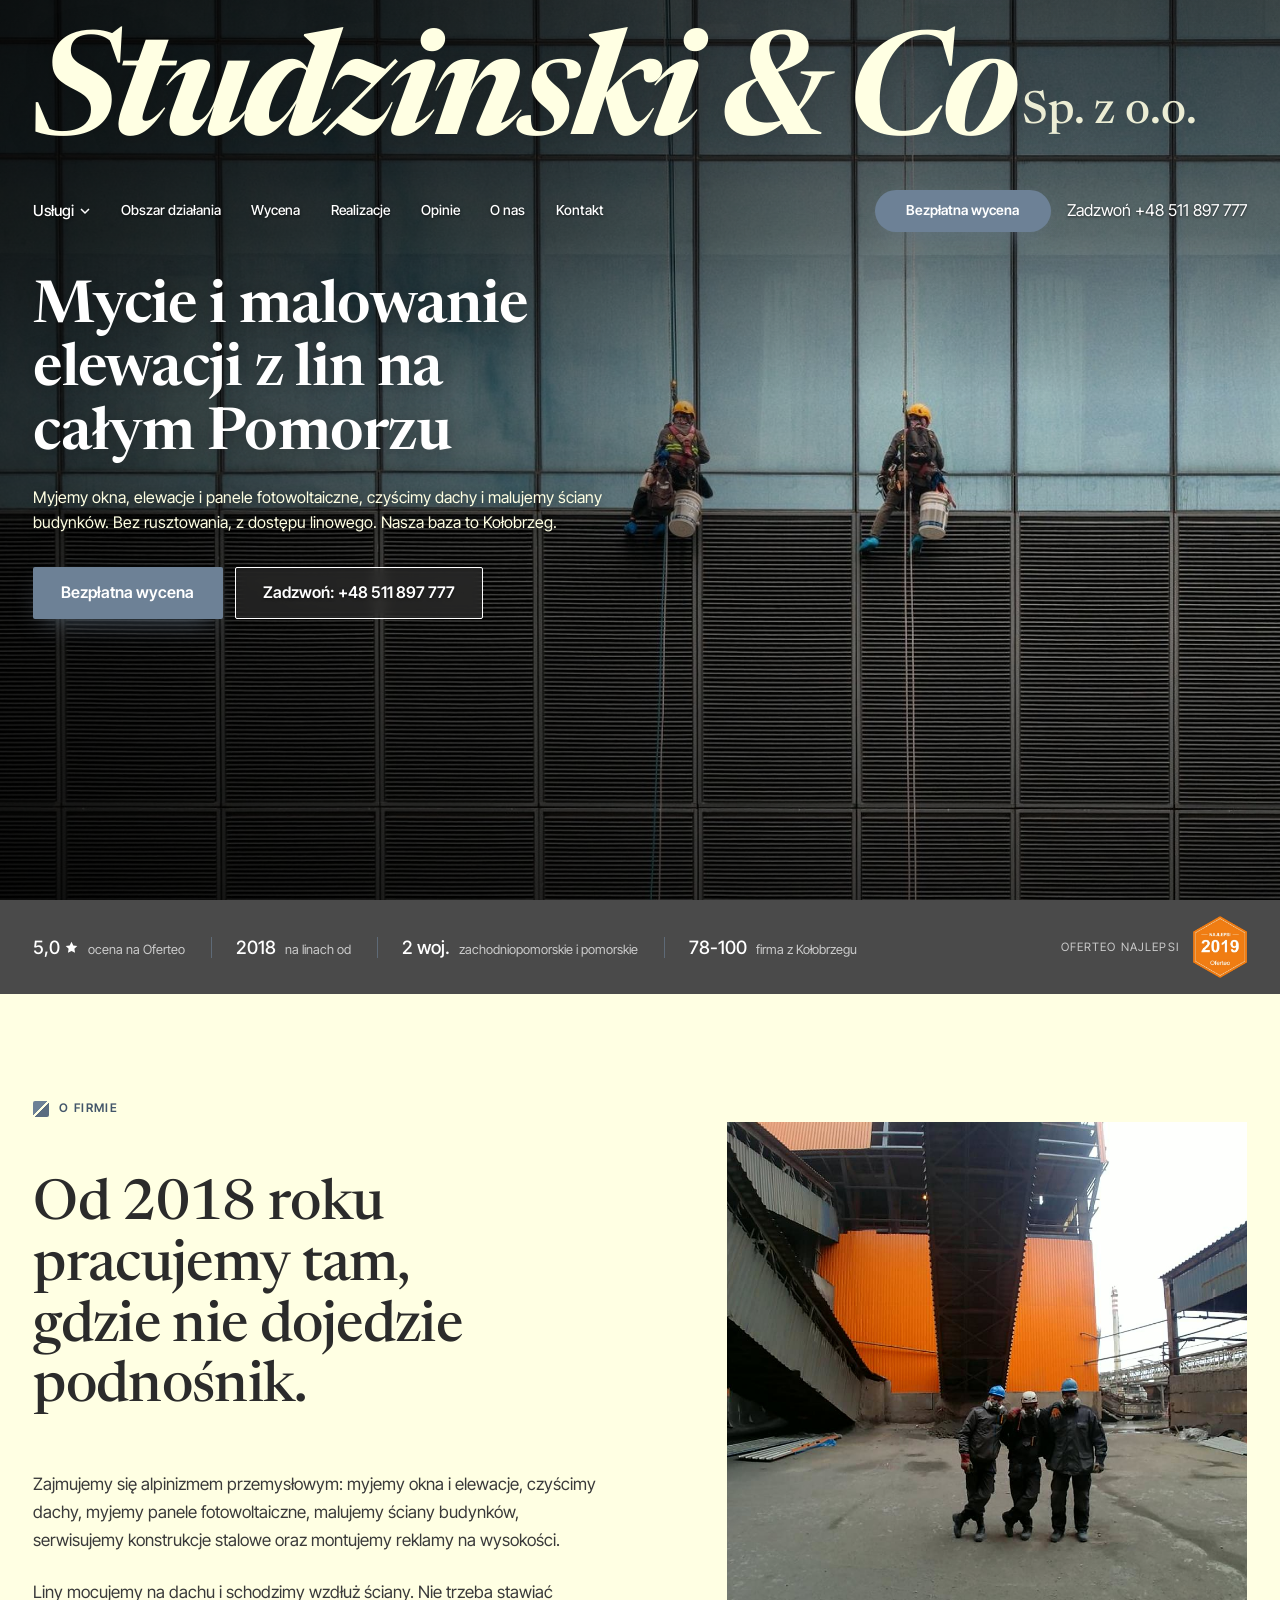
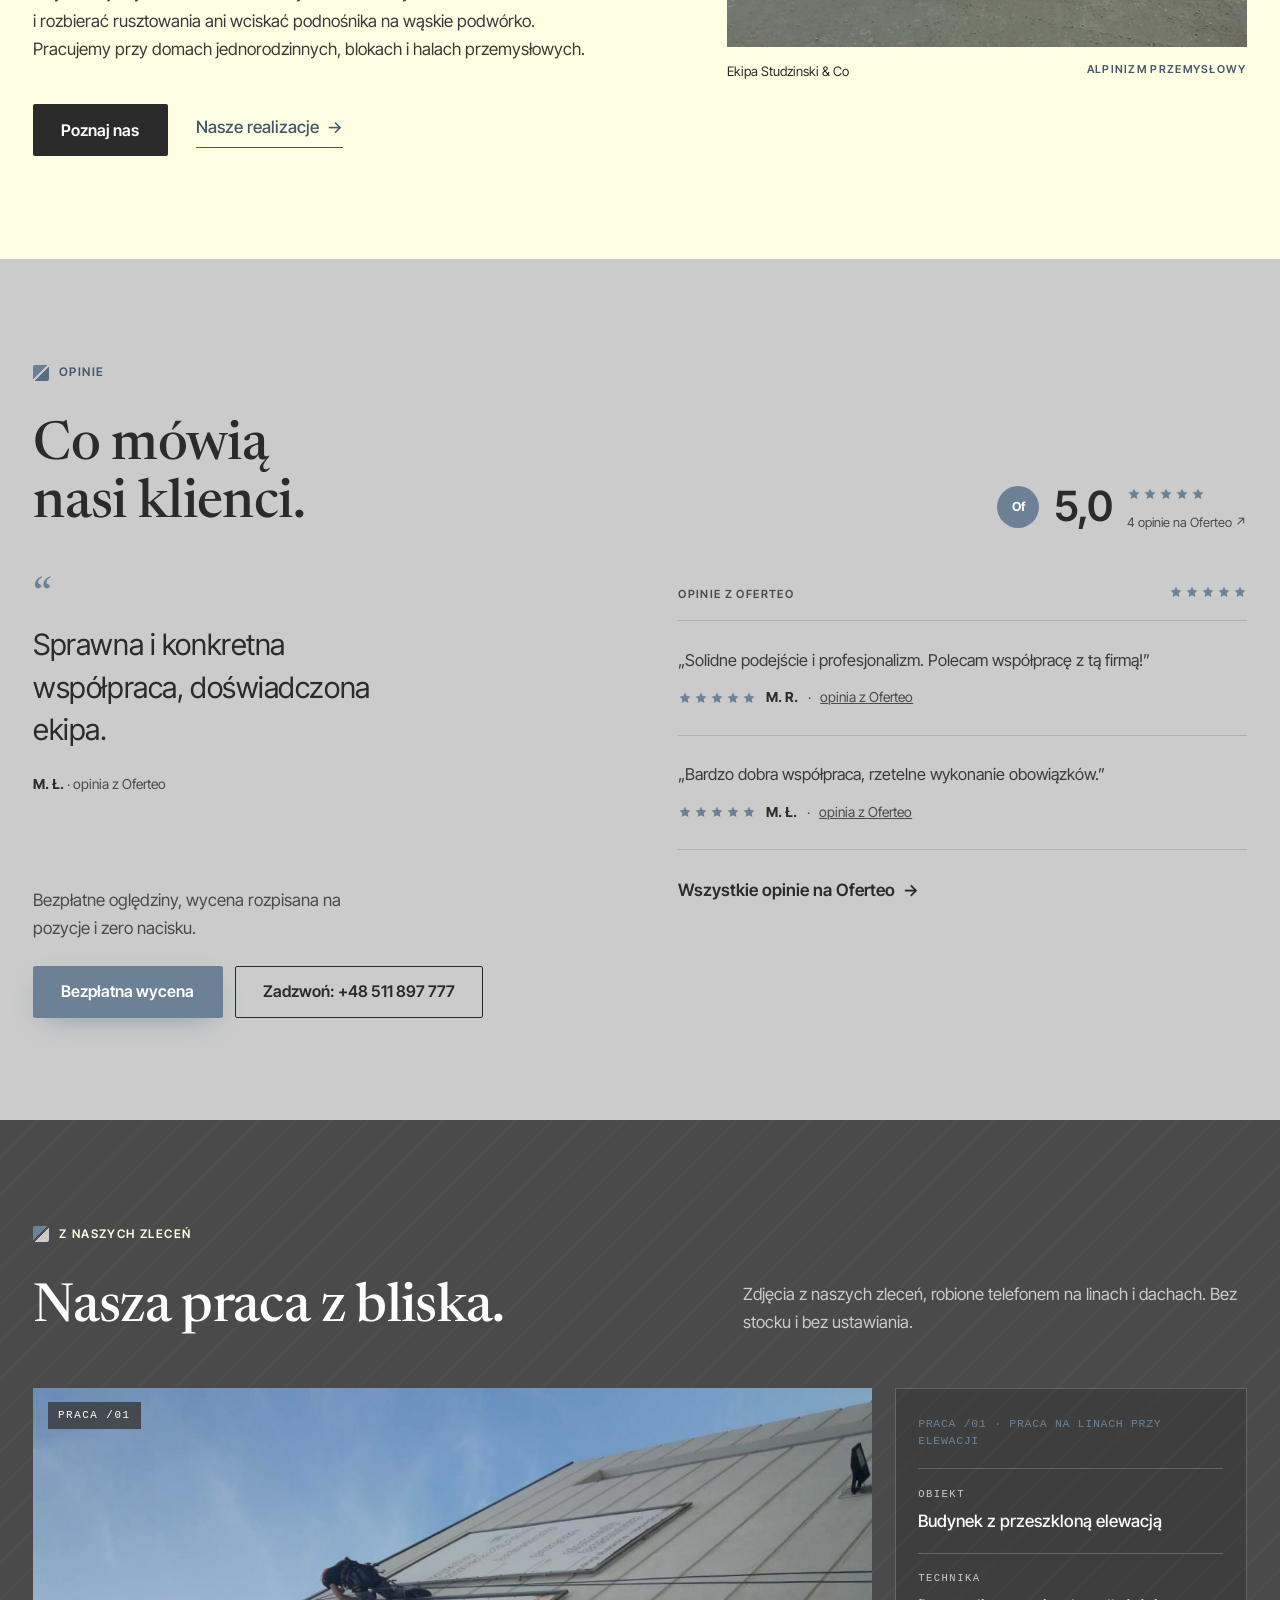
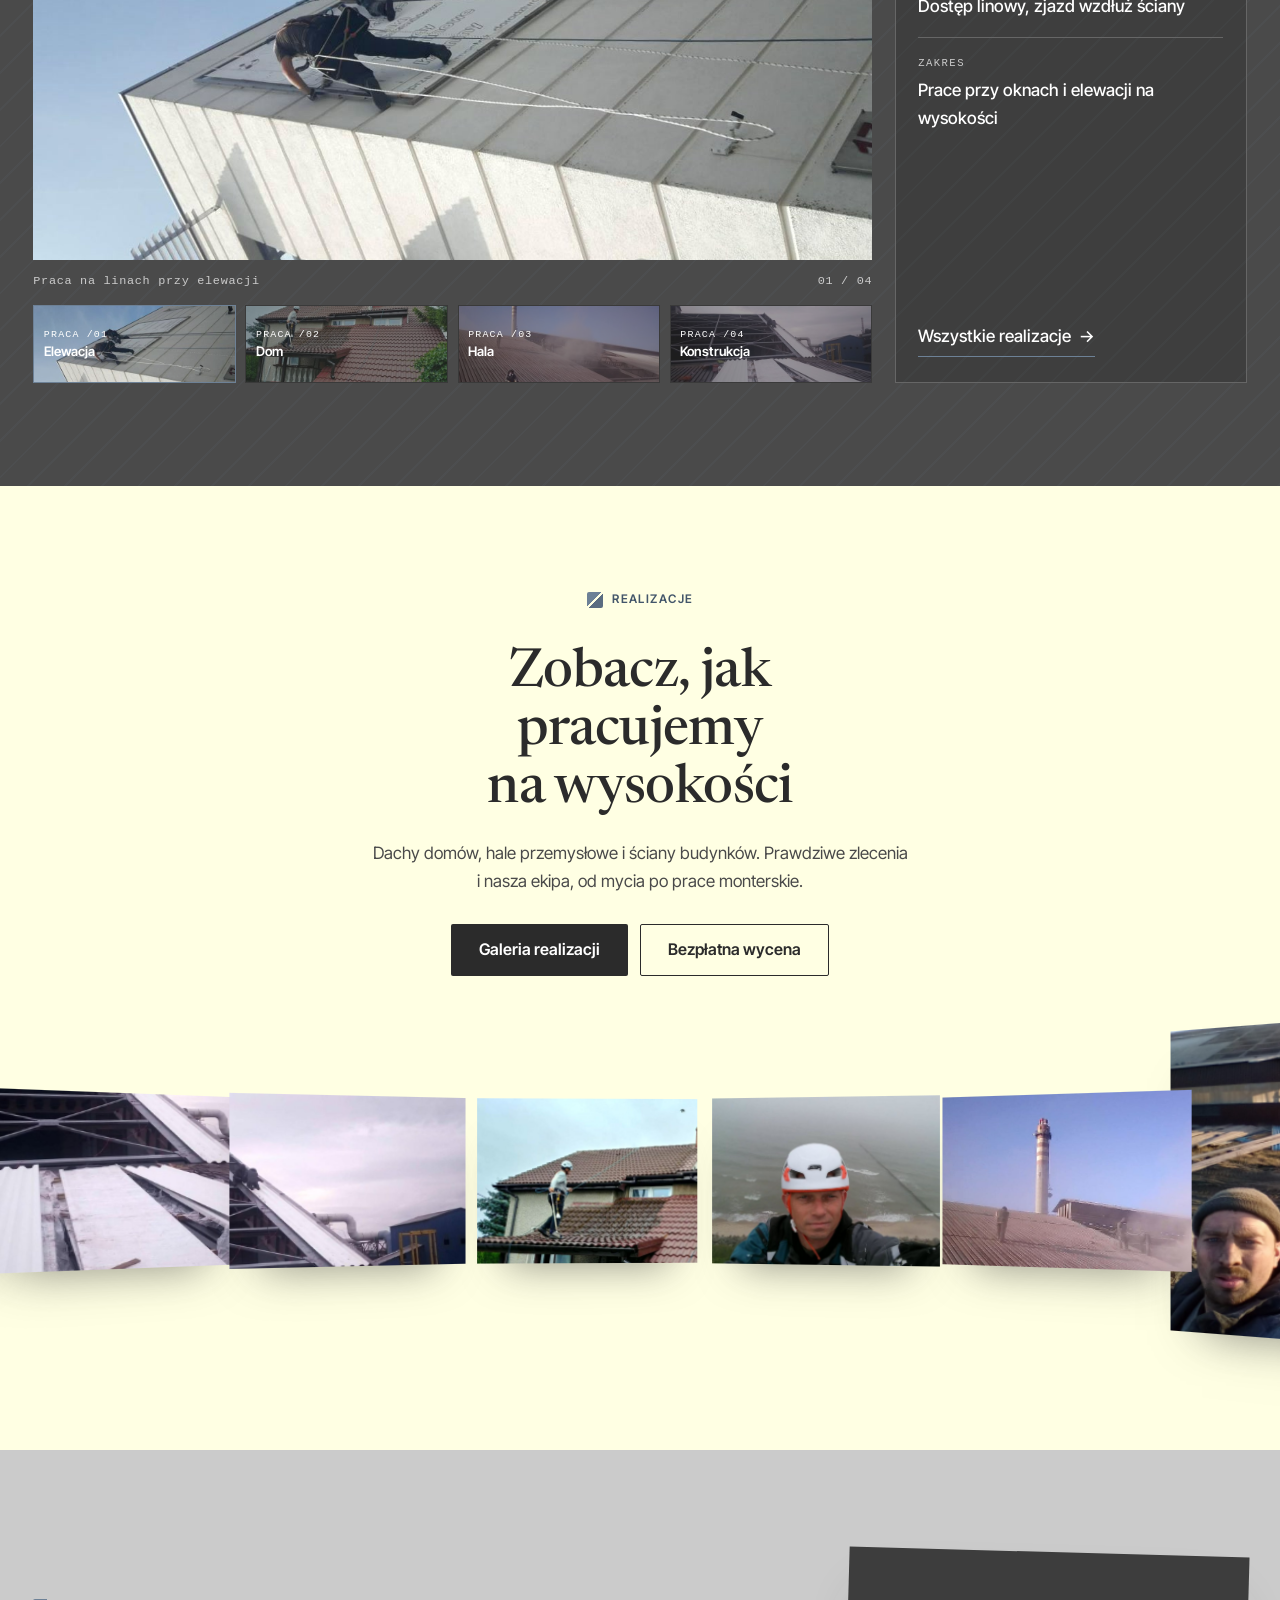
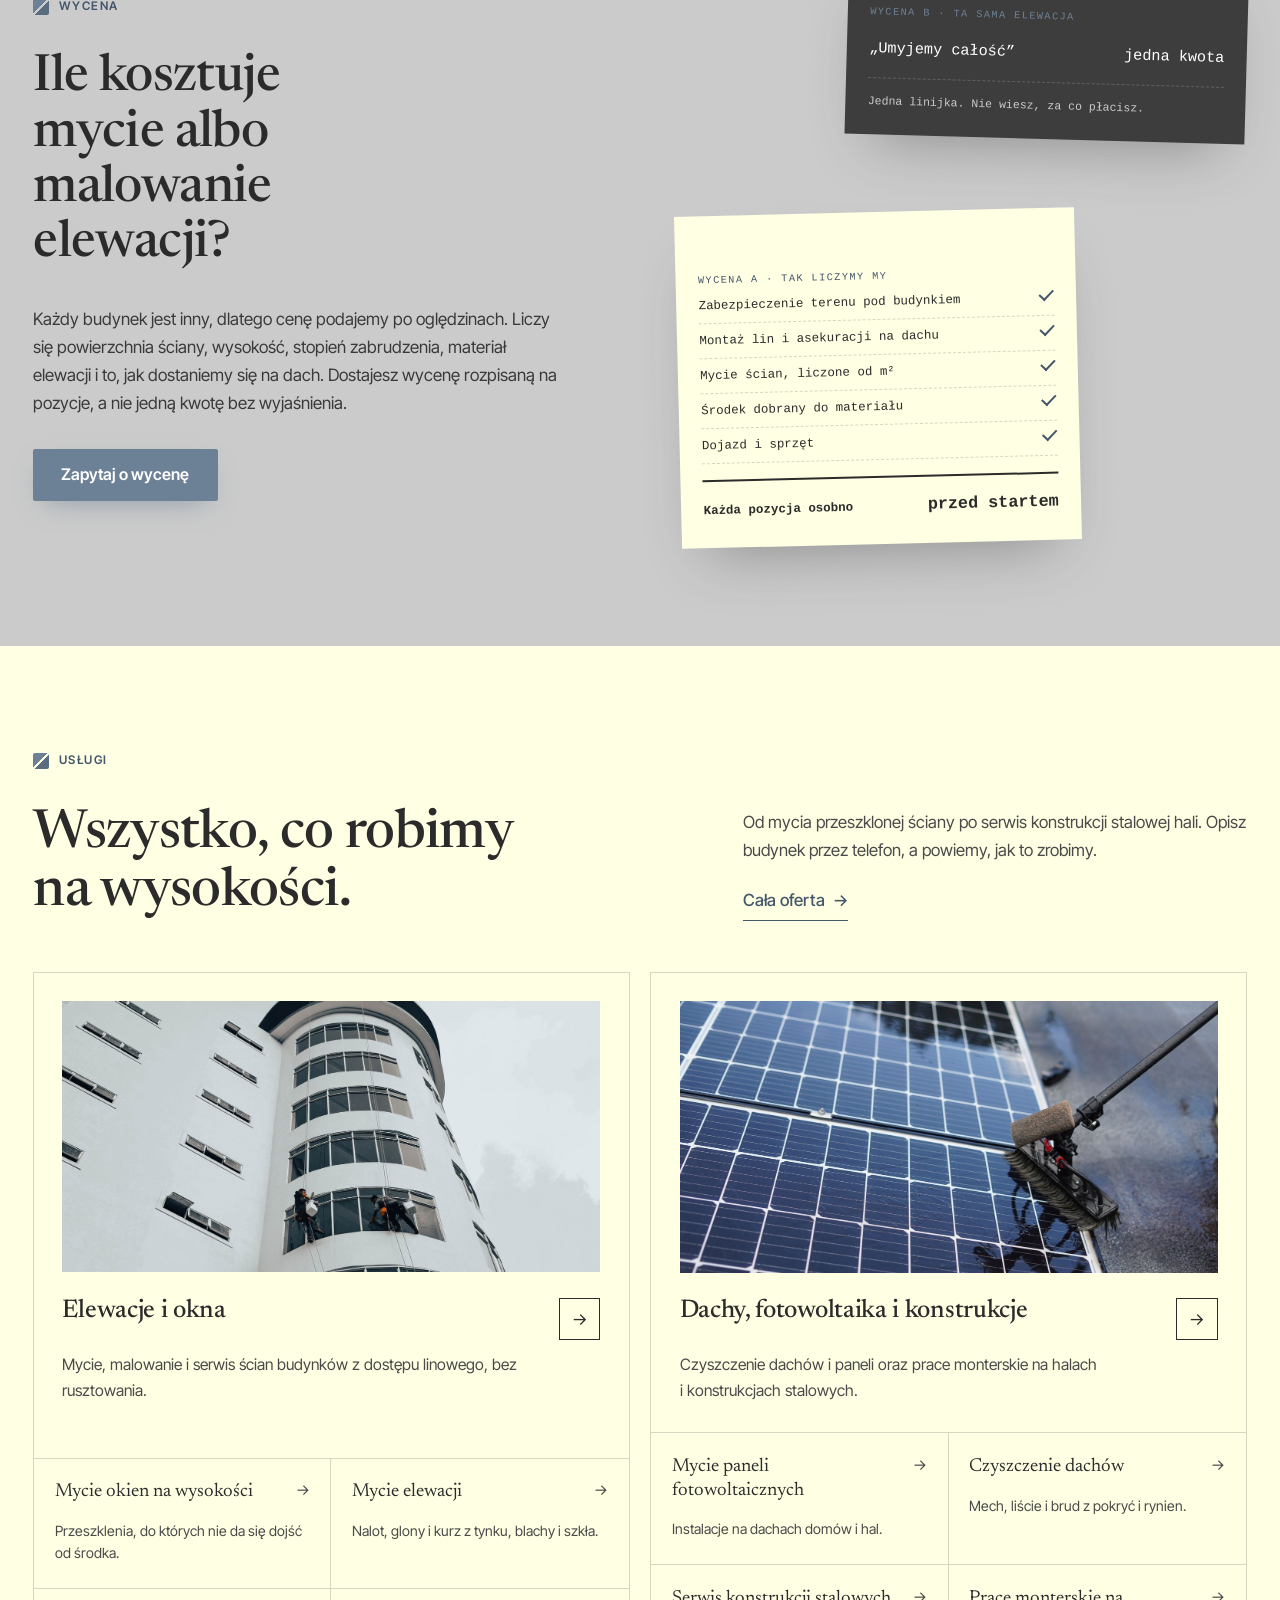
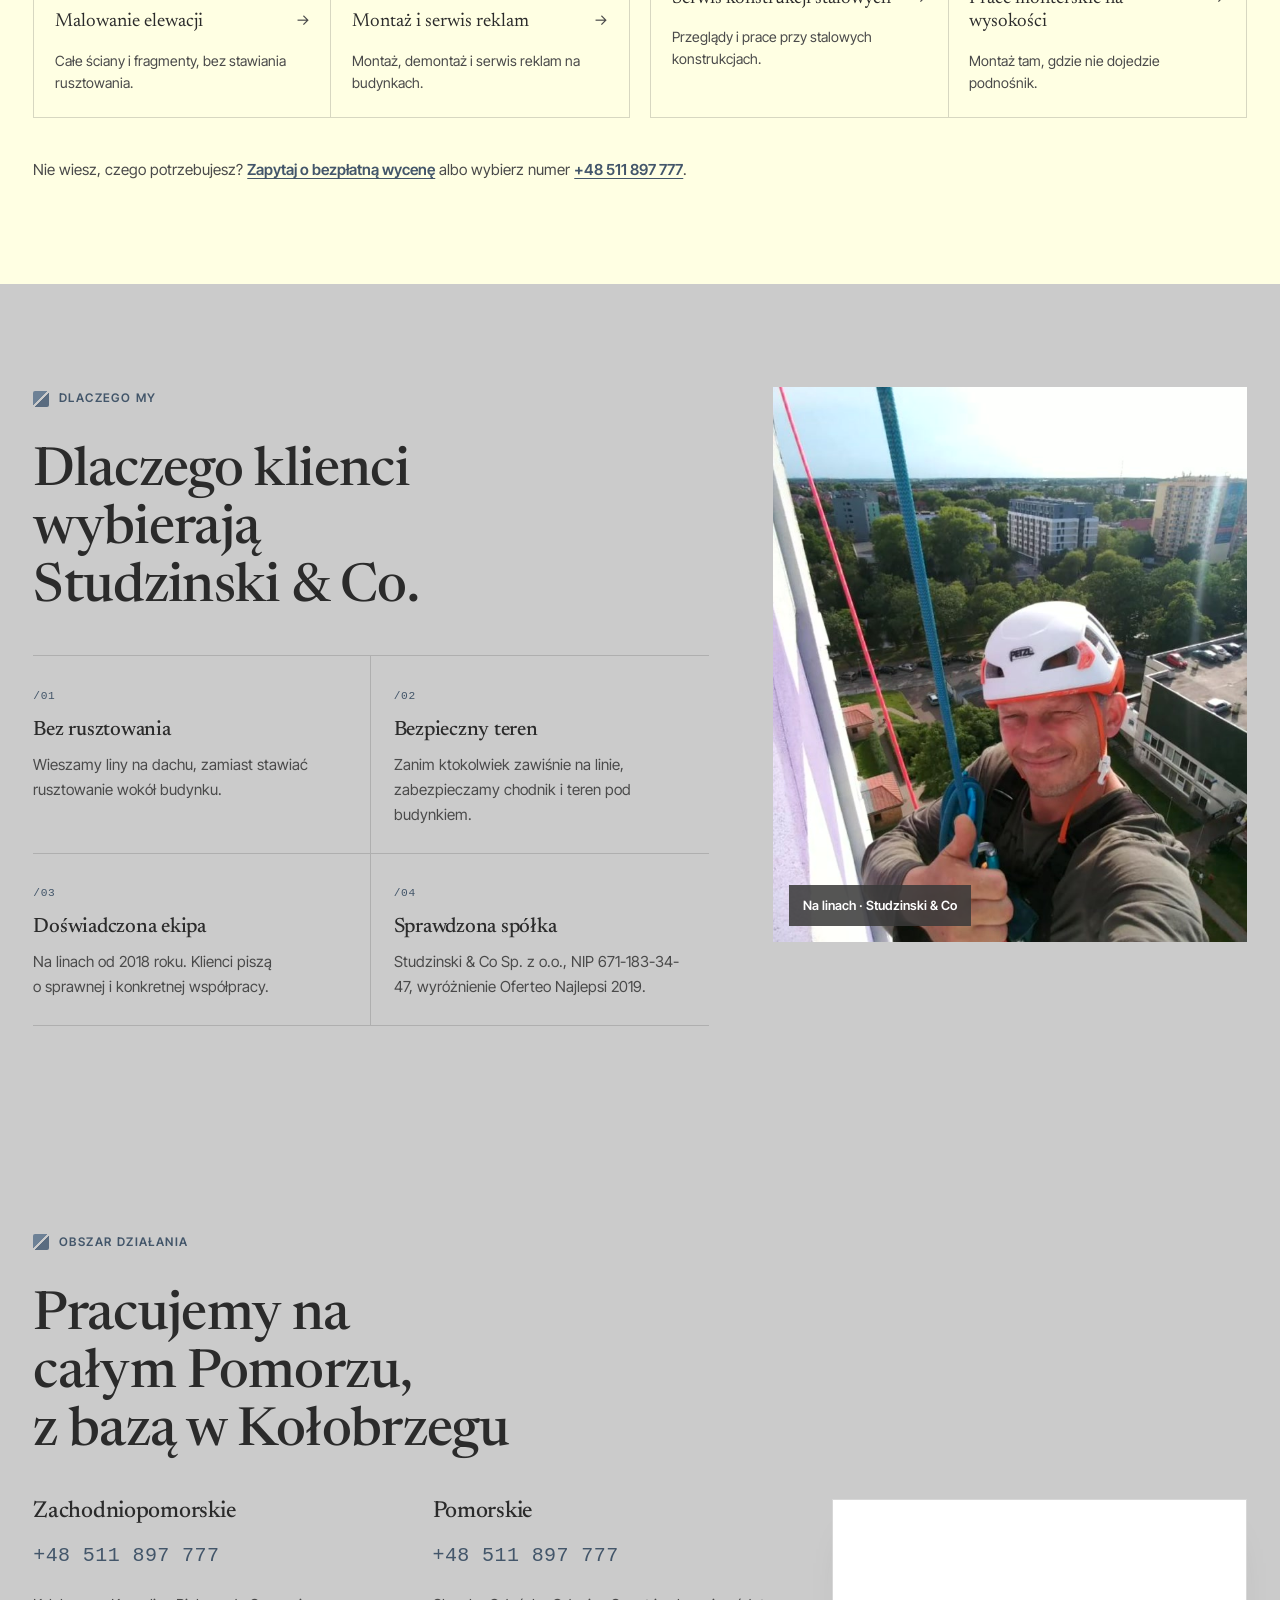
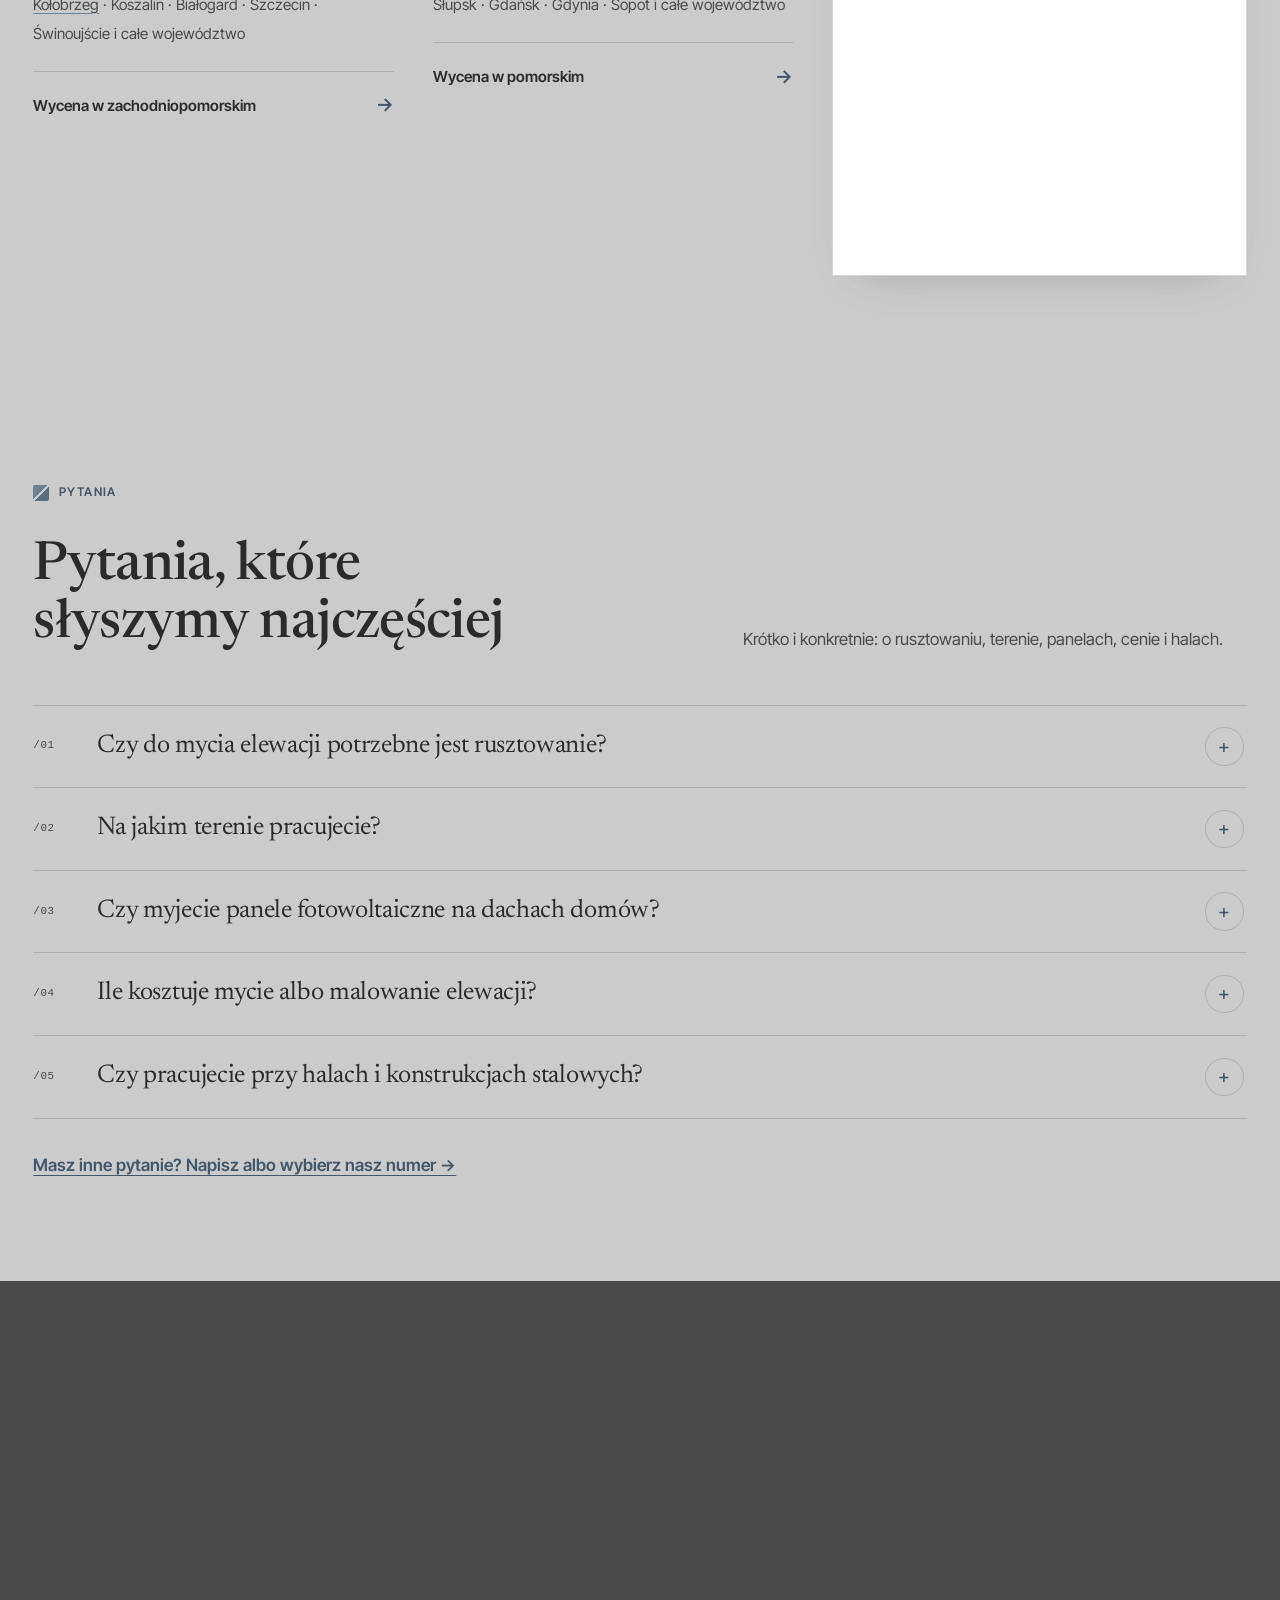
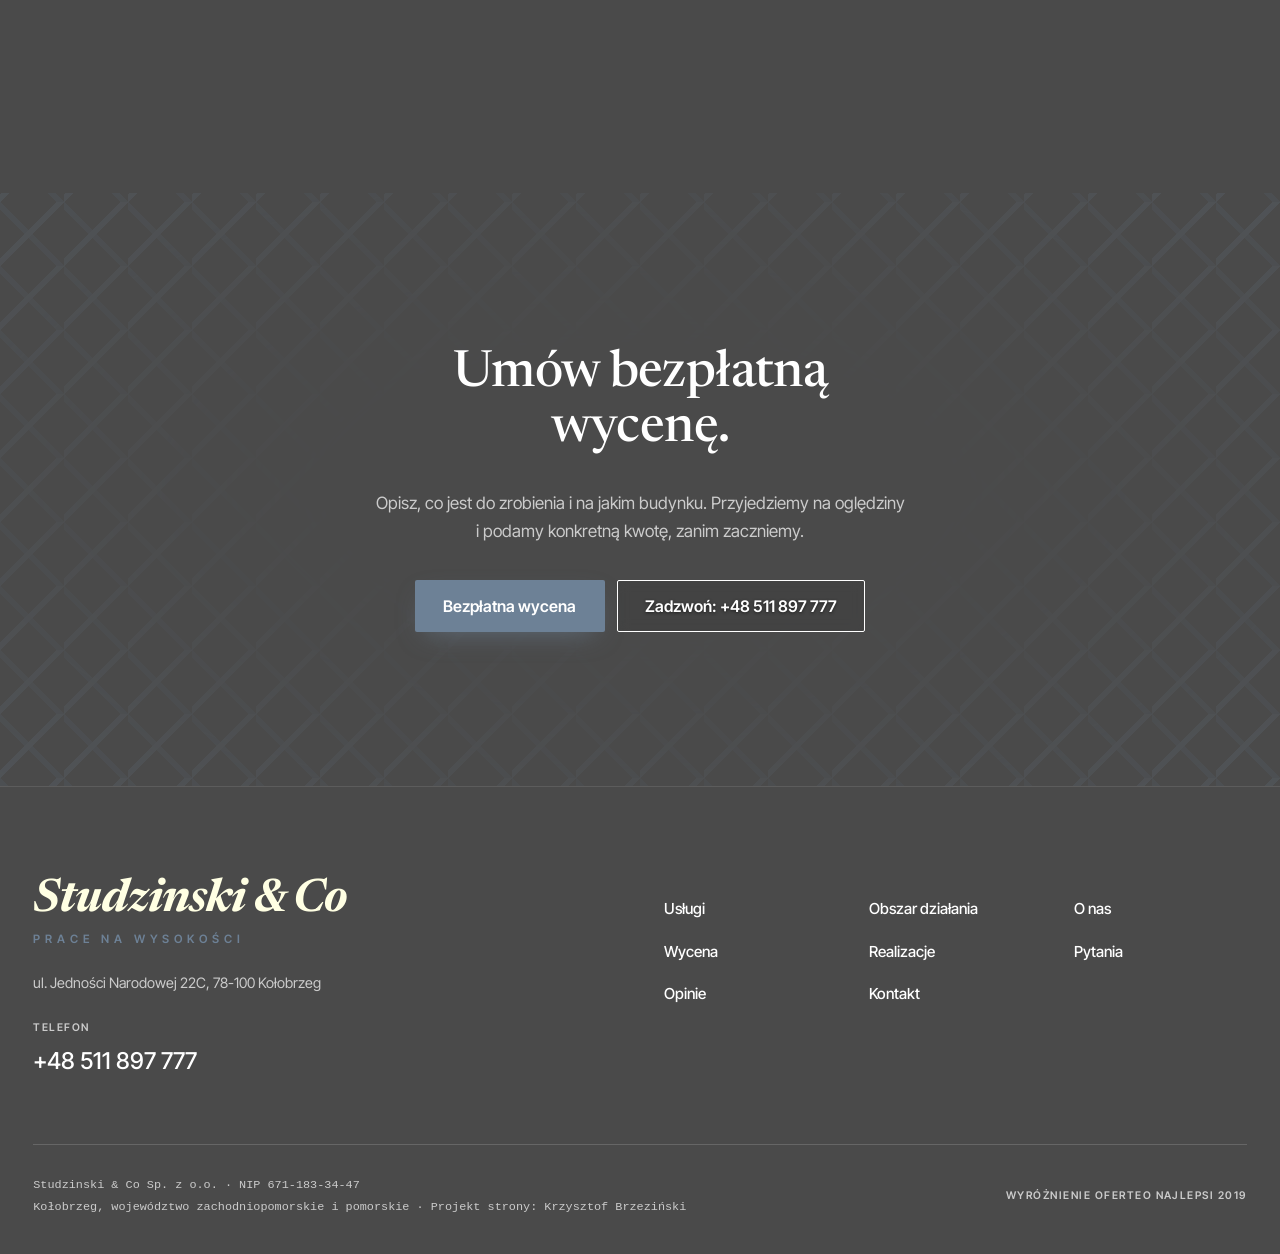
==== commit 23afe275: "Kolory Ink wash na całej stronie: krem #FFFFE3, szare sekcje #CBCBCB, grafitowe pasy i stopka #4A4A4" ====
--- a/index.html
+++ b/index.html
@@ -6,7 +6,7 @@
 <title>Studzinski &amp; Co - mycie i&nbsp;malowanie elewacji z&nbsp;lin · Kołobrzeg</title>
 <meta name="description" content="Studzinski &amp; Co z Kołobrzegu: alpinizm przemysłowy. Mycie okien, elewacji i paneli fotowoltaicznych, malowanie elewacji, czyszczenie dachów. Zachodniopomorskie i pomorskie.">
 <meta name="robots" content="noindex, nofollow">
-<meta name="theme-color" content="#101619">
+<meta name="theme-color" content="#4A4A4A">
 <meta property="og:type" content="website">
 <meta property="og:locale" content="pl_PL">
 <meta property="og:site_name" content="Studzinski &amp; Co">
--- a/assets/styles.css
+++ b/assets/styles.css
@@ -2,10 +2,10 @@
    o firmie, opinie, ciemna przeglądarka zleceń, wstęga realizacji, wycena, usługi w dwóch panelach,
    dlaczego my, obszar, FAQ, ciemne CTA, ciemna stopka). Jedna paleta, jeden akcent. */
 :root{
-  --teal:#1aa2a7; --teal-deep:#147f83; --teal-text:#11797d; --teal-soft:#d9efef;
-  --ink:#14181a; --ink-deep:#101619; --ink-panel:#151b1d; --ink-body:#3f4647;
-  --paper:#fafaf7; --paper-sunken:#f4f3ef; --hairline:#e3e1dc; --rule-dark:#394043;
-  --slate:#5c6668; --slate-soft:#8c9394; --white:#fff;
+  --teal:#6D8196; --teal-deep:#5a6c80; --teal-text:#43566a; --teal-soft:#CBCBCB;
+  --ink:#2b2b2b; --ink-deep:#4A4A4A; --ink-panel:#3d3d3d; --ink-body:#3a3a3a;
+  --paper:#FFFFE3; --paper-sunken:#CBCBCB; --hairline:rgba(74,74,74,.22); --rule-dark:#666666;
+  --slate:#4A4A4A; --slate-soft:#5e5e5e; --white:#fff;
   --accent:var(--teal); --accent-d:var(--teal-deep);
   --f-display:"Newsreader",Georgia,"Times New Roman",serif;
   --f-sans:"Inter Tight",system-ui,-apple-system,"Segoe UI",sans-serif;
@@ -31,22 +31,22 @@
 .eyebrow{display:inline-flex;align-items:center;gap:.6rem;font-size:.74rem;font-weight:600;letter-spacing:.12em;text-transform:uppercase;color:var(--teal-text)}
 .eyebrow::before{content:"";width:16px;height:16px;flex:none;background:
   linear-gradient(135deg,var(--teal) 0 45%,transparent 45% 55%,var(--teal-deep) 55% 100%);border-radius:2px}
-.on-dark .eyebrow{color:#e8f3f3}
-.on-dark .eyebrow::before{background:linear-gradient(135deg,var(--teal) 0 45%,transparent 45% 55%,#7fd3d6 55% 100%)}
+.on-dark .eyebrow{color:#FFFFE3}
+.on-dark .eyebrow::before{background:linear-gradient(135deg,var(--teal) 0 45%,transparent 45% 55%,#CBCBCB 55% 100%)}
 
 /* ---------- przyciski ---------- */
 .btn{position:relative;display:inline-flex;align-items:center;justify-content:center;gap:.55rem;min-height:3.25rem;padding:.85rem 1.7rem;font:600 1rem/1.2 var(--f-sans);text-decoration:none;border:1.5px solid transparent;border-radius:2px;cursor:pointer;overflow:hidden;
   transition:background-color .72s var(--ease),color .72s var(--ease),border-color .72s var(--ease),box-shadow .72s var(--ease)}
-.btn-teal{background:linear-gradient(180deg,#5fdcd9 0%,var(--teal) 100%);color:var(--ink);box-shadow:0 10px 28px -12px rgba(26,162,167,.75)}
-.btn-teal:hover{background:var(--accent-d);color:#fff;box-shadow:0 0 0 3px rgba(26,162,167,.25)}
+.btn-teal{background:var(--teal);color:#fff;box-shadow:0 10px 28px -12px rgba(109,129,150,.75)}
+.btn-teal:hover{background:var(--accent-d);color:#fff;box-shadow:0 0 0 3px rgba(109,129,150,.25)}
 .btn-line-light{border-color:#fff;color:#fff;background:transparent}
-.hero .btn-line-light,.cta-dark .btn-line-light{background:rgba(16,22,25,.42);text-shadow:0 1px 3px rgba(0,0,0,.55);-webkit-backdrop-filter:blur(6px);backdrop-filter:blur(6px)}
+.hero .btn-line-light,.cta-dark .btn-line-light{background:rgba(58,58,58,.42);text-shadow:0 1px 3px rgba(0,0,0,.55);-webkit-backdrop-filter:blur(6px);backdrop-filter:blur(6px)}
 .hero .btn-line-light:hover,.cta-dark .btn-line-light:hover{background:#fff;text-shadow:none}
 .btn-line-light:hover{background:#fff;color:var(--ink);box-shadow:0 0 0 3px rgba(255,255,255,.22)}
 .btn-dark{background:var(--ink);color:#fff}
-.btn-dark:hover{background:var(--accent-d);color:#fff;box-shadow:0 0 0 3px rgba(26,162,167,.25)}
+.btn-dark:hover{background:var(--accent-d);color:#fff;box-shadow:0 0 0 3px rgba(109,129,150,.25)}
 .btn-line-dark{border-color:var(--ink);color:var(--ink);background:transparent}
-.btn-line-dark:hover{background:var(--ink);color:#fff;box-shadow:0 0 0 3px rgba(20,24,26,.14)}
+.btn-line-dark:hover{background:var(--ink);color:#fff;box-shadow:0 0 0 3px rgba(74,74,74,.14)}
 .btn-sm{min-height:2.6rem;padding:.55rem 1.1rem;font-size:.86rem}
 .btn-pill{border-radius:999px}
 .btn-row{display:flex;flex-wrap:wrap;gap:.75rem}
@@ -64,7 +64,7 @@
 .has-drop>.nav-item{display:inline-flex;align-items:center;gap:.35rem;font-size:.95rem}
 .has-drop .chev{width:10px;height:10px;transition:transform .35s var(--ease)}
 .has-drop:hover .chev,.has-drop:focus-within .chev{transform:rotate(180deg)}
-.drop{position:absolute;left:-1rem;top:100%;margin-top:10px;min-width:330px;background:#fff;color:var(--ink);border:1px solid var(--hairline);box-shadow:0 24px 50px -20px rgba(16,22,25,.35);padding:.6rem;opacity:0;visibility:hidden;transform:translateY(6px);transition:opacity .3s var(--ease),transform .3s var(--ease),visibility .3s;z-index:60}
+.drop{position:absolute;left:-1rem;top:100%;margin-top:10px;min-width:330px;background:#FFFFE3;color:var(--ink);border:1px solid var(--hairline);box-shadow:0 24px 50px -20px rgba(58,58,58,.35);padding:.6rem;opacity:0;visibility:hidden;transform:translateY(6px);transition:opacity .3s var(--ease),transform .3s var(--ease),visibility .3s;z-index:60}
 .drop::before{content:"";position:absolute;left:0;right:0;top:-12px;height:12px}
 .has-drop:hover .drop,.has-drop:focus-within .drop{opacity:1;visibility:visible;transform:none}
 .drop-cat{font-size:.68rem;font-weight:600;letter-spacing:.12em;text-transform:uppercase;color:var(--teal-text);padding:.7rem .8rem .3rem}
@@ -79,43 +79,43 @@
 .burger span{display:block;width:20px;height:1.5px;background:currentColor;box-shadow:0 -6px 0 currentColor,0 6px 0 currentColor}
 
 /* ---------- HERO strony głównej ---------- */
-.hero{position:relative;isolation:isolate;min-height:min(100svh,980px);display:flex;flex-direction:column;color:#fff;overflow:clip;background:#0f3f46}
+.hero{position:relative;isolation:isolate;min-height:min(100svh,980px);display:flex;flex-direction:column;color:#fff;overflow:clip;background:#4A4A4A}
 .hero>.hero-img{position:absolute;inset:0;width:100%;height:100%;object-fit:cover;object-position:50% 58%;z-index:-2}
 .hero::after{content:"";position:absolute;inset:0;z-index:-1;background:
-  linear-gradient(90deg,rgba(9,24,28,.72) 0%,rgba(9,24,28,.45) 38%,rgba(9,24,28,.05) 70%),
-  linear-gradient(180deg,rgba(9,24,28,.62) 0%,rgba(9,24,28,.42) 26%,rgba(9,24,28,0) 44%,rgba(9,24,28,0) 70%,rgba(9,24,28,.45) 100%)}
-.wordmark{display:block;padding:clamp(1.2rem,2.6vw,2.4rem) var(--gutter) 0;font-family:var(--f-display);font-style:italic;font-weight:700;color:#f5efe3;text-decoration:none;line-height:.95;letter-spacing:-.035em;font-size:clamp(3.1rem,11.2vw,11rem);white-space:nowrap;text-shadow:0 2px 30px rgba(0,0,0,.18)}
+  linear-gradient(90deg,rgba(0,0,0,.72) 0%,rgba(0,0,0,.45) 38%,rgba(0,0,0,.05) 70%),
+  linear-gradient(180deg,rgba(0,0,0,.62) 0%,rgba(0,0,0,.42) 26%,rgba(0,0,0,0) 44%,rgba(0,0,0,0) 70%,rgba(0,0,0,.45) 100%)}
+.wordmark{display:block;padding:clamp(1.2rem,2.6vw,2.4rem) var(--gutter) 0;font-family:var(--f-display);font-style:italic;font-weight:700;color:#FFFFE3;text-decoration:none;line-height:.95;letter-spacing:-.035em;font-size:clamp(3.1rem,11.2vw,11rem);white-space:nowrap;text-shadow:0 2px 30px rgba(0,0,0,.18)}
 .wordmark small{font-size:.32em;letter-spacing:0;font-style:normal;font-weight:500;margin-left:.15em;vertical-align:.25em;opacity:.9}
 .hero-bar{display:flex;align-items:center;gap:1rem;padding:clamp(.8rem,1.6vw,1.6rem) var(--gutter) 0}
 .hero-copy{padding:clamp(2rem,5svh,3.6rem) var(--gutter) clamp(2.5rem,7svh,5rem);max-width:min(980px,100%)}
 .hero h1{color:#fff;font-weight:600;font-size:clamp(2.35rem,min(4.6vw,8.2svh),4.6rem);max-width:19ch;text-shadow:0 2px 24px rgba(0,0,0,.35)}
-.hero-lead{margin-top:1.1rem;max-width:36rem;font-size:clamp(1rem,1.25vw,1.12rem);line-height:1.6;color:#eef6f6;text-shadow:0 1px 12px rgba(0,0,0,.4)}
+.hero-lead{margin-top:1.1rem;max-width:36rem;font-size:clamp(1rem,1.25vw,1.12rem);line-height:1.6;color:#FFFFE3;text-shadow:0 1px 12px rgba(0,0,0,.4)}
 .hero .btn-row{margin-top:clamp(1.4rem,3.4svh,2.1rem)}
 .hero .btn{min-width:11rem}
 .hero-fill{flex:1}
 
 /* ---------- pas zaufania ---------- */
-.trust{background:var(--ink-deep);color:#dfe6e6}
+.trust{background:var(--ink-deep);color:#FFFFE3}
 .trust .wrap{display:flex;align-items:center;justify-content:space-between;gap:2rem;padding-top:1rem;padding-bottom:1rem;flex-wrap:wrap}
 .trust-items{display:flex;flex-wrap:wrap;align-items:center;gap:.9rem clamp(1.4rem,4vw,4.2rem);margin:0;padding:0;list-style:none}
-.trust-items li{display:flex;align-items:baseline;gap:.55rem;font-size:.8rem;color:#b9c3c4;position:relative}
+.trust-items li{display:flex;align-items:baseline;gap:.55rem;font-size:.8rem;color:#CBCBCB;position:relative}
 .trust-items li+li::before{content:"";position:absolute;left:calc(-1 * clamp(.7rem,2vw,2.1rem));top:15%;bottom:15%;width:1px;background:var(--teal);opacity:.6}
 .trust-items b{font-size:1.15rem;font-weight:500;color:#fff;display:inline-flex;align-items:center;gap:.25rem}
 .trust-items svg{width:15px;height:15px;color:#fff}
-.trust-badge{display:flex;align-items:center;gap:.8rem;font-size:.72rem;letter-spacing:.1em;text-transform:uppercase;color:#9fb0b1}
+.trust-badge{display:flex;align-items:center;gap:.8rem;font-size:.72rem;letter-spacing:.1em;text-transform:uppercase;color:#CBCBCB}
 .trust-badge img{width:54px;height:auto}
 
 /* ---------- sekcje ogólne ---------- */
 .sec{padding:clamp(5rem,8vw,8.5rem) 0}
 .sec-paper{background:var(--paper)}
-.sec-white{background:#fff}
+.sec-white{background:#CBCBCB}
 .sec-sunken{background:var(--paper-sunken)}
-.sec-dark{background:var(--ink-deep);color:#c9d2d3}
+.sec-dark{background:var(--ink-deep);color:#CBCBCB}
 .sec-dark h2,.sec-dark h3{color:#fff}
 .h2{font-size:clamp(2.3rem,4.2vw,4rem);margin-top:clamp(1.4rem,2.2vw,2.2rem)}
 .sec-head{display:grid;grid-template-columns:minmax(0,1fr) minmax(18rem,31.5rem);align-items:end;gap:2rem 4rem;margin-bottom:clamp(2.4rem,4vw,3.6rem)}
 .sec-head p{font-size:1.05rem;color:var(--slate);max-width:31.5rem}
-.sec-dark .sec-head p{color:#a9b4b5}
+.sec-dark .sec-head p{color:#CBCBCB}
 
 /* ---------- O firmie ---------- */
 .about{display:grid;grid-template-columns:minmax(0,1fr) minmax(0,.86fr);gap:clamp(2.5rem,7vw,7.5rem);align-items:start}
@@ -135,7 +135,7 @@
 .rev-top{display:grid;grid-template-columns:minmax(0,1fr) auto;align-items:end;gap:2rem}
 .rev-top h2{max-width:12ch}
 .rating{display:flex;align-items:center;gap:.9rem;text-decoration:none;color:var(--ink)}
-.rating-src{width:42px;height:42px;border-radius:50%;background:#b45309;color:#fff;font:700 .78rem/1 var(--f-sans);display:grid;place-items:center;flex:none}
+.rating-src{width:42px;height:42px;border-radius:50%;background:#6D8196;color:#fff;font:700 .78rem/1 var(--f-sans);display:grid;place-items:center;flex:none}
 .rating b{font-size:2.6rem;font-weight:600;letter-spacing:-.02em;line-height:1}
 .rating small{display:block;font-size:.8rem;color:var(--slate);margin-top:.2rem}
 .stars{display:inline-flex;gap:2px;color:var(--teal)}
@@ -159,22 +159,22 @@
 .jobs-sec::before{content:"";position:absolute;inset:0;opacity:.07;pointer-events:none;background-image:repeating-linear-gradient(135deg,var(--teal) 0 2px,transparent 2px 26px)}
 .jobs-sec .wrap{position:relative}
 .jobs{display:grid;grid-template-columns:minmax(0,1fr) minmax(16rem,22rem);gap:1.4rem}
-.stage{position:relative;aspect-ratio:16/9;overflow:hidden;background:#0b1012}
+.stage{position:relative;aspect-ratio:16/9;overflow:hidden;background:#3a3a3a}
 .stage img{position:absolute;inset:0;width:100%;height:100%;object-fit:cover;opacity:0;transition:opacity .7s var(--ease)}
 .stage img.on{opacity:1}
-.stage-tag{position:absolute;top:.9rem;left:.9rem;z-index:2;background:rgba(16,22,25,.82);color:#fff;font:500 .68rem/1 var(--f-mono);letter-spacing:.14em;padding:.5rem .65rem;text-transform:uppercase}
-.stage-foot{display:flex;justify-content:space-between;margin-top:.8rem;font:.74rem/1.4 var(--f-mono);letter-spacing:.06em;color:#97a3a4}
+.stage-tag{position:absolute;top:.9rem;left:.9rem;z-index:2;background:rgba(58,58,58,.82);color:#fff;font:500 .68rem/1 var(--f-mono);letter-spacing:.14em;padding:.5rem .65rem;text-transform:uppercase}
+.stage-foot{display:flex;justify-content:space-between;margin-top:.8rem;font:.74rem/1.4 var(--f-mono);letter-spacing:.06em;color:#CBCBCB}
 .thumbs{display:grid;grid-template-columns:repeat(4,minmax(0,1fr));gap:.6rem;margin-top:1rem}
-.thumb{position:relative;aspect-ratio:2.6/1;overflow:hidden;border:1.5px solid transparent;padding:0;background:#0b1012;cursor:pointer;color:#fff;text-align:left}
+.thumb{position:relative;aspect-ratio:2.6/1;overflow:hidden;border:1.5px solid transparent;padding:0;background:#3a3a3a;cursor:pointer;color:#fff;text-align:left}
 .thumb img{position:absolute;inset:0;width:100%;height:100%;object-fit:cover;opacity:.5;transition:opacity .5s var(--ease)}
 .thumb span{position:relative;display:block;padding:.45rem .6rem;font:.62rem/1.3 var(--f-mono);letter-spacing:.12em;text-transform:uppercase}
 .thumb b{display:block;font:600 .82rem/1.2 var(--f-sans);letter-spacing:0;text-transform:none;margin-top:.15rem}
 .thumb:hover img,.thumb.on img{opacity:.85}
 .thumb.on{border-color:var(--teal)}
-.job-panel{border:1px solid var(--rule-dark);background:rgba(21,27,29,.75);padding:1.6rem 1.4rem;display:flex;flex-direction:column}
+.job-panel{border:1px solid var(--rule-dark);background:rgba(0,0,0,.16);padding:1.6rem 1.4rem;display:flex;flex-direction:column}
 .job-panel .mono{font-size:.72rem;color:var(--teal);text-transform:uppercase;line-height:1.5}
 .job-panel dl{margin:1.2rem 0 0}
-.job-panel dt{font:.66rem/1.4 var(--f-mono);letter-spacing:.14em;text-transform:uppercase;color:#8b9798;margin-top:1.1rem;padding-top:1.1rem;border-top:1px solid var(--rule-dark)}
+.job-panel dt{font:.66rem/1.4 var(--f-mono);letter-spacing:.14em;text-transform:uppercase;color:#CBCBCB;margin-top:1.1rem;padding-top:1.1rem;border-top:1px solid var(--rule-dark)}
 .job-panel dt:first-child{margin-top:0}
 .job-panel dd{margin:.35rem 0 0;color:#fff;font-weight:500}
 .job-panel .link-arrow{margin-top:auto;align-self:flex-start;padding-top:1.6rem}
@@ -188,7 +188,7 @@
 .ribbon{position:relative;height:clamp(16rem,26vw,22rem);margin-top:clamp(1.5rem,3vw,2.5rem);perspective:1100px;cursor:grab;touch-action:pan-y;user-select:none}
 .ribbon:active{cursor:grabbing}
 .r-item{position:absolute;left:50%;top:50%;width:clamp(9rem,17vw,15rem);margin:0;transform-style:preserve-3d;will-change:transform}
-.r-item img{width:100%;aspect-ratio:3/4;object-fit:cover;box-shadow:0 30px 40px -28px rgba(16,22,25,.55);pointer-events:none}
+.r-item img{width:100%;aspect-ratio:3/4;object-fit:cover;box-shadow:0 30px 40px -28px rgba(58,58,58,.55);pointer-events:none}
 .r-item.landscape img{aspect-ratio:4/3}
 
 /* ---------- wycena ---------- */
@@ -197,22 +197,22 @@
 .cost p{margin-top:2rem;max-width:33rem;color:var(--ink-body)}
 .cost .btn{margin-top:2rem}
 .bids{position:relative;min-height:37rem}
-.bid{position:absolute;width:min(25rem,88%);padding:1.5rem 1.4rem;font-family:var(--f-mono);font-size:.78rem;box-shadow:0 30px 60px -28px rgba(16,22,25,.45)}
-.bid-b{right:0;top:0;background:var(--ink-panel);color:#c9d2d3;transform:rotate(1.6deg)}
-.bid-a{left:0;bottom:0;background:#f6f1e4;color:var(--ink);transform:rotate(-1.4deg)}
+.bid{position:absolute;width:min(25rem,88%);padding:1.5rem 1.4rem;font-family:var(--f-mono);font-size:.78rem;box-shadow:0 30px 60px -28px rgba(58,58,58,.45)}
+.bid-b{right:0;top:0;background:var(--ink-panel);color:#CBCBCB;transform:rotate(1.6deg)}
+.bid-a{left:0;bottom:0;background:#FFFFE3;color:var(--ink);transform:rotate(-1.4deg)}
 .bid .k{font-size:.64rem;letter-spacing:.14em;text-transform:uppercase;color:var(--teal)}
 .bid-a .k{color:var(--teal-text)}
-.bid-row{display:flex;justify-content:space-between;gap:1rem;padding:.42rem 0;border-bottom:1px dashed rgba(20,24,26,.22)}
+.bid-row{display:flex;justify-content:space-between;gap:1rem;padding:.42rem 0;border-bottom:1px dashed rgba(74,74,74,.22)}
 .bid-b .bid-row{border-color:rgba(255,255,255,.18);padding:1rem 0;font-size:.95rem;color:#fff}
 .bid-row span:last-child{white-space:nowrap}
 .bid-total{display:flex;justify-content:space-between;align-items:baseline;margin-top:1rem;padding-top:.9rem;border-top:2px solid var(--ink);font-weight:700}
 .bid-total b{font-size:1.05rem}
-.cost .bid-note{margin-top:.8rem;font-size:.72rem;color:#b3bebf;max-width:none}
+.cost .bid-note{margin-top:.8rem;font-size:.72rem;color:#CBCBCB;max-width:none}
 .ok{display:inline-block;width:.5rem;height:.85rem;margin-right:.3rem;border:solid var(--teal-text);border-width:0 2px 2px 0;transform:rotate(45deg) translateY(-2px)}
 
 /* ---------- usługi (dwa panele) ---------- */
 .cats{display:grid;grid-template-columns:repeat(2,minmax(0,1fr));gap:1.3rem}
-.cat-panel{display:flex;flex-direction:column;background:#fff;border:1px solid var(--hairline)}
+.cat-panel{display:flex;flex-direction:column;background:#FFFFE3;border:1px solid var(--hairline)}
 .cat-top{padding:clamp(1.2rem,2.2vw,1.8rem)}
 .cat-top .ph-frame{aspect-ratio:1.985/1}
 .cat-title{display:flex;justify-content:space-between;align-items:flex-start;gap:1rem;margin-top:1.6rem}
@@ -244,7 +244,7 @@
 .why-cell p{margin-top:.6rem;color:var(--slate);font-size:.95rem;max-width:22rem}
 .why-fig{position:relative;margin:0}
 .why-fig .ph-frame{aspect-ratio:.853/1}
-.why-fig figcaption{position:absolute;left:1rem;bottom:1rem;background:rgba(16,22,25,.86);color:#fff;font-size:.8rem;font-weight:600;padding:.6rem .85rem}
+.why-fig figcaption{position:absolute;left:1rem;bottom:1rem;background:rgba(58,58,58,.86);color:#fff;font-size:.8rem;font-weight:600;padding:.6rem .85rem}
 
 /* ---------- obszar ---------- */
 .areas{display:grid;grid-template-columns:minmax(0,1fr) minmax(0,1fr) minmax(18rem,1.15fr);gap:clamp(1.8rem,3vw,3rem);align-items:start}
@@ -257,7 +257,7 @@
 .area-link{display:flex;justify-content:space-between;align-items:center;margin-top:1.4rem;padding-top:1.1rem;border-top:1px solid var(--hairline);font-weight:600;color:var(--ink);text-decoration:none;font-size:.95rem}
 .area-link .arr{color:var(--teal-text);font-size:1.2rem}
 .area-link:hover .arr{transform:translateX(4px)}
-.map{position:relative;aspect-ratio:1.1/1;border:1px solid var(--hairline);background:#fff;overflow:hidden;box-shadow:0 20px 40px -30px rgba(16,22,25,.35)}
+.map{position:relative;aspect-ratio:1.1/1;border:1px solid var(--hairline);background:#fff;overflow:hidden;box-shadow:0 20px 40px -30px rgba(58,58,58,.35)}
 .map iframe{position:absolute;inset:0;width:100%;height:100%;border:0;filter:grayscale(.35) contrast(1.02)}
 
 /* ---------- FAQ ---------- */
@@ -274,48 +274,48 @@
 .faq-more{display:inline-block;margin-top:2rem;font-weight:600;color:var(--teal-text);text-underline-offset:4px}
 
 /* ---------- ciemne CTA ---------- */
-.cta-dark{position:relative;isolation:isolate;overflow:hidden;background:var(--ink-deep);color:#c9d2d3;text-align:center;padding:clamp(7rem,12vw,10rem) 0}
+.cta-dark{position:relative;isolation:isolate;overflow:hidden;background:var(--ink-deep);color:#CBCBCB;text-align:center;padding:clamp(7rem,12vw,10rem) 0}
 .cta-dark::before{content:"";position:absolute;inset:-20%;z-index:-1;opacity:.16;background-image:
   linear-gradient(135deg,transparent 0 44%,var(--teal) 44% 50%,transparent 50% 100%),
   linear-gradient(45deg,transparent 0 44%,var(--teal-deep) 44% 50%,transparent 50% 100%);background-size:64px 64px;
   -webkit-mask-image:radial-gradient(ellipse at center,transparent 0 22%,#000 70%);mask-image:radial-gradient(ellipse at center,transparent 0 22%,#000 70%)}
 .cta-dark h2{color:#fff;font-size:clamp(2.2rem,4vw,3.6rem);max-width:18ch;margin:0 auto}
-.cta-dark p{max-width:36rem;margin:2rem auto 0;color:#a9b4b5}
+.cta-dark p{max-width:36rem;margin:2rem auto 0;color:#CBCBCB}
 .cta-dark .btn-row{justify-content:center;margin-top:2.2rem}
 .cta-dark .btn{min-width:11rem}
 
 /* ---------- stopka ---------- */
-.foot{background:var(--ink-deep);color:#a9b4b5;padding-top:clamp(4.5rem,7vw,7rem);border-top:1px solid #1d2528}
+.foot{background:var(--ink-deep);color:#CBCBCB;padding-top:clamp(4.5rem,7vw,7rem);border-top:1px solid #5c5c5c}
 .foot-grid{display:grid;grid-template-columns:minmax(0,1fr) minmax(0,1fr);gap:3rem}
-.foot-name{font-family:var(--f-display);font-style:italic;font-weight:700;font-size:clamp(2.2rem,3.6vw,3.3rem);color:#f5efe3;line-height:1;text-decoration:none;letter-spacing:-.02em}
+.foot-name{font-family:var(--f-display);font-style:italic;font-weight:700;font-size:clamp(2.2rem,3.6vw,3.3rem);color:#FFFFE3;line-height:1;text-decoration:none;letter-spacing:-.02em}
 .foot-name small{display:block;font-style:normal;font-family:var(--f-sans);font-size:.72rem;font-weight:600;letter-spacing:.42em;text-transform:uppercase;color:var(--teal);margin-top:.7rem}
 .foot-addr{margin-top:1.6rem;font-size:.9rem}
-.foot-lab{display:block;margin-top:1.5rem;font-size:.66rem;font-weight:600;letter-spacing:.14em;text-transform:uppercase;color:#7f8c8d}
+.foot-lab{display:block;margin-top:1.5rem;font-size:.66rem;font-weight:600;letter-spacing:.14em;text-transform:uppercase;color:#CBCBCB}
 .foot-phone{display:inline-block;margin-top:.35rem;font-size:1.45rem;font-weight:500;color:#fff;text-decoration:none}
 .foot-phone:hover{color:var(--teal)}
 .foot-menu{display:grid;grid-template-columns:repeat(3,minmax(0,1fr));grid-auto-rows:min-content;gap:1.1rem 2rem;align-content:start;padding-top:1.2rem}
 .foot-menu a{color:#fff;text-decoration:none;font-weight:500;font-size:.95rem;width:max-content;max-width:100%}
 .foot-menu a:hover{color:var(--teal)}
-.foot-bottom{display:flex;justify-content:space-between;align-items:center;gap:1.5rem;flex-wrap:wrap;margin-top:clamp(3rem,5vw,4.5rem);padding:1.8rem 0 2.2rem;border-top:1px solid var(--rule-dark);font:.74rem/1.9 var(--f-mono);color:#8b9798}
+.foot-bottom{display:flex;justify-content:space-between;align-items:center;gap:1.5rem;flex-wrap:wrap;margin-top:clamp(3rem,5vw,4.5rem);padding:1.8rem 0 2.2rem;border-top:1px solid var(--rule-dark);font:.74rem/1.9 var(--f-mono);color:#CBCBCB}
 .foot-bottom a{color:inherit;text-underline-offset:3px}
 .foot-badge{display:flex;align-items:center;gap:.9rem;font-family:var(--f-sans);font-size:.66rem;font-weight:600;letter-spacing:.14em;text-transform:uppercase}
 .foot-badge img{width:52px}
 
 /* ---------- pasek przyklejony (po zjechaniu z hero) i nagłówek podstron ---------- */
-.stick{position:fixed;top:0;left:0;right:0;z-index:80;background:rgba(16,22,25,.96);color:#fff;backdrop-filter:blur(8px);border-bottom:1px solid #1d2528;transform:translateY(-110%);transition:transform .45s var(--ease)}
+.stick{position:fixed;top:0;left:0;right:0;z-index:80;background:rgba(58,58,58,.96);color:#fff;backdrop-filter:blur(8px);border-bottom:1px solid #5c5c5c;transform:translateY(-110%);transition:transform .45s var(--ease)}
 .stick.show{transform:none}
 .stick .wrap,.subhead .wrap{display:flex;align-items:center;gap:clamp(1rem,2.4vw,2.4rem);min-height:4.4rem;max-width:none}
-.mini-mark{font-family:var(--f-display);font-style:italic;font-weight:700;font-size:1.65rem;letter-spacing:-.02em;color:#f5efe3;text-decoration:none;white-space:nowrap;margin-right:clamp(.5rem,2vw,2rem)}
-.subhead{position:sticky;top:0;z-index:80;background:rgba(16,22,25,.97);color:#fff;border-bottom:1px solid #1d2528}
+.mini-mark{font-family:var(--f-display);font-style:italic;font-weight:700;font-size:1.65rem;letter-spacing:-.02em;color:#FFFFE3;text-decoration:none;white-space:nowrap;margin-right:clamp(.5rem,2vw,2rem)}
+.subhead{position:sticky;top:0;z-index:80;background:rgba(58,58,58,.97);color:#fff;border-bottom:1px solid #5c5c5c}
 
 /* ---------- nagłówek podstrony ---------- */
-.pagehead{position:relative;isolation:isolate;min-height:clamp(22rem,52svh,34rem);display:flex;align-items:flex-end;color:#fff;overflow:hidden;background:#0f3f46}
+.pagehead{position:relative;isolation:isolate;min-height:clamp(22rem,52svh,34rem);display:flex;align-items:flex-end;color:#fff;overflow:hidden;background:#4A4A4A}
 .pagehead>img{position:absolute;inset:0;width:100%;height:100%;object-fit:cover;z-index:-2}
-.pagehead::after{content:"";position:absolute;inset:0;z-index:-1;background:linear-gradient(90deg,rgba(9,24,28,.75) 0%,rgba(9,24,28,.35) 55%,rgba(9,24,28,.1) 100%),linear-gradient(0deg,rgba(9,24,28,.55),rgba(9,24,28,0) 60%)}
+.pagehead::after{content:"";position:absolute;inset:0;z-index:-1;background:linear-gradient(90deg,rgba(0,0,0,.75) 0%,rgba(0,0,0,.35) 55%,rgba(0,0,0,.1) 100%),linear-gradient(0deg,rgba(0,0,0,.55),rgba(0,0,0,0) 60%)}
 .pagehead .wrap{padding-bottom:clamp(2.6rem,6vw,4.4rem);padding-top:4rem}
-.pagehead .eyebrow{color:#e8f3f3}
+.pagehead .eyebrow{color:#FFFFE3}
 .pagehead h1{color:#fff;font-size:clamp(2.5rem,5vw,4.6rem);font-weight:600;margin-top:1.1rem;max-width:16ch}
-.pagehead p{margin-top:1rem;max-width:36rem;color:#e6efef;font-size:1.08rem}
+.pagehead p{margin-top:1rem;max-width:36rem;color:#FFFFE3;font-size:1.08rem}
 
 /* ---------- podstrony: oferta ---------- */
 .off{display:grid;grid-template-columns:minmax(0,.95fr) minmax(0,1fr);gap:clamp(2.2rem,5vw,5rem);align-items:start}
@@ -354,24 +354,24 @@
 .mnav.open{transform:none;visibility:visible}
 .mnav-top{display:flex;justify-content:space-between;align-items:center}
 .mnav-close{width:46px;height:46px;border:1px solid #fff;background:transparent;color:#fff;font-size:1.6rem;line-height:1;cursor:pointer}
-.mnav a{display:block;color:#fff;text-decoration:none;padding:.65rem 0;border-bottom:1px solid #1f292c;font-size:1.05rem}
+.mnav a{display:block;color:#fff;text-decoration:none;padding:.65rem 0;border-bottom:1px solid #5c5c5c;font-size:1.05rem}
 .mnav .mcat{margin-top:1.4rem;font-size:.7rem;font-weight:600;letter-spacing:.14em;text-transform:uppercase;color:var(--teal);border:0;padding-bottom:.2rem}
 .mnav .btn{margin-top:1.8rem;width:100%;padding:.85rem 1.4rem;border:1.5px solid transparent}
 .mnav .btn-line-light{border-color:#fff}
 
 /* ---------- stopklatka: okno na nieruchome zdjęcie ---------- */
-.stopklatka{position:relative;height:clamp(16rem,40vw,32rem);clip-path:inset(0);background-color:#0f3f46;background-size:cover;background-position:50% 45%;background-repeat:no-repeat;background-attachment:fixed}
+.stopklatka{position:relative;height:clamp(16rem,40vw,32rem);clip-path:inset(0);background-color:#4A4A4A;background-size:cover;background-position:50% 45%;background-repeat:no-repeat;background-attachment:fixed}
 @media (hover:none),(max-width:900px){.stopklatka{background-attachment:scroll}}
 
 /* ---------- przyklejony pasek kontaktu (telefon) ---------- */
 .sticky-call{display:none}
 @media (max-width:760px){
-  .sticky-call{position:fixed;left:0;right:0;bottom:0;z-index:90;display:grid;grid-template-columns:1fr 1.4fr;gap:.5rem;padding:.6rem .75rem calc(.6rem + env(safe-area-inset-bottom));background:rgba(16,22,25,.96);border-top:1px solid #1d2528}
+  .sticky-call{position:fixed;left:0;right:0;bottom:0;z-index:90;display:grid;grid-template-columns:1fr 1.4fr;gap:.5rem;padding:.6rem .75rem calc(.6rem + env(safe-area-inset-bottom));background:rgba(58,58,58,.96);border-top:1px solid #5c5c5c}
   .sticky-call{transform:translateY(110%);visibility:hidden;transition:transform .45s var(--ease),visibility 0s .45s}
   .sc-on .sticky-call{transform:none;visibility:visible;transition:transform .45s var(--ease),visibility 0s}
   .sticky-call a{display:flex;align-items:center;justify-content:center;min-height:3rem;padding:.5rem 1rem;font-weight:600;text-decoration:none;border-radius:2px}
   .sc-call{border:1.5px solid #fff;color:#fff}
-  .sc-quote{background:linear-gradient(180deg,#5fdcd9 0%,var(--teal) 100%);color:var(--ink)}
+  .sc-quote{background:var(--teal);color:#fff}
   .foot{padding-bottom:4.6rem}
 }
 
@@ -398,7 +398,7 @@
   .wordmark{font-size:clamp(2.4rem,12.4vw,5rem)}
   .wordmark small{display:none}
   .hero{min-height:100svh}
-  .hero::after{background:linear-gradient(180deg,rgba(9,24,28,.55) 0%,rgba(9,24,28,.25) 30%,rgba(9,24,28,.6) 62%,rgba(9,24,28,.82) 100%)}
+  .hero::after{background:linear-gradient(180deg,rgba(0,0,0,.55) 0%,rgba(0,0,0,.25) 30%,rgba(0,0,0,.6) 62%,rgba(0,0,0,.82) 100%)}
   .hero>.hero-img{object-position:62% 50%}
   .hero .btn{width:100%}
   .trust-items li+li::before{display:none}
